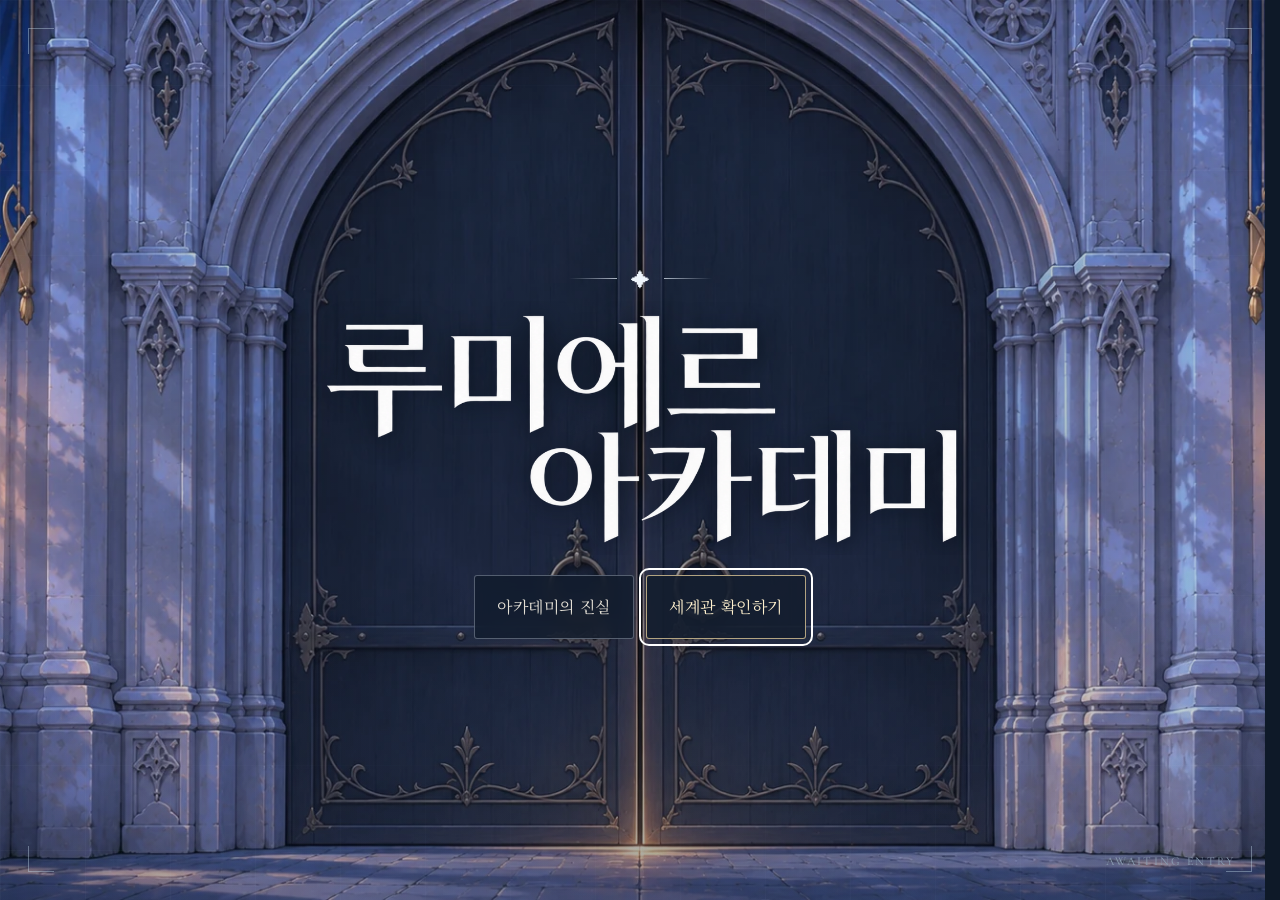
==== index.html @ 06842cd1 "1" ====
<!doctype html>
<!-- File: F:/크랙 리포지토리/LumiereAcademy/index.html | Target: Browser / static HTML -->
<html lang="ko">
<head>
  <meta charset="UTF-8">
  <meta name="viewport" content="width=device-width, initial-scale=1">
  <meta name="theme-color" content="#0e1928">
  <meta name="description" content="검과 마법이 공존하는 루미에르 아카데미. 성장과 교류, 경쟁과 선택이 얽힌 중세 판타지 작품 소개.">
  <title>루미에르 아카데미 | Lumière Academy</title>
  <link rel="preload" as="image" href="./academy-gate.webp" media="not all and (orientation: portrait) and (max-width: 760px)">
  <link rel="preload" as="image" href="./academy-gate-portrait.webp" media="(orientation: portrait) and (max-width: 760px)">
  <link rel="icon" type="image/svg+xml" href="data:image/svg+xml,%3Csvg xmlns='http://www.w3.org/2000/svg' viewBox='0 0 64 64'%3E%3Crect width='64' height='64' rx='12' fill='%230e1928'/%3E%3Cpath d='M32 7L38 25L56 32L38 39L32 57L26 39L8 32L26 25Z' fill='%23d3b779'/%3E%3C/svg%3E">
  <link rel="preconnect" href="https://fonts.googleapis.com">
  <link rel="preconnect" href="https://fonts.gstatic.com" crossorigin>
  <link href="https://fonts.googleapis.com/css2?family=Cormorant+Garamond:wght@400;500;600&family=Noto+Sans+KR:wght@400;500;600&family=Noto+Serif+KR:wght@400;500;600;700&display=swap" rel="stylesheet">
  <style>
    :root{--night:#0e1928;--deep:#0a121e;--panel:#142234;--gold:#d3b779;--muted:#9eabbc;--ivory:#f1eadb;--line:rgba(211,183,121,.24);--serif:'Noto Serif KR',Batang,serif;--sans:'Noto Sans KR',sans-serif;--english:'Cormorant Garamond',Georgia,serif}
    *{box-sizing:border-box}html{scroll-behavior:smooth;scroll-padding-top:95px}body{margin:0;background:var(--night);color:var(--ivory);font-family:var(--sans);font-size:16px;line-height:1.85;word-break:keep-all}button,a{-webkit-tap-highlight-color:transparent}button{font:inherit;cursor:pointer}a{color:inherit;text-decoration:none}button:focus-visible,a:focus-visible,summary:focus-visible{outline:2px solid var(--gold);outline-offset:5px}button:disabled{cursor:default}::selection{color:var(--deep);background:var(--gold)}[hidden]{display:none!important}.wrap{width:min(1160px,calc(100% - 96px));margin:auto}.eyebrow{font-size:12px;font-weight:500;letter-spacing:.25em;text-transform:uppercase;color:var(--gold)}.serif{font-family:var(--serif)}.muted{color:var(--muted)}.skip{position:fixed;top:-80px;left:20px;background:var(--gold);color:var(--deep);padding:12px 20px;z-index:99}.skip:focus{top:10px}
    .header{position:sticky;top:0;z-index:20;min-height:88px;border-bottom:1px solid var(--line);background:rgba(10,18,30,.91);backdrop-filter:blur(18px)}.header-inner{display:flex;align-items:center;justify-content:space-between;gap:24px;min-height:88px}.brand{display:flex;align-items:center;gap:13px;background:none;border:0;padding:0;color:var(--ivory);text-align:left}.brand-symbol{width:35px;height:46px;color:var(--gold);flex-shrink:0}.brand-text{display:flex;flex-direction:column;gap:2px;line-height:1.35}.brand-text strong{font-family:var(--serif);font-size:17px;font-weight:600;letter-spacing:.05em}.brand-text small{font-family:var(--english);font-size:12px;letter-spacing:.22em;color:var(--gold)}.nav{display:flex;gap:34px;align-items:center}.nav a{position:relative;color:#aab4c1;font-size:14px;line-height:88px}.nav a:hover,.nav a.active{color:var(--ivory)}.nav a.active:after{content:'';position:absolute;height:2px;bottom:-1px;left:0;right:0;background:var(--gold)}.menu-toggle{display:none;background:none;border:1px solid var(--line);color:var(--gold);padding:5px 12px;font-size:14px}
    .hero{position:relative;isolation:isolate;min-height:690px;min-height:calc(100svh - 88px);display:flex;flex-direction:column;justify-content:center;overflow:hidden;background:linear-gradient(130deg,#0b1728,#253648 65%,#142234)}.hero-image{position:absolute;inset:0;z-index:-3;width:100%;height:100%;object-fit:cover;object-position:66% 50%}.hero:before{content:'';position:absolute;inset:0;z-index:-2;background:linear-gradient(90deg,rgba(7,16,29,.91) 0%,rgba(7,16,29,.72) 35%,rgba(7,16,29,.15) 76%),linear-gradient(0deg,#0e1928 0%,transparent 35%,rgba(8,17,28,.12))}.hero-content{position:relative;padding:65px 0 115px}.hero-kicker{display:flex;align-items:center;gap:16px;color:var(--gold);font-family:var(--serif);font-size:14px;letter-spacing:.09em;margin-bottom:22px}.hero-kicker:before{content:'';width:35px;height:1px;background:var(--gold)}.hero-english{font-family:var(--english);font-size:18px;letter-spacing:.32em;color:#d9c498;margin:0 0 18px}.hero h1{font-family:var(--serif);font-weight:500;font-size:clamp(48px,5.9vw,82px);line-height:1.3;letter-spacing:-.055em;margin:0 0 26px;text-shadow:0 3px 30px #081120}.hero h1 span{display:block}.hero-copy{color:#d0d4da;line-height:2;font-size:17px;margin:0 0 35px;max-width:430px}.hero-actions{display:flex;gap:14px;align-items:center;flex-wrap:wrap}.button{display:inline-flex;align-items:center;justify-content:center;min-height:50px;padding:11px 29px;border:1px solid var(--line);font-size:14px;letter-spacing:.04em;color:var(--ivory);background:rgba(9,20,35,.35);transition:background .2s,border-color .2s}.button.primary{background:var(--gold);border-color:var(--gold);color:#172235}.button:hover{border-color:var(--gold);background:#26374c}.button.primary:hover{background:#e4cca0}.hero-bottom{position:absolute;left:0;right:0;bottom:30px;display:flex;justify-content:space-between;gap:25px;align-items:center}.hero-genres{font-size:12px;letter-spacing:.14em;color:#b1bac5}.discover{display:flex;gap:14px;align-items:center;font-family:var(--english);font-size:12px;letter-spacing:.22em;color:#cfbf9d}.discover:before{content:'';width:1px;height:32px;background:var(--gold)}
    .intro{padding:100px 0 90px;position:relative}.section-heading{display:flex;gap:24px;align-items:baseline;margin-bottom:28px}.section-no{font-family:var(--english);font-size:25px;font-weight:400;color:var(--gold)}.section-heading h2{font-family:var(--serif);font-weight:500;font-size:31px;letter-spacing:-.04em;margin:0}.intro-grid{display:grid;grid-template-columns:1fr 1fr;gap:90px}.intro-lead{font-family:var(--serif);font-size:25px;line-height:1.8;margin:0 0 20px}.intro-body{color:#aeb9c7;margin:0;line-height:2;font-size:16px}.intro-facts{border-top:1px solid var(--line)}.fact{display:grid;grid-template-columns:48px 1fr;gap:15px;padding:20px 0;border-bottom:1px solid var(--line)}.fact-no{font-family:var(--english);font-size:22px;color:var(--gold)}.fact h3{font-family:var(--serif);font-weight:500;font-size:17px;margin:0 0 3px}.fact p{color:var(--muted);font-size:14px;margin:0;line-height:1.8}.footer{border-top:1px solid var(--line);padding:28px 0;color:var(--muted);font-size:12px}.footer-inner{display:flex;justify-content:space-between;gap:20px}.footer-title{font-family:var(--english);letter-spacing:.18em;color:var(--gold)}
    @media(min-width:1600px){.hero-content{padding-top:100px;padding-bottom:150px}}
    @media(max-width:900px){.wrap{width:calc(100% - 56px)}.nav{gap:22px}.intro-grid{gap:45px}.hero{min-height:680px}.hero h1{font-size:64px}}
    @media(max-width:600px){.wrap{width:calc(100% - 40px)}.header,.header-inner{min-height:74px}.brand-text strong{font-size:15px}.brand-text small{font-size:10px}.brand-symbol{width:28px;height:38px}.menu-toggle{display:block}.nav{display:none;position:absolute;top:73px;left:0;right:0;padding:10px 20px 18px;background:#0a121e;border-bottom:1px solid var(--line);gap:0;flex-direction:column;align-items:stretch}.nav.open{display:flex}.nav a{line-height:46px;padding:0 10px}.nav a.active:after{display:none}.hero{min-height:680px;min-height:calc(100svh - 74px)}.hero-content{padding:70px 0 140px}.hero-kicker{font-size:12px;margin-bottom:26px}.hero-english{font-size:15px;letter-spacing:.2em}.hero h1{font-size:50px;margin-bottom:27px;line-height:1.4}.hero-copy{font-size:15px;max-width:300px}.hero:before{background:linear-gradient(90deg,rgba(7,16,29,.87),rgba(7,16,29,.42)),linear-gradient(0deg,#0e1928,transparent 70%)}.hero-bottom{bottom:25px;flex-direction:column;align-items:flex-start;gap:18px}.hero-genres{font-size:11px;letter-spacing:.08em}.discover:before{height:19px}.intro{padding:65px 0}.section-heading{gap:17px}.section-heading h2{font-size:26px}.intro-grid{grid-template-columns:1fr;gap:35px}.intro-lead{font-size:23px}.button{padding:10px 22px}.footer-inner{flex-direction:column;gap:8px}}
    @media(prefers-reduced-motion:reduce){html{scroll-behavior:auto}*,*:before,*:after{animation:none!important;transition:none!important}}
    .story-links{display:grid;grid-template-columns:repeat(3,1fr);border-top:1px solid var(--line);border-bottom:1px solid var(--line);margin-bottom:30px}.story-links a{padding:34px 30px 34px 0;transition:background .2s}.story-links a+a{border-left:1px solid var(--line);padding-left:30px}.story-links h2{font-family:var(--serif);font-size:21px;font-weight:500;margin:14px 0}.story-links p{color:var(--muted);font-size:14px;line-height:1.9;margin:0 0 22px}.text-link{display:inline-block;color:var(--gold);font-size:14px;border-bottom:1px solid rgba(211,183,121,.35);padding-bottom:4px}.story-links a:hover .text-link{border-color:var(--gold)}.closing{text-align:center;padding:64px 0 76px}.closing p{font-family:var(--serif);font-size:22px;line-height:2;margin:18px 0 22px}.ornament{color:var(--gold);font-size:22px}
    .page-view{padding-top:66px;padding-bottom:75px;min-height:calc(100svh - 170px)}.page-heading{margin-bottom:48px;padding-bottom:35px;border-bottom:1px solid var(--line)}.page-heading h1{font-family:var(--serif);font-size:clamp(31px,4vw,48px);font-weight:500;letter-spacing:-.05em;line-height:1.6;margin:15px 0 18px}.page-heading h1 span{color:var(--gold)}.page-heading p{color:var(--muted);margin:0;font-size:16px;line-height:1.9}.world-layout{display:grid;grid-template-columns:285px 1fr;gap:80px}.document-label{padding:27px 25px;border:1px solid var(--line);align-self:start;background:linear-gradient(145deg,#17273a,#101c2c)}.document-mark{display:block;font-family:var(--serif);font-size:25px;line-height:1.8;margin:28px 0 30px}.document-label dl{margin:0;padding-top:22px;border-top:1px solid var(--line)}.document-label dl div{margin-bottom:17px}.document-label dt{font-size:12px;color:var(--gold);margin-bottom:4px}.document-label dd{margin:0;font-size:14px;color:#b5c0ce}.world-article h2{font-family:var(--serif);font-size:23px;font-weight:500;margin:0 0 18px}.world-article h2:not(:first-child){margin-top:35px}.world-article>p{font-size:16px;color:#b5c0ce;line-height:2.05;margin:0 0 18px}.pullquote{padding:25px 30px;margin:35px 0;border-left:2px solid var(--gold);background:rgba(23,39,58,.5)}.pullquote p{font-family:var(--serif);font-size:22px;margin:12px 0 0;line-height:1.9}.lower-heading{margin-top:70px}.theme-grid{display:grid;grid-template-columns:repeat(3,1fr);gap:38px}.theme-grid article{border-top:1px solid var(--line);padding-top:24px}.theme-grid h3{font-family:var(--serif);font-weight:500;font-size:21px;margin:12px 0}.theme-grid p{font-size:15px;color:var(--muted);line-height:1.95;margin:0}.page-next{margin-top:65px;padding-top:30px;border-top:1px solid var(--line);display:flex;justify-content:space-between;gap:25px;align-items:center}.page-next>span{font-family:var(--serif);color:#b5c0ce;font-size:17px}
    .faculty-grid{display:grid;grid-template-columns:1fr 1fr;gap:25px}.faculty{background:linear-gradient(135deg,#1a2b3d,#111d2d);border:1px solid var(--line);padding:34px;position:relative}.faculty.magic{background:linear-gradient(135deg,#20273d,#141b2e)}.faculty-top{display:flex;align-items:center;justify-content:space-between;gap:20px}.faculty-number{font-family:var(--english);font-size:28px;color:rgba(211,183,121,.65)}.faculty h2{font-family:var(--serif);font-size:30px;font-weight:500;margin:10px 0 20px}.faculty-lead{font-family:var(--serif);font-size:20px;line-height:1.9;margin:0 0 20px}.faculty>p:not(.faculty-lead){font-size:15px;color:#acb8c8;line-height:1.95;margin:0 0 25px}.faculty-person{padding-top:18px;border-top:1px solid var(--line);display:flex;justify-content:space-between;gap:15px;font-size:14px}.faculty-person span{color:var(--muted)}.faculty-person a{color:var(--gold);border-bottom:1px solid transparent}.faculty-person a:hover{border-bottom-color:var(--gold)}.life-grid{margin-top:75px;display:grid;grid-template-columns:1fr 1.4fr;gap:65px}.life-heading{font-family:var(--serif);font-size:32px;font-weight:500;line-height:1.65;letter-spacing:-.04em;margin:18px 0}.life-grid .muted{font-size:15px;line-height:1.95}.life-list{border-top:1px solid var(--line)}.life-list details{border-bottom:1px solid var(--line);padding:17px 0}.life-list summary{cursor:pointer;font-family:var(--serif);font-size:18px;list-style:none;padding-right:25px;position:relative}.life-list summary::-webkit-details-marker{display:none}.life-list summary:after{content:'+';position:absolute;right:0;color:var(--gold);font:22px var(--english)}.life-list details[open] summary:after{content:'−'}.life-list summary span{font-family:var(--english);font-size:19px;color:var(--gold);display:inline-block;width:40px}.life-list details p{color:var(--muted);font-size:15px;line-height:1.95;margin:15px 0 5px 40px}.rank-note{margin-top:60px;border:1px solid var(--line);padding:28px 35px;background:#111f30}.rank-note h2{font-family:var(--serif);font-size:24px;font-weight:500;margin:12px 0}.rank-note p+h2{margin-top:28px}.rank-note p{color:#aebccc;font-size:15px;line-height:1.95;margin:0;max-width:800px}
    .roster-controls{display:flex;gap:12px;margin-bottom:25px;flex-wrap:wrap}.filter{border:1px solid var(--line);color:var(--muted);background:transparent;padding:8px 20px;font-size:14px}.filter span{font-family:var(--english);font-size:16px;margin-left:10px}.filter.active{border-color:var(--gold);color:var(--gold);background:rgba(211,183,121,.07)}.filter:hover{border-color:var(--gold)}.character-layout{display:grid;grid-template-columns:300px 1fr;gap:35px;align-items:start}.roster{border-top:1px solid var(--line)}.person{border:0;border-bottom:1px solid var(--line);background:none;display:flex;align-items:center;gap:17px;padding:14px 16px;width:100%;color:var(--muted);text-align:left;min-height:78px}.person-number{font-family:var(--english);font-size:24px;color:#718199;min-width:28px}.person-name{display:flex;flex-direction:column;gap:2px}.person-name strong{font-family:var(--serif);font-weight:500;font-size:18px;color:#c8d0db}.person-name small{font-size:12px;line-height:1.7}.person.active{background:#1c2d42;border-left:2px solid var(--gold);padding-left:14px}.person.active .person-number,.person.active strong{color:var(--gold)}.person:hover{background:#15263b}.profile{position:sticky;top:115px;background:#142236;border:1px solid var(--line);padding:35px 40px;overflow:hidden}.profile-top{display:flex;justify-content:space-between;gap:20px;font-size:12px;color:var(--muted);border-bottom:1px solid var(--line);padding-bottom:18px}.profile h2{font-family:var(--serif);font-size:46px;font-weight:500;letter-spacing:-.05em;margin:28px 0 8px;line-height:1.5}.profile-subtitle{color:var(--gold);font-family:var(--serif);font-size:19px;margin:0 0 30px}.profile-description{color:#c1cbd7;font-size:16px;line-height:2;margin:0 0 28px}.profile-facts{display:grid;grid-template-columns:1fr 1fr;gap:20px;padding:22px 0;border-top:1px solid var(--line);border-bottom:1px solid var(--line);margin:0 0 25px}.profile-facts dt{font-size:12px;color:var(--muted);margin-bottom:5px}.profile-facts dd{font-family:var(--serif);font-size:17px;margin:0}.profile h3{font-family:var(--serif);font-size:19px;font-weight:500;margin:0 0 12px}.profile-note{color:#aebccc;line-height:1.95;font-size:15px;margin:0 0 25px}.profile-tags{display:flex;flex-wrap:wrap;gap:8px}.profile-tags span{font-size:12px;padding:4px 11px;background:#1b2c42;color:#c5b68f;border:1px solid rgba(211,183,121,.18)}.profile-count{font-family:var(--english);letter-spacing:.1em;color:var(--gold)}
    @media(max-width:900px){.world-layout{grid-template-columns:230px 1fr;gap:35px}.story-links h2{font-size:18px}.story-links a{padding-right:22px}.story-links a+a{padding-left:22px}.character-layout{grid-template-columns:230px 1fr;gap:20px}.profile{padding:28px}.faculty{padding:27px}.life-grid{gap:35px}.theme-grid{gap:25px}.profile h2{font-size:38px}}
    @media(max-width:650px){.story-links{grid-template-columns:1fr}.story-links a,.story-links a+a{border-left:0;padding:26px 0}.story-links a+a{border-top:1px solid var(--line)}.story-links h2{font-size:21px}.closing{padding:35px 0 60px}.closing p{font-size:18px}.page-view{padding-top:42px;padding-bottom:50px}.page-heading{margin-bottom:30px;padding-bottom:28px}.page-heading h1{font-size:31px;line-height:1.65}.page-heading p{font-size:15px}.world-layout{grid-template-columns:1fr;gap:35px}.document-label{padding:22px}.document-mark{font-size:25px;margin:18px 0}.document-label dl{display:grid;grid-template-columns:1fr;gap:10px}.document-label dl div{margin-bottom:5px}.theme-grid,.faculty-grid{grid-template-columns:1fr}.theme-grid{gap:28px}.lower-heading{margin-top:45px}.pullquote{padding:22px}.pullquote p{font-size:19px}.life-grid{grid-template-columns:1fr;margin-top:45px;gap:20px}.life-heading{font-size:28px}.faculty{padding:25px}.rank-note{padding:24px;margin-top:40px}.page-next{margin-top:40px;align-items:flex-start;flex-direction:column}.character-layout{grid-template-columns:1fr;gap:28px}.roster{display:grid;grid-template-columns:1fr 1fr;gap:0}.person{padding:12px 9px;gap:10px;min-height:75px}.person.active{padding-left:7px}.person-name strong{font-size:16px}.person-name small{font-size:12px}.person-number{font-size:20px;min-width:22px}.filter{padding:7px 14px}.profile{position:static;padding:25px}.profile h2{font-size:36px}.profile-top{gap:10px;font-size:11px}.profile-facts{gap:20px}.profile-facts dd{font-size:16px}.faculty-lead{font-size:19px}}
    @media(min-width:601px) and (max-width:700px){.nav{gap:15px}.nav a{font-size:13px}.brand-text strong{font-size:15px}}
    @media(max-width:360px){.hero h1{font-size:44px}.hero-actions{gap:10px}.hero-actions .button{padding:10px 17px;font-size:13px}.roster{grid-template-columns:1fr}.hero-english{font-size:14px}}
    body.entry-active,body.lightbox-active{overflow:hidden}.entry-screen{position:fixed;inset:0;width:100%;height:100%;max-width:none;max-height:none;margin:0;padding:45px;border:0;background:#070e18;color:#fff;overflow:auto;isolation:isolate;display:grid;place-items:center;text-align:center}.entry-screen:not([open]){display:none}.entry-screen::backdrop{background:#070e18}.entry-background{position:absolute;inset:0;z-index:-4;width:100%;height:100%;object-fit:cover;object-position:64% 50%;opacity:.3;filter:blur(3px) saturate(.65);transform:scale(1.045)}.entry-screen:before{content:'';position:absolute;inset:0;z-index:-3;background:radial-gradient(ellipse at 50% 47%,rgba(16,35,54,.2),rgba(3,9,17,.84) 80%),linear-gradient(0deg,#070e18,transparent 35%,rgba(5,12,21,.3))}.entry-grid{position:absolute;inset:0;z-index:-2;opacity:.07;background-image:linear-gradient(rgba(209,234,255,.4) 1px,transparent 1px),linear-gradient(90deg,rgba(209,234,255,.4) 1px,transparent 1px);background-size:85px 85px;mask-image:radial-gradient(ellipse,transparent 40%,#000 90%)}.entry-content{width:min(780px,100%);position:relative;padding:42px 0}.entry-edition{color:#adbdcb;letter-spacing:.26em;font-size:12px;line-height:2;margin:0 0 35px}.entry-ornament{display:flex;align-items:center;justify-content:center;gap:22px;margin-bottom:20px;color:#eef5fc}.entry-ornament span{width:90px;height:1px;background:linear-gradient(90deg,transparent,rgba(234,243,255,.7))}.entry-ornament span:last-child{transform:rotate(180deg)}.entry-ornament b{font-size:24px;font-weight:400}.entry-enter{border:1px solid rgba(225,239,255,.65);background:rgba(16,31,48,.45);color:white;min-width:185px;padding:15px 28px;display:inline-flex;flex-direction:column;align-items:center;gap:2px;transition:background .25s,border-color .25s,box-shadow .25s}.entry-enter>span{font-family:var(--english);font-size:21px;letter-spacing:.3em;padding-left:.3em;line-height:1.6}.entry-enter small{font-size:12px;color:#b8c8d8;letter-spacing:.15em}.entry-enter:hover{border-color:#fff;background:rgba(42,66,89,.75);box-shadow:0 0 35px rgba(185,219,250,.1)}.entry-enter:focus-visible{outline-color:#fff}.entry-footer{position:absolute;bottom:28px;left:45px;right:45px;display:flex;justify-content:flex-end;gap:20px;font-family:var(--english);font-size:12px;letter-spacing:.18em;color:#8b9eb2}.entry-corner{position:absolute;width:26px;height:26px;opacity:.4;border-color:#c5dcec;border-style:solid}.top-left{top:28px;left:28px;border-width:1px 0 0 1px}.top-right{top:28px;right:28px;border-width:1px 1px 0 0}.bottom-left{bottom:28px;left:28px;border-width:0 0 1px 1px}.bottom-right{bottom:28px;right:28px;border-width:0 1px 1px 0}.entry-connection{width:min(270px,100%);margin:0 auto;min-height:100px}.entry-connection p{font-family:var(--serif);font-size:16px;color:#e0eefb;margin:0 0 16px}.entry-connection progress{display:block;width:100%;height:2px;border:0;appearance:none;background:#24384d;color:#d6edff}.entry-connection progress::-webkit-progress-bar{background:#24384d}.entry-connection progress::-webkit-progress-value{background:#d6edff;box-shadow:0 0 14px #b3dbff;transition:width .3s}.entry-connection progress::-moz-progress-bar{background:#d6edff}.entry-connection>span{display:block;font-family:var(--english);font-size:12px;letter-spacing:.18em;color:#90aecb;margin-top:14px}.entry-scan{position:absolute;z-index:2;left:0;right:0;top:0;height:1px;background:rgba(199,229,255,.8);box-shadow:0 0 45px 10px rgba(151,209,255,.08);opacity:0;pointer-events:none}.entry-screen.connecting .entry-scan{animation:entry-scan 1.1s ease-in-out both}.entry-screen.leaving{opacity:0;transform:scale(1.015);transition:opacity .35s ease,transform .35s ease}.site-reveal{animation:site-reveal .55s ease-out both}@keyframes entry-scan{0%{opacity:0;top:15%}25%{opacity:.55}85%{opacity:.3}100%{opacity:0;top:90%}}@keyframes site-reveal{from{opacity:.4;transform:translateY(7px)}to{opacity:1;transform:translateY(0)}}
    .person-thumb{width:46px;height:56px;flex-shrink:0;display:grid;place-items:center;border:1px solid rgba(211,183,121,.17);color:#8a9db5;background:#0e1b2b;overflow:hidden;position:relative;font-family:var(--english);font-size:24px}.person-thumb img{width:100%;height:100%;object-fit:cover;position:absolute;inset:0}.person-thumb.is-unavailable img{display:none}.person-thumb .media-fallback{font-size:20px}.person .person-number{min-width:0}.profile{position:static}.profile-hero{display:grid;grid-template-columns:160px 1fr;gap:27px;margin:28px 0;align-items:center}.profile-hero h2{margin:0 0 8px;font-size:36px}.profile-hero .profile-subtitle{font-size:17px;margin:0;line-height:1.9}.portrait-slot{aspect-ratio:3/4;border:1px solid var(--line);background:#0d1a2b;display:grid;place-items:center;position:relative;overflow:hidden;color:#a3b3c8}.portrait-slot img{position:absolute;inset:0;width:100%;height:100%;object-fit:cover}.media-fallback{display:flex;flex-direction:column;align-items:center;justify-content:center;gap:10px;padding:14px;color:#a9b8ca;text-align:center;font-size:14px;line-height:1.7}.media-fallback small{font-size:12px;color:#6f859e;letter-spacing:.08em}.portrait-slot.is-unavailable img,.gallery-slot.is-unavailable img,.lightbox-stage.is-unavailable img{display:none}.profile-gallery{margin-top:28px;padding-top:23px;border-top:1px solid var(--line)}.gallery-heading{display:flex;align-items:center;justify-content:space-between;gap:15px;margin-bottom:17px}.gallery-heading h3{font-family:var(--sans);font-size:14px;margin:0;color:#cfdae8}.gallery-heading span{font-size:12px;color:var(--gold)}.gallery-grid{display:grid;grid-template-columns:1fr 1fr;gap:13px}.gallery-item{margin:0;min-width:0}.gallery-slot{display:grid;place-items:center;position:relative;width:100%;aspect-ratio:3/2;overflow:hidden;padding:0;border:1px solid rgba(211,183,121,.23);background:#0e1b2b;color:#cdd8e6}.gallery-slot img{position:absolute;inset:0;width:100%;height:100%;object-fit:cover;transition:transform .3s}.gallery-slot:not(:disabled):hover img,.gallery-slot:focus-visible img{transform:scale(1.04)}.gallery-slot:disabled{opacity:1;cursor:default}.gallery-index{position:absolute;left:11px;top:8px;z-index:1;color:#c5d4e6;font-family:var(--english);font-size:14px;text-shadow:0 1px 5px #070e18}.gallery-enlarge{position:absolute;inset:auto 0 0;padding:10px;background:linear-gradient(transparent,rgba(5,13,23,.9));font-size:12px;opacity:0;transition:opacity .2s}.gallery-slot:not(:disabled):hover .gallery-enlarge,.gallery-slot:focus-visible .gallery-enlarge{opacity:1}.gallery-item figcaption{font-size:12px;color:#8195ad;margin-top:7px}.gallery-note{font-size:12px;color:#8396ad;margin:17px 0 0;line-height:1.8}
    .media-lightbox{width:min(1100px,calc(100% - 48px));max-width:none;max-height:calc(100svh - 48px);padding:0;border:1px solid rgba(211,183,121,.36);background:#0c1726;color:var(--ivory);overflow:auto}.media-lightbox::backdrop{background:rgba(3,8,15,.91);backdrop-filter:blur(7px)}.lightbox-head{display:flex;align-items:center;justify-content:space-between;gap:20px;padding:18px 23px;border-bottom:1px solid var(--line)}.lightbox-head h2{font-family:var(--sans);font-size:15px;font-weight:400;line-height:1.7;margin:0}.lightbox-close{background:none;border:0;padding:4px 8px;color:#ced8e4;font-size:14px;display:flex;align-items:center;gap:12px}.lightbox-close span{font-size:24px}.lightbox-stage{height:min(65svh,720px);display:grid;place-items:center;background:#070e18;padding:15px;position:relative}.lightbox-stage img{width:100%;height:100%;max-height:100%;object-fit:contain;display:block}.lightbox-stage .media-fallback{position:absolute}.lightbox-foot{display:flex;justify-content:space-between;align-items:center;padding:14px 23px;gap:16px}.lightbox-foot button{background:none;border:1px solid var(--line);padding:7px 13px;font-size:13px;color:var(--ivory)}.lightbox-foot button:disabled{opacity:.3}.lightbox-foot>span{font-family:var(--english);color:var(--gold);font-size:16px;letter-spacing:.1em}
    @media(max-width:900px){.profile-hero{grid-template-columns:125px 1fr;gap:20px}.profile-hero h2{font-size:30px}.profile-hero .profile-subtitle{font-size:16px}.person-thumb{width:37px;height:48px}.person{gap:12px}.entry-screen{padding:35px}}
    @media(max-width:650px){.entry-screen{padding:25px 20px}.entry-content{padding:30px 0 55px}.entry-edition{font-size:10px;letter-spacing:.15em;margin-bottom:27px}.entry-footer{left:25px;right:25px;bottom:21px;font-size:10px}.entry-corner{width:16px;height:16px}.top-left{left:14px;top:14px}.top-right{right:14px;top:14px}.bottom-left{left:14px;bottom:14px}.bottom-right{right:14px;bottom:14px}.entry-ornament{gap:18px}.entry-ornament span{width:60px}.entry-enter{min-width:170px;padding:13px 22px}.person-thumb{width:34px;height:45px}.person{gap:10px}.person-name{min-width:0}.person-name small{line-height:1.6}.profile-hero{grid-template-columns:100px 1fr;gap:18px}.profile-hero h2{font-size:28px}.profile-hero .profile-subtitle{font-size:15px}.media-fallback{font-size:12px;padding:10px;gap:6px}.media-fallback small{font-size:10px}.gallery-grid{gap:10px}.media-lightbox{width:calc(100% - 24px);max-height:calc(100svh - 24px)}.lightbox-head,.lightbox-foot{padding:14px}.lightbox-head h2{font-size:14px}.lightbox-stage{height:60svh;padding:10px}.lightbox-foot{gap:8px}.lightbox-foot button{padding:7px 10px;font-size:12px}.gallery-note{font-size:12px}.profile-gallery{margin-top:24px}}
    .entry-screen{overflow-x:hidden}.entry-background{transform:none}
    @media(max-height:800px) and (min-width:651px){.entry-content{padding:10px 0}.entry-edition{margin-bottom:22px}.entry-ornament{margin-bottom:14px}.entry-enter{padding:11px 25px}}
    @media(max-height:630px) and (min-width:651px){.entry-content{padding:10px 0}.entry-edition{margin-bottom:15px}.entry-ornament{margin-bottom:10px}.entry-footer{bottom:17px}.entry-enter{padding:8px 25px}}
    @media(prefers-reduced-motion:reduce){.entry-screen.connecting .entry-scan{display:none}.entry-screen.leaving{transition:none}.site-reveal{animation:none}}
    .sr-only{position:absolute!important;width:1px!important;height:1px!important;padding:0!important;margin:-1px!important;overflow:hidden!important;clip-path:inset(50%);white-space:nowrap;border:0}
    /* ENTER: the painted gate opens into sky, then the same home landscape. */
    .academy-opening{--opening-duration:7.4s;position:absolute;inset:0;z-index:10;overflow:hidden;isolation:isolate;color:#23374c}
    .opening-stage,.opening-sky-surface{position:absolute;inset:0;overflow:hidden;pointer-events:none}
    .opening-sky-surface{background:#f6fcff;transition:opacity 1.6s cubic-bezier(.2,.6,.2,1)}
    .opening-world{position:absolute;inset:-8%;overflow:hidden;background:radial-gradient(ellipse at 63% 25%,#ffffffeb 0%,#ffffff00 44%),linear-gradient(180deg,#abd4ec 0%,#d9eff9 40%,#fff 68%,#ebf6fa 100%)}
    .opening-cloud{position:absolute;filter:blur(2px);background:radial-gradient(ellipse 27% 31% at 24% 51%,#fff 36%,#ffffff00 100%),radial-gradient(ellipse 24% 43% at 44% 47%,#fff 38%,#ffffff00 100%),radial-gradient(ellipse 30% 42% at 68% 60%,#fff 42%,#ffffff00 100%),radial-gradient(ellipse 43% 21% at 50% 73%,#fff 40%,#ffffff00 100%)}
    .opening-cloud.far{top:2%;left:-5%;width:67%;height:32%;opacity:.6}
    .opening-cloud.left{top:8%;left:-43%;width:87%;height:74%;rotate:17deg;opacity:.92}
    .opening-cloud.right{top:-26%;right:-42%;width:80%;height:98%;rotate:-20deg;opacity:.88}
    .opening-reflection{position:absolute;inset:70% 0 0;background:linear-gradient(176deg,transparent 10%,#ffffffba 33%,transparent 34%,transparent 54%,#ffffffb3 55%,transparent 56%),linear-gradient(180deg,#ffffff00,#c8e6f266 65%,#e9f5fa);opacity:.65}
    .opening-sunlight{position:absolute;inset:-30%;background:radial-gradient(ellipse 26% 16% at 71% 24%,#ffffffd9 12%,transparent 100%),conic-gradient(from 128deg at 72% 21%,transparent 0deg,#ffffff70 10deg,transparent 18deg,#ffffffa8 25deg,transparent 33deg);opacity:.4}
    .opening-lights{position:absolute;inset:0;opacity:0}
    .opening-lights>span{position:absolute;left:var(--x);top:var(--y);width:var(--size);height:var(--size);border-radius:50%;background:radial-gradient(circle,#fff 0% 18%,#fff9e6bd 35%,#e2c49200 76%);filter:drop-shadow(0 0 3px #fff8cf)}
    .opening-lights>.light-shard{height:calc(var(--size)*2.3);border-radius:80% 12% 80% 18%;background:linear-gradient(150deg,#fff 15%,#fff7d4bd 65%,#ffffff00);filter:blur(.25px) drop-shadow(0 0 5px #fff7d4)}
    .opening-lights>.light-bokeh{background:radial-gradient(circle,#fff7d770 0% 25%,#ffffff50 35%,transparent 74%);filter:blur(3px);opacity:.18}
    .opening-white-veil{position:absolute;inset:0;background:#fff;opacity:0}
    .opening-copy,.opening-title{position:absolute;inset:0;display:grid;place-items:center;opacity:0}
    .opening-copy p{margin:0;padding:0 24px;font-family:var(--serif);font-weight:400;font-size:clamp(22px,3.1vw,36px);line-height:1.9;letter-spacing:.065em;color:#23374c;text-shadow:0 1px 18px #ffffffa6}
    .opening-copy p>span{display:inline-block}.opening-copy p>span+span{margin-left:.35em}
    .opening-logo{display:grid;place-items:center;position:relative;overflow:hidden;width:min(80vw,760px,110svh);aspect-ratio:1185/457}
    .opening-logo img{position:absolute;left:50%;top:50%;width:141%;max-width:none;height:auto;transform:translate(-50%,-50%);filter:brightness(.22) sepia(.2) hue-rotate(155deg);opacity:0}
    .opening-title-text{display:flex;flex-direction:column;align-items:flex-start;font-family:var(--serif);font-size:min(clamp(32px,6.8vw,83px),15svh);font-weight:400;line-height:1.25;letter-spacing:.025em;color:#23374c}
    .opening-title-text>span+span{padding-left:1.1em}.opening-logo.has-logo img{opacity:1}.opening-logo.has-logo .opening-title-text{display:none}
    .academy-opening .gateway-skip{z-index:12;min-height:44px;color:#334c61;background:#ffffff73;border-color:#4667834d;box-shadow:0 3px 22px #4267800a;transition:color .4s,background .4s,border-color .4s}
    .academy-opening .gateway-skip:focus-visible{outline:2px solid #557b9b;outline-offset:4px}
    .academy-opening[data-phase="passing"] .gateway-skip,.academy-opening.world-revealing .gateway-skip{color:#f0e2bf;background:#0c1925b3;border-color:#f8e7b966}
    .academy-opening.opening .gate-architecture{z-index:3;animation:opening-gate-passage 1.75s cubic-bezier(.4,0,.2,1) both;will-change:transform,opacity}
    .academy-opening.opening .painted-gate-leaf{will-change:transform}
    .academy-opening.opening .painted-gate-leaf.left{animation:opening-left-door 1.6s .08s cubic-bezier(.18,.7,.25,1) both}
    .academy-opening.opening .painted-gate-leaf.right{animation:opening-right-door 1.6s .08s cubic-bezier(.18,.7,.25,1) both}
    .academy-opening.opening .opening-world{animation:opening-sky-focus var(--opening-duration) ease both}
    .academy-opening.opening .opening-cloud{animation:opening-cloud-drift var(--opening-duration) ease both}
    .academy-opening.opening .opening-sunlight{animation:opening-sunlight var(--opening-duration) ease both}
    .academy-opening.opening .opening-white-veil{animation:opening-white-passage var(--opening-duration) ease both}
    .academy-opening.opening .opening-lights{animation:opening-light-presence var(--opening-duration) ease both}
    .academy-opening.opening .opening-lights>span{animation:opening-light-drift 5.6s var(--delay) ease both}
    .academy-opening.opening .opening-lights>.light-bokeh{animation-name:opening-bokeh-drift}
    .academy-opening.opening .opening-copy{animation:opening-quote var(--opening-duration) ease both}
    .academy-opening.opening .opening-copy p>span+span{animation:opening-last-phrase var(--opening-duration) ease both}
    .academy-opening.opening .opening-title{animation:opening-title-arrive var(--opening-duration) ease both}
    .academy-opening.opening.title-departing .opening-title{animation:opening-title-depart 1.1s cubic-bezier(.3,0,.3,1) both}
    .academy-opening.world-revealing .opening-sky-surface{opacity:0}
    .scene-entering.world-revealing .hero-image{animation:opening-home-arrive 3.5s cubic-bezier(.2,.6,.2,1) both}
    @keyframes opening-left-door{from{transform:rotateY(0)}to{transform:rotateY(-78deg)}}
    @keyframes opening-right-door{from{transform:rotateY(0)}to{transform:rotateY(78deg)}}
    @keyframes opening-gate-passage{0%,10%{opacity:1;transform:scale(1)}58%{opacity:.95}100%{opacity:0;transform:scale(1.24)}}
    @keyframes opening-sky-focus{0%,22%{transform:scale(1.05);filter:blur(5px)}70%,100%{transform:scale(1);filter:blur(0)}}
    @keyframes opening-cloud-drift{from{transform:translate(-18px,3px)}to{transform:translate(19px,-4px)}}
    @keyframes opening-sunlight{0%,20%{opacity:.1;transform:rotate(-3deg)}40%{opacity:.75}100%{opacity:.3;transform:rotate(2deg)}}
    @keyframes opening-white-passage{0%,8%{opacity:0}19%,26%{opacity:1}48%{opacity:.55}100%{opacity:.15}}
    @keyframes opening-light-presence{0%,23%{opacity:0}39%,68%{opacity:.9}100%{opacity:.55}}
    @keyframes opening-light-drift{0%,12%{opacity:0;transform:translate(0,0) rotate(0)}32%{opacity:.9}65%{opacity:.7}100%{opacity:.12;transform:translate(var(--drift),var(--rise)) rotate(36deg)}}
    @keyframes opening-bokeh-drift{0%,12%{opacity:0;transform:translate(0,0)}32%,65%{opacity:.28}100%{opacity:.08;transform:translate(var(--drift),var(--rise))}}
    @keyframes opening-quote{0%,33%{opacity:0;filter:blur(3px);transform:translateY(5px)}45%,70%{opacity:1;filter:blur(0);transform:translateY(0)}80%,100%{opacity:0;filter:blur(0);transform:translateY(-3px)}}
    @keyframes opening-last-phrase{0%,46%{opacity:0}58%,100%{opacity:1}}
    @keyframes opening-title-arrive{0%,80%{opacity:0;filter:blur(7px);transform:scale(1.025)}100%{opacity:1;filter:blur(0);transform:scale(1)}}
    @keyframes opening-title-depart{from{opacity:1;filter:blur(0);transform:scale(1)}to{opacity:0;filter:blur(5px);transform:scale(1.035)}}
    @keyframes opening-home-arrive{from{transform:scale(1.035)}to{transform:scale(1)}}
    @media(max-width:600px){.opening-copy p{font-size:clamp(19px,5.1vw,26px)}.opening-logo{width:min(90vw,110svh)}.academy-opening .gateway-skip{right:18px;bottom:max(18px,env(safe-area-inset-bottom))}.opening-lights>.light-bokeh{filter:blur(2px)}}
    @media(prefers-reduced-motion:reduce){.academy-opening *{animation:none!important;transition:none!important}.academy-opening .opening-title{opacity:1}.academy-opening .gate-architecture{display:none}}
    .academy-gateway{position:absolute;inset:0;z-index:10;overflow:hidden;background:#0a1420;isolation:isolate}.gateway-stage{position:absolute;inset:0;overflow:hidden}.gateway-image{position:absolute;inset:0;width:100%;height:100%;object-fit:cover;object-position:64% 50%;filter:brightness(1.2) saturate(1.08)}.gateway-atmosphere{position:absolute;inset:0;background:radial-gradient(ellipse at 53% 22%,rgba(255,224,151,.2),transparent 63%),linear-gradient(0deg,rgba(5,14,23,.38),transparent 45%)}.gateway-doors{position:absolute;inset:0 5.5%;perspective:1500px;perspective-origin:50% 50%;transform-style:preserve-3d}.gate-door{position:absolute;top:-2%;bottom:-2%;width:50.1%;overflow:hidden;backface-visibility:hidden;border:2px solid #bda674;background:linear-gradient(100deg,#8b7b5e,#dfd3b2 8%,#c7b993 18%,#ebdfbc 47%,#c7b68b 82%,#8e7b54);box-shadow:inset 0 0 80px rgba(79,61,28,.38);transform-style:preserve-3d}.gate-door.left{left:0;transform-origin:0 50%}.gate-door.right{right:0;transform-origin:100% 50%;background:linear-gradient(-100deg,#8b7b5e,#dfd3b2 8%,#c7b993 18%,#ebdfbc 47%,#c7b68b 82%,#8e7b54)}.gate-door:before{content:'';position:absolute;inset:3% 7%;border:1px solid rgba(105,80,40,.6);box-shadow:inset 0 0 0 5px rgba(255,244,207,.22),0 0 0 5px rgba(80,61,30,.12);background:repeating-linear-gradient(90deg,transparent 0 18%,rgba(124,102,61,.07) 18% 18.4%,transparent 18.4% 36%)}.gate-door-art{position:absolute;inset:7% 9%;width:82%;height:86%;fill:none;stroke:#897044;stroke-width:1.5;vector-effect:non-scaling-stroke;opacity:.7}.gate-door.right .gate-door-art{scale:-1 1}.gate-crest{position:absolute;width:126px;height:126px;border-radius:50%;top:calc(50% - 63px);border:2px solid #c8ae71;background:radial-gradient(circle,#384d5d,#1a2b39);box-shadow:0 0 0 6px rgba(152,125,69,.23),0 0 0 8px rgba(108,84,35,.45);display:grid;place-items:center;color:#f0de9f;font-family:var(--serif);font-size:60px;text-shadow:0 0 20px rgba(255,231,161,.35)}.gate-door.left .gate-crest{right:-63px}.gate-door.right .gate-crest{left:-63px}.gate-crest:after{content:'';position:absolute;inset:12px;border:1px solid rgba(240,222,159,.45);border-radius:50%}.gate-pillar{position:absolute;top:-1%;bottom:-1%;width:5.7%;z-index:4;background:repeating-linear-gradient(0deg,transparent 0 110px,rgba(112,91,48,.3) 110px 112px),linear-gradient(90deg,#887657,#e7dabb 45%,#c6b48a 72%,#786246);box-shadow:0 0 35px rgba(3,9,16,.6)}.gate-pillar.left{left:0}.gate-pillar.right{right:0;scale:-1 1}.gateway-light{position:absolute;inset:-15% -30%;z-index:3;pointer-events:none;opacity:0;background:radial-gradient(ellipse at 50% 47%,rgba(255,247,215,.52),rgba(255,221,143,.14) 31%,transparent 64%);mix-blend-mode:screen}.gateway-seam{position:absolute;left:calc(50% - 1px);top:0;bottom:0;width:2px;z-index:3;background:#fff3c8;box-shadow:0 0 35px 8px rgba(255,232,153,.6);opacity:0}.gateway-bird{position:absolute;z-index:5;left:50%;top:var(--bird-y,40%);width:var(--bird-size,38px);color:#fff2d0;opacity:0;pointer-events:none;filter:drop-shadow(0 0 5px rgba(251,231,180,.25))}.gateway-bird svg{display:block;width:100%;height:auto;fill:none;stroke:currentColor;stroke-width:3;stroke-linecap:round}.gateway-skip{position:absolute;z-index:8;right:28px;bottom:26px;padding:9px 17px;border:1px solid rgba(248,231,185,.4);background:rgba(12,25,37,.7);color:#f0e2bf;font-family:var(--sans);font-size:12px;cursor:pointer;backdrop-filter:blur(6px)}.gateway-skip:focus-visible{outline-color:#f0dfaa}.gateway-status{position:absolute;left:0;right:0;bottom:28px;z-index:6;text-align:center;color:#f7e9c8;font-family:var(--english);font-size:14px;letter-spacing:.23em;pointer-events:none;text-shadow:0 1px 10px #101b25;opacity:0}.academy-gateway.opening .gate-door.left{animation:gate-left-open 1.85s .18s cubic-bezier(.4,0,.2,1) both}.academy-gateway.opening .gate-door.right{animation:gate-right-open 1.85s .18s cubic-bezier(.4,0,.2,1) both}.academy-gateway.opening .gateway-image{animation:gateway-view 2.8s ease-out both}.academy-gateway.opening .gateway-light{animation:gateway-light 2.7s ease-out both}.academy-gateway.opening .gateway-seam{animation:gateway-seam 1.7s ease both}.academy-gateway.opening .gate-pillar{animation:gate-frame 2.5s ease both}.academy-gateway.opening .gateway-bird{animation:gateway-flight 1.6s var(--bird-delay,.8s) ease-in both}.academy-gateway.opening .gateway-bird svg{animation:gateway-wing .32s ease-in-out infinite alternate}.academy-gateway.revealed .gateway-status{animation:gateway-caption 1.5s ease both}.academy-gateway.departing{opacity:0;transition:opacity .45s ease}.entry-screen.gate-active{padding:0;background:transparent;overflow:hidden}.entry-screen.gate-active::backdrop{background:transparent}.entry-screen.gate-active:before{display:none}.entry-screen.gate-active>.entry-background,.entry-screen.gate-active>.entry-grid,.entry-screen.gate-active>.entry-scan,.entry-screen.gate-active>.entry-corner,.entry-screen.gate-active>.entry-content,.entry-screen.gate-active>.entry-footer{display:none}
    @keyframes gate-left-open{0%{transform:rotateY(0)}100%{transform:rotateY(88deg)}}@keyframes gate-right-open{0%{transform:rotateY(0)}100%{transform:rotateY(-88deg)}}@keyframes gateway-view{from{transform:scale(1.07);filter:brightness(1.18) saturate(1.08)}to{transform:scale(1);filter:brightness(1.05) saturate(1.02)}}@keyframes gateway-light{0%{opacity:0;scale:.2 1}22%{opacity:.55}55%{opacity:.65;scale:1 1}100%{opacity:0;scale:1.15 1}}@keyframes gateway-seam{0%{opacity:0}12%,25%{opacity:1}85%,100%{opacity:0;scale:20 1}}@keyframes gate-frame{0%,50%{opacity:1}100%{opacity:0}}@keyframes gateway-flight{0%{opacity:0;transform:translate(-50%,0) scale(.7)}12%{opacity:.9}80%{opacity:.9}100%{opacity:0;transform:translate(var(--bird-x,60vw),var(--bird-rise,-25vh)) scale(.6)}}@keyframes gateway-wing{from{transform:scaleY(.5)}to{transform:scaleY(1)}}@keyframes gateway-caption{0%{opacity:0}18%,80%{opacity:.85}100%{opacity:0}}
    @media(max-width:650px){.gateway-doors{left:6%;right:6%;perspective:900px}.gate-pillar{width:6.3%}.gate-crest{width:88px;height:88px;top:calc(50% - 44px);font-size:45px}.gate-door.left .gate-crest{right:-44px}.gate-door.right .gate-crest{left:-44px}.gateway-skip{right:18px;bottom:18px;font-size:11px;padding:8px 12px}.gateway-status{bottom:72px;font-size:12px;letter-spacing:.15em}.gateway-bird{width:calc(var(--bird-size,38px)*.8)}}
    @media(prefers-reduced-motion:reduce){.academy-gateway .gateway-bird,.academy-gateway .gateway-light,.academy-gateway .gateway-seam{display:none}}
    html{scrollbar-gutter:stable}
    body.home-scene{--scene-header-height:88px}
    .home-scene .header{background:rgba(10,18,30,.58);border-bottom:0;box-shadow:inset 0 -1px var(--line)}
    .home-scene .hero{margin-top:calc(-1 * var(--scene-header-height));min-height:100svh;padding-top:var(--scene-header-height)}
    .home-scene .hero-image{object-position:64% 50%;filter:brightness(1.05) saturate(1.02)}
    .home-scene .hero h1:focus{outline:none}
    .home-scene .hero:before{background:linear-gradient(90deg,rgba(7,16,29,.83),rgba(7,16,29,.58) 35%,rgba(7,16,29,.06) 76%),linear-gradient(0deg,#0e1928,transparent 35%)}
    .home-scene .hero-actions .button{border-radius:8px;backdrop-filter:blur(12px);box-shadow:0 8px 30px rgba(3,10,19,.15)}
    .home-scene .hero-actions .button:not(.primary){background:rgba(16,31,48,.44);border-color:rgba(233,221,193,.4)}
    .academy-gateway.home-gateway{background:transparent}
    .home-gateway .gateway-image{display:none}
    .home-gateway .gateway-stage{transition:opacity .8s ease}
    .home-gateway.interface-revealing .gateway-stage{opacity:0}
    .scene-entering .hero-image{animation:gateway-view 2.8s ease-out both}
    .scene-entering .hero:before{opacity:0}
    .scene-entering .header,.scene-entering .hero-content>*,.scene-entering .hero-actions>.button,.scene-entering .hero-bottom{opacity:0}
    .scene-entering.interface-revealing .hero:before{opacity:1;transition:opacity 1.6s ease}
    .scene-entering.interface-revealing .header{animation:scene-overlay .7s ease both}
    .scene-entering.interface-revealing .hero-kicker{animation:scene-overlay .7s .3s ease both}
    .scene-entering.interface-revealing .hero-english{animation:scene-overlay .7s .45s ease both}
    .scene-entering.interface-revealing .hero h1{animation:scene-overlay .9s .65s ease both}
    .scene-entering.interface-revealing .hero-copy{animation:scene-overlay .8s 1.05s ease both}
    .scene-entering.interface-revealing .hero-actions{opacity:1}
    .scene-entering.interface-revealing .hero-actions>.button{animation:scene-overlay .75s 1.4s ease both}
    .scene-entering.interface-revealing .hero-actions>.button+ .button{animation-delay:1.55s}
    .scene-entering.interface-revealing .hero-bottom{animation:scene-overlay .8s 1.8s ease both}
    @keyframes scene-overlay{from{opacity:0;transform:translateY(12px);filter:blur(4px)}to{opacity:1;transform:translateY(0);filter:blur(0)}}
    @media(max-width:600px){body.home-scene{--scene-header-height:74px}}
    @media(max-height:650px) and (min-width:601px){.home-scene .hero-content{padding:30px 0 105px}.home-scene .hero h1{font-size:52px;margin-bottom:18px}.home-scene .hero-copy{margin-bottom:22px}.home-scene .hero-kicker{margin-bottom:12px}.home-scene .hero-english{margin-bottom:12px}}
    @media(prefers-reduced-motion:reduce){.scene-entering .header,.scene-entering .hero-content>*,.scene-entering .hero-actions>.button,.scene-entering .hero-bottom,.scene-entering .hero:before{opacity:1}}
    .gateway-whiteveil{position:absolute;inset:0;z-index:7;pointer-events:none;background:#fff;opacity:0}
    .gate-architecture{position:absolute;inset:0;z-index:2;transform-origin:50% 48%;pointer-events:none}
    .gateway-transit-effects{position:absolute;inset:0;z-index:5;pointer-events:none}
    .home-gateway[data-phase="passing"] .gateway-atmosphere{background:#fffdf3}
    .academy-gateway.opening .gate-door.left{animation:gate-left-pass .72s .04s cubic-bezier(.18,.7,.25,1) both}
    .academy-gateway.opening .gate-door.right{animation:gate-right-pass .72s .04s cubic-bezier(.18,.7,.25,1) both}
    .academy-gateway.opening .gate-architecture{animation:gateway-rush .9s .16s cubic-bezier(.55,.06,.92,.5) both}
    .gateway-doors{left:14%;right:14%;z-index:3}
    .gate-sidewall{position:absolute;top:0;bottom:0;width:14.4%;z-index:4;pointer-events:none;background:repeating-linear-gradient(0deg,transparent 0 96px,rgba(9,17,27,.38) 96px 98px),repeating-linear-gradient(90deg,transparent 0 74px,rgba(12,23,35,.2) 74px 76px),linear-gradient(90deg,#293642,#687780 24%,#4c5a65 75%,#26323e);box-shadow:inset -18px 0 28px rgba(6,14,24,.3)}
    .gate-sidewall.left{left:0}.gate-sidewall.right{right:0}
    .gate-sidewall:before{content:'';position:absolute;inset:12% 16% 8%;border:1px solid rgba(136,150,160,.4);border-radius:80px 80px 4px 4px;background:linear-gradient(90deg,rgba(5,13,23,.35),rgba(152,170,184,.12),rgba(9,18,29,.3));box-shadow:inset 0 4px 12px rgba(4,10,18,.4),0 0 0 7px rgba(111,125,139,.13)}
    .gate-sidewall:after{content:'';position:absolute;left:0;right:0;bottom:6%;height:7%;border-top:2px solid #72808b;border-bottom:1px solid #283541;background:linear-gradient(#70808c,#374650 14%,#53616d 45%,#26333e);box-shadow:0 5px 12px rgba(4,11,19,.4)}
    .gate-pillar{width:3.6%;background:linear-gradient(90deg,#2c3a46,#7c8c98 24%,#465765 45%,#677988 72%,#2e3d49);box-shadow:0 0 18px rgba(3,10,19,.42),inset 0 0 0 1px rgba(162,149,117,.28)}
    .gate-pillar.left{left:11%}.gate-pillar.right{right:11%}
    .gate-pillar:before,.gate-pillar:after{content:'';position:absolute;left:-14%;right:-14%;height:6%;border-top:1px solid #8696a2;border-bottom:2px solid #44525d;background:linear-gradient(#465460,#7d8b95 28%,#384652 70%,#62727f)}
    .gate-pillar:before{top:8%}.gate-pillar:after{bottom:10%}
    .gate-cornice{position:absolute;top:0;left:0;right:0;height:9%;min-height:38px;max-height:76px;z-index:4;display:grid;place-items:center;border-bottom:3px solid #776c57;background:linear-gradient(#293541,#64717b 20%,#424f5b 66%,#2a3743);box-shadow:0 7px 20px rgba(3,10,18,.4);color:#c3b18c;font-family:var(--english);font-size:18px;letter-spacing:.35em;text-shadow:0 1px 3px #101923;pointer-events:none}
    .gate-cornice:before{content:'';position:absolute;inset:8px 4%;border:1px solid rgba(156,143,112,.38)}
    .gate-banner{position:absolute;top:21%;left:25%;width:48%;height:43%;max-height:330px;display:flex;flex-direction:column;align-items:center;justify-content:center;gap:20px;transform-origin:50% 0;clip-path:polygon(0 0,100% 0,100% 92%,50% 100%,0 92%);background:linear-gradient(90deg,#0d1725,#293a4f 24%,#14263a 52%,#2e3d51 77%,#111e2d);box-shadow:inset 0 0 0 2px #8f8062,inset 7px 0 16px rgba(0,0,0,.4);color:#c6b896}
    .gate-banner:before{content:'';position:absolute;inset:8px 9% 10%;border:1px solid rgba(181,159,116,.38);clip-path:polygon(0 0,100% 0,100% 92%,50% 100%,0 92%)}
    .gate-banner svg{width:54%;max-width:50px;height:auto;fill:none;stroke:currentColor;stroke-width:1.3}
    .gate-banner span{font-family:var(--english);font-size:clamp(10px,1.35vw,17px);letter-spacing:.08em;writing-mode:vertical-rl}
    .gateway-wind{position:absolute;inset:0;z-index:5;width:100%;height:100%;pointer-events:none;overflow:visible;fill:none;stroke:#fff5d5;stroke-width:1.3;stroke-linecap:round;filter:drop-shadow(0 0 6px rgba(255,239,201,.35))}
    .wind-ribbon{opacity:0;stroke-dasharray:170 1300;stroke-dashoffset:1300}
    .gateway-mote{position:absolute;left:50%;top:var(--mote-y,50%);z-index:5;width:var(--mote-size,5px);height:var(--mote-size,5px);border-radius:50%;background:#fff3c5;box-shadow:0 0 8px rgba(255,241,193,.6);opacity:0;pointer-events:none}
    .gateway-mote.leaf{width:12px;height:5px;border-radius:80% 0 80% 0;background:#f1d9a3;box-shadow:none}
    .academy-gateway.opening .gateway-whiteveil{animation:gateway-white-passage 3.1s ease-in-out both}
    .academy-gateway.opening.waiting-for-background .gateway-whiteveil{animation:none;opacity:1}
    .academy-gateway.opening.background-ready .gateway-whiteveil{animation:gateway-background-ready 1.55s ease-in-out both}
    @keyframes gateway-background-ready{from{opacity:1}to{opacity:0}}
    .academy-gateway.opening .gate-sidewall,.academy-gateway.opening .gate-cornice,.academy-gateway.opening .gate-pillar{animation:none}
    .academy-gateway.opening .gate-banner{animation:gateway-banner-breeze .85s .08s ease-out both}
    .academy-gateway.opening .gate-sidewall.right .gate-banner{animation-name:gateway-banner-breeze-right}
    .academy-gateway.opening .wind-ribbon{animation:gateway-wind-trace .8s calc(var(--wind-delay,.65s) * .16) ease-out both;stroke-width:2;stroke:#ead6ab}
    .academy-gateway.opening .gateway-mote{animation:gateway-mote-flight .8s calc(var(--mote-delay,.8s) * .13) cubic-bezier(.12,.5,.38,1) both}
    .academy-gateway.opening .gateway-bird{animation-delay:calc(var(--bird-delay,.8s) + 1.1s)}
    .gateway-speed{position:absolute;inset:0;width:100%;height:100%;fill:none;stroke:#ddcca6;stroke-width:1.5;opacity:0;pointer-events:none}
    .academy-gateway.opening .gateway-speed{animation:gateway-speed .8s .12s cubic-bezier(.4,0,1,.5) both}
    .scene-entering .hero-image{animation-name:gateway-clear-view}
    @keyframes gate-left-pass{from{transform:rotateY(0)}to{transform:rotateY(104deg)}}
    @keyframes gate-right-pass{from{transform:rotateY(0)}to{transform:rotateY(-104deg)}}
    @keyframes gateway-rush{0%{transform:scale(1);opacity:1;filter:blur(0)}60%{opacity:1}100%{transform:scale(3.6);opacity:0;filter:blur(5px)}}
    @keyframes gateway-speed{0%{opacity:0;transform:scale(.55)}24%{opacity:.6}72%{opacity:.45}100%{opacity:0;transform:scale(1.85)}}
    @keyframes gateway-white-passage{0%,16%{opacity:0}30%,48%{opacity:1}70%{opacity:.55}100%{opacity:0}}
    @keyframes gateway-clear-view{from{transform:scale(1.04);filter:brightness(1.05) saturate(1.02)}to{transform:scale(1);filter:brightness(1.05) saturate(1.02)}}
    @keyframes gateway-banner-breeze{0%,100%{transform:rotate(0) skewX(0)}22%{transform:rotate(-5deg) skewX(-4deg)}47%{transform:rotate(2deg) skewX(2deg)}72%{transform:rotate(-1deg) skewX(-1deg)}}
    @keyframes gateway-banner-breeze-right{0%,100%{transform:rotate(0) skewX(0)}22%{transform:rotate(5deg) skewX(4deg)}47%{transform:rotate(-2deg) skewX(-2deg)}72%{transform:rotate(1deg) skewX(1deg)}}
    @keyframes gateway-wind-trace{0%{opacity:0;stroke-dashoffset:1300}18%{opacity:.55}70%{opacity:.38}100%{opacity:0;stroke-dashoffset:-400}}
    @keyframes gateway-mote-flight{0%{opacity:0;transform:translate(0,0) scale(.3) rotate(0)}18%{opacity:.85}72%{opacity:.7}100%{opacity:0;transform:translate(var(--mote-x),var(--mote-rise)) scale(1.3) rotate(var(--mote-turn,130deg))}}
    @media(max-width:650px){.gateway-doors{left:15%;right:15%}.gate-sidewall{width:15.5%}.gate-pillar{width:4.2%}.gate-pillar.left{left:12%}.gate-pillar.right{right:12%}.gate-cornice{font-size:12px;letter-spacing:.26em;height:7%}.gate-banner{left:22%;width:50%;top:19%;height:39%;gap:13px}.gate-banner svg{width:65%}.gate-banner span{font-size:10px}.gateway-wind{stroke-width:1.7}}
    @media(prefers-reduced-motion:reduce){.gateway-whiteveil,.gateway-transit-effects,.gateway-wind,.gateway-mote{display:none}}
    .entry-screen>.gate-architecture{z-index:-4;overflow:hidden;transition:filter .6s ease}
    .entry-screen>.gate-architecture .gate-crest{opacity:.55}
    .entry-screen:before{background:radial-gradient(ellipse at 50% 47%,rgba(4,10,18,.46),rgba(5,12,22,.28) 36%,rgba(5,12,22,.07) 77%,rgba(3,9,17,.24)),linear-gradient(0deg,rgba(4,10,18,.25),transparent 36%)}
    .entry-screen:not(.gate-active){padding:0}
    .entry-screen .entry-content {
      z-index:1;
      display:grid;
      justify-items:center;
      gap:12px;
      padding:0;
      transform:translateY(4px);
    }
    .entry-content .entry-ornament {
      height:20px;
      margin:0;
      gap:14px;
      line-height:1;
    }
    .entry-content .entry-ornament span{width:clamp(34px,11vw,48px)}
    .entry-content .entry-ornament b{font-size:19px}
    .entry-title {
      position:relative;
      overflow:hidden;
      width:min(88%,660px,120svh);
      aspect-ratio:1185/457;
      margin:0;
    }
    .entry-title img {
      position:absolute;
      top:50%;
      left:50%;
      width:141%;
      max-width:none;
      height:auto;
      transform:translate(-50%,-50%);
      filter:drop-shadow(0 3px 12px #020811b3);
    }
    .entry-screen.connecting>.gate-architecture{filter:brightness(.6) saturate(.72)}
    .gate-architecture .gate-door{border-color:#756e60;background:linear-gradient(100deg,#172431,#414e5b 8%,#2e3b47 18%,#56616d 47%,#34414d 82%,#1b2936);box-shadow:inset 0 0 80px rgba(3,11,20,.5)}
    .gate-architecture .gate-door.right{background:linear-gradient(-100deg,#172431,#414e5b 8%,#2e3b47 18%,#56616d 47%,#34414d 82%,#1b2936)}
    .gate-architecture .gate-door:before{border-color:rgba(159,145,114,.48);box-shadow:inset 0 0 0 5px rgba(135,151,165,.1),0 0 0 5px rgba(8,18,30,.32);background:repeating-linear-gradient(90deg,transparent 0 18%,rgba(7,17,28,.18) 18% 18.4%,transparent 18.4% 36%)}
    .gate-architecture .gate-door-art{stroke:#a99a7a;opacity:.58}
    .gate-architecture .gate-crest{border-color:#9d8962;background:radial-gradient(circle,#30465b,#122638);box-shadow:0 0 0 6px rgba(102,87,60,.25),0 0 0 8px rgba(40,35,25,.48),0 0 24px rgba(120,154,186,.08);color:#d2c4a3;text-shadow:0 0 14px rgba(216,204,163,.15)}
    .gate-architecture .gate-crest:after{border-color:rgba(191,170,121,.38)}
    .entry-screen .entry-enter{background:rgba(12,24,38,.7);border-color:rgba(220,229,240,.65)}
    .music-control{--music-level:0;position:fixed;right:24px;bottom:88px;z-index:30;display:flex;align-items:center;gap:12px;min-height:44px;min-width:133px;padding:10px 15px;overflow:hidden;border:1px solid rgba(211,183,121,.4);border-radius:3px;background:rgba(10,18,30,.9);backdrop-filter:blur(12px);color:#e1d3b2;font:inherit;font-size:11px;letter-spacing:.05em;box-shadow:0 8px 25px rgba(0,0,0,.2);cursor:pointer;transition:color .85s ease,border-color .85s ease}.music-control:before{content:"";position:absolute;inset:0;background:linear-gradient(120deg,rgba(188,157,90,.16),transparent 62%);opacity:var(--music-level);pointer-events:none}.music-control>span{position:relative}.music-control:hover{border-color:var(--gold)}.music-control:focus-visible{outline:2px solid var(--gold);outline-offset:4px}.music-control[aria-pressed="false"]{color:#9eabbc;border-color:rgba(158,171,188,.3)}.entry-active .music-control{display:none}.music-spectrum{display:flex;align-items:flex-end;justify-content:center;gap:3px;width:39px;height:20px;opacity:calc(.35 + .65 * var(--music-level))}.music-spectrum i{display:block;flex:0 0 3px;height:20px;border-radius:2px;background:linear-gradient(to top,#6f8fa7,#d2b474 55%,#fff0c2);transform-origin:center bottom;transform:scaleY(var(--bar-level,.075));transition:transform .07s linear;will-change:transform}@media(max-width:650px){.music-control{right:16px;bottom:112px;min-width:126px;padding:9px 12px}}@media(prefers-reduced-motion:reduce){.music-spectrum i{transition:none}.music-control{transition:none}}
    /* Academy glass, warm highlights, and restrained interaction feedback. */
    :root{--ease-out:cubic-bezier(.2,.75,.25,1)}
    body{background-image:radial-gradient(ellipse at 88% 18%,rgba(99,131,167,.075),transparent 48%),radial-gradient(ellipse at 5% 72%,rgba(164,139,88,.035),transparent 45%)}
    .header,.home-scene .header{background:rgba(9,17,29,.72);backdrop-filter:blur(22px) saturate(1.25);-webkit-backdrop-filter:blur(22px) saturate(1.25);transition:background .35s ease,box-shadow .35s ease}
    .header.is-scrolled{background:rgba(9,17,29,.9);box-shadow:0 10px 35px rgba(2,8,16,.22),inset 0 -1px rgba(211,183,121,.2)}
    .brand-symbol{transition:filter .3s ease,translate .3s var(--ease-out)}
    .nav a{transition:color .25s ease,background .25s ease}
    .nav a:after{content:'';position:absolute;height:2px;bottom:-1px;left:0;right:0;background:linear-gradient(90deg,transparent,var(--gold) 25%,#f2e2b9 75%,transparent);transform:scaleX(0);transform-origin:center;transition:transform .35s var(--ease-out);box-shadow:0 0 12px rgba(211,183,121,.25)}
    .nav a.active:after,.nav a:focus-visible:after{transform:scaleX(1)}
    .button,.filter,.menu-toggle,.lightbox-close,.lightbox-foot button,.music-control{position:relative;isolation:isolate;overflow:hidden;transition:translate .25s var(--ease-out),scale .18s ease,box-shadow .3s ease,border-color .3s ease,background .3s ease,color .3s ease}
    .music-control{position:fixed;min-width:116px;gap:10px;transition:translate .25s var(--ease-out),scale .18s ease,box-shadow .3s ease,color .85s ease,border-color .85s ease}
    .button,.filter,.menu-toggle{backdrop-filter:blur(12px);-webkit-backdrop-filter:blur(12px)}
    .button.primary{background:linear-gradient(120deg,#c9aa68,#e0c88f 52%,#c9aa68);box-shadow:inset 0 1px rgba(255,249,221,.35),0 5px 22px rgba(141,111,54,.12)}
    .button:after,.filter:after,.music-control:after,.menu-toggle:after{content:'';position:absolute;inset:-50% -25%;pointer-events:none;background:linear-gradient(110deg,transparent 35%,rgba(255,242,205,.16) 48%,transparent 61%);transform:translateX(-100%);opacity:0;transition:transform .65s var(--ease-out),opacity .25s ease}
    .button:active,.filter:active,.menu-toggle:active,.lightbox-close:active,.lightbox-foot button:active,.music-control:active{scale:.975;translate:0 0}
    .click-spark{position:absolute!important;left:var(--spark-x);top:var(--spark-y);width:210px;height:210px;margin:-105px 0 0 -105px;border-radius:50%;pointer-events:none;background:radial-gradient(circle,rgba(247,225,170,.22),rgba(211,183,121,.09) 36%,transparent 68%);animation:academy-spark .65s ease-out both}
    @keyframes academy-spark{from{transform:scale(.1);opacity:.9}to{transform:scale(1.5);opacity:0}}
    .music-spectrum{width:20px;gap:4px;height:22px}
    .music-spectrum i{flex-basis:4px;height:22px;transition:transform .045s linear;box-shadow:0 0 7px rgba(211,183,121,.18)}
    .story-links{border:0;gap:18px;margin-top:8px}
    .story-links>a,.story-links>a+a{padding:28px;border:1px solid var(--line);border-radius:4px;background:linear-gradient(145deg,rgba(29,46,65,.64),rgba(11,23,39,.62))}
    .profile,.faculty,.faculty.magic,.document-label,.rank-note{background:linear-gradient(135deg,rgba(29,47,67,.72),rgba(12,25,42,.8));border-radius:4px;box-shadow:inset 0 1px rgba(236,225,195,.045),0 16px 45px rgba(2,8,17,.14);backdrop-filter:blur(14px);-webkit-backdrop-filter:blur(14px)}
    .faculty.magic{--glow-rgb:150,154,224;background:linear-gradient(135deg,rgba(35,43,67,.76),rgba(15,25,43,.78))}
    .profile,.faculty,.document-label,.story-links>a{position:relative;isolation:isolate;overflow:hidden;transition:border-color .35s ease,box-shadow .35s ease,translate .35s var(--ease-out)}
    .profile:before,.faculty:before,.document-label:before,.story-links>a:before{content:'';position:absolute;inset:0;z-index:-1;pointer-events:none;opacity:0;background:radial-gradient(340px circle at var(--pointer-x,50%) var(--pointer-y,25%),rgba(var(--glow-rgb,211,183,121),.11),transparent 75%);transition:opacity .4s ease}
    .text-link{transition:color .25s ease,border-color .25s ease,translate .3s var(--ease-out)}
    .person{position:relative;transition:background .25s ease,box-shadow .25s ease,color .25s ease}
    .person-thumb,.person-name{transition:translate .3s var(--ease-out),border-color .3s ease,color .3s ease,box-shadow .3s ease}
    .person-thumb img{transition:transform .5s var(--ease-out)}
    .person.active{background:linear-gradient(90deg,rgba(211,183,121,.12),rgba(27,45,65,.72));box-shadow:inset 18px 0 28px -22px rgba(245,223,166,.65)}
    .person.active .person-thumb{border-color:rgba(211,183,121,.5);box-shadow:0 0 18px rgba(211,183,121,.08)}
    .portrait-slot,.gallery-slot{transition:border-color .3s ease,box-shadow .3s ease;background:linear-gradient(145deg,rgba(9,22,38,.86),rgba(25,42,60,.58))}
    .portrait-slot img{transition:transform .8s var(--ease-out)}
    .gallery-slot:not(:disabled) img{transition:transform .65s var(--ease-out),filter .4s ease}
    .gallery-enlarge{transform:translateY(5px);transition:opacity .3s ease,transform .3s var(--ease-out)}
    .gallery-slot:focus-visible .gallery-enlarge{transform:translateY(0)}
    .profile-tags span{background:rgba(39,57,77,.48)}
    .life-list summary{transition:color .25s ease}
    .life-list summary:after{transition:rotate .3s var(--ease-out)}
    .life-list details[open] summary{color:var(--gold)}
    .life-list details[open] p{animation:academy-content-in .35s var(--ease-out) both}
    .footer a{transition:color .25s ease,text-shadow .3s ease}
    @keyframes academy-content-in{from{opacity:.2;translate:0 9px}to{opacity:1;translate:0 0}}
    body:not(.entry-active) .page-view:not([hidden])>.page-heading{animation:academy-content-in .55s var(--ease-out) both}
    body:not(.entry-active) .page-view:not([hidden])>.world-layout,body:not(.entry-active) .page-view:not([hidden])>.faculty-grid,body:not(.entry-active) .page-view:not([hidden])>.character-layout{animation:academy-content-in .65s .055s var(--ease-out) both}
    .profile>.profile-hero,.profile>.profile-description,.profile>.profile-facts,.profile>.profile-note,.profile>.profile-tags,.profile>.profile-gallery{animation:academy-content-in .32s var(--ease-out) both}
    .profile>.profile-description,.profile>.profile-facts{animation-delay:.025s}
    @media(hover:hover) and (pointer:fine){
      .brand:hover .brand-symbol{filter:drop-shadow(0 0 8px rgba(211,183,121,.4));translate:0 -2px}
      .nav a:hover:after{transform:scaleX(1)}
      body:not(.scene-entering) .button:hover,.filter:hover,.menu-toggle:hover,.lightbox-foot button:not(:disabled):hover,.music-control:hover{translate:0 -3px;box-shadow:0 8px 25px rgba(1,7,15,.26),0 0 18px rgba(211,183,121,.1)}
      .button:hover:after,.filter:hover:after,.music-control:hover:after,.menu-toggle:hover:after{transform:translateX(100%);opacity:1}
      .profile:hover,.faculty:hover,.document-label:hover,.story-links>a:hover{border-color:rgba(211,183,121,.48);box-shadow:inset 0 1px rgba(250,235,198,.08),0 20px 50px rgba(2,8,17,.23)}
      .profile:hover:before,.faculty:hover:before,.document-label:hover:before,.story-links>a:hover:before{opacity:1}
      .story-links>a:hover{translate:0 -5px}
      .story-links>a:hover .text-link{translate:4px 0;color:#f0dbaa}
      .person:hover{background:rgba(32,52,74,.7);box-shadow:inset 0 0 25px rgba(109,142,175,.04)}
      .person:hover .person-name,.person:hover .person-thumb{translate:3px 0}
      .person:hover .person-thumb{border-color:rgba(211,183,121,.5)}
      .person:hover .person-thumb img{transform:scale(1.06)}
      .portrait-slot:hover img{transform:scale(1.035)}
      .gallery-slot:not(:disabled):hover{border-color:var(--gold);box-shadow:0 8px 24px rgba(2,9,18,.25)}
      .gallery-slot:not(:disabled):hover img{transform:scale(1.06);filter:brightness(1.06)}
      .gallery-slot:not(:disabled):hover .gallery-enlarge{transform:translateY(0)}
      .life-list summary:hover{color:#ead8ae}
      .life-list details:not([open]) summary:hover:after{rotate:90deg}
      .footer a:hover{color:#f0dcad;text-shadow:0 0 16px rgba(211,183,121,.18)}
    }
    body:not(.scene-entering) .button:active,.filter:active,.menu-toggle:active,.music-control:active,.lightbox-foot button:not(:disabled):active{translate:0 0;scale:.975}
    @media(max-width:650px){.story-links{gap:12px}.story-links>a,.story-links>a+a{padding:25px}.music-control{min-width:114px}.profile,.faculty,.document-label,.rank-note{backdrop-filter:blur(8px)}}
    @media(prefers-reduced-motion:reduce){.click-spark{display:none}.button,.filter,.music-control,.menu-toggle,.person-thumb,.person-name,.story-links>a,.brand-symbol{translate:none!important;scale:none!important}.button:after,.filter:after,.music-control:after,.menu-toggle:after{display:none}.profile:before,.faculty:before,.document-label:before,.story-links>a:before{background:none}}
    .entry-buttons {
      display:grid;
      grid-template-columns:repeat(2,minmax(0,1fr));
      align-items:stretch;
      gap:12px;
      width:min(332px,calc(100% - 32px));
      margin-block-start:8px;
    }
    .entry-buttons .entry-enter{width:100%;min-width:0;min-height:64px;padding:8px 10px;justify-content:center;border-radius:3px}
    .entry-buttons .entry-enter>span{font-family:var(--serif);font-size:16px;letter-spacing:.025em;padding-left:0;white-space:nowrap}
    .entry-screen .entry-buttons .entry-enter:not(.entry-truth){border-color:#ddc897c9;background:#141e2fe8;color:#fff1ce}
    .entry-screen .entry-buttons .entry-enter:not(.entry-truth):hover{border-color:#ffdfa0;background:#333a47}
    .entry-screen .entry-truth{border-color:#d4ddec56;background:#101a2abd;color:#e3dfd5;backdrop-filter:blur(8px)}
    .entry-screen .entry-truth:hover{border-color:#d4ddecaf;background:#242e40}
    .entry-truth:focus-visible{outline-color:var(--gold)}
    @media(max-width:650px){.entry-buttons .entry-enter>span{font-size:14px}}
    @media(max-width:360px){.entry-buttons{gap:10px}.entry-buttons .entry-enter>span{font-size:13px}}
    body.spoiler-active{overflow:hidden}
    .spoiler-dialog{width:min(460px,calc(100% - 36px));max-height:calc(100svh - 36px);padding:34px 32px 28px;border:1px solid rgba(211,183,121,.4);border-radius:14px;background:linear-gradient(145deg,rgba(22,36,53,.96),rgba(9,18,30,.97));color:var(--ivory);text-align:center;box-shadow:0 28px 100px rgba(0,0,0,.5),inset 0 1px rgba(255,255,255,.05);backdrop-filter:blur(20px)}
    .spoiler-dialog:not([open]){display:none}.spoiler-dialog[open]{animation:spoiler-notice-in .25s var(--ease-out) both}
    .spoiler-dialog::backdrop{background:rgba(3,9,17,.65);backdrop-filter:blur(6px)}
    .spoiler-mark{display:grid;place-items:center;width:42px;height:42px;margin:0 auto 20px;border:1px solid rgba(211,183,121,.45);border-radius:50%;color:var(--gold);font-family:var(--english);font-size:25px;background:rgba(211,183,121,.06)}
    .spoiler-dialog h2{margin:0 0 14px;font-family:var(--serif);font-size:26px;font-weight:500;letter-spacing:.025em}.spoiler-dialog p{margin:0;color:#bdc9d6;font-size:14px;line-height:1.9;word-break:keep-all}
    .spoiler-actions{display:grid;grid-template-columns:repeat(2,minmax(0,1fr));gap:12px;margin-top:28px}.spoiler-actions .button{justify-content:center;min-width:0;min-height:48px;padding:12px;font-size:15px;border-radius:6px}
    @keyframes spoiler-notice-in{from{opacity:0;transform:translateY(12px) scale(.98)}to{opacity:1;transform:translateY(0) scale(1)}}
    @media(max-width:400px){.spoiler-dialog{padding:28px 22px 22px}.spoiler-dialog h2{font-size:23px}.spoiler-dialog p{font-size:13px}}
    @media(prefers-reduced-motion:reduce){.spoiler-dialog[open]{animation:none}}
    @media(max-width:600px){.hero-actions{display:grid;grid-template-columns:1.2fr 1fr;gap:10px;max-width:360px}.hero-actions .button{min-width:0;padding-inline:8px;white-space:nowrap}}
    .character-part-controls{display:grid;grid-template-columns:repeat(4,minmax(0,1fr));gap:10px;max-width:860px;margin-bottom:14px}
    .character-part-controls .filter{display:grid;grid-template-columns:1fr auto;gap:3px 12px;align-items:center;min-width:0;min-height:76px;padding:12px 15px;text-align:left;border-radius:7px}
    .part-filter strong{font-size:17px;line-height:1.45;font-weight:500;grid-column:1}.part-filter small{font-size:13px;line-height:1.45;grid-column:1;color:inherit;opacity:.9}.part-filter .part-count{display:inline-flex;align-items:center;justify-content:center;grid-column:2;grid-row:1/3;align-self:center;min-width:34px;min-height:32px;padding:2px 6px;margin-left:0;border:1px solid rgba(158,171,188,.18);border-radius:6px;background:rgba(158,171,188,.05);font-family:var(--sans);font-size:18px;line-height:1.25;font-weight:500;font-variant-numeric:tabular-nums}.part-filter.active .part-count{border-color:rgba(211,183,121,.3);background:rgba(211,183,121,.08)}
    .character-subcontrols{margin-bottom:25px}.part-filter-options{display:grid;grid-template-columns:repeat(3,112px);gap:10px}.part-filter-options[data-part-filters="continent"]{grid-template-columns:repeat(4,112px)}.part-filter-options .filter{display:flex;align-items:center;justify-content:center;gap:8px;min-width:0;min-height:46px;padding:8px 10px;border-radius:5px;font-size:14px;line-height:1.4;white-space:nowrap}.part-filter-options .filter>span:not(.click-spark){display:inline-flex;align-items:center;justify-content:center;min-width:22px;min-height:22px;margin-left:0;border-radius:4px;background:rgba(158,171,188,.07);font-family:var(--sans);font-size:12px;line-height:1.3;font-variant-numeric:tabular-nums}
    .part-filter-options[data-part-filters="all"]{grid-template-columns:repeat(5,112px)}
    .part-filter-options .filter[data-filter="labyrinth"],.part-filter-options .filter[data-filter="sins"]{padding-inline:6px;gap:6px;font-size:13px}
    .character-layout .profile{top:auto}
    @media(max-width:650px){.characters-scene .music-control{bottom:20px}}
    .character-empty{padding:68px 28px;text-align:center;border:1px solid var(--line);border-radius:5px;background:linear-gradient(145deg,rgba(29,46,65,.55),rgba(11,23,39,.55))}.character-empty h2{font-family:var(--serif);font-weight:500;font-size:26px;margin:19px 0 12px}.character-empty p{font-size:14px;color:var(--muted);margin:0;line-height:1.9}
    @media(max-width:650px){
      .character-part-controls{
        grid-template-columns:repeat(2,minmax(0,1fr));
        gap:8px;
        margin-bottom:12px;
      }
      .character-part-controls .filter{
        grid-template-columns:minmax(0,1fr) auto;
        align-content:center;
        gap:4px 8px;
        min-height:76px;
        padding:10px 12px;
      }
      .part-filter strong{font-size:17px;font-weight:700}
      .part-filter small{
        grid-column:1/-1;
        color:#d4deea;
        font-size:13px;
        line-height:1.4;
        opacity:1;
      }
      .part-filter .part-count{
        grid-row:1;
        min-width:28px;
        min-height:25px;
        padding:2px 5px;
        font-size:14px;
        font-weight:600;
      }
      #characters :is(.character-part-controls,.part-filter-options) .filter{
        background:rgba(11,22,37,.94);
        border-color:#536175;
        color:#f2f5fa;
      }
      #characters :is(.character-part-controls,.part-filter-options) .filter.active{
        background:linear-gradient(120deg,rgba(49,54,58,.96),rgba(23,37,55,.96));
        border-color:#e9ca86;
        color:#fff0c8;
      }
      .part-filter.active small{color:#f1dfb8}
      .part-filter-options{
        grid-template-columns:repeat(3,minmax(0,1fr));
        gap:8px;
        width:100%;
      }
      .part-filter-options[data-part-filters="all"],.part-filter-options[data-part-filters="continent"]{
        grid-template-columns:repeat(2,minmax(0,1fr));
      }
      #characters .part-filter-options .filter{
        gap:5px;
        min-height:48px;
        padding:8px 5px;
        font-size:15px;
        font-weight:600;
        white-space:normal;
      }
      .part-filter-options .filter>span:not(.click-spark){
        flex:none;
        min-width:20px;
        min-height:21px;
        font-size:12px;
      }
      .character-empty{padding:32px 20px}
      .character-empty h2{font-size:20px}
    }
    @media(min-width:401px) and (max-width:650px){
      .part-filter-options[data-part-filters="all"]{grid-template-columns:repeat(3,minmax(0,1fr))}
    }
    .academy-page-background{display:none;position:fixed;inset:0;z-index:0;overflow:hidden;pointer-events:none}.academy-page-background img{width:100%;height:100%;display:block;object-fit:cover;object-position:64% 50%}.academy-page-background:after{content:'';position:absolute;inset:0;background:linear-gradient(90deg,rgba(5,13,26,.42),rgba(5,13,26,.18) 65%,rgba(5,13,26,.12)),linear-gradient(0deg,rgba(5,13,26,.56),rgba(5,13,26,.08) 72%)}
    .fantasy-scene .academy-page-background:before{content:'';position:absolute;inset:0;background:rgba(3,9,18,.32)}
    .fantasy-scene #site-shell{position:relative;isolation:isolate;min-height:100svh}.fantasy-scene .academy-page-background{display:block}.fantasy-scene #main,.fantasy-scene .footer{position:relative;z-index:1}
    .fantasy-scene .header,.fantasy-scene .header.is-scrolled{background:rgba(8,17,29,.58);border-bottom-color:rgba(225,215,186,.2);box-shadow:0 5px 24px rgba(2,8,17,.12)}.fantasy-scene .footer{background:rgba(8,17,29,.63);backdrop-filter:blur(10px)}
    .fantasy-scene .page-view{padding-top:44px}.fantasy-scene .page-heading{padding:27px 32px 29px;margin-bottom:30px;border:1px solid rgba(225,215,186,.23);border-radius:11px;background:rgba(9,21,36,.54);box-shadow:inset 0 1px rgba(255,244,210,.07),0 14px 42px rgba(2,8,17,.15);backdrop-filter:blur(12px);-webkit-backdrop-filter:blur(12px)}
    .fantasy-scene .page-heading h1{margin-top:12px;margin-bottom:13px;text-shadow:0 2px 16px rgba(0,0,0,.24)}.fantasy-scene .page-heading h1:focus{outline:none}.fantasy-scene .page-heading p{color:#d0dae5}
    .fantasy-scene .world-article,.fantasy-scene .life-list,.fantasy-scene .life-grid>div:first-child,.fantasy-scene .theme-grid article,.fantasy-scene .page-next{padding:28px 30px;border:1px solid rgba(225,215,186,.2);border-radius:10px;background:rgba(9,21,36,.63);box-shadow:inset 0 1px rgba(255,244,210,.05),0 14px 40px rgba(2,8,17,.12);backdrop-filter:blur(12px);-webkit-backdrop-filter:blur(12px)}
    .fantasy-scene .world-layout{gap:28px}.fantasy-scene .world-article>p,.fantasy-scene .theme-grid p,.fantasy-scene .faculty>p,.fantasy-scene .life-grid .muted,.fantasy-scene .life-list details p,.fantasy-scene .rank-note p,.fantasy-scene .profile-description,.fantasy-scene .profile-note{color:#cbd7e4}.fantasy-scene .theme-grid article{padding:24px 25px}.fantasy-scene .page-next{padding:20px 25px}
    .fantasy-scene .profile,.fantasy-scene .faculty,.fantasy-scene .faculty.magic,.fantasy-scene .document-label,.fantasy-scene .rank-note,.fantasy-scene .character-empty{background:linear-gradient(135deg,rgba(22,39,58,.68),rgba(8,20,35,.67));border-color:rgba(225,215,186,.23);border-radius:10px;box-shadow:inset 0 1px rgba(255,244,210,.065),0 14px 42px rgba(2,8,17,.14);backdrop-filter:blur(12px);-webkit-backdrop-filter:blur(12px)}
    .fantasy-scene .faculty.magic{background:linear-gradient(135deg,rgba(31,37,61,.66),rgba(8,20,35,.68))}.fantasy-scene .pullquote{background:rgba(15,31,49,.46)}
    .fantasy-scene .roster{padding:5px;border:1px solid rgba(225,215,186,.2);border-radius:9px;background:rgba(9,21,36,.61);backdrop-filter:blur(12px);-webkit-backdrop-filter:blur(12px);overflow:hidden}.fantasy-scene .person{background:transparent}.fantasy-scene .person:last-child{border-bottom:0}.fantasy-scene .person.active{background:rgba(41,61,82,.69);box-shadow:inset 2px 0 var(--gold)}.fantasy-scene .person-name small{color:#becddb}
    .fantasy-scene .filter{background:rgba(9,21,36,.61);color:#c5d2df;border-color:rgba(225,215,186,.23)}.fantasy-scene .filter.active{background:linear-gradient(120deg,rgba(56,65,71,.75),rgba(27,43,61,.73));color:var(--gold);border-color:var(--gold)}
    @media(hover:hover) and (pointer:fine){.fantasy-scene .person:hover{background:rgba(36,54,74,.5)}.fantasy-scene .filter:not(.active):hover{background:rgba(30,48,68,.74);border-color:var(--gold)}}
    @media(max-width:900px){.fantasy-scene .world-article,.fantasy-scene .life-list,.fantasy-scene .life-grid>div:first-child{padding:25px}}
    @media(max-width:650px){.fantasy-scene .page-view{padding-top:25px}.fantasy-scene .page-heading{padding:21px 19px 23px;margin-bottom:24px;border-radius:9px}.fantasy-scene .page-heading h1{font-size:29px;line-height:1.6}.fantasy-scene .page-heading p{font-size:14px}.fantasy-scene .world-article,.fantasy-scene .life-list,.fantasy-scene .life-grid>div:first-child,.fantasy-scene .theme-grid article{padding:22px 20px}.fantasy-scene .world-layout{gap:22px}.fantasy-scene .page-next{padding:20px}.fantasy-scene .roster{padding:3px}.fantasy-scene .page-heading,.fantasy-scene .world-article,.fantasy-scene .life-list,.fantasy-scene .life-grid>div:first-child,.fantasy-scene .theme-grid article,.fantasy-scene .page-next,.fantasy-scene .profile,.fantasy-scene .faculty,.fantasy-scene .document-label,.fantasy-scene .rank-note,.fantasy-scene .character-empty,.fantasy-scene .roster{backdrop-filter:blur(8px);-webkit-backdrop-filter:blur(8px)}}
    .person-meta{display:flex;flex-wrap:wrap;gap:2px 9px;align-items:baseline}.person-meta small:first-child{color:#9eafc2;font-variant-numeric:tabular-nums}
    .profile-facts>div:last-child:nth-child(odd){grid-column:1/-1}
    .characters-scene .filter:before{content:'';position:absolute;left:12px;right:12px;bottom:0;height:2px;pointer-events:none;background:linear-gradient(90deg,transparent,var(--gold),#f1e1b8,var(--gold),transparent);opacity:0;transform:scaleX(.2);transition:transform .32s var(--ease-out),opacity .25s ease}
    .characters-scene .filter.active:before{opacity:1;transform:scaleX(1)}.characters-scene .filter.active{box-shadow:inset 0 1px rgba(255,238,193,.12),0 4px 20px rgba(211,183,121,.1)}
    .characters-scene .part-filter strong,.characters-scene .part-filter small,.characters-scene .part-count{transition:translate .25s var(--ease-out),color .25s ease,border-color .3s ease,background .3s ease}
    .characters-scene .part-filter.active .part-count{animation:character-count-select .34s var(--ease-out) both}
    body:not(.entry-active) #characters:not([hidden]) .character-part-controls>.filter{animation:academy-content-in .4s var(--ease-out) backwards}body:not(.entry-active) #characters:not([hidden]) .character-part-controls>.filter:nth-child(2){animation-delay:.045s}body:not(.entry-active) #characters:not([hidden]) .character-part-controls>.filter:nth-child(3){animation-delay:.09s}body:not(.entry-active) #characters:not([hidden]) .character-part-controls>.filter:nth-child(4){animation-delay:.135s}
    @keyframes character-count-select{0%{scale:.92}55%{scale:1.06}100%{scale:1}}
    @media(hover:hover) and (pointer:fine){.characters-scene .filter:hover{box-shadow:inset 0 1px rgba(255,238,193,.12),0 8px 25px rgba(1,7,15,.28),0 0 20px rgba(211,183,121,.16)}.characters-scene .part-filter:hover strong{translate:0 -1px}.characters-scene .part-filter:hover .part-count{translate:0 -2px;border-color:rgba(211,183,121,.45)}}
    .characters-scene .filter:focus-visible{box-shadow:0 0 0 3px rgba(211,183,121,.14),0 8px 25px rgba(1,7,15,.25)}.characters-scene .filter:active{scale:.965;translate:0 0}
    .painted-gate {
      position:absolute;
      top:var(--gate-art-center-y,50%);
      left:50%;
      width:var(--gate-art-width,100%);
      height:var(--gate-art-height,100%);
      transform:translate(-50%,-50%);
      isolation:isolate;
      perspective:1400px;
      perspective-origin:50% 48%;
    }
    .painted-gate-frame,.painted-gate-leaf{position:absolute;inset:0;display:block;width:100%;height:100%;overflow:hidden;pointer-events:none}
    .painted-gate-frame{z-index:2}
    .painted-gate-leaf{z-index:1;backface-visibility:hidden}
    .painted-gate-leaf.left{transform-origin:var(--gate-left-hinge,27.81%) 50%}
    .painted-gate-leaf.right{transform-origin:var(--gate-right-hinge,72.25%) 50%}
    .entry-screen>.gate-architecture .painted-gate {
      background:var(--gate-art) center/100% 100% no-repeat;
    }
    .entry-screen>.gate-architecture .painted-gate svg{visibility:hidden}
    .academy-gateway.opening .painted-gate-leaf{will-change:transform}.academy-gateway.opening .painted-gate-leaf.left{animation:gate-left-pass .72s .04s cubic-bezier(.18,.7,.25,1) both}.academy-gateway.opening .painted-gate-leaf.right{animation:gate-right-pass .72s .04s cubic-bezier(.18,.7,.25,1) both}
    @media(max-width:650px){.painted-gate{perspective:1000px}}
    /* Character archive: image cards and a separate detail dialog. */
    #character-layout{display:block;grid-template-columns:none;min-width:0}
    #character-layout #roster{display:block;padding:0;border:0;border-radius:0;background:transparent;overflow:visible;backdrop-filter:none;-webkit-backdrop-filter:none}
    .character-group{margin:0 0 48px;min-width:0}
    .character-group:last-child{margin-bottom:0}
    .character-group-heading{display:flex;align-items:center;gap:18px;margin:0 0 23px;padding:0 0 14px;border-bottom:1px solid rgba(211,183,121,.25)}
    .character-group-heading:before{content:'\2726';flex-shrink:0;color:var(--gold);font-family:var(--english);font-size:25px;line-height:1}
    .character-group-label{margin:0;color:var(--ivory);font-family:var(--serif);font-size:22px;font-weight:500;letter-spacing:.035em;line-height:1.5}
    .character-group-count{margin-left:auto;color:var(--gold);font-size:12px;white-space:nowrap;font-variant-numeric:tabular-nums}
    .character-card-grid{display:grid;grid-template-columns:repeat(2,minmax(0,1fr));gap:30px 26px;min-width:0}
    .character-card{position:relative;display:block;min-width:0;width:100%;padding:0;border:0;background:transparent;color:var(--ivory);text-align:left;isolation:isolate;transition:translate .3s var(--ease-out),opacity .3s ease}
    .character-card-image{display:grid;place-items:center;position:relative;width:100%;aspect-ratio:16/9;overflow:hidden;border:1px solid rgba(211,183,121,.42);background:radial-gradient(ellipse at 65% 30%,rgba(109,133,156,.2),transparent 62%),linear-gradient(135deg,rgba(25,44,66,.96),rgba(8,20,34,.96));box-shadow:0 10px 28px rgba(3,10,19,.2);transition:border-color .3s ease,box-shadow .3s ease}
    .character-card-image:before{content:'';position:absolute;inset:9px;z-index:2;border:1px solid rgba(227,218,195,.26);pointer-events:none;transition:border-color .3s ease}
    .character-card-image:after{content:'';position:absolute;inset:0;z-index:1;pointer-events:none;background:linear-gradient(180deg,transparent 65%,rgba(3,11,21,.2));transition:opacity .3s ease}
    .character-card-image img{position:absolute;inset:0;display:block;width:100%;height:100%;object-fit:cover;transition:transform .55s var(--ease-out)}
    .character-card-image .media-fallback{min-width:0;max-width:100%;padding:24px;color:#c4cfdb;font-family:var(--serif);font-size:clamp(19px,2.3vw,28px);letter-spacing:.07em;line-height:1.65}
    .character-card-image .media-fallback small{font-family:var(--sans);color:#859ab0;font-size:11px;font-weight:400;letter-spacing:.14em}
    .character-card-image.is-unavailable img{display:none}
    .character-card-caption{display:flex;flex-direction:column;gap:5px;padding:14px 1px 0;min-width:0}
    .character-card-title{display:flex;align-items:baseline;justify-content:space-between;gap:12px;min-width:0;margin:0}
    .character-card-title .name{font-family:var(--serif);font-size:23px;font-weight:500;line-height:1.6;letter-spacing:-.035em;min-width:0;overflow-wrap:anywhere}
    .character-card-age{flex-shrink:0;color:#cfb57c;font-size:12px;font-variant-numeric:tabular-nums}
    .character-card-role{color:#abb9c9;font-size:13px;line-height:1.8;overflow-wrap:anywhere}
    .character-card-open{display:block;width:max-content;max-width:100%;margin-top:4px;color:var(--gold);font-size:12px;letter-spacing:.015em;transition:translate .3s var(--ease-out),color .3s ease}
    .character-card:focus-visible{outline:2px solid var(--gold);outline-offset:7px;border-radius:1px}
    .character-card:active{translate:0 1px}
    @media(hover:hover) and (pointer:fine){
      .character-card:hover{translate:0 -3px}
      .character-card:hover .character-card-image{border-color:#e6d1a2;box-shadow:0 16px 35px rgba(3,10,19,.32),0 0 20px rgba(211,183,121,.08)}
      .character-card:hover .character-card-image:before{border-color:rgba(241,227,195,.48)}
      .character-card:hover .character-card-image img{transform:scale(1.035)}
      .character-card:hover .character-card-open{translate:4px 0;color:#ead3a3}
    }
    body.character-dialog-active{overflow:hidden}
    #character-dialog.character-dialog{position:fixed;width:min(1240px,calc(100% - 40px));max-width:none;max-height:calc(100svh - 40px);margin:auto;padding:0;overflow:auto;overscroll-behavior:contain;border:1px solid rgba(211,183,121,.42);border-radius:0;background:#0b1725;color:var(--ivory);box-shadow:0 28px 100px rgba(0,4,10,.55);scrollbar-width:thin;scrollbar-color:#526173 #0b1725}
    #character-dialog:not([open]){display:none}
    #character-dialog::backdrop{background:rgba(3,8,14,.83);backdrop-filter:blur(8px);-webkit-backdrop-filter:blur(8px)}
    #character-dialog[open]{animation:character-detail-in .32s var(--ease-out) both}
    .character-dialog-close{position:absolute;top:14px;right:14px;z-index:5;display:grid;place-items:center;width:44px;height:44px;padding:0;border:1px solid rgba(211,183,121,.32);background:rgba(9,20,33,.9);color:#e8dcc0;font-size:25px;font-weight:400;line-height:1;transition:border-color .2s ease,background .2s ease,rotate .25s var(--ease-out)}
    .character-dialog-close:hover{border-color:var(--gold);background:#213043;rotate:90deg}
    .character-detail-layout{display:grid;grid-template-columns:minmax(0,1.55fr) minmax(0,1fr);align-items:center;min-height:620px;min-width:0}
    .character-detail-visual{min-width:0;position:relative}
    .character-scene-stage{position:relative;display:grid;place-items:center;width:100%;aspect-ratio:3/2;overflow:hidden;background:radial-gradient(ellipse at 57% 42%,rgba(98,122,148,.19),transparent 65%),linear-gradient(140deg,#172c41,#07121f);isolation:isolate}
    .character-scene-stage img{position:absolute;inset:0;display:block;width:100%;height:100%;object-fit:contain}
    .character-scene-stage .media-fallback{max-width:100%;padding:32px 70px 58px;min-height:100%;color:#d2dce7;font-family:var(--serif);font-size:clamp(23px,2.6vw,33px);letter-spacing:.065em;line-height:1.65}
    .character-scene-stage .media-fallback small{font-family:var(--sans);font-size:12px;color:#8a9fb7;font-weight:400;letter-spacing:.12em}
    .character-scene-stage.is-unavailable img{display:none}
    .character-scene-nav{position:absolute;inset:0;z-index:3;display:flex;justify-content:space-between;align-items:center;padding:0 15px;pointer-events:none}
    .character-scene-nav button{display:grid;place-items:center;width:44px;height:48px;padding:0;border:1px solid rgba(229,218,189,.34);background:rgba(6,14,24,.7);color:#efdfbb;font-family:var(--english);font-size:27px;line-height:1;pointer-events:auto;backdrop-filter:blur(6px);-webkit-backdrop-filter:blur(6px);transition:background .2s ease,border-color .2s ease,translate .2s ease}
    .character-scene-nav button:hover:not(:disabled){background:rgba(39,55,73,.94);border-color:var(--gold)}
    .character-scene-nav button:active:not(:disabled){translate:0 1px}
    .character-scene-nav button:disabled{opacity:.25;pointer-events:none}
    .character-scene-caption{position:absolute;inset:auto 0 0;z-index:2;display:flex;align-items:flex-end;justify-content:space-between;gap:20px;min-height:80px;padding:24px 25px 19px;background:linear-gradient(transparent,rgba(4,12,21,.85));color:#eadfc7;font-size:14px;line-height:1.6;pointer-events:none}
    .character-scene-caption span:last-child{font-family:var(--english);font-size:14px;letter-spacing:.15em;white-space:nowrap;font-variant-numeric:tabular-nums}
    #profile.character-detail-profile{position:static;min-width:0;margin:0;padding:52px 34px 32px;border:0;border-radius:0;background:transparent;overflow:visible;backdrop-filter:none;-webkit-backdrop-filter:none}
    .character-detail-affiliation{margin:0 52px 16px 0;color:var(--gold);font-size:11px;font-weight:500;line-height:1.7;letter-spacing:.13em;text-transform:uppercase}
    #profile.character-detail-profile h2{margin:0 0 8px;color:var(--ivory);font-family:var(--serif);font-size:40px;font-weight:500;letter-spacing:-.055em;line-height:1.5;overflow-wrap:anywhere}
    #profile .character-detail-subtitle{margin:0 0 25px;color:#afbdd0;font-family:var(--serif);font-size:14px;line-height:1.8;overflow-wrap:anywhere}
    #profile.character-detail-profile .profile-facts{display:grid;grid-template-columns:repeat(2,minmax(0,1fr));gap:16px 20px;padding:0 0 25px;margin:24px 0 26px;border-top:0;border-bottom:1px solid rgba(211,183,121,.24)}
    #profile .profile-facts>div{min-width:0}
    #profile .profile-facts>div:last-child:nth-child(odd){grid-column:auto}
    #profile .profile-facts dt{margin:0 0 6px;color:#92a4b9;font-size:11px;line-height:1.6}
    #profile .profile-facts dd{margin:0;color:#e2d8c2;font-family:var(--sans);font-size:14px;line-height:1.75;overflow-wrap:anywhere}
    .character-scene-heading{display:flex;align-items:center;justify-content:space-between;gap:15px;margin:0 0 16px}
    #profile .character-scene-heading h3{margin:0;color:#e0e5ea;font-family:var(--sans);font-size:14px;font-weight:500;line-height:1.7}
    .character-scene-heading>span{flex-shrink:0;color:#9cacbf;font-size:10px;letter-spacing:.1em;font-variant-numeric:tabular-nums}
    .character-scene-options{display:grid;grid-template-columns:repeat(3,minmax(0,1fr));gap:8px}
    .character-scene-option{display:flex;flex-direction:column;align-items:center;justify-content:center;gap:3px;min-width:0;min-height:60px;padding:9px 5px;border:1px solid rgba(211,183,121,.23);background:rgba(5,14,23,.28);color:#adb9c8;font-size:12px;line-height:1.6;overflow-wrap:anywhere;transition:border-color .2s ease,background .2s ease,color .2s ease,translate .25s var(--ease-out)}
    .character-scene-option small{color:#8a9aab;font-family:var(--english);font-size:10px;line-height:1.2;letter-spacing:.1em}
    .character-scene-option[aria-pressed="true"]{border-color:rgba(211,183,121,.74);background:rgba(211,183,121,.09);color:#e8cfa0;box-shadow:inset 0 1px rgba(244,223,178,.06)}
    .character-scene-option[aria-pressed="true"] small{color:var(--gold)}
    .character-scene-option:hover{border-color:rgba(211,183,121,.65);background:rgba(40,57,74,.48);color:#e7d8b9;translate:0 -1px}
    .character-scene-option:active{translate:0 0}
    .character-scene-hint{margin:17px 0 23px;color:#8fa0b3;font-size:11px;line-height:1.9}
    .character-story{padding-top:19px;border-top:1px solid rgba(211,183,121,.24)}
    .character-story summary{display:flex;align-items:center;justify-content:space-between;gap:20px;padding:0;cursor:pointer;list-style:none;color:#cfdae6;font-size:13px;font-weight:500;line-height:1.8}
    .character-story summary::-webkit-details-marker{display:none}
    .character-story summary:after{content:'+';color:var(--gold);font-family:var(--english);font-size:22px;font-weight:400;line-height:1}
    .character-story[open] summary:after{content:'\2212'}
    .character-story p{margin:17px 0 0;color:#afbfce;font-size:13px;line-height:2.05}
    .character-story .profile-tags{margin-top:18px;gap:6px}
    .character-story .profile-tags span{padding:3px 8px;background:rgba(32,49,69,.6);color:#c7b88f;border-color:rgba(211,183,121,.16);font-size:11px;line-height:1.7}
    @keyframes character-detail-in{from{opacity:0;transform:translateY(10px) scale(.985)}to{opacity:1;transform:translateY(0) scale(1)}}
    @media(max-width:1000px){
      .character-detail-layout{grid-template-columns:minmax(0,1.25fr) minmax(0,1fr)}
      #profile.character-detail-profile{padding-left:25px;padding-right:25px}
      #profile.character-detail-profile h2{font-size:35px}
      .character-scene-options{gap:6px}
      .character-scene-option{font-size:11px;min-height:57px}
    }
    @media(max-width:760px){
      #character-dialog.character-dialog{width:calc(100% - 24px);max-height:calc(100svh - 24px)}
      .character-detail-layout{display:block;min-height:0}
      .character-detail-visual{padding-top:62px;background:#0b1725}
      .character-scene-stage{aspect-ratio:4/3}
      .character-scene-stage .media-fallback{font-size:26px;padding:28px 62px 56px}
      .character-dialog-close{top:10px;right:10px;width:40px;height:40px;font-size:23px}
      #profile.character-detail-profile{padding:26px 25px 27px}
      .character-detail-affiliation{margin-right:0;margin-bottom:12px}
      #profile.character-detail-profile h2{font-size:33px}
      #profile .character-detail-subtitle{margin-bottom:21px}
      #profile.character-detail-profile .profile-facts{margin-top:20px;margin-bottom:23px;padding-bottom:22px;gap:15px 18px}
      .character-scene-option{font-size:12px;min-height:58px;padding:9px 4px}
      .character-scene-heading>span{font-size:10px}
      .character-scene-caption{padding:22px 20px 16px;font-size:13px}
      .character-scene-nav{padding:0 12px}
      .character-scene-nav button{width:39px;height:44px}
      .character-story p{font-size:13px}
    }
    @media(max-width:650px){
      .character-group{margin-bottom:34px}
      .character-group-heading{gap:12px;margin-bottom:19px;padding-bottom:12px}
      .character-group-heading:before{font-size:22px}
      .character-group-label{font-size:20px}
      .character-group-count{font-size:11px}
      .character-card-grid{grid-template-columns:minmax(0,1fr);gap:25px}
      .character-card-image:before{inset:8px}
      .character-card-image .media-fallback{font-size:24px;padding:20px}
      .character-card-caption{padding-top:12px;gap:3px}
      .character-card-title .name{font-size:22px}
      .character-card-role{font-size:12px}
      .character-card-open{font-size:11px}
    }
    @media(max-width:360px){
      #profile.character-detail-profile{padding:23px 18px}
      #profile.character-detail-profile h2{font-size:30px}
      #profile .profile-facts dd{font-size:13px}
      .character-detail-affiliation{font-size:10px;letter-spacing:.08em}
      .character-scene-options{gap:6px}
      .character-scene-option{font-size:11px;min-height:57px}
      .character-scene-stage .media-fallback{font-size:22px;padding-left:48px;padding-right:48px}
      .character-scene-stage .media-fallback small{font-size:10px}
      .character-scene-nav{padding:0 9px}
      .character-scene-nav button{width:34px;height:41px}
      .character-scene-caption{padding-left:16px;padding-right:16px;font-size:12px}
    }
    @media(prefers-reduced-motion:reduce){
      .character-card,.character-card-image,.character-card-image:before,.character-card-image:after,.character-card-image img,.character-card-open,.character-dialog-close,.character-scene-nav button,.character-scene-option{transition:none}
      #character-dialog[open]{animation:none}
      .character-card:hover,.character-card:active,.character-card:hover .character-card-open,.character-scene-option:hover,.character-scene-nav button:active:not(:disabled){translate:none}
      .character-card:hover .character-card-image img{transform:none}
      .character-dialog-close:hover{rotate:none}
    }

    .character-group-label small{display:inline-block;margin-left:14px;color:#9daaba;font-family:var(--sans);font-size:10px;letter-spacing:.1em;vertical-align:middle}
    .character-detail-cr{display:inline-block;margin-left:12px;padding:0 6px;border:1px solid rgba(211,183,121,.25);font-size:10px;letter-spacing:0;white-space:nowrap}
    .character-dialog-tools{position:sticky;top:0;height:0;z-index:5}
    @media(max-width:650px){.character-group-label small{margin-left:9px;font-size:9px}}

    .gateway-status{bottom:17%;display:flex;flex-direction:column;align-items:center;gap:9px;margin:0;padding:0 24px;letter-spacing:.12em;text-shadow:0 2px 20px rgba(3,10,18,.85)}
    .gateway-status small{font-family:var(--sans);font-size:11px;letter-spacing:.3em}
    .gateway-status strong{font-size:clamp(30px,4.5vw,55px);font-weight:400;line-height:1.3;letter-spacing:.035em}
    .gateway-status>span{font-family:var(--serif);font-size:clamp(13px,1.5vw,17px);line-height:1.8;letter-spacing:.04em}
    .academy-gateway.revealed .gateway-status{animation:academy-welcome .75s .25s ease both}
    @keyframes academy-welcome{from{opacity:0;transform:translateY(12px)}to{opacity:1;transform:translateY(0)}}
    .home-scene .hero-content{padding-bottom:90px}
    .home-scene .footer{display:none}
    .ambient-fireflies{position:fixed;inset:0;z-index:2;overflow:hidden;pointer-events:none;opacity:0;transition:opacity 1.8s ease}
    .ambient-fireflies[hidden]{display:none}
    .ambient-fireflies[data-active="true"]{opacity:1}
    .ambient-fireflies{-webkit-mask-size:100% 100%;mask-size:100% 100%;-webkit-mask-repeat:no-repeat;mask-repeat:no-repeat}
    .fantasy-scene .ambient-fireflies{z-index:1}
    .fantasy-scene #main,.fantasy-scene .footer{z-index:2}
    .ambient-firefly{position:absolute;left:var(--firefly-x);top:var(--firefly-y);width:var(--firefly-size,3px);height:var(--firefly-size,3px);border-radius:50%;background:#fff0c4;box-shadow:0 0 7px 2px rgba(247,225,164,.42),0 0 22px 6px rgba(239,207,130,.12);opacity:0;animation:ambient-firefly-drift var(--firefly-duration,26s) var(--firefly-delay,0s) ease-in-out infinite;animation-play-state:paused}
    .ambient-firefly.is-center{background:#fff4d2;box-shadow:0 0 8px 3px rgba(247,225,164,.52),0 0 24px 7px rgba(239,207,130,.16)}
    .ambient-fireflies[data-active="true"] .ambient-firefly{animation-play-state:running}
    body.entry-active .ambient-fireflies,body.scene-entering .ambient-fireflies,body.character-dialog-active .ambient-fireflies,body.spoiler-active .ambient-fireflies{opacity:0}
    body.entry-active .ambient-fireflies .ambient-firefly,body.scene-entering .ambient-fireflies .ambient-firefly,body.character-dialog-active .ambient-fireflies .ambient-firefly,body.spoiler-active .ambient-fireflies .ambient-firefly{animation-play-state:paused}
    @keyframes ambient-firefly-drift{
      0%{opacity:0;transform:translate3d(0,0,0) scale(.7)}
      16%{opacity:.32}
      32%{opacity:var(--firefly-glow,.72);transform:translate3d(calc(var(--firefly-sway) * .4),calc(var(--firefly-rise) * .3),0) scale(1)}
      50%{opacity:.28;transform:translate3d(calc(var(--firefly-sway) * -.2),calc(var(--firefly-rise) * .52),0) scale(.85)}
      68%{opacity:var(--firefly-glow,.72);transform:translate3d(calc(var(--firefly-sway) * .65),calc(var(--firefly-rise) * .72),0) scale(1)}
      84%{opacity:.26}
      100%{opacity:0;transform:translate3d(var(--firefly-sway),var(--firefly-rise),0) scale(.65)}
    }
    @media(max-width:650px){.ambient-firefly:nth-child(n+15){display:none}}
    @media(prefers-reduced-motion:reduce){.ambient-fireflies{display:none}}


  </style>
</head>
<body>
  <dialog class="entry-screen" id="entry-screen" aria-labelledby="entry-title">
    <div class="entry-grid" aria-hidden="true"></div>
    <div class="entry-scan" aria-hidden="true"></div>
    <div class="entry-corner top-left" aria-hidden="true"></div><div class="entry-corner top-right" aria-hidden="true"></div>
    <div class="entry-corner bottom-left" aria-hidden="true"></div><div class="entry-corner bottom-right" aria-hidden="true"></div>
    <div class="entry-content">
      <div class="entry-ornament" aria-hidden="true"><span></span><b>✦</b><span></span></div>
      <h1 class="entry-title" id="entry-title">
        <img src="./academy-title.webp" alt="루미에르 아카데미" width="1671" height="941">
      </h1>
      <div class="entry-buttons">
        <button class="entry-enter entry-truth" id="entry-truth" type="button" title="스포일러 확인 후 NMA 사이트를 새 탭에서 엽니다"><span>아카데미의 진실</span></button>
        <button class="entry-enter" id="entry-enter" type="button" autofocus><span>세계관 확인하기</span></button>
      </div>
    </div>
    <section class="academy-opening" id="academy-gateway" hidden aria-labelledby="gateway-title">
      <h2 class="sr-only" id="gateway-title">하늘 너머, 루미에르 아카데미</h2>
      <div class="opening-stage" aria-hidden="true">
        <div class="opening-sky-surface">
          <div class="opening-world">
            <div class="opening-cloud far"></div><div class="opening-cloud left"></div><div class="opening-cloud right"></div>
            <div class="opening-reflection"></div>
          </div>
          <div class="opening-sunlight"></div>
          <div class="opening-lights">
            <span style="--x:8%;--y:29%;--delay:.4s;--size:2px;--drift:22px;--rise:-10px"></span>
            <span style="--x:26%;--y:64%;--delay:.9s;--size:3px;--drift:34px;--rise:-15px"></span>
            <span style="--x:69%;--y:23%;--delay:.1s;--size:2px;--drift:20px;--rise:-9px"></span>
            <span style="--x:82%;--y:58%;--delay:.65s;--size:2px;--drift:27px;--rise:-12px"></span>
            <span style="--x:37%;--y:16%;--delay:1.2s;--size:2px;--drift:22px;--rise:-12px"></span>
            <span class="light-shard" style="--x:5%;--y:70%;--delay:0s;--size:6px;--drift:140px;--rise:-60px"></span>
            <span class="light-shard" style="--x:60%;--y:68%;--delay:.8s;--size:4px;--drift:110px;--rise:-44px"></span>
            <span class="light-bokeh" style="--x:8%;--y:14%;--delay:.3s;--size:28px;--drift:85px;--rise:-20px"></span>
            <span class="light-bokeh" style="--x:85%;--y:73%;--delay:1s;--size:42px;--drift:64px;--rise:-32px"></span>
          </div>
          <div class="opening-white-veil"></div>
          <div class="opening-copy"><p><span>다른 세상에서도</span><span>너를.</span></p></div>
          <div class="opening-title"><span class="opening-logo"><span class="opening-title-text"><span>루미에르</span><span>아카데미</span></span><img id="opening-logo" data-src="./academy-title.webp" width="1671" height="941" alt="" decoding="async"></span></div>
        </div>
        <div class="gate-architecture" id="gate-architecture" aria-hidden="true">
          <div class="painted-gate">
            <svg class="painted-gate-frame" viewBox="0 0 1672 941" preserveAspectRatio="none" focusable="false">
              <defs>
                <path id="gate-left-shape" d="M836 0C662 47 511 170 465 324V887H836Z"/>
                <path id="gate-right-shape" d="M836 0C1010 47 1161 170 1208 324V887H836Z"/>
                <clipPath id="gate-left-cutout" clipPathUnits="userSpaceOnUse"><use href="#gate-left-shape"/></clipPath>
                <clipPath id="gate-right-cutout" clipPathUnits="userSpaceOnUse"><use href="#gate-right-shape"/></clipPath>
                <mask id="gate-frame-cutout" maskUnits="userSpaceOnUse" x="0" y="0" width="100%" height="100%">
                  <rect width="100%" height="100%" fill="white"/>
                  <use href="#gate-left-shape" fill="black" stroke="black" stroke-width="2"/>
                  <use href="#gate-right-shape" fill="black" stroke="black" stroke-width="2"/>
                </mask>
              </defs>
              <image width="100%" height="100%" mask="url(#gate-frame-cutout)"/>
            </svg>
            <svg class="painted-gate-leaf left" viewBox="0 0 1672 941" preserveAspectRatio="none" focusable="false"><image width="100%" height="100%" clip-path="url(#gate-left-cutout)"/></svg>
            <svg class="painted-gate-leaf right" viewBox="0 0 1672 941" preserveAspectRatio="none" focusable="false"><image width="100%" height="100%" clip-path="url(#gate-right-cutout)"/></svg>
          </div>
        </div>
      </div>
      <button class="gateway-skip" id="gateway-skip" type="button">연출 스킵</button>
      <p class="sr-only" id="gateway-description" role="status" aria-live="polite">아카데미 정문이 열립니다.</p>
    </section>
    <div class="entry-footer"><span id="entry-state">AWAITING ENTRY</span></div>
  </dialog>
  <div id="site-shell">
  <div class="academy-page-background" aria-hidden="true"><img id="academy-page-image" alt="" decoding="async"></div>
  <div class="ambient-fireflies" id="ambient-fireflies" aria-hidden="true" data-active="false" hidden>
    <span class="ambient-firefly" style="--firefly-x:5vw;--firefly-y:84vh;--firefly-sway:34px;--firefly-rise:-96px;--firefly-duration:25s;--firefly-delay:-8s;--firefly-size:3.5px;--firefly-glow:0.74"></span>
    <span class="ambient-firefly is-center" style="--firefly-x:49vw;--firefly-y:64vh;--firefly-sway:-30px;--firefly-rise:-110px;--firefly-duration:29s;--firefly-delay:-19s;--firefly-size:4.8px;--firefly-glow:0.88"></span>
    <span class="ambient-firefly" style="--firefly-x:95vw;--firefly-y:56vh;--firefly-sway:-40px;--firefly-rise:-92px;--firefly-duration:31s;--firefly-delay:-9s;--firefly-size:4.5px;--firefly-glow:0.82"></span>
    <span class="ambient-firefly is-center" style="--firefly-x:43vw;--firefly-y:53vh;--firefly-sway:28px;--firefly-rise:-74px;--firefly-duration:27s;--firefly-delay:-17s;--firefly-size:4.3px;--firefly-glow:0.84"></span>
    <span class="ambient-firefly is-center" style="--firefly-x:62vw;--firefly-y:85vh;--firefly-sway:-36px;--firefly-rise:-108px;--firefly-duration:24s;--firefly-delay:-15s;--firefly-size:4.5px;--firefly-glow:0.86"></span>
    <span class="ambient-firefly" style="--firefly-x:11vw;--firefly-y:30vh;--firefly-sway:36px;--firefly-rise:-78px;--firefly-duration:28s;--firefly-delay:-5s;--firefly-size:3.5px;--firefly-glow:0.68"></span>
    <span class="ambient-firefly is-center" style="--firefly-x:55vw;--firefly-y:48vh;--firefly-sway:30px;--firefly-rise:-88px;--firefly-duration:26s;--firefly-delay:-8s;--firefly-size:4.2px;--firefly-glow:0.86"></span>
    <span class="ambient-firefly" style="--firefly-x:85vw;--firefly-y:25vh;--firefly-sway:-32px;--firefly-rise:-82px;--firefly-duration:32s;--firefly-delay:-21s;--firefly-size:3px;--firefly-glow:0.67"></span>
    <span class="ambient-firefly is-center" style="--firefly-x:46vw;--firefly-y:82vh;--firefly-sway:26px;--firefly-rise:-116px;--firefly-duration:30s;--firefly-delay:-20s;--firefly-size:4.5px;--firefly-glow:0.85"></span>
    <span class="ambient-firefly is-center" style="--firefly-x:50vw;--firefly-y:36vh;--firefly-sway:-28px;--firefly-rise:-72px;--firefly-duration:25s;--firefly-delay:-4s;--firefly-size:4px;--firefly-glow:0.8"></span>
    <span class="ambient-firefly" style="--firefly-x:19vw;--firefly-y:66vh;--firefly-sway:32px;--firefly-rise:-90px;--firefly-duration:28s;--firefly-delay:-19s;--firefly-size:3.5px;--firefly-glow:0.71"></span>
    <span class="ambient-firefly" style="--firefly-x:92vw;--firefly-y:90vh;--firefly-sway:-40px;--firefly-rise:-104px;--firefly-duration:27s;--firefly-delay:-7s;--firefly-size:4px;--firefly-glow:0.8"></span>
    <span class="ambient-firefly is-center" style="--firefly-x:59vw;--firefly-y:72vh;--firefly-sway:30px;--firefly-rise:-96px;--firefly-duration:31s;--firefly-delay:-19s;--firefly-size:4.6px;--firefly-glow:0.88"></span>
    <span class="ambient-firefly is-center" style="--firefly-x:65vw;--firefly-y:58vh;--firefly-sway:-34px;--firefly-rise:-86px;--firefly-duration:29s;--firefly-delay:-9s;--firefly-size:4.3px;--firefly-glow:0.84"></span>
    <span class="ambient-firefly" style="--firefly-x:4vw;--firefly-y:53vh;--firefly-sway:38px;--firefly-rise:-78px;--firefly-duration:32s;--firefly-delay:-20s;--firefly-size:3px;--firefly-glow:0.65"></span>
    <span class="ambient-firefly" style="--firefly-x:96vw;--firefly-y:34vh;--firefly-sway:-32px;--firefly-rise:-84px;--firefly-duration:26s;--firefly-delay:-8s;--firefly-size:3.5px;--firefly-glow:0.77"></span>
    <span class="ambient-firefly" style="--firefly-x:33vw;--firefly-y:59vh;--firefly-sway:26px;--firefly-rise:-98px;--firefly-duration:30s;--firefly-delay:-19s;--firefly-size:3px;--firefly-glow:0.62"></span>
    <span class="ambient-firefly" style="--firefly-x:52vw;--firefly-y:88vh;--firefly-sway:-28px;--firefly-rise:-116px;--firefly-duration:27s;--firefly-delay:-6s;--firefly-size:4px;--firefly-glow:0.72"></span>
    <span class="ambient-firefly" style="--firefly-x:67vw;--firefly-y:29vh;--firefly-sway:-30px;--firefly-rise:-72px;--firefly-duration:28s;--firefly-delay:-18s;--firefly-size:3px;--firefly-glow:0.62"></span>
    <span class="ambient-firefly" style="--firefly-x:82vw;--firefly-y:73vh;--firefly-sway:34px;--firefly-rise:-104px;--firefly-duration:25s;--firefly-delay:-7s;--firefly-size:4px;--firefly-glow:0.78"></span>
    <span class="ambient-firefly" style="--firefly-x:14vw;--firefly-y:93vh;--firefly-sway:30px;--firefly-rise:-112px;--firefly-duration:31s;--firefly-delay:-20s;--firefly-size:3.5px;--firefly-glow:0.71"></span>
    <span class="ambient-firefly" style="--firefly-x:30vw;--firefly-y:27vh;--firefly-sway:-28px;--firefly-rise:-74px;--firefly-duration:29s;--firefly-delay:-5s;--firefly-size:3px;--firefly-glow:0.58"></span>
    <span class="ambient-firefly" style="--firefly-x:56vw;--firefly-y:55vh;--firefly-sway:26px;--firefly-rise:-90px;--firefly-duration:24s;--firefly-delay:-15s;--firefly-size:3.5px;--firefly-glow:0.69"></span>
    <span class="ambient-firefly" style="--firefly-x:88vw;--firefly-y:45vh;--firefly-sway:-36px;--firefly-rise:-88px;--firefly-duration:33s;--firefly-delay:-11s;--firefly-size:3.5px;--firefly-glow:0.72"></span>
  </div>
  <a class="skip" href="#main">본문으로 바로가기</a>
  <header class="header">
    <div class="header-inner wrap">
      <a class="brand" href="#home" aria-label="루미에르 아카데미 작품 소개">
        <svg class="brand-symbol" viewBox="0 0 40 52" fill="none" aria-hidden="true"><path d="M20 2 37 11v21L20 49 3 32V11Z" stroke="currentColor"/><path d="M20 10v30M10 22h20M20 13l4 9-4 9-4-9Z" stroke="currentColor"/><path d="m12 36 8 7 8-7" stroke="currentColor"/></svg>
        <span class="brand-text"><strong>루미에르 아카데미</strong><small>LUMIÈRE ACADEMY</small></span>
      </a>
      <button class="menu-toggle" aria-controls="navigation" aria-expanded="false">메뉴</button>
      <nav class="nav" id="navigation" aria-label="주요 메뉴"><a class="active" href="#home" aria-current="page">작품 소개</a><a href="#world">세계관</a><a href="#academy">아카데미</a><a href="#characters">인물 소개</a></nav>
    </div>
  </header>
  <main id="main">
    <div data-view="home">
    <section class="hero" id="home" aria-labelledby="hero-title">
      <img class="hero-image" id="academy-image" data-src="./academy-background.webp" fetchpriority="high" alt="푸른 저녁 하늘 아래 금빛 창문이 빛나는 중세 판타지 아카데미">
      <div class="hero-content wrap">
        <div class="hero-kicker">검과 마법, 그리고 당신의 이야기</div>
        <p class="hero-english">LUMIÈRE ACADEMY</p>
        <h1 id="hero-title"><span>루미에르</span><span>아카데미</span></h1>
        <p class="hero-copy">같은 문을 넘었지만,<br>꿈꾸는 미래는 서로 다르다.</p>
        <div class="hero-actions"><a class="button primary" href="../NMA/index.html" data-truth-confirm>아카데미 진실 확인</a><a class="button" href="#characters">인물 만나보기</a></div>
      </div>
      <div class="hero-bottom wrap"><span class="hero-genres">중세 판타지 · 성장 · 교류 · 연애 · 전투 · 군상극</span></div>
    </section>
    </div>
    <section class="page-view wrap" id="world" data-view="world" hidden aria-labelledby="world-title">
      <div class="page-heading"><span class="eyebrow">I. WORLD & STORY</span><h1 id="world-title" tabindex="-1">명예를 약속하는 곳,<br><span>꿈이 부딪히는 곳.</span></h1><p>제국 수도의 중심에서, 서로 다른 욕망이 하나의 이야기를 만든다.</p></div>
      <div class="world-layout"><aside class="document-label"><span class="eyebrow">LUMIÈRE</span><span class="document-mark">검과 마법이<br>공존하는 세계</span><dl><div><dt>배경</dt><dd>중세 판타지 · 제국 수도</dd></div><div><dt>교육기관</dt><dd>전원 기숙제 사관학교</dd></div><div><dt>입학생</dt><dd>의무교육을 마친 성인</dd></div></dl></aside><article class="world-article"><h2>루미에르 아카데미</h2><p>레온하트 대륙의 제국 수도에 자리한 대륙 최고의 전원 기숙제 사관형 고등학부. 의무교육을 마친 성인들이 입학하며, 입학생들은 이미 제국 평균 이상의 실력을 갖추고 있다. 귀족과 평민은 같은 아카데미에 모이지만, 신분과 가문이 만드는 기회의 차이까지 사라지지는 않는다.</p><p>아카데미에는 학년과 학부 구분이 없다. 모든 학생이 검술과 마법을 필수로 배우며, 서로 다른 숙련도와 특화, 출신을 바탕으로 성과와 랭킹을 통해 자신의 위치를 증명한다.</p><h2>성장이 기회가 되고, 서열이 미래가 된다</h2><p>졸업은 제국 평균 이상의 직위와 수입, 생활을 보장한다. 랭킹과 성과에 따라 교육과 생활, 장비와 진로의 기회가 달라지며, 학생들은 그 미래를 차지하기 위해 치열하게 경쟁한다.</p><p>랭킹은 단순한 명부의 숫자가 아니다. 수업반과 시설, 장비와 기숙사, 장학금과 진로에까지 영향을 미친다. 귀족 가문의 후원과 학생 파벌은 그 경쟁을 더욱 복잡하게 만든다.</p><div class="pullquote"><span class="eyebrow">BEYOND THE HONOR</span><p>재능만으로는 설명할 수 없는 서열.<br>힘만으로는 지켜낼 수 없는 관계.</p></div><h2>아카데미 너머, 레온하트 대륙</h2><p>왕실의 평화 노선과 무력 통일을 둘러싼 대립, 흑요 모험단의 탐험, 루벨 마을의 질서. 교정 밖에서도 각자의 신념과 욕망은 서로 다른 선택으로 이어진다. 20층으로 이루어진 미궁에는 다섯 층마다 강적이 기다리며, 모험가들은 더 깊은 곳을 향해 나아간다.</p></article></div>
      <div class="section-heading lower-heading"><span class="section-no">II.</span><h2>관계와 선택이 만드는 군상극</h2></div>
      <div class="theme-grid"><article><span class="eyebrow">GROWTH</span><h3>수련과 학업</h3><p>수업, 시험, 훈련과 대련 속에서 재능과 노력이 마주한다. 성장은 실력뿐 아니라 자신의 길을 찾는 과정이 된다.</p></article><article><span class="eyebrow">RELATIONSHIP</span><h3>교류와 연애</h3><p>기숙사 생활, 동아리, 사교행사와 축제. 서로를 알아가는 시간 속에서 우정과 애정, 경쟁과 갈등이 쌓인다.</p></article><article><span class="eyebrow">CONFLICT</span><h3>정치와 모험</h3><p>귀족 가문과 학생 파벌의 이해관계는 교내 일상에 스며든다. 현장실습과 진로 경쟁은 아카데미 너머의 세계와 이어진다.</p></article></div>
      <div class="page-next"><span>이 세계에서의 하루가 궁금하다면</span><a class="button" href="#academy">아카데미 살펴보기</a></div>
    </section>
    <section class="page-view wrap" id="academy" data-view="academy" hidden aria-labelledby="academy-title">
      <div class="page-heading"><span class="eyebrow">II. ACADEMY LIFE</span><h1 id="academy-title" tabindex="-1">검과 마법의 배움터.</h1><p>혹독한 수련과 평범한 일상, 그 사이에서 자라나는 이야기.</p></div>
      <div class="faculty-grid"><article class="faculty"><div class="faculty-top"><span class="eyebrow">SWORDSMANSHIP</span><span class="faculty-number">01</span></div><h2>검술 수업</h2><p class="faculty-lead">검을 다루는 힘.<br>그리고 그 힘을 쓸 때의 판단.</p><p>훈련과 대련을 통해 실력을 갈고닦는다. 호쾌한 검술 교수 노엘은 학생들에게 혹독한 훈련을 요구하면서도, 성장과 몸 상태를 세심하게 살핀다.</p><div class="faculty-person"><span>담당 교수</span><a href="#characters/9">노엘</a></div></article><article class="faculty magic"><div class="faculty-top"><span class="eyebrow">MAGIC</span><span class="faculty-number">02</span></div><h2>마법 수업</h2><p class="faculty-lead">현상을 이해하는 지식.<br>그 지식을 현실로 옮기는 마법.</p><p>마법에 대한 지식과 운용을 배운다. 냉정하고 우아한 마법 교수 오필리아는 지식에 대한 강한 자부심을 지니며, 학생들을 엄격하게 지도한다.</p><div class="faculty-person"><span>담당 교수</span><a href="#characters/10">오필리아</a></div></article></div>
      <div class="life-grid"><div><span class="eyebrow">LIFE BETWEEN LESSONS</span><h2 class="life-heading">수업이 끝나도,<br>이야기는 계속된다.</h2><p class="muted">배움, 만남, 경쟁. 아카데미의 일상은 서로 이어져 있다.</p></div><div class="life-list"><details open><summary><span>01</span>수업과 시험</summary><p>성과를 증명하고 진로를 준비하는 시간. 각자의 재능과 목표는 수업과 시험을 통해 드러난다.</p></details><details><summary><span>02</span>기숙사와 동아리</summary><p>전원 기숙제 생활 속에서 학생들은 서로의 일상을 공유한다. 동아리와 학생회 활동은 교실 밖의 관계를 만든다.</p></details><details><summary><span>03</span>사교행사와 축제</summary><p>연습과 공부에서 잠시 벗어나는 만남의 자리. 새로운 인연이 생기는 동시에, 신분과 파벌의 영향력도 드러난다.</p></details><details><summary><span>04</span>공개 랭킹전</summary><p>중앙대련장에서 이루어지는 공개 대련. 승리가 확정되면 승자와 패자의 학급 랭킹이 교환되며, 다른 학생의 순위는 유지된다. 랭킹은 전투력 그 자체와 같지 않다.</p></details><details><summary><span>05</span>현장실습과 진로</summary><p>아카데미에서 쌓은 배움을 외부 현장에서 시험한다. 졸업 이후의 진로를 두고 귀족 가문과 기사단, 마법기관의 관심과 학생들의 경쟁이 맞물린다.</p></details></div></div>
      <div class="rank-note"><span class="eyebrow">PUBLIC RANKING</span><h2>학급 랭킹, CR</h2><p>학급 안에서 공개되는 서열. 실력뿐 아니라 신분, 인맥, 후원과 학생 사이의 관계가 경쟁에 얽힌다. 높은 순위의 명예와 낮은 순위의 압박은 학생마다 서로 다른 선택으로 이어진다.</p><h2>실비아파와 알프레도파</h2><p>발렌티스 공작가와 아르젠트 공작가의 오랜 반목은 교내에서도 이어진다. 실비아와 알프레도를 중심으로 두 파벌이 맞서며, 어느 쪽과 관계를 맺느냐에 따라 교내 대우와 후원, 진로 기회가 달라진다. 어느 파벌에도 속하지 않은 학생은 기회에서 밀려나기도 한다.</p></div>
      <div class="page-next"><span>이곳에서 각자의 미래를 꿈꾸는 사람들</span><a class="button" href="#characters">인물 명부 열람</a></div>
    </section>
    <section class="page-view wrap" id="characters" data-view="characters" hidden aria-labelledby="characters-title">
      <div class="page-heading"><span class="eyebrow">III. THE CHARACTERS</span><h1 id="characters-title" tabindex="-1">서로 다른 꿈을 가진 이들.</h1><p>루미에르 아카데미에서 레온하트 대륙까지. 인물의 이야기와 순간의 기록을 살펴보세요.</p></div>
      <div class="roster-controls character-part-controls" role="group" aria-label="등장인물 이야기 구분">
        <button type="button" class="filter part-filter active" data-character-part="all" aria-pressed="true"><strong>전체</strong><small>주요 인물</small><span class="part-count">21</span></button>
        <button type="button" class="filter part-filter" data-character-part="academy" aria-pressed="false"><strong>1부</strong><small>(아카데미 소속)</small><span class="part-count">13</span></button>
        <button type="button" class="filter part-filter" data-character-part="continent" aria-pressed="false"><strong>2부</strong><small>(레온하트 대륙)</small><span class="part-count">8</span></button>
        <button type="button" class="filter part-filter" data-character-part="extras" aria-pressed="false"><strong>단역</strong><small>인물 유형</small><span class="part-count">10</span></button>
      </div>
      <div class="roster-controls character-subcontrols" id="character-subcontrols" hidden>
        <div class="part-filter-options" data-part-filters="all" role="group" aria-label="전체 인물 분류 바로가기">
          <button type="button" class="filter" data-filter-part="academy" data-filter="student" aria-pressed="false">학생 <span>9</span></button><button type="button" class="filter" data-filter-part="academy" data-filter="staff" aria-pressed="false">교직원 <span>4</span></button><button type="button" class="filter" data-filter-part="continent" data-filter="royal" aria-pressed="false">왕선 <span>4</span></button><button type="button" class="filter" data-filter-part="continent" data-filter="labyrinth" aria-pressed="false">흑요 모험단 <span>3</span></button><button type="button" class="filter" data-filter-part="continent" data-filter="sins" aria-pressed="false">루벨 마을 <span>1</span></button>
        </div>
        <div class="part-filter-options" data-part-filters="academy" role="group" aria-label="1부 인물 분류" hidden>
          <button type="button" class="filter active" data-filter-part="academy" data-filter="all" aria-pressed="true">전체 <span>13</span></button><button type="button" class="filter" data-filter-part="academy" data-filter="student" aria-pressed="false">학생 <span>9</span></button><button type="button" class="filter" data-filter-part="academy" data-filter="staff" aria-pressed="false">교직원 <span>4</span></button>
        </div>
        <div class="part-filter-options" data-part-filters="continent" role="group" aria-label="2부 인물 분류" hidden>
          <button type="button" class="filter active" data-filter-part="continent" data-filter="all" aria-pressed="true">전체 <span>8</span></button><button type="button" class="filter" data-filter-part="continent" data-filter="royal" aria-pressed="false">왕선 <span>4</span></button><button type="button" class="filter" data-filter-part="continent" data-filter="labyrinth" aria-pressed="false">흑요 모험단 <span>3</span></button><button type="button" class="filter" data-filter-part="continent" data-filter="sins" aria-pressed="false">루벨 마을 <span>1</span></button>
        </div>
      </div>
      <div class="character-layout" id="character-layout"><div class="roster" id="roster" aria-label="인물 명부"></div></div>
      <div class="character-empty" id="character-empty" role="status" hidden><span class="eyebrow" id="character-empty-label">PART II · LEONHART</span><h2 id="character-empty-title">인물 소개 준비 중</h2><p>이 분류의 인물 소개는 준비 중입니다.</p></div>
    </section>
  </main>
  <footer class="footer"><div class="wrap footer-inner"><a class="footer-title" href="#home">LUMIÈRE ACADEMY</a><span>검과 마법이 공존하는 아카데미의 이야기</span><a href="#home">처음으로</a></div></footer>
  </div>
  <dialog class="spoiler-dialog" id="spoiler-dialog" aria-labelledby="spoiler-title" aria-describedby="spoiler-message">
    <span class="spoiler-mark" aria-hidden="true">!</span>
    <h2 id="spoiler-title">스포일러 주의</h2>
    <!-- Temporary notice copy; replace when the final wording is ready. -->
    <p id="spoiler-message">작품의 주요 내용이 포함되어 있습니다.<br>계속 확인하시겠습니까?</p>
    <div class="spoiler-actions"><a class="button primary" id="spoiler-yes" href="../NMA/index.html" target="_blank" rel="noopener noreferrer" aria-label="예, NMA 사이트 새 탭에서 열기">예</a><button class="button" id="spoiler-no" type="button" autofocus>아니오</button></div>
  </dialog>
  <dialog class="character-dialog" id="character-dialog" aria-labelledby="character-detail-title">
    <div class="character-dialog-tools"><button class="character-dialog-close" id="character-dialog-close" type="button" aria-label="인물 상세 닫기" autofocus>×</button></div>
    <div class="character-detail-layout">
      <div class="character-detail-visual">
        <div class="character-scene-stage" id="character-scene-stage" aria-live="polite"></div>
        <div class="character-scene-nav" aria-label="장면 이동"><button type="button" id="character-scene-prev" aria-label="이전 장면">‹</button><button type="button" id="character-scene-next" aria-label="다음 장면">›</button></div>
        <div class="character-scene-caption"><span id="character-scene-label"></span><span id="character-scene-counter"></span></div>
      </div>
      <article class="character-detail-profile" id="profile"></article>
    </div>
  </dialog>
  <audio id="academy-theme" data-src="./arcademy.mp3" preload="none" loop></audio>
  <button class="music-control" id="music-toggle" type="button" aria-label="음소거" aria-pressed="true"><span class="music-spectrum" aria-hidden="true"><i></i><i></i><i></i></span><span id="music-label">음소거</span></button>
  <p class="sr-only" id="music-status" role="status" aria-live="polite"></p>
  <script type="application/json" id="music-spectrum-data">{"source":"arcademy.mp3","sha256":"3ecd7117bd8d35132f5e7d5c75a2a9f7ca6deeb213f9c1118f98cdfeef45a9e8","duration":188.01351473922904,"frameRate":15,"frameCount":2821,"bandCount":7,"frameOffsetSeconds":0,"bands":[60,140,300,650,1400,3000,6500,12000],"data":"[base64]/Yly4AdqTI1JQtAHmxzNyTMwCTzN7fgTIAjs3e1HEZAIzM3c1wHgB5yt7GbRgAecXdvm4JAIi/47doAAB8vuS0YwAAdL3ksWIVAHK73qlmGABzt92ndhsAe7HloW4WAHex4bJvFgCLrtvVgCYAjqbW0XYhAHyd1NJsGAB0kc7PZA8AX47Kz2MHAGiJxtlmEQBehcXUZg4Ad3/s0W4zAHl178ZnMwBzferDekUAjn/owIZNAIOA5MOBPgCCfuDcj0YAjX3a14s0AH500+eXVAB/cs7lh0cAfK7W5ohXAJXS6+6UagCF1urljFoAddDp5IVQAGzG6N+KRACJwuntnV8AiL/q8KpaAHu94+ShTwCAu+PfmUgAib3k2JFLAH645eOQWQBvtd/fh0QAbLHX2IA2AHSw0tR/MQB0qdvcfjYAdbLb6opGAGS70+N/OgBuv8/[base64]/y16xuAILE8tivcQ2m1vTxunobpd7s7qxvAKTg6OenbgCf5+zcrXMGleju17N6F5Hm7PG9fx2d5efwy4EeqOfc7NOGKKHq3eTakjSk6fDq1pA4pOf/3MWLMp3n/9nCizKM5Pzhyo89l9794saXQrTd/OXGlE3L3ebzwo4929rr7sKFLNvP7O6/gyjgy+nuwIIo4NHr7cODKd3R7O+8hyXc0O/0u40s19P38cCJJtLP9eK1hSHP0PPxvIc1zs7y/L2NKc7P7/fDizrOy+j/xIk50sjj/8WOO9LH5v/Dj0fVy+L8yI431cnl/8aKRdXE6v/CjkHWv+j6yJBA08Tl9smSRdHK5/TMllDQyef0zZZNy8Lg9b+VOMq34ve6jjTEsOX6upE4taHk/cOSO6mi3/jbkTyiotX+1ZE4wsLa/saXOcjL2/nKlS3Nzt31z44nzdDj+s6XL8bQ5PnHkSfQ097/wpUzvtnl/76SKsjg6vfAiy7A5ej0v4wkv+Pz8L+MIMDW8u68iyfE1Ojtu4sjxeHp7MWMKr3m6e3BkCy33+rwx4sxud7v8L6EIsDZ7Ou/fRbB1+/pwX0fyNjs6sN/Fcza6evFiDbQ2Ofjy40rytzk6NGUNcnh6PLLjUHK4efyyos0xOP46seKPLjh/tzHiDKt4PPdzIM5pd/44M+CR7Xe/9zIgku74//Zy4BMyeX+08R+Pbzm/NLDeTTE6PvQynwwyuL4zciAL8jn+MvHfS7G6PbJzIAtyOv5zM2FM8Ls+czKfjK/6/zPyYM2vfL+0s+GN7/y+tXKlDzI7v7Vy5dGyun/1cqOQ8nl/9THj0TM4P/by48/zt7/1cqMRc/b/9TNi0nN2f/P1Y9Fztz/0tCUVs3e/9PMmUfL3f/WzZc+ytz/2tKVPMrW/9bRlj7K0v/Tx5hXyNb/2sWXQcfZ/9zGjz661vzgxIlBuNf038mMRbng+NrDikq34/XYuIk6v+b01bSGOMDl99CzfzTC4/XPr4Q0wOrz06qDNLzt9dOzgzG87/3Rs4o7r+z/1bWFOa/u/9m0i0Cs7P/Zt5I/ren/1LeVQbTn+9e9lEe96PjVvJRGxun917qSTMLm/Ny3kEC53fXiuJFFsNL25riTQqnS+OO0kz+v0PnqsZRQtsr55KyLPbzJ997PjD7BzvfX3YYxx9D10diCMMjL8OTUgT3Hv/De2IAzxa/y4NSEM72m8tvMgTCxt+vX1X0zsMTg3N98NqHB19nVdDCCyNDVynYuas/Ozr1xLGzQ28izZy2Cz+XKqWAudszfy6hfMFbN7cuvazJlz/DCsHArYdLywK97L1bO9L+wejJRzfXTrncwYczy76x5MG7I7eiqeC9exOnwsYM7a7/p76yGMVK+5u6qhDRbvuTytIM1XLrh67aDNGm44u62jjtltOPvso46Z6/r67aLQ3mh8Oe4k0JymPLivpJGdZ3838KVTXuc+t/Fm02GofviwZpTe6n64MOcUpi/+d7Em1isxfncw5xbuMz53MOaVb/m+NbFm1G94fjSwp1Lv+D418WgT77b+NvHqVjC3PnayalZweD43supYLje9trNrF+r4P3azK5mruL/286yZ7ng+NnQsW283f7ZzrFywOD/39KzaL3l/97VuW+45f/h2LNvseP/2t6xbLng/97Zune93//e1bhptt799ti3bajg8//cvWqn4u3/3rtrsd/q/+O5d8bf7vvkv3XS2PP448N+2M3z/OPHhN7U6PnaxYbj3+n/3caF5+Hq++vEi+jh7vLtxpHj4vHz5seS2Nnv8fPHl+HV5uX7xJvp3eba8saV6ejm2+m+k+bl4uHgvZLk5end2buP3eby1da2jtrk89TZtIvW5/bU0LSE0Ob11sizg8zl9/XRs4PL5fjyzLF8x+L29se1fcbh9fvJsHXE4PL6xKhtwNvy/8Wqbr3a8P3Ap2bC3O73vqNhwdzw87mgWcTa8/W6nFnC2fL/xaBhw9nu/8adTsHV7vjBlUvF1PDxu5BGwtTw9ryXWb3T7PrImFe/z+X0w49Avcnp8LuJPLjB7PC+hDjEyOv5xopLy9Lr+MeEQ8nU6O3CdTLP3Ofku3Qxzdvm27lxI9Dh7NivdzfO5+7mrXYqy+fy7bJ/TMjr+Pazh0q/5fTqtH0ztOX04LR6P6vl9OCtdTGh4ffes30/md316K5+OJbc8OaveUSZ3fzvrIFQotr2465+MKTW9OGqgDKh0fTbp3kpntLv3qd1Najc7N+nez2w2urbpncusNHy1ql0OrTP9M6kdSm50P/LsohQu8r/xLiORLjE/7+1iC+vvf/Dr4Q1p7T8xq6AQcC89/Kyk1bQwer6rpE81c7m86eIL9La6fGjhyvR3enroH8i1Nzt6Z+GO9fa7uWhgibZ0/PorItB18/y7K+MP9bO7+60hEDW0PD5v49P19Du68CKONTT7PHJj1rS0ezyxYZGzdDq9MWER8fc7PnJi0jA3uj1wYAts93o8LZ6M6bf6OezeSei4fTlsoZGm9/+4LWIQZrb+tuwezKg2vrZr3k6oN741al7KKTe9ta5lEmk3vXZvJVBpeL01bKNL6ji8tOwgi2j4evVsHYrz+Pv0reNRNvm8My5hjDc5+7Ir3wo1efsyLB4Is7k7c2oeSPG4uzJqH86wujpwqV9JMDs7bqogD6/6+y/qXwywOjswaeFNcDi7sS5lUDH2+3Jt4ssydzzyreGRcbd9Mm2fzG93vTMtI1RsNbx0biXSq7P8sy3jy6ly+/Ht4IrnMbqxLN2GpfW4MqzeS6Z39bJsnQnld/ax61vHZXf58KrdSqQ4ebHqHQmjeLj67uBR4/h3uizcC163+Tgp2wlat3w2qRtOI/X6eanfFPC0933r41kw8/V8KR2OcXR3+mkcS/B0+Hfo2skvdjg3p9pLrri5d2hdD+04+Xdp2wrpeXu3al8TZbi8duufD2R4vTbtIE9j+L71riGPqPb+9S0fDSr3P3SvodFrNb3z71/Mq3S8fLJiFOvxeb1xYFAqb7h67p5K6G43eC6dSuat9jdrXAgiL7a8L+ERYDG3O++dy2LyODpunArj8Xo4LVwLXPD6eGwayx2vuj0v3pHg73k7r1tLY644OK5ZyKTut7auV4ah8Td27dpNJvT4eq+ekel197ktGYmttrd3KxnK6vW39akZh2t1uXYq3E4rM/r57eDP6nN6OeveTClzOLkqn1Om8rg4Kh3N5XG7NitgkWHxfbLrIk/ksjxyqh5LorH68+ndjeGxOXQpXEls8/k7ayIUaTZ4e6tgj+k2tzfpHUrm9jZ1ZpxLJ7V2NSdaR6W2dPVpGg7ktzUzqJmLIvU382majd4xe3NonI1cr/o2KV1NnjD5fG9iUhuyNzptnYqe8vU3KZuJYjH2tSgaTGnxeHXp3U50sna7aqAPdzG1OineSPb0eDloXEr3dDh35lwHdrT3tmdcjbY0eXWom8118/p1J94N9PJ7+a1gE7Sxe3isHw0zMjv4bF/SMW/8uW1fT7EvvLhsXYyxb303bJ0OcK88texcjC/v/[base64]/Vy693kNLu1c2xeYjC9ODOrnqBvvLn0Khwf8fz59CpbZ/O9trNrnGayfPf0bN1zNHz19WwdNHa9NXQsWrV3vbW0bFs6uX82dC1cOHY/dXNs2zf2PvYzblv39b42cm0cOLZ+eHPtnXg0/Tl1q942c3q5tayidjQ5uvaq5XW1OLk16eO1dbg5NinitbY3OTXqIfT3N7p3KqE09/m596rgNXe6uffqX7T4O7q4Kp80dzs7Nenecre6u/VqHHJ3u/t1advx9rv6tqrb8XY7enQq23Czertyadpxszv6Mija8LO7efGomDAzOjrwaNdv8/j6cihX7nL5OzAm123x+jvx5pfu8zr7dGWVLjJ6O7QlFm6yuLy1pZbwcfX8daXWte92fHXlFfZu+Hu0ZFO07zj7M+WXMq83PLRlVbBtubxzJJdyLbt9suNVNGr6fHHikrTuenzxoxVzsfk9cmITsza3PnJkVzI5uH3yZNTxufk8sqYYsLh6fzHn2C93eP9xKBbt9zj/sGfXa7Y4f+9n12q1uX/vqNnpdTr/8ima6HT7fPIo2ah0Pb1x6Bmmcf29MWUVpfA8fK/klWcxOz4xZJUoMro8r+SWJLV7PXFkmOI1uzwwolNf9Xq6cqNV4HT4+7JiUuA0urmx5FSbtL248qWU2nR9OHPkVBvz/Xf2pNZfcP03tuWV6+09OzQkmHNu+vyvY5X1sDe87WJTNLM3va6h0rTy932wYtL0c7g+cONWdDO5fy9kl7O0+T4vZJey9Tj/8KdasjT3/7KnWPJ0N/06JppxtHf6PaZZ8TR3On1pm690N7v8qhwsc3g4vKtbsPO8OryomzLz+3m7KNjytvo4vWfZ8Pj2tf7mWXB4d/U+Jxowd/m2P6eZ8bb5OLuoGbK2+Du5KFpy9ri9OSbXszY5/XimV7M2e333Zhhy9fr+NufaMjU6vXYnnLEzuf30plu3NPj8tGYaufU5PPKmlvl0dzxwJZR3tXf9L2XVtLX4fW5nFO91+DzuKBhutPe9bqhZr7c4Pm7oWjG5OL3vaVsxuLj/rijZcDf5/q7n2i/3en4uJxdv9vo97ehZbvb3fW2ol7J3eD2s55m2ODs8LiZZtTh6+25klDP3uXxuJNbytvc8bmUU7vb4PC7mmOv4Ob0vpNfrt/l57iNVqTc5uS7kl2z3OXjuIxOyt7s2rmMWNjf7d+6iVDZ3/XYwIVQ09X41dKOWM3L9dPUj1fIxPLYzIxjycn01cuFT8HP8tPRhUquye3UzYlIqMrx19OOTazg7dLJlli04fPR0JhPuOPy1s+WWrng9tHRkk683vbS1Y9MuN31zdiWT6nb8s/ZmkmR3/DX2Z5cgtj01NmlW5TU7ujMpmmm2ez1xJ5kr9Lf8b+QVbXM1vW7lWGyzt/vwo1XuM/c+sqWbrPR0/vJlWGq0tT1w5NentPg9cWeYpzU5fPBoFyY0uD0wJZgmtHd876UV53J4vK+k1ymwuX1xZVgqsXk9MGQXMDL8unDiGTPy/PixX1L0sX148R9TdTG9eHKgEfTzPPby4RG09X53NSOVdHS+9rQkVHP0PD6yZhlytHp/cKUWsnP4/vDk1vJyOn4ypNYysnr9saKUMnN7vbDl1q/xef2y5xdv8nn8M2ZZ9TF7e7OkFvcvejqypNT38Lh6smYXODE4ejJlFHcyuLtxZRf2s7h68OSVdnT5eO+lFbc0+jjwphW3M3k476ZUd697e7Gnl3YuuvyyZlVz7/o7s6bYNDC7unXnl7Kvuvr1p9e1MTd7tidZ9PH0vHZl1LPydTv1ZdXyMzW79SYWMbS2Onanl/H3tzn3aNoyt7X6N6eXczb2+7aoWjK19vp2qBeyNjl6NWgYbzZ7+zRpFqz1urv1KNcrNHk8teiYqnK4/PZoFvBydzy15hj0MbW8tyUV9TL2O3XklHT09vs2JlU2NnW6NeRU9jc1/LbmWPZ4Njx2ZhX2eHe6NaWXtfj8dzWmFvV4fLo25dU1N7159yXXNTa9t7al1bS2Pbd4JdWzNv24t6YXcPW793gmHPLyvDjy5mM0sTo4sOXiNHE4+i6j4DSxt/ovY50zMDi68KTecu97O7Bl3nJze7qwJdyyfDv5sGXb8Lz6unAlmjD7+rlwJlqw+ju6sGaasbh8/LBnGrF2/ztxJ1swdX46sOcbMDN+ePHnHa6x/fwxp5vuMX49sSecbXJ/ebGm269zfjqxZ5s48365MiidenJ++PJonPh1PrlzaV74dn55NGmf8/a9+nNqH/S5/nm0KuC4On34c2vhNvp+ObSsI3U6/rl0raTzuv449G2n9zm8ujNt6zd3+/iyLem3eDs4cS2nuHe6OPDsZnp3+7dx7OX7t/y2si1k/Di9NrDto/t5PXlx7aO7eHz5sO1iOvf8+bHtIXo3PLiy7CD5tTx5cWqf+LR7u7Gq37j0O7pzK965NLw58yteubS7+TGrXHm1e/jx6lu4dHs48iwbeDS4evItHDd1+zty6123dbq4sakaNzS7N7OpHDZzuziz6t11s3h69OrdNzS7e3LqnHi0uflz6Vt4dTn4MurcdbS6N/Rq3HM1Ofo1a111eHq49apcNnk5NrMomTY5+Tcy6Jn1+fk1tKmZNrp6OHWq23Z7ujg17Bw2e3e1tixc9rs6eHXq27W7ubd1qNi0e/k3M+rac7v4NnPq2jK6Ojcza5rxt3z5s20dL7b7eHPrm692uXyz65vtd7g6c6lYrXh4+PQo2iu5N7kyp5kqtzh6ciea5/V4/TNo3KV1uboy5VkntTn5sacaKLV4OLMm1ug2ODtxpVgo93p872XYaLj3+q2kVSi5NznvYtWot7S7rqGSa/W3vS/j2G6z+nxuZFYtcvn57KERa/L4uSxf0m20Ofjqn87v9bs465+V8HX7t+qgUe+2OngqoNPvd3n266EU8bd49qqgUjF3+bnuohaxdzo4bCERcbY5+avhlTG1ubqrYRLwtLp6K+GVb/P7/S7ll/[base64]/y1J5n1cP08tChXrzO9O3Qn2m7zffv0ptZudL0786VYczd8PLWmVvK4Ovq0ZZTy9/04tOTU87e8uHXlFHH2+vqz51o2dPg9ceZWdrM2fLHlkzZzdrww5VW2Mzf7r6NS9jJ6+jDlF/YyOrjw5BN2c/q6sGSWdjP6ufDl1fbzPDqwZRR2snu9MSZWdnL6vbBmkrUyOr10Z1d18Pq9uCgXtfA6/DanV/Ywuzzy5Re1crb7tCUTNG80PTLmlfRsNf0yJdP0Kve9MaaXNSn4vLKn1nUod3sy5NN1KjU78OXV9Kq3OzBm07QrOXvvZdR06zh776SStGs2/G6kErPstr3vZxVxbPa9b6UT7uy4PnHk2W1vN/0x49Sw77Y7dCKR7i90/[base64]/uw5tQztTh8cCjV8vU4/jGp2LGydv7wKVfycHW87uZa8zC1/KxlVTJw871splMxsTF9ramT8nKxPS6pU7K2Mz6uKVey9vM9LeeTczb1/y7pV7J2dX4u59YxtjV+rubWMbX3Pe8olfE1dz4uaFMxNHc97meWsjR0PO2mFDM1NP4u5xkzNPY8rmcXcbL0e+ylk6/yNbutZdSuMja7raWScPO3u25mlXEzuDrupZRx8vi7L6VUsnL4/C+ml7KxtzzuplYzcXj9bmXYc3K4eq7nmHJyNrvvZhbx8Th67udXr7H5OS/nmDA39/zxKRvxuPe6sKgXcrh4erAmlTN4OPmuZdN09/g7bqWUNPh5O3Cl1jN4uXpwJRM0OPf8MKaYMfl2+/HlVHG4eTqyJhawN/s6MCbWc7f6ea+llHU2u3twqNl0tzv6MKcUsra7+HIoGLW1+7gxJdY0tzr1ryUT87f7NfCnFvG3+/Uw5tW0uTy0cSgY9jl8c/DoV7Y3/HMxaVk0eLu1sSobN3j6tXJqmng8enPy7N50erk3M2wedTl5tzSuYXh4uXe3LuQ5ujk3Ny/l/Xl9ubcwJ354/Diyr2Y7t7l38W5leDd3d2+tpLX2d3WxLaQz97g0sSyitbc49LGtIXW2OrQybOE09Lm0sSxf9DO59bGrnvQzOnZy7B6zsbu28iue83E8+POr37Ny+zhzbV/ydDo5tS3gMrP5e/UtXrLz+Pu1bN7xcvh59O1gcTQ6ebYuoXD0+3o0bmAwNTp48y1dL3e4d7Lunq5397o0MaBst/a59PAf77c2OfSuXrH2NnmybV2w9jc6s22fb/T2uzTuIe50dzr1baJxtzn5Mupe87e5t3EpmjP3N/Zxqllztfg1sGpZNLZ4NPDpWbU393WyKdm0t3Z1sepadHa5dvFp2rQ097Zw6Nd0NPl1cGgXcjW6dbCoFPA2OzTxJ5XvNrr1cihXLvc4tnGoVG/4+ncxZ9jwOHy2cOfVb/h89nBn1O94vXXv6JRxOD208GcUsvg8ODIn2PP2erevppV0tzm3cKcYNTc6dXCpmHS2+XZw6dlzN3i5Mapacvf4eLIqVjL3efnxapky9vq5smyYs7d6OjKtWfP3eLZwK1f2NfX1LubSNHa2s66m0TP2t/Ltpg20d3mzricTtHi4Mq5m0jR3ujRuppM0Nno1L2bVNHS9NC/nUfR1ezVwJ1Y0tzn0L+iT8/d6s29o1PL3N3NwahXx9fuysSkVsTU9dbDomXB0+vNxKBWvtPv1cCkVLbR8NTEpVCr0O/VxqJTq9Ds3cWdXK3S7dfEm0y31ezSx5tawNbv0cOiWsLU8s/DpFvG1vPKwKJZx9jwzL6eUsXV7NC/oVzG1ezTwaVdx9vp0sOlasLd7M3BmGK31+vLwZZTwtLhzL6WU8zR4Me7k0rQ1+rKv5RYz9rlzMCWUM7b4dLDmV/Q1uzixptmz9Dt3sGTWczQ6d3FlmDN0OfbwJRWy8/m5sOVYM/G5+7Dl1vTu+XmvZJczsjj3siSa8HK4Ny9ilO5yuLbwYhYt83g38OEUrjL3trBh1e1y93UyoxgsMrfz75/WrPJ39e+hGeqxdrYt4RfqMPd2MCFZLm+49fNjWqlrd7Xw4doqqvf38aHaLSv3d7Cgmm/vefVvoZ3ysHy0MGKaMO+8cy2hFfIvvLOuIdTy73wzsSNUsnB8MrIkl7FwevKzopNwbbpzs6KV8my7NDFjlrMtPLPv5BPzrnz0rySXMy39NDBj03Kuu3fxpFcyLzm7cmXWce45urFkmDAtur0yKJvu7bn8b2ZWbi56Pe8nly6uuf6wJ5WubPp9sSiYrSq6fjEo2Oppeb/vaNaoqvt9MKiZ6uw6fXAo1e7seP7vqBbw7bm/8GmWMu74fbHo1nKvN3vx5tbxr7e7cuVWsa84uvllmzKu+Ts649gxLjf6eGMVMq+2uvskVW9wNjz349Lv7/b7/WRWcHD3PvqjlXCvtnu6JBevbTZ+OqXW8K02PjHlUvCwdrw6ZVWwL/d9+WVUMG53enumFq9ttj56JlZu7rZ9PKWY8nA4/nVm2vIwOTw05JWxr/k+MuZVsW65vzHn1XGxeb4v5xaxMvm/r2iW8LJ5P7Colm+wN/2x5xisrfk9cKcUsTI5fPCm1nOzOHxxZxXyM7e9cSgXL7R3fjHoGa/ytj4xp5lwMLj8MeYcMy85+2+kmDRxujpuopTz8vh6raGTdDN3+OxiUXN1OLlso1QytLf5rCOQcvb5ea3kFPJ3+rpuI5NyNjn5LONR8jT5uG1lE7H1ubYtpVAydfq5LuZTMjX7Oa4nEbE2ufivp5bx9/j6bydYMnd6eK4lU/H2+3iv5lWyNbo4r+fS8Xd596+m1K/4urjxpZOuuDn3sWUT7Li6uXCmFq+3ubkv5VLz9ri5MCVWNfg6uLBmFDW4urfvppV1uHs4MCaVcvd5eLAnVDN2+vmx6Bn09vr6sGdWtPX6Ou/mlTT1uvnw5tT1Nrq6rqYTdXn6um+nVbW5evtup5R2ePs7r+iYtzm6+/AoFvc6+frwp1Z2+/m7cSiXtns4O7Bm1jW6eDpwp1g1eji8MKiXtXt5+jOp3LY8+rw0alx3vLr7MmlZuH07enMp2bf9evmyqRj3/Pp6sypYdPz7OTSqGfX+O7b0qls4/rq3NKudOvw9drPrnHp9vfdz7N65fb329K5f+z4993Tu4Hq8vPZ1ryK5e351NW9jeXz9NbQvY/i8uzb1cCR5fHy4dTDm/[base64]/IrXXMv9vqyKpzxsHj58atccnF2u/Jqm7Lw9fpwaZoyr3h4MqncMS54N/LqW7Dvt/k06tzz83h6NGkcMbI3N7FoWXRxdzZwqNmwMjf2MOiZMLT2dfGp2rE3dPeyKRqyOPb1sina8fi697Hp23G3efbx6Vqydvg2cenc8ba6drHq27D2u7cy6lrxdvr4ManbMPd8N/JqGvE2/Pl16xxwdbp49KkZcLV7d/Ro2bB0+3XxallwNXo5ceraL/Y5eTIq2i72ODlyKRaudXc48WgYLnS3OHColy50eThxZ5gudPs38qeX7fR6N7DoVi50efgxaVeu9Tp4cSjV7LV6uvLp2m60fHqxqFhy8rp4MebU8nA6N++m0rGvercu5lEwMbj376bV73P6tbAnFG71/LWx5tWvdj02MigWrjV7dTDnla22erZxJ9cuNrm1cadVMDU69rMoGDA0O7ayZ5cxcvu2cmgXMXM9+TNpWjDz/TZxqhaxdDu38WoXMPP6NzEn1PEzeLp0Kdex8/b9dunXcXO4urToVXHy+bhy6dbysfo4cqiVc/I6ejYqmXUyePt4ahi1cTR6NihXNTB2uTXoF/OweDkzppVx8Xa59SgZMvF3eLOl1bOvdvczJZMyrTd2sqbS8m43tXEoE3Cw93SwaFaxMvd08OgVcTM3tvKpFvJ0d3fy6RbzNbe2smiWs/Z5NnLnF3Q3OHbyptT0dnZ3cafXNDb1N3Hn1jO2N7jyKRoyNTj6dOpa8fQ3N3JnFXRzdnhw59Z0dHW4r6ZS87b3OXIm2HN3eXp1J1c0dzh5dKRUNTb3+fPlVvS1d7nypZJ0dDv58ujcsrR8+LHoGjI1e3aw5Fbt9Ho1MOQV6TN59C/ilLF0PLZxJhqyM3y1LuRVM/I7sq0iUfQye7EuIM80czsxLCFQ8zS6tOzllbL0uXTsY0/yc/o1LqSU8nP7M23iT/K0uzNuopEzdPq2ryNTcnS49a3hTvL0O3ZwItQysrw18CKQcbO7uHEmV7VzO3jxaBa3M7q2biXR93U59e1lEff1t/VtY8+3NPl3rqZZc/O6tbEnFjM0OnTwZNPztLp2LiRV9HR59K4kknPzvDjwJ9jy8v13LyTRsTI7922jEKrw+rZtI8/wMjl1qyOUNzT6+u9mGzczufmuoxP2M3m3rOGS9LJ59u0hz3TxujUtYlA18rq17eLTdvI49m1jELfzubovpJh4M/m67qPTuHK5uS5jk3gx+TewY9M3Mne172QRdrL4eC+lVfiz9/ewJVJ4svX6NqUaNfX4O/ekV/D2uHi0IdMtd/i2cWIRMLg39PCiT/C2t7oyphlx9/a68SUTcrf3eW9jkvL3uLiv5BMzN3k3LyPRcrV6evCl17M2Ojlu45Ey97l48GJRcrh5uTCiEHJ3+bivI5PyuDn58mYYMjc3t/[base64]/Dm2Zpf697r4NucYOre5eXenGft2e3036Ry69vt8eGmb+rb6uziqHjj3OPq3ap84N7l7dmrh+rc6frVso/o1OD10bGQ6tLg78uxkunU4ejIsZLl1ufoxrOR6trj7MmxkOjc3ejKsI3g2+ro0rGL3Nrx69Gwh9rY7u/NsYjc1uvzzbGF4dLs78+ygOfS7u7Or3vmz+7uzKx25tHt69Kxe+XN7u7RrnXixO7yzq9x4MLu8M6tbt3A5/DOqm/nw934z6p47cnn9smqbfDA6PrOrG7tttv9y6tt6sXY+sikbd3N4ffKp23Xz+D3zqRc0cnm+9GiYdTI5vvKo2LdzuH21aJt5M/l9+Cjcd/S5/PhoWDd0OT23aFh2c3o89qeXdrO7fPdo2fSyvHz3qlm1s3w8d+pZdPT7PfSqWra1PP306lf2tL19tWqaN/S7frVq2HZz+/+1q1n28vx/NWsaNTL6/nUqG3c0O751qV43dLw9tWgYd3Y6/PSnlrc2ejyzaFb3Nrj9MiiW97e5fnOpmbe4uP3zaBe3uLm9MeiZNzi5fHMoFjc3N/w0KJi2cXq8tKlYtq96/LVpFbZxuz01qVg1tDl99WkXsrV5/XUpm7X0uP43qZv18fh8tyeYdfC5PPUnGDXut/x1KBa1bvi99qkZ9fE3vXarGTTy+H22aVm0Mrm89WkZNPK5/TRoVbU0e700J9j1c/v9dKeVdPZ8PTTpGHT2vH0zqdjzdHu9tOjYsvV8PbUpHPY1uz11J9g3drr7tWdXuDa5+vWoFfg2uTz16Ra493h8d2sZ+Ld5PTZolrh3Ozt1qdl5N/06NyiWeXd7ebapl/k3e3h3qlc5N3p6OCiWuPZ7ebdpGDg1u7k2qxb1dfv8tixbszZ6vjap2fW3+fv2qRc297h6dilWdvb4OjYpVTa3tzn26dg3OHU7dOiV9vj2e7cpV/e5eDr2KVg3ePj69CkVtri6evUp2jc3+fq16Rb2t7m7NmmY9ff5+vVpl7W4PPp0aJg0+bs8dmhbtjo2OrTmFrX4+HqzZpa1uHg6MyaUNjh1ufMmV7Y3uTzzJ5g19jh7caWS9bR4ODCllzW0eDeupFK1c7w2MmdZtPO+tvLo2LT0frawplN0tT408CWVtDT8tK/kU/OyO3uwpZs2MXk78KQZN3L3ua6jFjgzdvguohP3c3W3r2HQ9fI3N26jVfRyd/ZuYhKz8ve5r+SZM/I4+zGmV/TyuHivpJT1s3m4LmTYNrL59u1jEney+PruJZa3cri8LaVVODP3uu9lWbgyOHxzZtv4Mfh7MKRWODF4+y9llfewuDuwZVR3MDm7cOWaNjD6/LEmWPTvuvquJJV0cTv68KdZ8/H6uC+mVHMx+fpyKBoycvn6sWaXMfQ5em8klDD0+PtxJVWxMze5MGSUcbO4+/[base64]/fw5Jd08HZ3cGLTdbD1/G+l2fUw9T2u5hc1L3Y6rmST9C/2d67k0/Ev9bft4ZGw8nf8MSUa8/K3+zCkGDRyN/itolV0sbj17SITdPC4s23h0XR0uDYvI9W0tPc2LmLR9TW4Nu+mFzV1OLhwphT09bc3MONU8/X5NvFjF/M2eTdwY1Qydvm2ciSW8Ha6d3CkVS31OrmwZNgts7t8L6YZL/Q6ue4j1bC1eXbvY9Tw9nf2L2OS8jf597Gk13H3u/kxpdaw93v5cKRVcPd8ejClWHB1evjwZBUyNXu48qXZM3S693Fk1fO0+jdxJRXzNrm5sKTWcvc6OS/jFDQ1/fmyJ5x2NX22cKWadza79O+kV/f3OXMvItW4N3gz8OPUNvi69rImFvX5O3ZxZZNzubr3seZXcXs7N3KmVbF8PHXy5hayO/12s+fX8rs99XNmFXK7PnX05ti1erw2MyZVN/i6trSnHLl4O3czp505uXv2saVaeHi/tDPmmvh4f/Myplc2uP90Mmeatbh+dfEmGPY5/PcyJdh1uPy8NKfYtXd7urNmFrW1ufvzqFs2drg68qhY9bb4uzMoW/O3uPuzKN4zODl6cenfMza4PTJrYzaztbyw6qN2crU6cKqkNnH2d+/q5HXyNTevqiP19PY98mritHP2/HHpoXVyuHxxaOD2cfl8MylgdnG2+rNo3zZzc3vzqV6283U6MqhctXM3+/JonPT0uLpxp9nxtTh7MqYasPV4vTTlmrM09DtzYtXxtbi6MWLUMDb6uHCiETA3uvdw45UwN/v18OSUcHZ7dXAkUy/1OjgyJFZwczl2seOPsHJ6ezJkVnAzufvyZJHwNDm6sWPRrvH6+66i0m5xOXkuoA+wc3f6sKVXsPQ2eO+jkm90tfhvIRDv9HW4ruFPb/L1OO6fj7Hy9jxzoZSy9HW68t9OsnR0e7HjVfIzsbrwo1Exs7T57+FQsPQ2e2/g0e7z9nhun03vM7e4MuOV8DO2eXEhz7Nzdbtvoldz8Tg88eOWsPD3ea/iEPDxd7jwYxMs8HY4bh8M5jH59i/hkyU0PLQwIpAjc3x1cCMQpHE7NfFkk2SwefUwoYyjrzq3cycVIG2697LkTyDx+zdyYk9e9Tr2saHOp3M59HCg0jIzunjypZmzM3r5saPUNHQ6+PCiknZ0e3hvodB3M/o27uMRN/P9drFlFXhzvPUxI5E3s3v3sGYV+LJ6OO8k0Tgxd/nxpFS3MLa9MyYVdW70fHCkEDKtN3xxJxRwqXf6MCNOMup1fDPlmTOsdP2zpBexLLQ6ryEQLu42+S9ij6fwt/guYU3msfm9MmWXZjP5/XJi0mX0uXrv4VDkdPl4ruFR5fV39y7gD6X2N/o3ZJaitHb6deIQYXG2uTMgzh5vd7gv4Myjb3c3cCAS6zE6PLYjGezwufn1YNIsrnk28qAQa2y4N7EfTWps9njv3pHq7/b2sF/VKzA1de/eT+0xdLqzIxas8fU6cSGSLfH1OW9hUW5yNnfu4tHxr/Z28SNR8y87PDMoWTKtunwyJ1Yyrzs6sika8LD9enKrmu7yfHky6ZhsNDz7M2eZa/Q8eXEmlu4z/LgyZ1txsvz5cuiZs7K7eLFnFzO0+7gzaBgzNXv3MibWdje79nKpW/c4u/WyZ5o3+Dn28ufZ97e7d/NomrY4ObUyaBz3e/12Mqpj9js8tnGqI7g4+bWwKyO4tfa0bymi+PX3dK8po7d4+vkwa+O4+Tq68uuh+Hg7uvHrIfg3PHuvq+B4Nfu8byue+DT7vfGtXnh0Ov6xbd239Po/L6xddnQ4v7Aqm/T0+L6u6R20Nnm/72pdMvV4//BpmjO1uD/u6Zl0dnl+LusYNTa5fXAqGTX1+vxv55Y3Nbq8cCbWt7Y7u7Cllve1e3pw5RQ39fr58CVYt3g7OjEk1Ld5+TmvI5U3Ozj4r+QUdbs5Ni+k2DX6PXfv5h529rz2b6VZdrQ7ta+kl/czu7fu5FV3svy1bqUVt/C89q4lF/gwvTWvZhT4dDw3MiZZd/S7ejUllPe0uzl15Ra4NLn6teUWeLQ3e7TmFHiz+fuypdl4srm+caZUeDN5fe/mHHez+n/wJxq38/i+cCYXN3L4vrAml3cxeb8v55V2Mjj/Mala9fL3f7Bo13Sx+H/wpxfzcbo+MSXYc7C6PbEkFbSw+vxw5Zj1MLn9siUVNnB3vm/llnaxOD/wJpZ28bg+MKTZeLK6fPFmnbcxOX0xZJj3cDg8sSOW9vH3/[base64]/8afX63F2P/Go1ypxtj+vZ5ox9Do97aVeNDN5/CzkWXSvt/ttpFh0rjg7b2OVda94u6+kF/WzOfvvJdf087h8L+VUtLM3unBlGPSz93vvphR09Ll8LqYY9HP4+3Am1zSzOP4v5lW08rl9sSdY9HL5PbEoFnOye/3wKBwzsnv/cOjacrI5PfNmV7Ix+H8zZhfyMjk+siYW8bL6PjKn27Hyuj10KNjxczn9cyfZcXP6/bEoWPB0Oz6xKNev8/o+cuobLzR6fXErmO50+Tzyqxkudjh88avZbzc5u+8qmzZ3+73w6d849bl8cSiaeLT2urGnGPhz8/mxJpa4NXY6MOfXuDd4+THpGHh293jw6JZ5N3b48egZebZ5eLHpVro1ujjy6Zj6tbq4syrX+nY5uXKpVvn2urkyaNk6Nvm5MSiXOji1+TLpHvr5N3qzKV16+Ho58embevd7ufHpmzq3+7oy6do6dfx5MiodOjK9uDLqXHq0O3pzql65dPk6dC1gt/R6+LPtn7x1uvjz7eK+dzn4Mq8i/Xb7eTNv4/q3O/nz7qO3tfj6su3keXc5e/TuZbo6Onn0LiO6d7r59CziunT6ObOtYXh1uXozrGB39Xq7Muxht3U7uXIsH3e1OvqzK6A4tnr7dCveebZ7ujMsXXp2fDlx6t169jt68ipbuzZ79/QrHTr2+7oy6tv69np5cqtbuvh8+jPq4Lu3/Tk0ahy8Nzv4s2pafPY7eXHqWjx3evjyqtr7uPq5c2wdu7o7t3PtGzv5fDg0rJ08ePy5tG4ee/m7+nQun7u3ejm1ryG79Dp4Nu/iPLR6uLawJT12ufj2sKY99/f4tjDnv/r4O/lwKP84d/s2Lul79Tk5tG8o/DV6eHQwKDx1OzczLqd8dj12s26mfHZ9ePMuZXw3vDj0beX8OTu5NK1kvHj7OLPsYzv5O/p07WI7uTt5sutgO3h8+zOsXvr3PPmzLNz6tvw5tKsd+re8O/fo3bp3+np2qZo5tvj5tKiZOXa4uHLoV3j1+bp1KJq4dHu7dmjZeLN7OfSoFvgzurgyp9c3Mrl4cedU9XO5uzQomzU1+fq1KFf09bj5dGfWdHT3+fJn13HzN7lwZpW2s/k9s6cdOHT4vPLl2Xh0dvsz5Fc4s/g5saSWeXG5t7DjlPmxOrXv5Fi6Mfq2bqRUOfN7uLInWjkzvrjxp1d5dD14sCYVeTP8uHBmWDjyvDdvJxP4s/z2r2YZOLN89fCl1Xj0PHjyZ5n4sr68NSibuHI8ujQm1nizPLnyZxW48nx5MKaReDE79/Am2DdyfTdu5la3Mvz4b2VS9rQ8N66llrX0uzbuJFJ2NHx58GVZNjK+OTEmFnXxPTbvpdQ2cH13b2TWdy98Na9m0zdxfHs0Zxz28Dr7taQaObG6eTRilrkwurayotU48Do18CKUOPL69fBjWPixurUuY9K4cvn0r+UWuLY9NvAm1Ti0/bbwpVR4dLy6tqYZODO6ObYkEfbx/Hn2ZNh1r/z6NWVT9DB8eXUmGHa1/Lp3Zdu3Njq49mSWNza59zRkVXb2+bXyopH3Nvt4cSSYNrc++fDmV3a2/nhv45K2Nn33biQWdnZ8Na2j0Pa2vfav5Vh2dn23r+YV9na8dnDlFDX1/Lbv49X1NPx1rmPSuDQ9eHBnHTjw/LivI9k4MHr3buIWuXF6NK+iFXnweLHuoRN5MXo0sCSYObA6dK7lEfmtuzcvJhg5sHu4r+ZWuTK6uC7k1Diw/Lfxptd477v0r6USOPE8NbAl1viz/PQwZdN49Pz0cGUYd/d+9nHm23e5PjVwJNW3OT2zMGPVtri8sK6jkXa4vHJv5Fh1+f2zr6RX9nn8sq7jkjZ6e/NuJBY2efvzbGGQdvj9M+6jF/[base64]/k1+rr05Ff5dXk5MaMSubU6N/DjVfm1enYuodC59bj58yQX+bX3+3NjVbj0OLkv4dH38vn27uIT9TK4NK2h0DY0OLpz5Zz4snf6M6OZt/H3+G/iFrfyt/XuX5Y4M/by7d4R+LT4eXIiWPj09zix4ZQ5tfV4c2LWujV0+XRj1fl1dPhxY1L5tni7cGYX+fW4+q8jEfp1OPsyIxb6dHj5MiNUObS5N7HjF7m1ubrzJRr5dnY5MSTUOPY0trAjVPj0dravYhE6tTd48mZY+3U2+jZnGbr0dvm1pJH5s/Z4tGSX+PQ2N3OkkTj093lzphm5NTf7tGaXOPR2+fHmE3jzNzbx5Zc3b7b1r2UR9vK4PLLm4Hdy9z2zJZ24sDT68WLZuTAzeS/jlzkvs/cvI5J5cnY176GYuTR2ta6jkrk0NvSvIlX5dbe1bqNV+bW4Ne8gkrj1d/huY5l4tTU4bSNReHS3Oi+lF/izuTqwJJV4s/l6cSZYeLO6ffZm3Xi0ObyyoZd4NTj7MaGWd3U5Oa6gUnd1+flyopk4dvk69OTZ+LZ3+PIjUvl1eDgv4pg6dHd3LuMR+rR1eHOlmnoy9Pp05tl6MXc48uSS+fK2OLEj1bfxN7fuopF08vs7dePduHY6e7bj3Pj2t/mzolk5eDd4ceGXOXi39i+gknm4uTXzIlg5OLl1ciMUOTe4tbDi1zj3eLYv5Fc4t/i0sGMUOHe7dPHlWvh3O3Uvo5V4Nzr1MKQX97W4dbDkVvYzdzZwY1m4tDn4MaVfufc5t3Aj23r3OXZxJFm7eHp1MaRWvHi7NvClFz13vXfx5pj+Nvy2seZWvnc99vOomn51vLV0aRn+tfy3s+ocvrW+ePQr3z80/Hky69//dXr79W5h/nQ5fbOuov01+L21LmS99jf9+K4kOzV1PPitovj1Nny37aK4dLf9deziOLc5vnbsoff4On12LOE3uHp99uzg9/g5/jesoXd3+n727KA297q++Owgd3d6ffhr3Xd2t/z369z2tfo9dqxcdnU7/rTsGzY0vP41at419Ps9NOobNXV6PbUp2vT1eP526Rj0NXi+NukaM/X5PPZo2/O2+f02qRd0d/p+tmpYcjb7fzaq1jE2vH02qViydvw+damX8je7fnXpFTJ4Ob72qVew+Dn+9mmVcjf8PPZoHjX2uz11p9x3dnq8syeY+Da7/LKnGXf2O31ypxT49fr9smdauTU5/TLoV7k0uv1x55g6dTw+MihYurS7vLHoFjr0uz2x6dv69Ds98eoXenM7vrApV/pxu36x6hg6sTn9cWkZenE6vfIo3jpxer2x55c6M3v8MKcZ+jP8vPEnl3n0fH0x59d5dbz9MedaObX8/DJnFLm0/[base64]/k9s2eV+fd4PnPm2rn2N/20Jtg49bk7s+dZOLU5/HJnGbj2OvtxphM49zk9MieZN7e2vvOn1jR3+nyyJ153Nbw7seYeOHT7u3GkGXl1u3uv5Jp6Nfr7L6SVerQ5vHCmWntzeLxwZxg78rp7r+bXPPJ8vO/mGj0x+z1upZP9s7r+L6YbPXN6/DCnFTzzOnxxJpY88jk9MOfW+/D3PbDoFPuxebzx5l27cTu98OPYuy+7fe/kmPotev3uZNa4rTr97yQVODA7/LBkWPey+rtv5ZI1tHs5cCQZdfP6djDkVDe0OndwpFW6dzy38GYYe7a9dzBl0js0/Xfw5Vc6dP15MGVSOTg8d7ClHjj4Pfdv5V54+Hx1buLaenk89O/kWft5PjWvI9S6uP018GUaOrk8969nGHo5vbZvJlg5+f26r2WbuDl8vK/lVfc4/HxyJtw3eTp8MueZd3k5PDEm2Db4enwv5pe3d7p87yXWuXd8vbBmH3o2fb1wZNq6db487+RZ+nW9PG9k2Lr1fP0vJNa7dPu876Yb+zT8PS9m1rt1PLxwZ1v79Xq9rucY+/Y5PS/nWXt2PDww55y7dvx88aeWuzZ6vHGoGns0+bwxJxZ583n8cWdeObM6PDIon/lzensvZxp6c/15cCaaOnS9ufBmVLq1fPpxKNp7tXw7sSmXuzT8OvHoV3t1O/qy6Vp79Tr8cumUu7Z7/HHp3Lv2vXtyaJc79bu88OhXu7Q6vDLpWDoyO3wyKBX59Hz8sugee3b8/XKmWrv3fPxzplp8t3x7syYZPHb9O3Illfy2vntyJho8dj27cmaVvHX8+/GnGjv2PDkwZtZ79zs4sGYXPHg7uXKm2jw3vLjzJtR7+H25Mecauvk7uTFm1Lf4enmyqN05t/p8seeeu3c4u/Fl2nu2OLpyJVr8Nbp78yRVvHT6OzEkmnx0Obtxphl8s/p6sabXffQ7u7PnWz50e31zppf+tXs9s6Zb/zb7PO9mFz83OXwwJ5a/Nzf8sefYfjZ3/TGnVno1uTvyp177NTr7c6Yae/U8OvMl2Dw1vHryZZa8dnw7MqWUPHb7+nKn2bx2u/ozaFN79jx5siaZPHV8ufBm1zx0/Hkw5la8dHy4b+ZaPDM8OLCnE7wyevow59m7sns5cSoUOnU7+PHpXDp3vLrxZt/6eD07r2La+vi7+y6hWHt4+rouYhY7eLl4ruJUezk4+K+ik/s5+PiwIhI6+bm5cGPS+zl6eTDkUrv5ejowpVM7uXk7MGWSO7k4O3FmT/v4uXpw5g/7+Lj7sSXPu7f5+3Fl0Hv3u/[base64]/0rJYAIefvsrSbwCBnbzAvVQAfK+5wcluAHS5rrrHZwBrua6ztWMAZrS/[base64]/xGcIADiXvbpoAAA9kMayZwAAPJDIrGUAAFanzaxgAABSsMunaQAASa/JomgAAFSxyaJqAABMsseiawAAQ7HSqn1DADyt1qF+RgBBrs+aeDUAR7LJmHQpAG23yKV2JwCnu9PYj0QZr7LO14c5AK+wzM1/LgCuscrGeCwArbTMw3YiALG90L59KACvuc60ciAAsbvYtpNOEay33beYUgCruNu2lFQAqLfdtZ5jAKSy2a6XVwChseKrlVkAoazkpZBUAJ6u36WQVAiUt+W0k2EOkrjfropGAI+1262ESgCQtNerfjsAkrTapHk3AI+u3KJ6OwCWsdeeeDoAmLTZonw/AJiy1qN6KgCQsdqmeEIAi6ngqIBNAImr26x4RQCBrNiqgkkAearRpHtBAJ+21c+IRRO1vdjZijsAuL/Yz4olALm72ceDHAC6wdnAgRMAu8Leu3kjALrB3LZ7JgC7w921gjYDuMDitpJQELa/3rSNSQC4xNu4j0ECs8DbuIo4ALPD3LN/MACxw92yfjIAq8HZtX8wAKm71tmXUBymtdfXlEUArbvi04k7AKm56M+COACpvOnGfTUAnrzpwYZNDJa95LeARACVvOO2hkAAiLXjtotEAIm05LKAQAB8seqxhlcTf7LmqoVAAIa25KeBOAB/st+jezAAj6/[base64]/kEEAo4LYxoI7AKKA18uFPg6fbNPEgi8AmYzUzpU9KKOb1tScOheqndTFkigAqo3bv4swGrCK27eIJwCxkt21ijIes5naqJEoALGd17OPNgqvot27klYhr57ZvIlHAKyV2c2UTSKqktfLk0IFqI/[base64]/[base64]/DJiCl8p9Tryo8oc6jX78R7NHWd0PC0bhBxn8vvrW4YaajG8aVjD1Gpw/OlZQ5Pr8bunmUpRLLO6qNmAUCz0O+kZiZJr87wqW0dS67G8aJnFEuvxe2iYi8/r9DulV8LTa3P7JxcI02qzeubXBlcp87sllgetbfW6JtqUsqw0uSZWTLMrtPck1Il0LHa2o9RIdO53duLSBvU0+PfiU4w19fk4IdGI9nc49+NUSvb3ubejFct2N7m3opLJtze69+QTjHd3Ovbkkcj3t7q15NNL+Hb7teRWjbf2OzYilYm39vq3ZNjOt/c6N+ZYTPh2+nek1su4t3r25NOMODb59iSTSjf2uXVjE0u3drm3JlOOdva39+MRCfa2drfiUUt29rc3IlBLNjY3tqDPx7X2uDdkUcs1drc3pE/I9Xb2tmHMhnV3Nfdgjkv0tjX3Hg1JNDY19V5LRbR2tTRfzUd0tzR0oQ9I87Zy8mAKxHN18jDfx0My9bQw4A0JM7Y0sGDNRnR1tG4ejQS1dTWuXEtGtjT2LtyLxfY0dS7biIJ2M/Pz3MqHtnNxNVpJQ3dy8DPZRsI3cvBznsnFNrJwcZ2FwTayMHIcxMA2sXAxncPANbDucSgHgLQwLK8ngwAzcG0wK08DMfCuL2mIAC/xbq5lg0Au8S5t5EHALbCtbeYBACzwLKyngAAt8CwsY8AALu/rbCDAADCvauteAAAxbupqXcAAMm+paduAADNwKKiaQAAzsKfmmMAAM3AnZhmAADKv5iTWAAAy7+UkFoAAMvAj4xdAADIvpCKUQAAx76XjmQAAMa8nIxYAADEu5mFTwAAxLqZfUAAAMe8nn43AADFu6B/[base64]/[base64]"}</script>
  <script>
    'use strict';
    const academyTheme=(()=>{
      const audio=document.querySelector('#academy-theme');
      const button=document.querySelector('#music-toggle');
      const label=document.querySelector('#music-label');
      const status=document.querySelector('#music-status');
      const bars=[...document.querySelectorAll('.music-spectrum i')];
      const reducedMotion=window.matchMedia('(prefers-reduced-motion: reduce)');
      const preferenceKey='LumiereAcademy.themeEnabled';
      let enabled=true;try{enabled=localStorage.getItem(preferenceKey)!=='false'}catch{}
      let entered=false;let blocked=false;let attempt=0;let fadeFrame=0;let visualFrame=0;let lastVisual=0;
      const volume=.42;
      // Frequency frames come from this exact MP3; reading its playhead also works for file:// previews.
      let spectrum=null;let frequencyFrames=null;let averageBands=[];
      const bandGroups=[[0,1],[2,3],[4,5,6]];
      let displayFrames=null;let bandRanges=[];const displayedLevels=[0,0,0];
      try{
        spectrum=JSON.parse(document.querySelector('#music-spectrum-data').textContent);
        frequencyFrames=Uint8Array.from(atob(spectrum.data),char=>char.charCodeAt(0));
        if(spectrum.bandCount!==7||bars.length!==bandGroups.length||spectrum.frameRate<=0||frequencyFrames.length!==spectrum.frameCount*spectrum.bandCount)throw new Error('Invalid spectrum');
        displayFrames=new Float32Array(spectrum.frameCount*bars.length);
        bandRanges=bandGroups.map((group,band)=>{
          const values=[];
          for(let frame=0;frame<spectrum.frameCount;frame++){
            const samples=group.map(index=>frequencyFrames[frame*spectrum.bandCount+index]/255);
            const energy=Math.max(...samples)*.55+samples.reduce((sum,value)=>sum+value,0)/samples.length*.45;
            displayFrames[frame*bars.length+band]=energy;values.push(energy);
          }
          averageBands[band]=values.reduce((sum,value)=>sum+value,0)/values.length;
          values.sort((a,b)=>a-b);
          return {floor:values[Math.floor(values.length*.12)],ceiling:values[Math.floor(values.length*.98)]};
        });
      }catch{spectrum=null;frequencyFrames=null}
      if(audio instanceof HTMLAudioElement)audio.volume=0;
      function level(){return entered&&!blocked&&!audio.paused?Math.min(1,audio.volume/volume):0}
      function updateControl(){
        if(!button||!audio)return;
        const running=entered&&!blocked&&!audio.paused;
        const strength=level();const canMute=enabled&&!blocked&&(!entered||running);
        button.setAttribute('aria-pressed',String(canMute));
        button.setAttribute('aria-label',canMute?'음소거':'음악 재생');
        button.title=canMute?'배경음악 음소거':'배경음악 재생';
        button.dataset.playing=String(running);button.dataset.audible=String(strength>.001);
        button.dataset.level=strength.toFixed(3);button.style.setProperty('--music-level',strength.toFixed(3));
        if(label)label.textContent=canMute?'음소거':'음악 재생';
      }
      function drawSpectrum(now){
        if(now-lastVisual>=32){
          lastVisual=now;const strength=level();
          const position=spectrum?Math.min(spectrum.frameCount-1,Math.max(0,(audio.currentTime-spectrum.frameOffsetSeconds)*spectrum.frameRate)):0;
          const current=Math.floor(position);const next=spectrum?Math.min(current+1,spectrum.frameCount-1):0;const blend=position-current;
          bars.forEach((bar,band)=>{
            let energy=0;
            if(displayFrames){
              const first=displayFrames[current*bars.length+band];const second=displayFrames[next*bars.length+band];
              const sample=first+(second-first)*blend;
              const previous=displayFrames[Math.max(0,current-2)*bars.length+band];
              const range=bandRanges[band];
              const contrast=Math.max(0,Math.min(1,(sample-range.floor)/Math.max(.12,range.ceiling-range.floor)));
              const attack=Math.min(.24,Math.max(0,sample-previous)*2.8);
              energy=reducedMotion.matches?averageBands[band]:Math.min(1,.09+Math.pow(contrast,1.25)*.82+attack);
            }
            const target=energy*strength;
            displayedLevels[band]+=(target-displayedLevels[band])*(target>displayedLevels[band]?.88:.32);
            if(strength<.001)displayedLevels[band]=0;
            bar.style.setProperty('--bar-level',(.075+.925*displayedLevels[band]).toFixed(3));
          });
        }
        visualFrame=requestAnimationFrame(drawSpectrum);
      }
      function startVisualizer(){if(entered&&!document.hidden&&!visualFrame)visualFrame=requestAnimationFrame(drawSpectrum)}
      function cancelFade(){cancelAnimationFrame(fadeFrame);fadeFrame=0}
      function fadeVolume(target){
        cancelFade();const start=performance.now();const initial=audio.volume;
        function frame(now){
          const progress=Math.min(1,(now-start)/850);const smooth=(1-Math.cos(Math.PI*progress))/2;
          audio.volume=Math.max(0,Math.min(1,initial+(target-initial)*smooth));updateControl();
          if(progress<1)fadeFrame=requestAnimationFrame(frame);else fadeFrame=0;
        }
        fadeFrame=requestAnimationFrame(frame);
      }
      function reportFailure(){
        blocked=true;cancelFade();audio.volume=0;updateControl();
        if(status)status.textContent='음악을 재생하지 못했습니다. 음악 재생 버튼을 눌러주세요.';
      }
      function play(){
        if(!(audio instanceof HTMLAudioElement)||!audio.getAttribute('src'))return;
        const currentAttempt=++attempt;blocked=false;
        try{
          audio.play().then(()=>{
            if(currentAttempt!==attempt)return;
            if(entered){fadeVolume(enabled?volume:0);startVisualizer()}else audio.volume=0;
            updateControl();
          }).catch(()=>{if(currentAttempt===attempt)reportFailure()});
        }catch{reportFailure()}
        updateControl();
      }
      function prepare(){
        if(!(audio instanceof HTMLAudioElement))return;
        // Attach only inside an entry click so the waiting screen never requests the MP3.
        if(!audio.getAttribute('src'))audio.src=audio.dataset.src;
        audio.volume=0;play();
      }
      function begin(){
        if(!(audio instanceof HTMLAudioElement))return;
        entered=true;cancelFade();audio.volume=0;
        if(audio.readyState>0){try{audio.currentTime=0}catch{}}
        play();startVisualizer();
      }
      button?.addEventListener('click',()=>{
        if(!(audio instanceof HTMLAudioElement)||!entered)return;
        if(blocked||audio.paused){enabled=true;blocked=false}else enabled=!enabled;
        try{localStorage.setItem(preferenceKey,String(enabled))}catch{}
        if(audio.paused)play();else fadeVolume(enabled?volume:0);
        updateControl();
        if(status)status.textContent=enabled?'배경음악을 재생합니다.':'배경음악을 음소거했습니다. 곡은 계속 재생됩니다.';
      });
      audio?.addEventListener('error',reportFailure);
      audio?.addEventListener('playing',()=>{updateControl();startVisualizer()});
      audio?.addEventListener('pause',updateControl);
      document.addEventListener('visibilitychange',()=>{
        if(!entered)return;
        if(document.hidden){
          cancelFade();audio.volume=enabled&&!blocked?volume:0;
          cancelAnimationFrame(visualFrame);visualFrame=0;updateControl();
        }else{if(audio.paused)play();else fadeVolume(enabled&&!blocked?volume:0);startVisualizer()}
      });
      updateControl();return {prepare,begin};
    })();
    // Delegation keeps pointer effects working when character content is replaced.
    (()=>{
      const reduce=window.matchMedia('(prefers-reduced-motion: reduce)');
      const finePointer=window.matchMedia('(hover: hover) and (pointer: fine)');
      const header=document.querySelector('.header');
      let pointerFrame=0;let pointerCard=null;let pointerX=0;let pointerY=0;
      const updateHeader=()=>header?.classList.toggle('is-scrolled',window.scrollY>24);
      window.addEventListener('scroll',updateHeader,{passive:true});updateHeader();
      document.addEventListener('pointermove',event=>{
        if(reduce.matches||!finePointer.matches||!(event.target instanceof Element))return;
        const card=event.target.closest('.profile,.faculty,.document-label,.story-links>a');
        if(!(card instanceof HTMLElement))return;
        pointerCard=card;pointerX=event.clientX;pointerY=event.clientY;
        if(pointerFrame)return;
        pointerFrame=requestAnimationFrame(()=>{
          pointerFrame=0;if(!pointerCard?.isConnected)return;
          const bounds=pointerCard.getBoundingClientRect();
          pointerCard.style.setProperty('--pointer-x',`${pointerX-bounds.left}px`);
          pointerCard.style.setProperty('--pointer-y',`${pointerY-bounds.top}px`);
        });
      },{passive:true});
      document.addEventListener('click',event=>{
        if(reduce.matches||!(event.target instanceof Element))return;
        const control=event.target.closest('.button,.filter,.menu-toggle,.music-control,.lightbox-foot button');
        if(!(control instanceof HTMLElement)||control.matches(':disabled'))return;
        const bounds=control.getBoundingClientRect();const spark=document.createElement('span');
        spark.className='click-spark';spark.setAttribute('aria-hidden','true');
        spark.style.setProperty('--spark-x',`${event.detail?event.clientX-bounds.left:bounds.width/2}px`);
        spark.style.setProperty('--spark-y',`${event.detail?event.clientY-bounds.top:bounds.height/2}px`);
        control.append(spark);spark.addEventListener('animationend',()=>spark.remove(),{once:true});
        window.setTimeout(()=>spark.remove(),750);
      },true);
    })();
    const menuToggle=document.querySelector('.menu-toggle');
    const navigation=document.querySelector('#navigation');
    menuToggle?.addEventListener('click',()=>{const open=menuToggle.getAttribute('aria-expanded')!=='true';menuToggle.setAttribute('aria-expanded',String(open));navigation?.classList.toggle('open',open)});
    // Public synopsis only. Internal simulation rules and unrevealed identities are excluded.
    // Edit the public copy here; the template uses no libraries, API keys, or build step.
    const characters=[
      {
        "id": 0,
        "name": "아이리스",
        "part": "academy",
        "group": "student",
        "role": "아카데미 학생",
        "rank": "80위",
        "age": 20,
        "subtitle": "밝은 미소 뒤에 감춘 불안",
        "description": "분홍빛 긴 머리와 분홍 눈이 돋보이는 학생. 밝고 붙임성 있는 태도로 사람들에게 먼저 다가간다.",
        "note": "힘든 순간에도 웃으며 불안과 고통을 감추곤 한다. 자신을 위해 희생한 부모의 마음이 헛되지 않도록 성장에 필사적이다.",
        "tags": [
          "붙임성",
          "밝은 미소",
          "성장"
        ]
      },
      {
        "id": 1,
        "name": "샬럿",
        "part": "academy",
        "group": "student",
        "role": "아카데미 학생",
        "rank": "67위",
        "age": 20,
        "subtitle": "나른한 눈빛 속 단순한 해답",
        "description": "푸른 긴 머리를 양갈래로 땋은 과묵한 학생. 늘 졸린 눈을 하고 있으며, 귀찮은 일과 복잡한 생각을 피한다.",
        "note": "말보다 행동으로 일을 해결하는 편이다. 주변에 있는 사람 외에는 좀처럼 관심을 기울이지 않는다.",
        "tags": [
          "과묵함",
          "나른함",
          "직접적인 해결"
        ]
      },
      {
        "id": 2,
        "name": "실비아",
        "part": "academy",
        "group": "student",
        "role": "아카데미 학생",
        "rank": "18위",
        "age": 20,
        "subtitle": "미소로 복종을 요구하는 파벌의 수장",
        "description": "금발 긴 머리와 붉은 눈, 성숙한 인상이 돋보이는 발렌티스 공작가의 영애이자 실비아파의 수장. 나긋한 명령조와 여유로운 미소에 경멸과 위협을 담는다.",
        "note": "신분과 실력이 낮은 이를 멸시하고 친절과 약점까지 통제의 수단으로 삼는다. 아르젠트 공작가와 대립하며 가문의 체면과 권력을 위해 희생을 마다하지 않고, 불복하거나 자신을 무시하는 이에게는 모함과 보복을 가한다.",
        "tags": [
          "발렌티스 공작가",
          "실비아파",
          "권위와 통제"
        ]
      },
      {
        "id": 3,
        "name": "세라",
        "part": "academy",
        "group": "student",
        "role": "아카데미 학생",
        "rank": "2위",
        "age": 20,
        "subtitle": "귀족의 품위 뒤에 품은 자유",
        "description": "은빛 긴 머리와 푸른 눈, 리본이 돋보이는 명문 귀족 영애. 자존심이 강하고 품위를 중시하며 툴툴대는 반말로 속마음을 감춘다.",
        "note": "가문의 뜻에 따라 입학했지만 서열 자체에는 큰 관심이 없다. 호의와 칭찬에는 쉽게 당황하며 자유롭고 소박한 삶을 바란다. 평민 문화와 봉사활동을 남몰래 즐기고 귀여운 것을 유난히 좋아한다.",
        "tags": [
          "귀족 영애",
          "자존심",
          "자유"
        ]
      },
      {
        "id": 4,
        "name": "루시아",
        "part": "academy",
        "group": "student",
        "role": "아카데미 학생",
        "rank": "15위",
        "age": 20,
        "subtitle": "달콤한 장난 뒤에 숨은 탐욕의 마녀",
        "description": "검은 트윈테일과 붉은 눈을 가진 사교적인 학생이자 탐욕의 마녀. 친근한 말투와 가벼운 장난으로 상대의 반응을 살피지만 속내는 계산적이고 집요하다.",
        "note": "욕망과 불안, 약점을 이용해 사람의 정신을 지배한다. 소유와 통제를 위해 학내 파벌과 정치적 갈등을 부추기는 데 주저하지 않는다.",
        "tags": [
          "탐욕의 마녀",
          "소유욕",
          "정신 지배"
        ]
      },
      {
        "id": 5,
        "name": "이사벨라",
        "part": "academy",
        "group": "student",
        "role": "아카데미 학생",
        "rank": "꼴등",
        "age": 20,
        "subtitle": "시선을 피해 조용한 구석으로",
        "description": "헝클어진 긴 흑발과 짙은 다크서클이 인상적인 학생이자 암살자. 혼자 있거나 구석에 머무르며 작은 목소리로 중얼거린다.",
        "note": "싸움과 주목을 피하는 탓에 랭킹은 꼴등이다. 칭찬을 쉽게 믿지 못하고 자신의 가치를 부정한다. 애착이 깊어지면 버림받을지 모른다는 두려움으로 상대의 행동과 교우관계를 통제하려 한다.",
        "tags": [
          "혼자 있는 시간",
          "시선 회피",
          "유기 불안"
        ]
      },
      {
        "id": 6,
        "name": "알프레도",
        "part": "academy",
        "group": "student",
        "role": "아카데미 학생",
        "rank": "5위",
        "age": 20,
        "subtitle": "가문의 이름으로 지키는 권위",
        "description": "금발과 단정한 차림이 돋보이는 장신의 아르젠트 공작가 후계자. 체면과 자존심을 중시하며 낮은 신분이나 실력을 가진 이를 깔본다.",
        "note": "알프레도파를 이끌며 인맥과 회유, 압박으로 학생 사회에 영향력을 행사한다. 가문의 기대를 충족해야 한다는 부담 속에서 자신의 입지를 지키려 한다. 아이리스에게는 외모뿐 아니라 성격에도 마음을 둔다.",
        "tags": [
          "공작가 후계자",
          "알프레도파",
          "권위"
        ]
      },
      {
        "id": 7,
        "name": "테오",
        "part": "academy",
        "group": "student",
        "role": "아카데미 학생",
        "rank": "40위",
        "age": 20,
        "subtitle": "장난스럽지만 선은 분명하게",
        "description": "흑발과 푸른 눈을 가진 유쾌하고 사교적인 학생. 단순하고 장난기가 많으며 친구처럼 편하게 말을 건네고 과장된 반응으로 웃음을 만든다.",
        "note": "계급이나 권위보다 자신의 신념을 중시한다. 악행이나 약자를 유린하는 행동을 마주하면 장난을 거두고 냉철하게 나선다.",
        "tags": [
          "유쾌함",
          "장난기",
          "신념"
        ]
      },
      {
        "id": 8,
        "name": "로이드",
        "part": "academy",
        "group": "student",
        "role": "아카데미 학생",
        "rank": "1위",
        "age": 20,
        "subtitle": "굴복을 모르는 절대적인 자존심",
        "description": "흑발과 검은 눈, 차가운 무표정이 인상적인 랭킹 1위 학생. 과묵하고 냉혹하며 타인의 명령이나 간섭을 받아들이지 않는다.",
        "note": "마녀라는 누명을 쓴 부모를 잃은 뒤, 그때의 무력함을 증오하며 복수를 위해 힘을 추구한다. 나약함과 예속을 경멸하고 범죄를 혐오하지만, 목적을 위해 수단을 가리지 않는다.",
        "tags": [
          "랭킹 1위",
          "오만함",
          "복수"
        ]
      },
      {
        "id": 9,
        "name": "노엘",
        "part": "academy",
        "group": "staff",
        "role": "검술 교수",
        "rank": null,
        "age": 32,
        "subtitle": "혹독한 훈련 뒤에 숨은 세심함",
        "description": "붉은 긴 머리를 높게 묶은 호탕한 검술 교수. 큰 목소리와 농담으로 학생들을 대하지만 훈련에서는 쉽게 타협하지 않는다.",
        "note": "학생의 성장을 크게 기뻐하고 뒤에서는 상처와 몸 상태를 살핀다. 학생을 망가뜨리는 강화 방식에는 단호하게 반대한다. 대련을 심판할 때는 승부가 나면 즉시 중단시키고 추가 공격을 제지한다.",
        "tags": [
          "검술 교수",
          "혹독한 훈련",
          "학생의 성장"
        ]
      },
      {
        "id": 10,
        "name": "오필리아",
        "part": "academy",
        "group": "staff",
        "role": "마법 교수",
        "rank": null,
        "age": 32,
        "subtitle": "지식과 위계를 중시하는 엄격한 교수",
        "description": "은회색 단발과 붉은 눈, 검은 드레스풍 교수복이 돋보이는 마법 교수. 냉정하고 우아하며 자신의 지식에 강한 자부심을 갖고 있다.",
        "note": "금단의 스테로이드를 제조·판매한다. 신체를 강화하면서도 손상을 일으키는 약을 다루며, 법이나 학생의 안전보다 자신의 이익을 앞세운다. 노엘의 훈련 방식은 비효율적이라고 평가한다.",
        "tags": [
          "마법 교수",
          "금단의 스테로이드",
          "이익 우선"
        ]
      },
      {
        "id": 11,
        "name": "세라피나",
        "part": "academy",
        "group": "staff",
        "role": "학장",
        "rank": null,
        "age": 29,
        "subtitle": "교정을 거닐며 재능을 살피는 학장",
        "description": "푸른 긴 머리와 붉은 눈, 검은 메이드복을 즐겨 입는 아카데미 학장. 느긋한 존댓말과 옅은 미소로 사람들을 대한다.",
        "note": "학생을 성장할수록 가치가 높아지는 전투 자산으로 바라본다. 성적이 오르거나 논란을 일으키는 학생에게 주목하며, 성장한 학생을 미궁에 투입한다. 학생의 안전보다 전력 강화를 우선하고 살상에 대한 거부감도 희박하다.",
        "tags": [
          "학장",
          "전투 자산",
          "재능 관찰"
        ]
      },
      {
        "id": 12,
        "name": "이소현",
        "part": "academy",
        "group": "staff",
        "role": "이사장",
        "rank": null,
        "age": 32,
        "subtitle": "차분한 판단과 세심한 경청",
        "description": "은빛 긴 머리와 푸른 눈, 단정한 인상의 아카데미 이사장. 조용하고 세심하며 침착한 태도로 감정을 절제한다.",
        "note": "학내 최고의 투자자로서 사실과 근거를 중시하고 논리적으로 핵심을 짚는다. 상대의 말을 세심히 듣되 필요할 때는 명료하고 단호하게 의견을 밝힌다.",
        "tags": [
          "이사장",
          "명료함",
          "이성적 판단"
        ]
      },
      {
        "id": 13,
        "name": "아이린",
        "part": "continent",
        "group": "sins",
        "role": "타락사제",
        "rank": null,
        "age": 42,
        "subtitle": "죄 없는 세계를 바라는 진노의 마녀",
        "description": "분홍빛 긴 머리와 푸른 눈을 가진 가녀린 타락사제이자 진노의 마녀. 차분한 존댓말을 사용하며 신성력을 다룬다.",
        "note": "루벨 마을과 고아원을 운영하며 범죄 없는 세계를 바란다. 약물을 특히 혐오하고 작은 범죄도 더 큰 악의 씨앗으로 여겨 가혹하게 처벌한다. 자신의 기준에 따른 선의와 책임감을 중시하며 영역 밖의 일에는 관심을 두지 않는다.",
        "tags": [
          "루벨 마을",
          "진노의 마녀",
          "무범죄 세계"
        ]
      },
      {
        "id": 14,
        "name": "소피아",
        "part": "continent",
        "group": "royal",
        "role": "왕녀",
        "rank": null,
        "age": 23,
        "subtitle": "책임과 자유 사이에서 세상을 향해",
        "description": "금발 긴 머리와 보라색 눈, 온화한 인상의 왕녀. 정치와 외교 경험이 풍부하며 인간의 선함과 백성의 삶을 소중히 여긴다. 강압보다 협상과 상호 이익, 합의를 통한 평화를 추구한다.",
        "note": "서민 문화를 즐기기 위해 신분을 숨기고 궁 밖으로 나선다. 자유롭게 세상을 만나고 싶지만 왕녀로서의 책임도 무겁게 받아들인다. 생활 실무에는 서툴러 직접 해보려다가 작은 실수를 하곤 한다.",
        "tags": [
          "왕녀",
          "서민 문화",
          "자유"
        ]
      },
      {
        "id": 15,
        "name": "에드먼드",
        "part": "continent",
        "group": "royal",
        "role": "왕자 · 기사",
        "rank": null,
        "age": 28,
        "subtitle": "무력 통일로 이루려는 평화",
        "description": "전쟁의 희생을 수없이 목격한 냉엄한 왕자이자 기사. 낮고 절제된 말투로 자신의 경험과 책임을 내세우며, 무력으로 대륙을 통일해야 평화를 지킬 수 있다고 믿는다.",
        "note": "나라를 구해야 한다는 책임감으로 무력 통일을 추구한다. 타국의 간섭과 첩자의 침투에 불만을 품고 있으며, 평화를 이루는 방식이 다른 부왕 아드리안과 소피아에게 반박과 회유로 맞선다.",
        "tags": [
          "왕자",
          "무력 통일",
          "구국의 책임"
        ]
      },
      {
        "id": 16,
        "name": "아드리안",
        "part": "continent",
        "group": "royal",
        "role": "국왕",
        "rank": null,
        "age": 57,
        "subtitle": "세력의 균형으로 지키는 평화",
        "description": "소피아와 에드먼드의 아버지이자 국왕. 온건한 태도로 정세를 바라보며 여러 세력의 대립과 균형이 평화를 지킨다고 믿는다.",
        "note": "무력에 의한 대륙 통일을 추구하는 에드먼드의 노선에 반대한다. 제국의 힘을 앞세우기보다 세력 사이의 균형을 유지하려 한다.",
        "tags": [
          "국왕",
          "온건 노선",
          "세력의 균형"
        ]
      },
      {
        "id": 17,
        "name": "율리안",
        "part": "continent",
        "group": "royal",
        "role": "벨루아 왕국 왕자",
        "rank": null,
        "age": 27,
        "subtitle": "다정한 말투 뒤에 숨은 계산",
        "description": "사교적이고 다정한 말투를 사용하는 벨루아 왕국의 왕자. 소피아를 사랑하지만 소유욕과 집착도 강하며, 부드러운 태도 뒤에 계산적인 속내를 감춘다.",
        "note": "소피아의 선의를 이용해 레온하트 제국의 이권을 차지하려 한다. 거절과 열등감 앞에서는 책임을 떠넘기며, 집착이 깊어질수록 음해와 협박에도 손을 뻗는다.",
        "tags": [
          "벨루아 왕국",
          "계산적인 속내",
          "소유욕"
        ]
      },
      {
        "id": 18,
        "name": "가레스",
        "part": "continent",
        "group": "labyrinth",
        "role": "흑요 모험단 단장",
        "rank": null,
        "age": 28,
        "subtitle": "명성과 실적을 자부하는 모험단장",
        "description": "루미에르 아카데미를 졸업한 흑요 모험단의 단장. 모험을 사랑했으나 모험가로 명성을 얻은 뒤 오만하고 과묵해졌으며 짧은 명령조로 말한다.",
        "note": "자신의 명성과 실적에 자부심이 강하고 다른 여성들을 임무와 이익의 도구로 대한다. 연인 엘레나에게만은 예외적으로 진심 어린 사랑을 보인다.",
        "tags": [
          "흑요 모험단",
          "아카데미 졸업생",
          "명성과 실적"
        ]
      },
      {
        "id": 19,
        "name": "엘레나",
        "part": "continent",
        "group": "labyrinth",
        "role": "흑요 모험단 마법사",
        "rank": null,
        "age": 28,
        "subtitle": "헌신과 자기 존중 사이의 선택",
        "description": "자주색 긴 머리와 보라색 눈, 성숙한 인상을 가진 흑요 모험단의 마법사. 차분하고 다정하며 인내심이 깊고 가까운 사람에게는 부드러운 반말을 쓴다.",
        "note": "연인 가레스를 사랑하지만 그가 타인을 도구로 대하는 데 반대한다. 대화와 설득으로 그를 바꾸려 하며, 헌신하는 마음과 자신을 존중하려는 마음 사이에서 고민한다.",
        "tags": [
          "흑요 모험단",
          "다정함",
          "자기 존중"
        ]
      },
      {
        "id": 20,
        "name": "리나",
        "part": "continent",
        "group": "labyrinth",
        "role": "흑요 모험단 서포터",
        "rank": null,
        "age": 22,
        "subtitle": "눈치를 살피는 서투른 서포터",
        "description": "은회색 긴 생머리와 보라색 눈, 처진 눈매가 인상적인 흑요 모험단의 서포터. 어리바리하고 덜렁대며 주변의 눈치를 자주 살핀다. 어버버한 말투를 보이고 당황하면 말이 쉽게 꼬인다.",
        "note": "모험단 안에서 도구처럼 취급받는 인물이다. 서툰 모습과 잦은 당황이 일상적인 태도에 드러난다.",
        "tags": [
          "흑요 모험단",
          "서포터",
          "서투름"
        ]
      }
    ];
    const extraCharacters=[
      {id:21,name:'아카데미 남학생'},
      {id:22,name:'아카데미 여학생'},
      {id:23,name:'남자 평민'},
      {id:24,name:'여자 평민'},
      {id:25,name:'남자아이'},
      {id:26,name:'여자아이'},
      {id:27,name:'기사'},
      {id:28,name:'여자 귀족'},
      {id:29,name:'남자 귀족'},
      {id:30,name:'모험가'}
    ];
    // Part 2 records use part:'continent' and group:'royal', 'labyrinth', or 'sins'; keep each id unique.
    const academyImageFolders={
      0:'iris', 1:'charlotte', 2:'sylvia', 3:'sera', 4:'lucia', 5:'isabella', 6:'alfredo',
      7:'theo', 8:'lloyd', 9:'noel', 10:'ophelia', 11:'seraphina', 12:'lee-sohyeon'
    };
    // State 0 is the banner. Gallery indices are the original state numbers.
    const academyImageStates=[1,3,5,8,10,13,22,24,32];
    const characterMedia=Object.fromEntries(characters.map(character=>{
      const media={portrait:'',position:'50% 30%',gallery:[]};
      const folder=academyImageFolders[character.id];
      if(folder){
        const base='./assets/characters/academy/'+folder;
        media.portrait=base+'/0.webp';
        for(const state of academyImageStates){
          media.gallery[state]=base+'/'+state+'.webp';
        }
      }
      return [character.id,media];
    }));
    const views=[...document.querySelectorAll('[data-view]')];
    const academyPageImage=document.querySelector('#academy-page-image');
    const academySceneImage=document.querySelector('#academy-image');
    let mediaEntered=false;
    function prepareAcademyBackground(){
      if(!(academySceneImage instanceof HTMLImageElement))return;
      const source=mediaSource(academySceneImage.dataset.src);
      if(!source)return;
      if(!academySceneImage.getAttribute('src'))academySceneImage.src=source;
      if(academyPageImage instanceof HTMLImageElement&&!academyPageImage.getAttribute('src'))academyPageImage.src=source;
    }
    const roster=document.querySelector('#roster');
    const profile=document.querySelector('#profile');
    const characterParts={
      academy:{label:'1부 · 아카데미 소속',eyebrow:'PART I · ACADEMY',filters:[{key:'all',label:'전체'},{key:'student',label:'학생'},{key:'staff',label:'교직원'}]},
      continent:{label:'2부 · 레온하트 대륙',eyebrow:'PART II · LEONHART',filters:[{key:'all',label:'전체'},{key:'royal',label:'왕선'},{key:'labyrinth',label:'흑요 모험단'},{key:'sins',label:'루벨 마을'}]},
      extras:{label:'단역',eyebrow:'SUPPORTING ROLES',filters:[{key:'all',label:'전체'}]}
    };
    let activeView='home';
    let activePart='all';
    let activeFilter='all';
    let selectedId=null;
    let characterRenderKey='';
    const characterMotionPreference=window.matchMedia('(prefers-reduced-motion: reduce)');
    const characterTransitions=new WeakMap();
    const ambientFireflies=document.querySelector('#ambient-fireflies');
    let ambienceMaskFrame=0;
    let ambienceMaskTimer=0;
    let lastAmbienceMask='';
    function refreshAmbienceMask(){
      if(ambienceMaskFrame)return;
      ambienceMaskFrame=requestAnimationFrame(()=>{
        ambienceMaskFrame=0;
        if(!(ambientFireflies instanceof HTMLElement)||ambientFireflies.hidden||ambientFireflies.dataset.active!=='true')return;
        const width=ambientFireflies.clientWidth,height=ambientFireflies.clientHeight;
        if(!width||!height)return;
        const holes=[];
        document.querySelectorAll('a[href],button,input,select,textarea,summary,label[for],[role="button"]').forEach(control=>{
          if(control.closest('[hidden]')||!control.getClientRects().length)return;
          const rect=control.getBoundingClientRect();
          if(rect.bottom<=0||rect.top>=height||rect.right<=0||rect.left>=width)return;
          const padding=8;
          const left=Math.max(0,Math.floor(rect.left-padding)),top=Math.max(0,Math.floor(rect.top-padding));
          const right=Math.min(width,Math.ceil(rect.right+padding)),bottom=Math.min(height,Math.ceil(rect.bottom+padding));
          if(right<=left||bottom<=top)return;
          holes.push('<rect x="'+left+'" y="'+top+'" width="'+(right-left)+'" height="'+(bottom-top)+'" rx="4" fill="black"/>');
        });
        const svg='<svg xmlns="http://www.w3.org/2000/svg" width="'+width+'" height="'+height+'" viewBox="0 0 '+width+' '+height+'"><defs><mask id="controls" maskUnits="userSpaceOnUse" x="0" y="0" width="'+width+'" height="'+height+'" style="mask-type:luminance"><rect width="'+width+'" height="'+height+'" fill="white"/>'+holes.join('')+'</mask></defs><rect width="'+width+'" height="'+height+'" fill="white" mask="url(#controls)"/></svg>';
        if(svg===lastAmbienceMask)return;
        lastAmbienceMask=svg;
        const source='url("data:image/svg+xml,'+encodeURIComponent(svg)+'")';
        ambientFireflies.style.maskImage=source;
        ambientFireflies.style.webkitMaskImage=source;
      });
    }
    function syncAcademyAmbience(){
      if(!(ambientFireflies instanceof HTMLElement))return;
      ambientFireflies.hidden=!mediaEntered||characterMotionPreference.matches;
      ambientFireflies.dataset.active=String(mediaEntered&&!characterMotionPreference.matches&&!document.hidden&&['home','world','academy','characters'].includes(activeView));
      refreshAmbienceMask();
      clearTimeout(ambienceMaskTimer);
      if(ambientFireflies.dataset.active==='true')ambienceMaskTimer=setTimeout(refreshAmbienceMask,750);
    }
    characterMotionPreference.addEventListener('change',syncAcademyAmbience);
    document.addEventListener('visibilitychange',syncAcademyAmbience);
    window.addEventListener('scroll',refreshAmbienceMask,{passive:true,capture:true});
    window.addEventListener('resize',refreshAmbienceMask,{passive:true});
    ['toggle','close','transitionend','animationend'].forEach(event=>document.addEventListener(event,refreshAmbienceMask,true));
    const escapeHtml=value=>String(value).replace(/[&<>"']/g,char=>({'&':'&amp;','<':'&lt;','>':'&gt;','"':'&quot;',"'":'&#39;'}[char]));
    function mediaSource(value){
      if(typeof value!=='string'||!value.trim())return '';
      const source=value.trim();
      if(/^data:image\/(png|jpeg|webp|gif);base64,[A-Za-z0-9+/=]+$/i.test(source))return source;
      try{const url=new URL(source,document.baseURI);if(['http:','https:'].includes(url.protocol)||(url.protocol==='file:'&&location.protocol==='file:'))return url.href}catch{}
      return '';
    }
    // Keep URLs out of src until entry is complete and the image is near the viewport.
    const mediaMargin=400;
    function visibleMedia(image){return image.isConnected&&!image.closest('[hidden]')&&(!document.body.classList.contains('character-dialog-active')||!!image.closest('#character-dialog'))&&image.getClientRects().length>0}
    function nearMedia(image){const rect=image.getBoundingClientRect();return rect.bottom>=-mediaMargin&&rect.top<=window.innerHeight+mediaMargin&&rect.right>=0&&rect.left<=window.innerWidth}
    function loadMedia(image){
      if(!mediaEntered||!(image instanceof HTMLImageElement)||!image.isConnected)return;
      const source=mediaSource(image.dataset.src);if(!source)return;
      mediaObserver?.unobserve(image);
      image.loading='eager';image.src=source;delete image.dataset.src;
    }
    const mediaObserver=typeof IntersectionObserver==='function'?new IntersectionObserver(entries=>{
      for(const entry of entries){const image=entry.target;if(entry.isIntersecting&&visibleMedia(image)&&nearMedia(image))loadMedia(image)}
    },{rootMargin:mediaMargin+'px 0px'}):null;
    let mediaRefreshFrame=0;
    function refreshMedia(){
      mediaObserver?.disconnect();cancelAnimationFrame(mediaRefreshFrame);
      if(!mediaEntered)return;
      mediaRefreshFrame=requestAnimationFrame(()=>{
        mediaRefreshFrame=0;
        document.querySelectorAll('img[data-media-image][data-src]').forEach(image=>{
          if(!visibleMedia(image))return;
          if(mediaObserver)mediaObserver.observe(image);else if(nearMedia(image))loadMedia(image);
        });
      });
    }
    if(!mediaObserver){window.addEventListener('scroll',refreshMedia,{passive:true,capture:true});window.addEventListener('resize',refreshMedia,{passive:true})}
    function mediaMarkup(source,alt,label,caption='',position='50% 30%'){
      const url=mediaSource(source);
      return `<span class="media-fallback" ${url?'hidden':''}><span>${escapeHtml(label)}</span>${caption?`<small>${escapeHtml(caption)}</small>`:''}</span>${url?`<img data-media-image data-src="${escapeHtml(url)}" alt="${escapeHtml(alt)}" loading="lazy" decoding="async" style="object-position:${escapeHtml(/^\d{1,3}% \d{1,3}%$/.test(position)?position:'50% 30%')}">`:''}`;
    }
    function characterAge(character){
      return Number.isInteger(character.age)&&character.age>0?character.age+'세':typeof character.age==='string'&&character.age.trim()?character.age.trim():'미정';
    }
    function characterFacts(character){
      const category=characterFilters(character.part).find(item=>item.key===character.group)?.label||'';
      const affiliation=(character.part==='academy'?'루미에르 아카데미':'레온하트 대륙')+(category?' · '+category:'');
      const facts=[['나이',characterAge(character)],['직업 · 직책',character.role],['소속',affiliation]];
      if(character.group==='student'&&character.rank)facts.push(['학급 랭킹 · CR',character.rank]);
      return facts.map(([label,value])=>'<div><dt>'+escapeHtml(label)+'</dt><dd>'+escapeHtml(value)+'</dd></div>').join('');
    }
    function validCharacterPart(part){return part==='all'||Object.prototype.hasOwnProperty.call(characterParts,part)}
    function characterFilters(part){return characterParts[part]?.filters||[{key:'all',label:'전체'}]}
    function matchingCharacters(part=activePart,filter=activeFilter){
      if(part==='extras')return extraCharacters;
      return characters.filter(character=>(part==='all'||character.part===part)&&(filter==='all'||character.group===filter));
    }
    function characterHash(id=selectedId){return activePart==='all'?'characters'+(id===null?'':'/'+id):'characters/'+activePart+'/'+activeFilter+(id===null?'':'/'+id)}
    function selectCharacterGroup(part,filter='all',id=null){
      if(!validCharacterPart(part))return;
      activePart=part;activeFilter=characterFilters(part).some(item=>item.key===filter)?filter:'all';
      selectedId=matchingCharacters().some(item=>item.id===id)?id:null;
      location.hash=characterHash();updateView();
    }
    function animateCharacterGroup(groupChanged){
      if(!groupChanged||activeView!=='characters'||document.body.classList.contains('entry-active')||characterMotionPreference.matches)return;
      const group=document.querySelector(`[data-part-filters="${activePart}"]`);
      const buttons=group?.querySelectorAll('.filter')||[];
      const animate=(element,delay,distance,duration)=>{
        if(!(element instanceof HTMLElement)||typeof element.animate!=='function'||element.hidden)return;
        characterTransitions.get(element)?.cancel();
        const animation=element.animate([{opacity:.55,transform:`translateY(${distance}px)`},{opacity:1,transform:'translateY(0)'}],{duration,delay,easing:'cubic-bezier(.2,.75,.25,1)',fill:'none'});
        characterTransitions.set(element,animation);
      };
      buttons.forEach((button,index)=>animate(button,index*25,6,280));
      if(!matchingCharacters().length)animate(document.querySelector('#character-empty'),35,9,340);
      else animate(roster,35,8,320);
    }
    const characterGroups=[
      {part:'academy',key:'student',label:'학생',english:'STUDENTS'},
      {part:'academy',key:'staff',label:'교직원',english:'FACULTY'},
      {part:'continent',key:'royal',label:'왕선',english:'ROYAL SELECTION'},
      {part:'continent',key:'labyrinth',label:'흑요 모험단',english:'OBSIDIAN ADVENTURERS'},
      {part:'continent',key:'sins',label:'루벨 마을',english:'RUBEL VILLAGE'}
    ];
    const characterSceneDefinitions=[
      {label:'일반대화',states:[1,2]},
      {label:'웃음',states:[3,4]},
      {label:'부끄러움',states:[5]},
      {label:'두려움',states:[8]},
      {label:'감동',states:[10]},
      {label:'경멸/조롱',states:[13,14]},
      {label:'검술전투',states:[22,23]},
      {label:'마법전투',states:[24,25]},
      {label:'결혼식',states:[32]}
    ];
    const characterDialog=document.querySelector('#character-dialog');
    const characterStage=document.querySelector('#character-scene-stage');
    const characterDialogClose=document.querySelector('#character-dialog-close');
    const characterScenePrev=document.querySelector('#character-scene-prev');
    const characterSceneNext=document.querySelector('#character-scene-next');
    let characterDetailId=null;
    let characterSceneIndex=0;
    let characterOpener=null;
    let characterCloseReason='user';
    function characterListHash(){return activePart==='all'?'characters':'characters/'+activePart+'/'+activeFilter}
    function scenesFor(character){
      const media=characterMedia[character.id]||{};
      const gallery=Array.isArray(media.gallery)?media.gallery:[];
      const overrides=Array.isArray(media.scenes)?media.scenes.filter(scene=>scene&&typeof scene==='object'):[];
      return characterSceneDefinitions.map(definition=>{
        const override=overrides.find(scene=>scene.label===definition.label&&mediaSource(scene.src));
        const source=override?mediaSource(override.src):definition.states.map(state=>mediaSource(gallery[state])).find(Boolean)||'';
        return {label:definition.label,states:definition.states,src:source,position:override?.position||'50% 50%'};
      });
    }
    function updateCharacterCards(){
      roster?.querySelectorAll('[data-person]').forEach(card=>{
        const expanded=!!characterDialog?.open&&Number(card.dataset.person)===characterDetailId;
        card.setAttribute('aria-expanded',String(expanded));card.classList.toggle('active',expanded);
      });
    }
    function renderCharacters(){
      if(!roster)return;
      const visible=matchingCharacters();
      if(!visible.some(item=>item.id===selectedId))selectedId=null;
      const nextRenderKey=JSON.stringify([activePart,activeFilter]);
      if(nextRenderKey===characterRenderKey){updateCharacterCards();return}
      const groupChanged=!!characterRenderKey;
      characterRenderKey=nextRenderKey;
      document.querySelectorAll('[data-character-part]').forEach(button=>{const part=button.dataset.characterPart;const selected=part===activePart;button.classList.toggle('active',selected);button.setAttribute('aria-pressed',String(selected));button.querySelector('.part-count').textContent=matchingCharacters(part,'all').length});
      const subcontrols=document.querySelector('#character-subcontrols');if(subcontrols)subcontrols.hidden=activePart==='extras';
      document.querySelectorAll('[data-part-filters]').forEach(group=>group.hidden=group.dataset.partFilters!==activePart);
      document.querySelectorAll('[data-filter]').forEach(button=>{const selected=button.dataset.filterPart===activePart&&button.dataset.filter===activeFilter;button.classList.toggle('active',selected);button.setAttribute('aria-pressed',String(selected));button.querySelector('span').textContent=matchingCharacters(button.dataset.filterPart,button.dataset.filter).length});
      const layout=document.querySelector('#character-layout');const empty=document.querySelector('#character-empty');
      if(layout)layout.hidden=!visible.length;if(empty)empty.hidden=!!visible.length;
      if(!visible.length){
        roster.innerHTML='';
        const part=characterParts[activePart];const category=characterFilters(activePart).find(item=>item.key===activeFilter);
        document.querySelector('#character-empty-label').textContent=part?.eyebrow||'THE CHARACTERS';
        document.querySelector('#character-empty-title').textContent=(part?(activeFilter==='all'?part.label.split(' · ')[0]:category.label):'등장인물')+' 인물 소개 준비 중';
        refreshMedia();animateCharacterGroup(groupChanged);return;
      }
      if(activePart==='extras'){
        const cards=visible.map(({id,name})=>`<article data-extra-person="${id}">
          <div class="character-card-image"><span class="media-fallback"><small>인물 사진 준비 중</small></span></div>
          <div class="character-card-caption"><h3 class="character-card-title"><span class="name">${escapeHtml(name)}</span></h3></div>
        </article>`).join('');
        roster.innerHTML=`<section class="character-group" aria-labelledby="character-group-extras">
          <div class="character-group-heading"><h2 class="character-group-label" id="character-group-extras">단역</h2><span class="character-group-count">${visible.length}종</span></div>
          <div class="character-card-grid">${cards}</div>
        </section>`;
        refreshMedia();animateCharacterGroup(groupChanged);return;
      }
      roster.innerHTML=characterGroups.map(group=>{
        const members=visible.filter(character=>character.part===group.part&&character.group===group.key);
        if(!members.length)return '';
        return `<section class="character-group" aria-labelledby="character-group-${group.key}"><div class="character-group-heading"><h2 class="character-group-label" id="character-group-${group.key}">${escapeHtml(group.label)} <small>${escapeHtml(group.english)}</small></h2><span class="character-group-count">${String(members.length).padStart(2,'0')}명</span></div><div class="character-card-grid">${members.map(item=>`<button type="button" class="character-card" data-person="${item.id}" aria-haspopup="dialog" aria-controls="character-dialog" aria-expanded="false" aria-label="${escapeHtml(item.name)}, 나이 ${escapeHtml(characterAge(item))}, ${escapeHtml(item.role)} — 인물 기록 보기"><span class="character-card-image">${mediaMarkup(characterMedia[item.id]?.portrait,item.name+' 인물 사진',item.name,'인물 사진 준비 중',characterMedia[item.id]?.position)}</span><span class="character-card-caption"><span class="character-card-title"><strong class="name">${escapeHtml(item.name)}</strong><span class="character-card-age">${escapeHtml(characterAge(item))}</span></span><small class="character-card-role">${escapeHtml(item.role)}</small><span class="character-card-open">인물 기록 →</span></span></button>`).join('')}</div></section>`;
      }).join('');
      updateCharacterCards();refreshMedia();animateCharacterGroup(groupChanged);
    }
    function updateCharacterScene(){
      const character=characters.find(item=>item.id===characterDetailId);
      if(!character||!characterStage)return;
      const scenes=scenesFor(character);if(!scenes.length)return;
      characterSceneIndex=Math.max(0,Math.min(characterSceneIndex,scenes.length-1));
      const scene=scenes[characterSceneIndex];
      characterStage.classList.remove('is-unavailable');
      characterStage.innerHTML=mediaMarkup(scene.src,character.name+' · '+scene.label,character.name+'의 '+scene.label,'이미지 준비 중',scene.position);
      loadMedia(characterStage.querySelector('img'));
      document.querySelector('#character-scene-label').textContent=scene.label;
      document.querySelector('#character-scene-counter').textContent=String(characterSceneIndex+1).padStart(2,'0')+' / '+String(scenes.length).padStart(2,'0');
      profile?.querySelectorAll('[data-character-scene]').forEach(button=>button.setAttribute('aria-pressed',String(Number(button.dataset.characterScene)===characterSceneIndex)));
      if(characterScenePrev)characterScenePrev.disabled=scenes.length<2;
      if(characterSceneNext)characterSceneNext.disabled=scenes.length<2;
    }
    function renderCharacterDetail(character){
      if(!profile)return;
      const group=characterGroups.find(item=>item.part===character.part&&item.key===character.group);
      const scenes=scenesFor(character);
      profile.innerHTML=`<p class="character-detail-affiliation">${escapeHtml(group?.label||'인물')} / ${escapeHtml(group?.english||'CHARACTERS')}${character.group==='student'&&character.rank?`<span class="character-detail-cr">CR ${escapeHtml(character.rank)}</span>`:''}</p><h2 id="character-detail-title">${escapeHtml(character.name)}</h2><p class="character-detail-subtitle">${escapeHtml(character.subtitle)}</p><dl class="profile-facts"><div><dt>나이</dt><dd>${escapeHtml(characterAge(character))}</dd></div><div><dt>직업 · 직책</dt><dd>${escapeHtml(character.role)}</dd></div></dl><div class="character-scene-heading"><h3>순간의 기록</h3><span>${scenes.length} SCENES</span></div><div class="character-scene-options" role="group" aria-label="상황 선택">${scenes.map((scene,index)=>`<button class="character-scene-option" type="button" data-character-scene="${index}" aria-pressed="${index===characterSceneIndex}" aria-label="${escapeHtml(scene.label)} 이미지"><small>${String(index+1).padStart(2,'0')}</small><span>${escapeHtml(scene.label)}</span></button>`).join('')}</div><p class="character-scene-hint">상황을 선택하거나 좌우 화살표로 넘겨 보세요.</p><details class="character-story"><summary>인물 소개</summary><p>${escapeHtml(character.description)}</p><p>${escapeHtml(character.note)}</p><div class="profile-tags">${character.tags.map(tag=>`<span>${escapeHtml(tag)}</span>`).join('')}</div></details>`;
    }
    function syncCharacterDetail(){
      if(!(characterDialog instanceof HTMLDialogElement))return;
      const character=activeView==='characters'?matchingCharacters().find(item=>item.id===selectedId):null;
      if(!mediaEntered||!character){
        if(characterDialog.open){characterCloseReason='route';characterDialog.close('route')}
        updateCharacterCards();return;
      }
      const changed=characterDetailId!==character.id;
      if(changed){
        characterDetailId=character.id;characterSceneIndex=0;
        if(!(characterOpener instanceof HTMLElement)||characterOpener.dataset.person!==String(character.id))characterOpener=roster?.querySelector(`[data-person="${character.id}"]`)||null;
        renderCharacterDetail(character);
      }
      if(!characterDialog.open){characterCloseReason='user';characterDialog.scrollTop=0;characterDialog.showModal();document.body.classList.add('character-dialog-active');characterDialogClose?.focus({preventScroll:true})}
      if(changed)updateCharacterScene();
      updateCharacterCards();refreshMedia();
    }
    function moveCharacterScene(direction){
      const character=characters.find(item=>item.id===characterDetailId);if(!character)return;
      const length=scenesFor(character).length;if(!length)return;
      characterSceneIndex=(characterSceneIndex+direction+length)%length;updateCharacterScene();
    }
    characterDialogClose?.addEventListener('click',()=>{characterCloseReason='user';characterDialog?.close('user')});
    characterScenePrev?.addEventListener('click',()=>moveCharacterScene(-1));
    characterSceneNext?.addEventListener('click',()=>moveCharacterScene(1));
    profile?.addEventListener('click',event=>{
      const button=event.target instanceof Element?event.target.closest('[data-character-scene]'):null;
      if(!(button instanceof HTMLButtonElement))return;
      const index=Number(button.dataset.characterScene);const character=characters.find(item=>item.id===characterDetailId);
      if(!character||!Number.isInteger(index)||index<0||index>=scenesFor(character).length)return;
      characterSceneIndex=index;updateCharacterScene();
    });
    characterDialog?.addEventListener('keydown',event=>{
      if(event.key!=='ArrowLeft'&&event.key!=='ArrowRight')return;
      event.preventDefault();moveCharacterScene(event.key==='ArrowLeft'?-1:1);
      if(event.target instanceof Element&&event.target.closest('[data-character-scene]'))profile?.querySelector(`[data-character-scene="${characterSceneIndex}"]`)?.focus({preventScroll:true});
    });
    characterDialog?.addEventListener('cancel',()=>{characterCloseReason='user'});
    characterDialog?.addEventListener('close',()=>{
      if(characterDialog.open)return; // A previous close event must not clear a newly opened detail.
      const closedId=characterDetailId;
      const routeClose=characterCloseReason==='route';
      document.body.classList.remove('character-dialog-active');
      characterDetailId=null;characterSceneIndex=0;characterCloseReason='user';
      if(!routeClose&&activeView==='characters'){selectedId=null;history.replaceState(null,'','#'+characterListHash())}
      if(characterStage)characterStage.innerHTML='';if(profile)profile.innerHTML='';
      updateCharacterCards();refreshMedia();
      const canFocus=element=>element instanceof HTMLElement&&element.isConnected&&!element.closest('[hidden]')&&element.getClientRects().length>0;
      const matchingCard=roster?.querySelector(`[data-person="${closedId}"]`);
      const heading=document.querySelector(`[data-view="${activeView}"] h1`);
      const destination=activeView==='characters'?(canFocus(characterOpener)?characterOpener:canFocus(matchingCard)?matchingCard:heading):heading;
      if(destination instanceof HTMLElement){if(destination===heading)destination.setAttribute('tabindex','-1');destination.focus({preventScroll:true})}
      characterOpener=null;
    });

    function currentPageHeading(){
      return document.querySelector('[data-view="'+activeView+'"] h1');
    }
    // Independent sibling site. Both folders can be published as separate Pages repositories.
    const nmaSiteAddress='../NMA/index.html';
    let pendingNmaRoute='';
    let legacyTruthNotice=false;
    function nmaSiteUrl(route=''){
      const url=new URL(nmaSiteAddress,document.baseURI);
      // The existing academy-only preview server has a separate NMA preview alongside it.
      if(['localhost','127.0.0.1','[::1]'].includes(location.hostname)&&location.port==='4318'){
        url.port='4319';url.pathname='/index.html';
      }
      url.hash=route;return url.href;
    }
    function legacyNmaRoute(hash){
      const parts=hash.slice(1).split('/');
      if(parts[1]==='matrix')return '#matrix';
      const phase=parts[1]==='archive'?parts[2]:parts[1];
      return ['1','2','3'].includes(phase)?'#archive/'+phase:'';
    }
    function updateView(){
      let parts=location.hash.slice(1).split('/');
      if(parts[0]==='truth'){
        pendingNmaRoute=legacyNmaRoute(location.hash);legacyTruthNotice=true;
        history.replaceState(null,'','#home');parts=['home'];
      }
      const requested=parts[0]||'home';
      const nextView=views.some(view=>view.dataset.view===requested)?requested:'home';
      const switched=nextView!==activeView;
      if(nextView==='characters'){
        if(parts[1]!==undefined&&validCharacterPart(parts[1])){
          activePart=parts[1];activeFilter=characterFilters(activePart).some(item=>item.key===parts[2])?parts[2]:'all';
          const candidate=activePart==='extras'?null:matchingCharacters().find(item=>String(item.id)===parts[3]);selectedId=candidate?.id??null;
        }else if(parts[1]!==undefined){
          activePart='all';activeFilter='all';
          const candidate=characters.find(item=>String(item.id)===parts[1]);
          selectedId=candidate?.id??null;
        }else{activePart='all';activeFilter='all';selectedId=null}
      }
      activeView=nextView;
      document.body.classList.toggle('home-scene',activeView==='home');
      document.body.classList.toggle('fantasy-scene',['world','academy','characters'].includes(activeView));
      document.body.classList.toggle('characters-scene',activeView==='characters');
      views.forEach(view=>view.hidden=view.dataset.view!==activeView);
      navigation?.querySelectorAll('a').forEach(link=>{const current=link.hash==='#'+activeView;link.classList.toggle('active',current);if(current)link.setAttribute('aria-current','page');else link.removeAttribute('aria-current')});
      navigation?.classList.remove('open');menuToggle?.setAttribute('aria-expanded','false');
      if(activeView==='characters')renderCharacters();
      if(document.body.classList.contains('scene-entering')&&requested!=='home')completeEntry();
      if(switched){window.scrollTo({top:0,behavior:'instant'});const heading=currentPageHeading();if(heading&&!characterDialog?.open){heading.setAttribute('tabindex','-1');heading.focus({preventScroll:true})}}
      if(requested==='main')document.getElementById(requested)?.scrollIntoView();
      if(mediaEntered)prepareAcademyBackground();
      refreshMedia();syncCharacterDetail();syncAcademyAmbience();
      if(legacyTruthNotice&&(mediaEntered||entryScreen?.open)){
        legacyTruthNotice=false;openSpoilerNotice(document.querySelector(mediaEntered?'[data-truth-confirm]':'#entry-truth'));
      }
    }
    document.addEventListener('click',event=>{
      const target=event.target instanceof Element?event.target:null;


      const personButton=target?.closest('[data-person]');
      if(personButton){const candidate=characters.find(item=>String(item.id)===personButton.dataset.person);if(candidate){characterOpener=personButton;selectCharacterGroup(activePart,activeFilter,candidate.id)}return}
      const partButton=target?.closest('[data-character-part]');
      if(partButton){selectCharacterGroup(partButton.dataset.characterPart);return}
      const filterButton=target?.closest('[data-filter]');
      if(filterButton){
        selectCharacterGroup(filterButton.dataset.filterPart,filterButton.dataset.filter);
        const selectedFilter=document.querySelector(`[data-part-filters="${activePart}"] [data-filter="${activeFilter}"]`);
        if(selectedFilter instanceof HTMLButtonElement)selectedFilter.focus({preventScroll:true});
        return;
      }
      if(target?.closest('a[href^="#"]')){navigation?.classList.remove('open');menuToggle?.setAttribute('aria-expanded','false')}
    });
    document.addEventListener('keydown',event=>{if(event.key==='Escape'&&menuToggle?.getAttribute('aria-expanded')==='true'){navigation?.classList.remove('open');menuToggle.setAttribute('aria-expanded','false');menuToggle.focus()}});
    window.addEventListener('hashchange',updateView);
    document.addEventListener('error',event=>{
      const image=event.target;
      if(!(image instanceof HTMLImageElement)||!image.hasAttribute('data-media-image'))return;
      const slot=image.parentElement;if(!slot)return;
      slot.classList.add('is-unavailable');const fallback=slot.querySelector('.media-fallback');if(fallback){fallback.hidden=false;if(!slot.classList.contains('person-thumb')){const message=fallback.querySelector('span');if(message)message.textContent='이미지를 불러올 수 없습니다';fallback.querySelector('small')?.remove()}}
      if(slot instanceof HTMLButtonElement)slot.disabled=true;
    },true);
    const entryScreen=document.querySelector('#entry-screen');
    const entryButton=document.querySelector('#entry-enter');
    const entryGateArchitecture=document.querySelector('#gate-architecture');
    const portraitGateMedia=window.matchMedia('(orientation: portrait) and (max-width: 760px)');
    const wideGateArt={
      src:'./academy-gate.webp', width:1672, height:941,
      leftHinge:464, rightHinge:1208,
      leftLeaf:'M836 0 H752 C634 46 478 127 463 325 L464 886 H836 Z',
      rightLeaf:'M836 0 H920 C1038 46 1194 127 1209 325 L1208 886 H836 Z'
    };
    const portraitGateArt={
      src:'./academy-gate-portrait.webp', width:736, height:2138,
      leftHinge:191, rightHinge:546,
      leftLeaf:'M368 791 C273 823 190 920 191 1018 L191 1410 H368 Z',
      rightLeaf:'M368 791 C463 823 547 920 546 1018 L546 1410 H368 Z',
      // Safe area for the arch, pillars, lanterns and threshold in the new artwork.
      safeWidth:640, safeTop:535, safeBottom:1460
    };
    let displayedGateArt=null;
    function updateGateArtwork(){
      if(!(entryGateArchitecture instanceof HTMLElement))return;
      const {clientWidth:width,clientHeight:height}=entryGateArchitecture;
      if(!width||!height)return;

      const isPortrait=portraitGateMedia.matches;
      const art=isPortrait?portraitGateArt:wideGateArt;
      const style=entryGateArchitecture.style;
      if(art!==displayedGateArt){
        entryGateArchitecture.querySelector('#gate-left-shape').setAttribute('d',art.leftLeaf);
        entryGateArchitecture.querySelector('#gate-right-shape').setAttribute('d',art.rightLeaf);
        for(const svg of entryGateArchitecture.querySelectorAll('.painted-gate svg')){
          svg.setAttribute('viewBox',`0 0 ${art.width} ${art.height}`);
          svg.querySelector('image').setAttribute('href',art.src);
        }
        style.setProperty('--gate-art',`url("${art.src}")`);
        style.setProperty('--gate-left-hinge',`${art.leftHinge/art.width*100}%`);
        style.setProperty('--gate-right-hinge',`${art.rightHinge/art.width*100}%`);
        displayedGateArt=art;
      }

      const cover=Math.max(width/art.width,height/art.height);
      let artWidth=art.width*cover;
      let artHeight=art.height*cover;
      let artCenterY=height/2;
      if(isPortrait){
        // At extreme aspect ratios, limit scaling on the cropped axis to protect the stone frame.
        artWidth=Math.min(artWidth,width/art.safeWidth*art.width);
        const scaleY=Math.min(cover,height/(art.safeBottom-art.safeTop));
        artHeight=art.height*scaleY;
        const centeredTop=(height-(art.safeTop+art.safeBottom)*scaleY)/2;
        const top=Math.max(height-artHeight,Math.min(0,centeredTop));
        artCenterY=top+artHeight/2;
      }
      style.setProperty('--gate-art-width',`${artWidth}px`);
      style.setProperty('--gate-art-height',`${artHeight}px`);
      style.setProperty('--gate-art-center-y',`${artCenterY}px`);
    }
    if(entryGateArchitecture instanceof HTMLElement){
      if(typeof ResizeObserver==='function')new ResizeObserver(updateGateArtwork).observe(entryGateArchitecture);
      else window.addEventListener('resize',updateGateArtwork,{passive:true});
    }
    const academyGateway=document.querySelector('#academy-gateway');
    const gatewaySkip=document.querySelector('#gateway-skip');
    const entryState=document.querySelector('#entry-state');
    const entryTimers=new Set();
    let entryConnecting=false;
    let gatewayOpening=false;
    function completeEntry(){
      if(!(entryScreen instanceof HTMLDialogElement)||!entryScreen.open)return;
      entryTimers.forEach(timer=>clearTimeout(timer));entryTimers.clear();
      document.body.classList.remove('scene-entering','interface-revealing','world-revealing');
      entryScreen.close();document.body.classList.remove('entry-active');
      mediaEntered=true;entryConnecting=false;prepareAcademyBackground();
      refreshMedia();syncAcademyAmbience();academyTheme.begin();
      const heading=currentPageHeading();if(heading){heading.setAttribute('tabindex','-1');heading.focus({preventScroll:true})}
      syncCharacterDetail();
    }
    function openAcademyGate(){
      if(gatewayOpening||!(entryScreen instanceof HTMLDialogElement)||!entryScreen.open)return;
      if(!(academyGateway instanceof HTMLElement)||window.matchMedia('(prefers-reduced-motion: reduce)').matches){completeEntry();return}
      if(activeView!=='home'||(location.hash&&location.hash!=='#home')){completeEntry();return}
      const stage=academyGateway.querySelector('.opening-stage');
      if(!(entryGateArchitecture instanceof HTMLElement)||!(stage instanceof HTMLElement)){completeEntry();return}
      gatewayOpening=true;entryTimers.forEach(timer=>clearTimeout(timer));entryTimers.clear();
      document.body.classList.add('scene-entering');window.scrollTo({top:0,behavior:'instant'});
      entryScreen.classList.add('gate-active');
      entryScreen.setAttribute('aria-labelledby','gateway-title');entryScreen.setAttribute('aria-describedby','gateway-description');
      stage.append(entryGateArchitecture);academyGateway.hidden=false;updateGateArtwork();
      academyGateway.dataset.phase='passing';academyGateway.classList.add('opening');gatewaySkip?.focus({preventScroll:true});
      const description=document.querySelector('#gateway-description');
      scheduleEntry(()=>{entryGateArchitecture.hidden=true;academyGateway.dataset.phase='sky';if(description)description.textContent='다른 세상에서도 너를.'},1750);
      scheduleEntry(()=>{academyGateway.dataset.phase='title';if(description)description.textContent='루미에르 아카데미.'},7400);
      scheduleEntry(()=>{
        let revealed=false;let backgroundTimeout=null;
        function revealLandscape(){
          if(revealed||!entryScreen.open||activeView!=='home')return;
          revealed=true;
          if(backgroundTimeout!==null){clearTimeout(backgroundTimeout);entryTimers.delete(backgroundTimeout)}
          // Let the title disappear into the light before that light reveals the real home artwork.
          academyGateway.dataset.phase='title-departure';academyGateway.classList.add('title-departing');
          scheduleEntry(()=>{
            academyGateway.dataset.phase='world';academyGateway.classList.add('world-revealing');document.body.classList.add('world-revealing');
            if(description)description.textContent='하늘 너머로 아카데미의 풍경이 펼쳐집니다.';
          },1100);
          scheduleEntry(()=>{
            academyGateway.dataset.phase='interface';document.body.classList.add('interface-revealing');
            if(description)description.textContent='루미에르 아카데미에 오신 것을 환영합니다.';
          },2300);
          scheduleEntry(completeEntry,5100);
        }
        // Hold the title on slow connections until the landscape can replace the sky smoothly.
        if(academySceneImage instanceof HTMLImageElement&&!academySceneImage.complete&&typeof academySceneImage.decode==='function'){
          backgroundTimeout=scheduleEntry(revealLandscape,12000);
          academySceneImage.decode().catch(()=>{}).then(revealLandscape);
        }else revealLandscape();
      },8100);
    }
    function scheduleEntry(action,delay){
      const timer=setTimeout(()=>{entryTimers.delete(timer);if(entryScreen instanceof HTMLDialogElement&&entryScreen.open)action()},delay);
      entryTimers.add(timer);return timer;
    }
    function enterAcademy(){
      if(entryConnecting||!(entryScreen instanceof HTMLDialogElement)||!entryScreen.open)return;
      entryConnecting=true;
      academyTheme.prepare();prepareAcademyBackground();
      if(entryButton)entryButton.disabled=true;
      const reducedMotion=window.matchMedia('(prefers-reduced-motion: reduce)').matches;
      if(reducedMotion){completeEntry();return}
      const logo=document.querySelector('#opening-logo');
      if(logo instanceof HTMLImageElement&&!logo.getAttribute('src')){
        logo.addEventListener('load',()=>logo.parentElement?.classList.add('has-logo'),{once:true});
        logo.src=logo.dataset.src;
      }
      if(entryState)entryState.textContent='ENTERING ACADEMY';
      openAcademyGate();
    }
    entryButton?.addEventListener('click',enterAcademy);
    const spoilerDialog=document.querySelector('#spoiler-dialog');
    const spoilerNo=document.querySelector('#spoiler-no');
    const spoilerYes=document.querySelector('#spoiler-yes');
    document.querySelectorAll('[data-truth-confirm]').forEach(link=>link.href=nmaSiteUrl());
    if(spoilerYes instanceof HTMLAnchorElement)spoilerYes.href=nmaSiteUrl();
    let spoilerOpener=null;
    let spoilerAccepted=false;
    function openSpoilerNotice(opener){
      if(!(spoilerDialog instanceof HTMLDialogElement)||spoilerDialog.open)return;
      spoilerOpener=opener;spoilerAccepted=false;
      if(spoilerYes instanceof HTMLAnchorElement)spoilerYes.href=nmaSiteUrl(pendingNmaRoute);
      spoilerDialog.showModal();document.body.classList.add('spoiler-active');
      spoilerNo?.focus({preventScroll:true});
    }
    document.querySelector('#entry-truth')?.addEventListener('click',event=>{pendingNmaRoute='';openSpoilerNotice(event.currentTarget)});
    document.querySelectorAll('[data-truth-confirm]').forEach(link=>link.addEventListener('click',event=>{event.preventDefault();pendingNmaRoute='';openSpoilerNotice(event.currentTarget)}));
    spoilerNo?.addEventListener('click',()=>spoilerDialog?.close('no'));
    spoilerYes?.addEventListener('click',()=>{
      if(!(spoilerDialog instanceof HTMLDialogElement)||!spoilerDialog.open)return;
      spoilerAccepted=true;spoilerDialog.close('yes');document.body.classList.remove('spoiler-active');
      // Let the anchor open its new tab directly from this click. Keep the academy state intact.
      pendingNmaRoute='';
    });
    spoilerDialog?.addEventListener('close',()=>{
      document.body.classList.remove('spoiler-active');
      if(spoilerOpener instanceof HTMLElement&&spoilerOpener.isConnected&&!spoilerOpener.closest('[hidden]'))spoilerOpener.focus({preventScroll:true});
      spoilerOpener=null;pendingNmaRoute='';
    });
    gatewaySkip?.addEventListener('click',completeEntry);
    entryScreen?.addEventListener('keydown',event=>{if(event.key==='Enter'&&!entryConnecting&&!(event.target instanceof Element&&event.target.closest('#entry-truth,#spoiler-dialog'))){event.preventDefault();if(!event.repeat)enterAcademy()}});
    entryScreen?.addEventListener('cancel',event=>event.preventDefault());
    renderCharacters();updateView();
    if(entryScreen instanceof HTMLDialogElement){if(entryGateArchitecture instanceof HTMLElement)entryScreen.prepend(entryGateArchitecture);entryScreen.showModal();updateGateArtwork();document.body.classList.add('entry-active');entryButton?.focus({preventScroll:true})}
    if(legacyTruthNotice){legacyTruthNotice=false;openSpoilerNotice(document.querySelector('#entry-truth'))}
  </script>
</body>
</html>
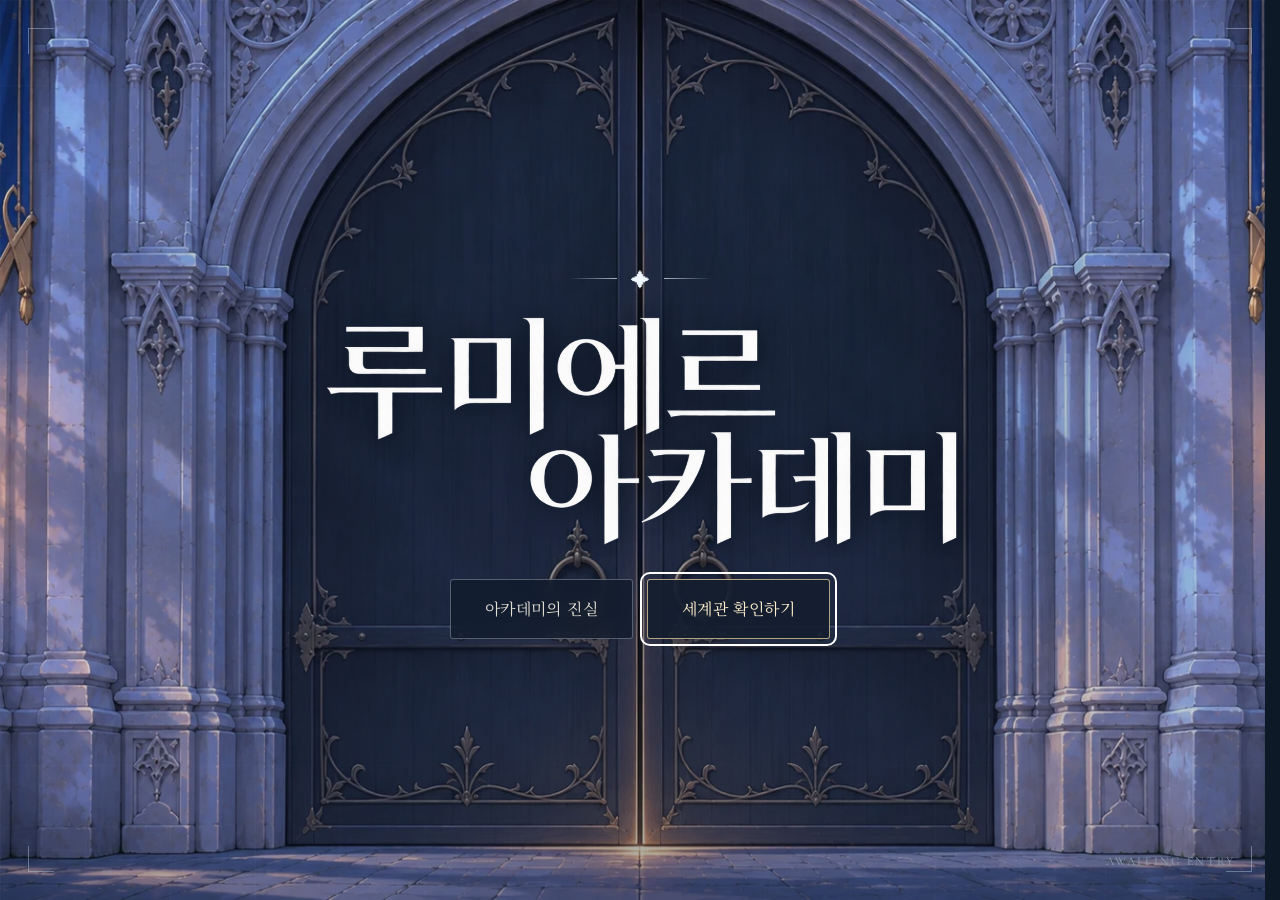
==== commit cf638905: "1" ====
--- a/index.html
+++ b/index.html
@@ -636,6 +636,141 @@
     @media(prefers-reduced-motion:reduce){.ambient-fireflies{display:none}}
 
 
+    /* Desktop layout: cap the reading area and add a card column on wide screens. */
+    @media (min-width:1024px) {
+      :root {
+        --desktop-header-height: 84px;
+        --desktop-text-size: 18px;
+      }
+      html{scroll-padding-top:calc(var(--desktop-header-height) + 16px)}
+      body{font-size:var(--desktop-text-size)}
+      .wrap{width:min(90%,1620px)}
+      .eyebrow{font-size:13px}
+      .header,.header-inner{min-height:var(--desktop-header-height)}
+      .brand-symbol{width:36px;height:47px}
+      .brand-text strong{font-size:19px}
+      .brand-text small{font-size:12px}
+      .nav{gap:clamp(24px,2.1vw,40px)}
+      .nav a{font-size:16px;line-height:var(--desktop-header-height)}
+      body.home-scene{--scene-header-height:var(--desktop-header-height)}
+
+      .home-scene .hero-content{padding:42px 0 100px}
+      .hero-kicker{font-size:16px}
+      .hero-english{font-size:20px}
+      .home-scene .hero h1{font-size:clamp(62px,4.25vw,84px)}
+      .hero-copy{font-size:19px;max-width:480px}
+      .button{min-height:48px;padding:9px 22px;font-size:16px}
+      .hero-genres{font-size:13px}
+
+      .fantasy-scene .page-view{padding:44px 0 76px}
+      .fantasy-scene .page-heading{padding:28px 34px;margin-bottom:30px}
+      .page-heading h1{font-size:clamp(41px,2.7vw,50px)}
+      .page-heading p{font-size:18px}
+      .world-layout{grid-template-columns:minmax(260px,21%) minmax(0,1fr);gap:32px}
+      .document-label{padding:28px}
+      .document-mark{font-size:28px}
+      .document-label dt{font-size:13px}
+      .document-label dd{font-size:16px}
+      .fantasy-scene .world-article{padding:30px 34px}
+      .world-article h2{font-size:27px}
+      .world-article>p{font-size:18px;line-height:1.85;max-width:76ch}
+      .pullquote p{font-size:23px}
+      .theme-grid,.faculty-grid{gap:26px}
+      .theme-grid h3{font-size:23px}
+      .theme-grid p{font-size:17px}
+      .faculty h2{font-size:32px}
+      .faculty-lead{font-size:21px}
+      .faculty>p:not(.faculty-lead){font-size:17px;max-width:70ch}
+      .faculty-person{font-size:15px}
+      .life-grid{gap:36px}
+      .life-heading{font-size:32px}
+      .life-grid .muted,.life-list details p,.rank-note p{font-size:17px}
+      .life-list summary{font-size:20px}
+      .rank-note h2{font-size:26px}
+      .rank-note p{max-width:80ch}
+      .page-next>span{font-size:18px}
+      .footer{font-size:13px}
+
+      .character-part-controls{max-width:1100px;gap:12px}
+      .character-part-controls .filter{min-height:76px;padding:11px 15px}
+      .part-filter strong{font-size:19px}
+      .part-filter small{font-size:14px}
+      .part-filter .part-count{font-size:17px}
+      .part-filter-options,
+      .part-filter-options[data-part-filters="continent"],
+      .part-filter-options[data-part-filters="all"]{grid-template-columns:repeat(var(--filter-columns,3),minmax(0,148px))}
+      .part-filter-options[data-part-filters="continent"]{--filter-columns:4}
+      .part-filter-options[data-part-filters="all"]{--filter-columns:5}
+      .part-filter-options .filter,
+      .part-filter-options .filter[data-filter="labyrinth"],
+      .part-filter-options .filter[data-filter="sins"]{min-height:46px;font-size:16px}
+      .part-filter-options .filter>span:not(.click-spark){font-size:13px}
+      .character-group-heading{gap:14px}
+      .character-group-label{font-size:26px}
+      .character-group-label small{font-size:12px}
+      .character-group-count{font-size:14px}
+      .character-card-grid{gap:32px 24px}
+      .character-card-caption{padding-top:12px;gap:4px}
+      .character-card-title .name{font-size:25px}
+      .character-card-age{font-size:14px}
+      .character-card-role{font-size:16px}
+      .character-card-open{font-size:14px}
+      .character-card-image .media-fallback small{font-size:13px}
+      .character-empty p{font-size:16px}
+
+      #character-dialog.character-dialog {
+        width:min(1300px,calc(100% - 80px));
+        max-height:calc(100svh - 40px);
+      }
+      .character-detail-layout {
+        grid-template-columns:minmax(0,1.35fr) minmax(0,1fr);
+        min-height:0;
+      }
+      .character-scene-stage{max-height:62svh}
+      #profile.character-detail-profile{padding:48px clamp(24px,2.3vw,34px) 28px}
+      .character-detail-affiliation{font-size:13px}
+      .character-detail-cr{font-size:12px}
+      #profile.character-detail-profile h2{font-size:40px}
+      #profile .character-detail-subtitle{font-size:16px;margin-bottom:18px}
+      #profile.character-detail-profile .profile-facts{margin:18px 0;padding-bottom:16px}
+      #profile .profile-facts dt{font-size:13px}
+      #profile .profile-facts dd{font-size:16px}
+      .character-scene-heading{margin-bottom:12px}
+      #profile .character-scene-heading h3{font-size:16px}
+      .character-scene-heading>span{font-size:12px}
+      .character-scene-option{min-height:56px;padding:7px 5px;font-size:14px}
+      .character-scene-option small{font-size:12px}
+      .character-scene-hint{margin:12px 0 16px;font-size:13px}
+      .character-story{padding-top:14px}
+      .character-story summary,.character-story p{font-size:15px}
+      .character-story .profile-tags span{font-size:13px}
+      .character-scene-caption,.character-scene-caption span:last-child{font-size:15px}
+      .character-scene-nav button{width:44px;height:48px}
+      .character-dialog-close{width:44px;height:44px}
+
+      .entry-screen .entry-content{width:min(780px,100%);gap:14px}
+      .entry-title{width:min(88%,660px,110svh)}
+      .entry-buttons{width:min(380px,calc(100% - 48px));gap:14px}
+      .entry-buttons .entry-enter{min-height:60px;padding:10px 16px}
+      .entry-buttons .entry-enter>span{font-size:16px}
+      .spoiler-dialog{width:min(490px,calc(100% - 48px));padding:32px}
+      .spoiler-dialog h2{font-size:28px}
+      .spoiler-dialog p{font-size:16px}
+      .spoiler-actions .button{font-size:16px}
+      .music-control{min-height:46px;min-width:136px;font-size:13px}
+      .academy-opening .gateway-skip{font-size:13px}
+    }
+    @media (min-width:1480px) {
+      .character-card-grid{grid-template-columns:repeat(3,minmax(0,1fr))}
+    }
+    @media (min-width:1024px) and (max-height:760px) {
+      :root{--desktop-header-height:76px}
+      .home-scene .hero-content{padding:24px 0 76px}
+      .home-scene .hero h1{font-size:clamp(54px,4.2vw,68px);margin-bottom:16px}
+      .hero-kicker,.hero-english{margin-bottom:12px}
+      .hero-copy{font-size:18px;line-height:1.8;margin-bottom:22px}
+      .hero-bottom{bottom:22px}
+    }
   </style>
 </head>
 <body>
@@ -1010,7 +1145,7 @@
         "part": "academy",
         "group": "student",
         "role": "아카데미 학생",
-        "rank": "67위",
+        "rank": "47위",
         "age": 20,
         "subtitle": "나른한 눈빛 속 단순한 해답",
         "description": "푸른 긴 머리를 양갈래로 땋은 과묵한 학생. 늘 졸린 눈을 하고 있으며, 귀찮은 일과 복잡한 생각을 피한다.",
@@ -1112,7 +1247,7 @@
         "part": "academy",
         "group": "student",
         "role": "아카데미 학생",
-        "rank": "40위",
+        "rank": "45위",
         "age": 20,
         "subtitle": "장난스럽지만 선은 분명하게",
         "description": "흑발과 푸른 눈을 가진 유쾌하고 사교적인 학생. 단순하고 장난기가 많으며 친구처럼 편하게 말을 건네고 과장된 반응으로 웃음을 만든다.",
@@ -1149,7 +1284,7 @@
         "rank": null,
         "age": 32,
         "subtitle": "혹독한 훈련 뒤에 숨은 세심함",
-        "description": "붉은 긴 머리를 높게 묶은 호탕한 검술 교수. 큰 목소리와 농담으로 학생들을 대하지만 훈련에서는 쉽게 타협하지 않는다.",
+        "description": "붉은 긴 머리를 높게 묶은 호탕한 검술 교수. 큰 목소리로 학생들을 이끌고, 훈련이 힘들다는 불평에는 훈련을 더 시킨다.",
         "note": "학생의 성장을 크게 기뻐하고 뒤에서는 상처와 몸 상태를 살핀다. 학생을 망가뜨리는 강화 방식에는 단호하게 반대한다. 대련을 심판할 때는 승부가 나면 즉시 중단시키고 추가 공격을 제지한다.",
         "tags": [
           "검술 교수",
@@ -1183,8 +1318,8 @@
         "rank": null,
         "age": 29,
         "subtitle": "교정을 거닐며 재능을 살피는 학장",
-        "description": "푸른 긴 머리와 붉은 눈, 검은 메이드복을 즐겨 입는 아카데미 학장. 느긋한 존댓말과 옅은 미소로 사람들을 대한다.",
-        "note": "학생을 성장할수록 가치가 높아지는 전투 자산으로 바라본다. 성적이 오르거나 논란을 일으키는 학생에게 주목하며, 성장한 학생을 미궁에 투입한다. 학생의 안전보다 전력 강화를 우선하고 살상에 대한 거부감도 희박하다.",
+        "description": "푸른 긴 머리와 붉은 눈, 작은 체구가 인상적인 아카데미 학장. 메이드복을 즐겨 입으며, 자기애가 강하고 느긋한 존댓말과 옅은 미소로 속내를 감춘다.",
+        "note": "공식 석상에 서기보다 교정을 돌며 학생의 재능과 성장을 살핀다. 강한 학생을 값진 전투 자산으로 여기고, 치열한 사투에서 드러나는 힘과 본성을 아름답다고 생각한다.",
         "tags": [
           "학장",
           "전투 자산",
@@ -1302,7 +1437,7 @@
         "rank": null,
         "age": 28,
         "subtitle": "명성과 실적을 자부하는 모험단장",
-        "description": "루미에르 아카데미를 졸업한 흑요 모험단의 단장. 모험을 사랑했으나 모험가로 명성을 얻은 뒤 오만하고 과묵해졌으며 짧은 명령조로 말한다.",
+        "description": "루미에르 아카데미를 졸업한 마검사이자 흑요 모험단의 단장. 모험을 사랑했으나 모험가로 명성을 얻은 뒤 오만하고 과묵해졌으며 짧은 명령조로 말한다.",
         "note": "자신의 명성과 실적에 자부심이 강하고 다른 여성들을 임무와 이익의 도구로 대한다. 연인 엘레나에게만은 예외적으로 진심 어린 사랑을 보인다.",
         "tags": [
           "흑요 모험단",
@@ -1358,19 +1493,32 @@
       {id:30,name:'모험가'}
     ];
     // Part 2 records use part:'continent' and group:'royal', 'labyrinth', or 'sins'; keep each id unique.
-    const academyImageFolders={
-      0:'iris', 1:'charlotte', 2:'sylvia', 3:'sera', 4:'lucia', 5:'isabella', 6:'alfredo',
-      7:'theo', 8:'lloyd', 9:'noel', 10:'ophelia', 11:'seraphina', 12:'lee-sohyeon'
+    const characterImageFolders={
+      academy:{
+        0:'iris', 1:'charlotte', 2:'sylvia', 3:'sera', 4:'lucia', 5:'isabella', 6:'alfredo',
+        7:'theo', 8:'lloyd', 9:'noel', 10:'ophelia', 11:'seraphina', 12:'lee-sohyeon'
+      },
+      continent:{
+        13:'irene', 14:'sophia', 15:'edmund', 16:'adrian', 17:'julian',
+        18:'gareth', 19:'elena', 20:'rina'
+      },
+      extras:{
+        21:'male-student', 22:'female-student', 23:'male-commoner', 24:'female-commoner',
+        25:'boy', 26:'girl', 27:'knight', 28:'female-noble', 29:'male-noble', 30:'adventurer'
+      }
     };
     // State 0 is the banner. Gallery indices are the original state numbers.
-    const academyImageStates=[1,3,5,8,10,13,22,24,32];
+    const characterImageStates=[1,3,5,8,10,13,22,24,32];
+    function characterImageBase(part,id){
+      const folder=characterImageFolders[part]?.[id];
+      return folder?`./assets/characters/${part}/${folder}`:'';
+    }
     const characterMedia=Object.fromEntries(characters.map(character=>{
       const media={portrait:'',position:'50% 30%',gallery:[]};
-      const folder=academyImageFolders[character.id];
-      if(folder){
-        const base='./assets/characters/academy/'+folder;
+      const base=characterImageBase(character.part,character.id);
+      if(base){
         media.portrait=base+'/0.webp';
-        for(const state of academyImageStates){
+        for(const state of characterImageStates){
           media.gallery[state]=base+'/'+state+'.webp';
         }
       }
@@ -1585,10 +1733,14 @@
         refreshMedia();animateCharacterGroup(groupChanged);return;
       }
       if(activePart==='extras'){
-        const cards=visible.map(({id,name})=>`<article data-extra-person="${id}">
-          <div class="character-card-image"><span class="media-fallback"><small>인물 사진 준비 중</small></span></div>
-          <div class="character-card-caption"><h3 class="character-card-title"><span class="name">${escapeHtml(name)}</span></h3></div>
-        </article>`).join('');
+        const cards=visible.map(({id,name})=>{
+          const base=characterImageBase('extras',id);
+          const portrait=base?base+'/0.webp':'';
+          return `<article data-extra-person="${id}">
+            <div class="character-card-image">${mediaMarkup(portrait,name+' 인물 사진',name,'인물 사진 준비 중','50% 30%')}</div>
+            <div class="character-card-caption"><h3 class="character-card-title"><span class="name">${escapeHtml(name)}</span></h3></div>
+          </article>`;
+        }).join('');
         roster.innerHTML=`<section class="character-group" aria-labelledby="character-group-extras">
           <div class="character-group-heading"><h2 class="character-group-label" id="character-group-extras">단역</h2><span class="character-group-count">${visible.length}종</span></div>
           <div class="character-card-grid">${cards}</div>
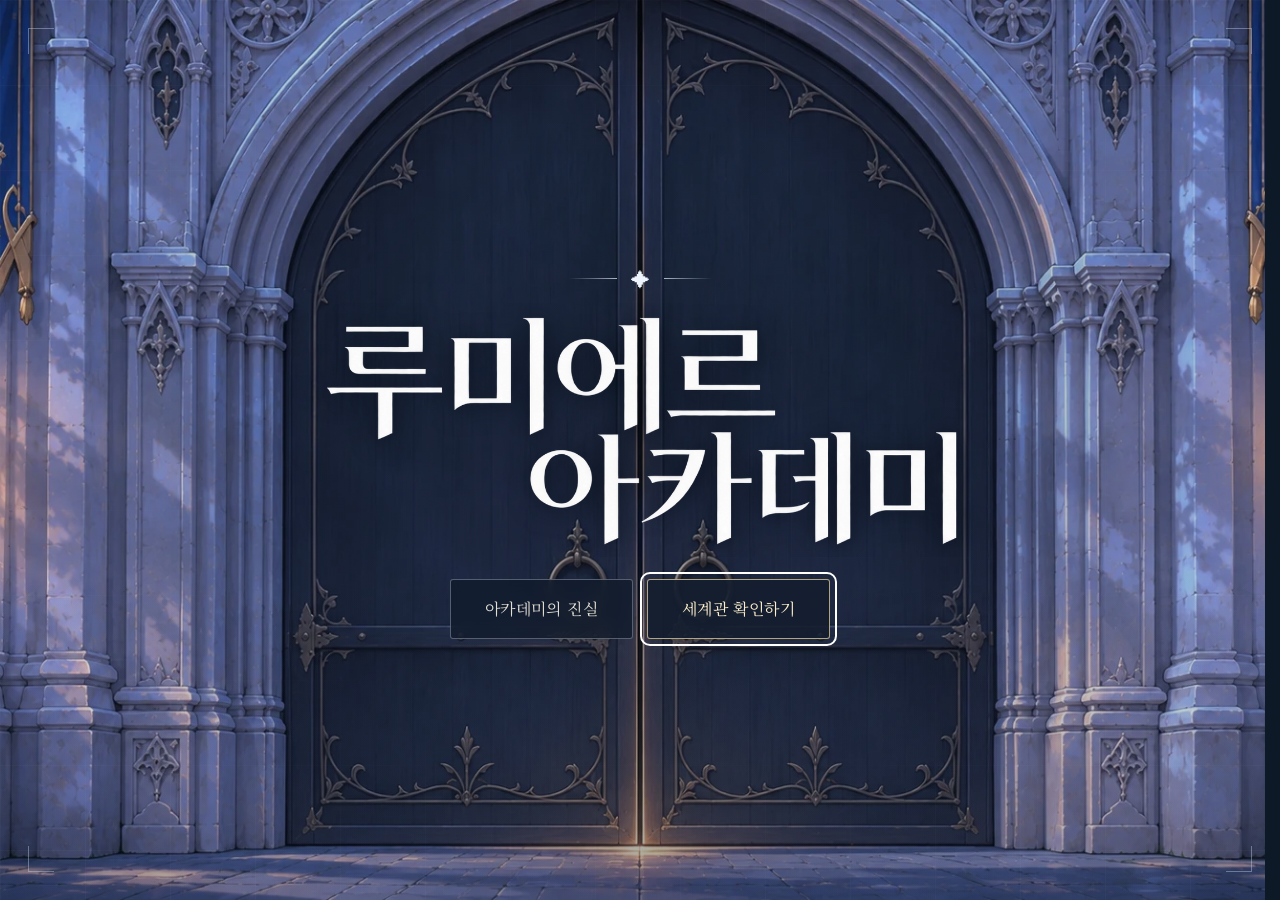
==== commit 062edf2b: "Update index.html" ====
--- a/index.html
+++ b/index.html
@@ -6,7 +6,7 @@
   <meta name="viewport" content="width=device-width, initial-scale=1">
   <meta name="theme-color" content="#0e1928">
   <meta name="description" content="검과 마법이 공존하는 루미에르 아카데미. 성장과 교류, 경쟁과 선택이 얽힌 중세 판타지 작품 소개.">
-  <title>루미에르 아카데미 | Lumière Academy</title>
+  <title>루미에르 아카데미</title>
   <link rel="preload" as="image" href="./academy-gate.webp" media="not all and (orientation: portrait) and (max-width: 760px)">
   <link rel="preload" as="image" href="./academy-gate-portrait.webp" media="(orientation: portrait) and (max-width: 760px)">
   <link rel="icon" type="image/svg+xml" href="data:image/svg+xml,%3Csvg xmlns='http://www.w3.org/2000/svg' viewBox='0 0 64 64'%3E%3Crect width='64' height='64' rx='12' fill='%230e1928'/%3E%3Cpath d='M32 7L38 25L56 32L38 39L32 57L26 39L8 32L26 25Z' fill='%23d3b779'/%3E%3C/svg%3E">
@@ -15,30 +15,30 @@
   <link href="https://fonts.googleapis.com/css2?family=Cormorant+Garamond:wght@400;500;600&family=Noto+Sans+KR:wght@400;500;600&family=Noto+Serif+KR:wght@400;500;600;700&display=swap" rel="stylesheet">
   <style>
     :root{--night:#0e1928;--deep:#0a121e;--panel:#142234;--gold:#d3b779;--muted:#9eabbc;--ivory:#f1eadb;--line:rgba(211,183,121,.24);--serif:'Noto Serif KR',Batang,serif;--sans:'Noto Sans KR',sans-serif;--english:'Cormorant Garamond',Georgia,serif}
-    *{box-sizing:border-box}html{scroll-behavior:smooth;scroll-padding-top:95px}body{margin:0;background:var(--night);color:var(--ivory);font-family:var(--sans);font-size:16px;line-height:1.85;word-break:keep-all}button,a{-webkit-tap-highlight-color:transparent}button{font:inherit;cursor:pointer}a{color:inherit;text-decoration:none}button:focus-visible,a:focus-visible,summary:focus-visible{outline:2px solid var(--gold);outline-offset:5px}button:disabled{cursor:default}::selection{color:var(--deep);background:var(--gold)}[hidden]{display:none!important}.wrap{width:min(1160px,calc(100% - 96px));margin:auto}.eyebrow{font-size:12px;font-weight:500;letter-spacing:.25em;text-transform:uppercase;color:var(--gold)}.serif{font-family:var(--serif)}.muted{color:var(--muted)}.skip{position:fixed;top:-80px;left:20px;background:var(--gold);color:var(--deep);padding:12px 20px;z-index:99}.skip:focus{top:10px}
-    .header{position:sticky;top:0;z-index:20;min-height:88px;border-bottom:1px solid var(--line);background:rgba(10,18,30,.91);backdrop-filter:blur(18px)}.header-inner{display:flex;align-items:center;justify-content:space-between;gap:24px;min-height:88px}.brand{display:flex;align-items:center;gap:13px;background:none;border:0;padding:0;color:var(--ivory);text-align:left}.brand-symbol{width:35px;height:46px;color:var(--gold);flex-shrink:0}.brand-text{display:flex;flex-direction:column;gap:2px;line-height:1.35}.brand-text strong{font-family:var(--serif);font-size:17px;font-weight:600;letter-spacing:.05em}.brand-text small{font-family:var(--english);font-size:12px;letter-spacing:.22em;color:var(--gold)}.nav{display:flex;gap:34px;align-items:center}.nav a{position:relative;color:#aab4c1;font-size:14px;line-height:88px}.nav a:hover,.nav a.active{color:var(--ivory)}.nav a.active:after{content:'';position:absolute;height:2px;bottom:-1px;left:0;right:0;background:var(--gold)}.menu-toggle{display:none;background:none;border:1px solid var(--line);color:var(--gold);padding:5px 12px;font-size:14px}
-    .hero{position:relative;isolation:isolate;min-height:690px;min-height:calc(100svh - 88px);display:flex;flex-direction:column;justify-content:center;overflow:hidden;background:linear-gradient(130deg,#0b1728,#253648 65%,#142234)}.hero-image{position:absolute;inset:0;z-index:-3;width:100%;height:100%;object-fit:cover;object-position:66% 50%}.hero:before{content:'';position:absolute;inset:0;z-index:-2;background:linear-gradient(90deg,rgba(7,16,29,.91) 0%,rgba(7,16,29,.72) 35%,rgba(7,16,29,.15) 76%),linear-gradient(0deg,#0e1928 0%,transparent 35%,rgba(8,17,28,.12))}.hero-content{position:relative;padding:65px 0 115px}.hero-kicker{display:flex;align-items:center;gap:16px;color:var(--gold);font-family:var(--serif);font-size:14px;letter-spacing:.09em;margin-bottom:22px}.hero-kicker:before{content:'';width:35px;height:1px;background:var(--gold)}.hero-english{font-family:var(--english);font-size:18px;letter-spacing:.32em;color:#d9c498;margin:0 0 18px}.hero h1{font-family:var(--serif);font-weight:500;font-size:clamp(48px,5.9vw,82px);line-height:1.3;letter-spacing:-.055em;margin:0 0 26px;text-shadow:0 3px 30px #081120}.hero h1 span{display:block}.hero-copy{color:#d0d4da;line-height:2;font-size:17px;margin:0 0 35px;max-width:430px}.hero-actions{display:flex;gap:14px;align-items:center;flex-wrap:wrap}.button{display:inline-flex;align-items:center;justify-content:center;min-height:50px;padding:11px 29px;border:1px solid var(--line);font-size:14px;letter-spacing:.04em;color:var(--ivory);background:rgba(9,20,35,.35);transition:background .2s,border-color .2s}.button.primary{background:var(--gold);border-color:var(--gold);color:#172235}.button:hover{border-color:var(--gold);background:#26374c}.button.primary:hover{background:#e4cca0}.hero-bottom{position:absolute;left:0;right:0;bottom:30px;display:flex;justify-content:space-between;gap:25px;align-items:center}.hero-genres{font-size:12px;letter-spacing:.14em;color:#b1bac5}.discover{display:flex;gap:14px;align-items:center;font-family:var(--english);font-size:12px;letter-spacing:.22em;color:#cfbf9d}.discover:before{content:'';width:1px;height:32px;background:var(--gold)}
-    .intro{padding:100px 0 90px;position:relative}.section-heading{display:flex;gap:24px;align-items:baseline;margin-bottom:28px}.section-no{font-family:var(--english);font-size:25px;font-weight:400;color:var(--gold)}.section-heading h2{font-family:var(--serif);font-weight:500;font-size:31px;letter-spacing:-.04em;margin:0}.intro-grid{display:grid;grid-template-columns:1fr 1fr;gap:90px}.intro-lead{font-family:var(--serif);font-size:25px;line-height:1.8;margin:0 0 20px}.intro-body{color:#aeb9c7;margin:0;line-height:2;font-size:16px}.intro-facts{border-top:1px solid var(--line)}.fact{display:grid;grid-template-columns:48px 1fr;gap:15px;padding:20px 0;border-bottom:1px solid var(--line)}.fact-no{font-family:var(--english);font-size:22px;color:var(--gold)}.fact h3{font-family:var(--serif);font-weight:500;font-size:17px;margin:0 0 3px}.fact p{color:var(--muted);font-size:14px;margin:0;line-height:1.8}.footer{border-top:1px solid var(--line);padding:28px 0;color:var(--muted);font-size:12px}.footer-inner{display:flex;justify-content:space-between;gap:20px}.footer-title{font-family:var(--english);letter-spacing:.18em;color:var(--gold)}
+    *{box-sizing:border-box}html{scroll-behavior:smooth;scroll-padding-top:95px}body{margin:0;background:var(--night);color:var(--ivory);font-family:var(--sans);font-size:16px;line-height:1.85;word-break:keep-all}button,a{-webkit-tap-highlight-color:transparent}button{font:inherit;cursor:pointer}a{color:inherit;text-decoration:none}button:focus-visible,a:focus-visible,summary:focus-visible{outline:2px solid var(--gold);outline-offset:5px}button:disabled{cursor:default}::selection{color:var(--deep);background:var(--gold)}[hidden]{display:none!important}.wrap{width:min(1160px,calc(100% - 96px));margin:auto}.serif{font-family:var(--serif)}.muted{color:var(--muted)}.skip{position:fixed;top:-80px;left:20px;background:var(--gold);color:var(--deep);padding:12px 20px;z-index:99}.skip:focus{top:10px}
+    .header{position:sticky;top:0;z-index:20;min-height:88px;border-bottom:1px solid var(--line);background:rgba(10,18,30,.91);backdrop-filter:blur(18px)}.header-inner{display:flex;align-items:center;justify-content:space-between;gap:24px;min-height:88px}.brand{display:flex;align-items:center;gap:13px;background:none;border:0;padding:0;color:var(--ivory);text-align:left}.brand-symbol{width:35px;height:46px;color:var(--gold);flex-shrink:0}.brand-text{display:flex;flex-direction:column;gap:2px;line-height:1.35}.brand-text strong{font-family:var(--serif);font-size:17px;font-weight:600;letter-spacing:.05em}.nav{display:flex;gap:34px;align-items:center}.nav a{position:relative;color:#aab4c1;font-size:14px;line-height:88px}.nav a:hover,.nav a.active{color:var(--ivory)}.nav a.active:after{content:'';position:absolute;height:2px;bottom:-1px;left:0;right:0;background:var(--gold)}.menu-toggle{display:none;background:none;border:1px solid var(--line);color:var(--gold);padding:5px 12px;font-size:14px}
+    .hero{position:relative;isolation:isolate;min-height:690px;min-height:calc(100svh - 88px);display:flex;flex-direction:column;justify-content:center;overflow:hidden;background:linear-gradient(130deg,#0b1728,#253648 65%,#142234)}.hero-image{position:absolute;inset:0;z-index:-3;width:100%;height:100%;object-fit:cover;object-position:66% 50%}.hero:before{content:'';position:absolute;inset:0;z-index:-2;background:linear-gradient(90deg,rgba(7,16,29,.91) 0%,rgba(7,16,29,.72) 35%,rgba(7,16,29,.15) 76%),linear-gradient(0deg,#0e1928 0%,transparent 35%,rgba(8,17,28,.12))}.hero-content{position:relative;padding:65px 0 115px}.hero-kicker{display:flex;align-items:center;gap:16px;color:var(--gold);font-family:var(--serif);font-size:14px;letter-spacing:.09em;margin-bottom:22px}.hero-kicker:before{content:'';width:35px;height:1px;background:var(--gold)}.hero h1{font-family:var(--serif);font-weight:500;font-size:clamp(48px,5.9vw,82px);line-height:1.3;letter-spacing:-.055em;margin:0 0 26px;text-shadow:0 3px 30px #081120}.hero h1 span{display:block}.hero-copy{color:#d0d4da;line-height:2;font-size:17px;margin:0 0 35px;max-width:430px}.hero-actions{display:flex;gap:14px;align-items:center;flex-wrap:wrap}.button{display:inline-flex;align-items:center;justify-content:center;min-height:50px;padding:11px 29px;border:1px solid var(--line);font-size:14px;letter-spacing:.04em;color:var(--ivory);background:rgba(9,20,35,.35);transition:background .2s,border-color .2s}.button.primary{background:var(--gold);border-color:var(--gold);color:#172235}.button:hover{border-color:var(--gold);background:#26374c}.button.primary:hover{background:#e4cca0}.hero-bottom{position:absolute;left:0;right:0;bottom:30px;display:flex;justify-content:space-between;gap:25px;align-items:center}.hero-genres{font-size:12px;letter-spacing:.14em;color:#b1bac5}.discover{display:flex;gap:14px;align-items:center;font-family:var(--english);font-size:12px;letter-spacing:.22em;color:#cfbf9d}.discover:before{content:'';width:1px;height:32px;background:var(--gold)}
+    .intro{padding:100px 0 90px;position:relative}.section-heading{display:flex;gap:24px;align-items:baseline;margin-bottom:28px}.section-heading h2{font-family:var(--serif);font-weight:500;font-size:31px;letter-spacing:-.04em;margin:0}.intro-grid{display:grid;grid-template-columns:1fr 1fr;gap:90px}.intro-lead{font-family:var(--serif);font-size:25px;line-height:1.8;margin:0 0 20px}.intro-body{color:#aeb9c7;margin:0;line-height:2;font-size:16px}.intro-facts{border-top:1px solid var(--line)}.fact{display:grid;grid-template-columns:48px 1fr;gap:15px;padding:20px 0;border-bottom:1px solid var(--line)}.fact-no{font-family:var(--english);font-size:22px;color:var(--gold)}.fact h3{font-family:var(--serif);font-weight:500;font-size:17px;margin:0 0 3px}.fact p{color:var(--muted);font-size:14px;margin:0;line-height:1.8}.footer{border-top:1px solid var(--line);padding:28px 0;color:var(--muted);font-size:12px}.footer-inner{display:flex;justify-content:space-between;gap:20px}.footer-title{font-family:var(--english);letter-spacing:.18em;color:var(--gold)}
     @media(min-width:1600px){.hero-content{padding-top:100px;padding-bottom:150px}}
     @media(max-width:900px){.wrap{width:calc(100% - 56px)}.nav{gap:22px}.intro-grid{gap:45px}.hero{min-height:680px}.hero h1{font-size:64px}}
-    @media(max-width:600px){.wrap{width:calc(100% - 40px)}.header,.header-inner{min-height:74px}.brand-text strong{font-size:15px}.brand-text small{font-size:10px}.brand-symbol{width:28px;height:38px}.menu-toggle{display:block}.nav{display:none;position:absolute;top:73px;left:0;right:0;padding:10px 20px 18px;background:#0a121e;border-bottom:1px solid var(--line);gap:0;flex-direction:column;align-items:stretch}.nav.open{display:flex}.nav a{line-height:46px;padding:0 10px}.nav a.active:after{display:none}.hero{min-height:680px;min-height:calc(100svh - 74px)}.hero-content{padding:70px 0 140px}.hero-kicker{font-size:12px;margin-bottom:26px}.hero-english{font-size:15px;letter-spacing:.2em}.hero h1{font-size:50px;margin-bottom:27px;line-height:1.4}.hero-copy{font-size:15px;max-width:300px}.hero:before{background:linear-gradient(90deg,rgba(7,16,29,.87),rgba(7,16,29,.42)),linear-gradient(0deg,#0e1928,transparent 70%)}.hero-bottom{bottom:25px;flex-direction:column;align-items:flex-start;gap:18px}.hero-genres{font-size:11px;letter-spacing:.08em}.discover:before{height:19px}.intro{padding:65px 0}.section-heading{gap:17px}.section-heading h2{font-size:26px}.intro-grid{grid-template-columns:1fr;gap:35px}.intro-lead{font-size:23px}.button{padding:10px 22px}.footer-inner{flex-direction:column;gap:8px}}
+    @media(max-width:600px){.wrap{width:calc(100% - 40px)}.header,.header-inner{min-height:74px}.brand-text strong{font-size:15px}.brand-symbol{width:28px;height:38px}.menu-toggle{display:block}.nav{display:none;position:absolute;top:73px;left:0;right:0;padding:10px 20px 18px;background:#0a121e;border-bottom:1px solid var(--line);gap:0;flex-direction:column;align-items:stretch}.nav.open{display:flex}.nav a{line-height:46px;padding:0 10px}.nav a.active:after{display:none}.hero{min-height:680px;min-height:calc(100svh - 74px)}.hero-content{padding:70px 0 140px}.hero-kicker{font-size:12px;margin-bottom:26px}.hero h1{font-size:50px;margin-bottom:27px;line-height:1.4}.hero-copy{font-size:15px;max-width:300px}.hero:before{background:linear-gradient(90deg,rgba(7,16,29,.87),rgba(7,16,29,.42)),linear-gradient(0deg,#0e1928,transparent 70%)}.hero-bottom{bottom:25px;flex-direction:column;align-items:flex-start;gap:18px}.hero-genres{font-size:11px;letter-spacing:.08em}.discover:before{height:19px}.intro{padding:65px 0}.section-heading{gap:17px}.section-heading h2{font-size:26px}.intro-grid{grid-template-columns:1fr;gap:35px}.intro-lead{font-size:23px}.button{padding:10px 22px}.footer-inner{flex-direction:column;gap:8px}}
     @media(prefers-reduced-motion:reduce){html{scroll-behavior:auto}*,*:before,*:after{animation:none!important;transition:none!important}}
     .story-links{display:grid;grid-template-columns:repeat(3,1fr);border-top:1px solid var(--line);border-bottom:1px solid var(--line);margin-bottom:30px}.story-links a{padding:34px 30px 34px 0;transition:background .2s}.story-links a+a{border-left:1px solid var(--line);padding-left:30px}.story-links h2{font-family:var(--serif);font-size:21px;font-weight:500;margin:14px 0}.story-links p{color:var(--muted);font-size:14px;line-height:1.9;margin:0 0 22px}.text-link{display:inline-block;color:var(--gold);font-size:14px;border-bottom:1px solid rgba(211,183,121,.35);padding-bottom:4px}.story-links a:hover .text-link{border-color:var(--gold)}.closing{text-align:center;padding:64px 0 76px}.closing p{font-family:var(--serif);font-size:22px;line-height:2;margin:18px 0 22px}.ornament{color:var(--gold);font-size:22px}
-    .page-view{padding-top:66px;padding-bottom:75px;min-height:calc(100svh - 170px)}.page-heading{margin-bottom:48px;padding-bottom:35px;border-bottom:1px solid var(--line)}.page-heading h1{font-family:var(--serif);font-size:clamp(31px,4vw,48px);font-weight:500;letter-spacing:-.05em;line-height:1.6;margin:15px 0 18px}.page-heading h1 span{color:var(--gold)}.page-heading p{color:var(--muted);margin:0;font-size:16px;line-height:1.9}.world-layout{display:grid;grid-template-columns:285px 1fr;gap:80px}.document-label{padding:27px 25px;border:1px solid var(--line);align-self:start;background:linear-gradient(145deg,#17273a,#101c2c)}.document-mark{display:block;font-family:var(--serif);font-size:25px;line-height:1.8;margin:28px 0 30px}.document-label dl{margin:0;padding-top:22px;border-top:1px solid var(--line)}.document-label dl div{margin-bottom:17px}.document-label dt{font-size:12px;color:var(--gold);margin-bottom:4px}.document-label dd{margin:0;font-size:14px;color:#b5c0ce}.world-article h2{font-family:var(--serif);font-size:23px;font-weight:500;margin:0 0 18px}.world-article h2:not(:first-child){margin-top:35px}.world-article>p{font-size:16px;color:#b5c0ce;line-height:2.05;margin:0 0 18px}.pullquote{padding:25px 30px;margin:35px 0;border-left:2px solid var(--gold);background:rgba(23,39,58,.5)}.pullquote p{font-family:var(--serif);font-size:22px;margin:12px 0 0;line-height:1.9}.lower-heading{margin-top:70px}.theme-grid{display:grid;grid-template-columns:repeat(3,1fr);gap:38px}.theme-grid article{border-top:1px solid var(--line);padding-top:24px}.theme-grid h3{font-family:var(--serif);font-weight:500;font-size:21px;margin:12px 0}.theme-grid p{font-size:15px;color:var(--muted);line-height:1.95;margin:0}.page-next{margin-top:65px;padding-top:30px;border-top:1px solid var(--line);display:flex;justify-content:space-between;gap:25px;align-items:center}.page-next>span{font-family:var(--serif);color:#b5c0ce;font-size:17px}
-    .faculty-grid{display:grid;grid-template-columns:1fr 1fr;gap:25px}.faculty{background:linear-gradient(135deg,#1a2b3d,#111d2d);border:1px solid var(--line);padding:34px;position:relative}.faculty.magic{background:linear-gradient(135deg,#20273d,#141b2e)}.faculty-top{display:flex;align-items:center;justify-content:space-between;gap:20px}.faculty-number{font-family:var(--english);font-size:28px;color:rgba(211,183,121,.65)}.faculty h2{font-family:var(--serif);font-size:30px;font-weight:500;margin:10px 0 20px}.faculty-lead{font-family:var(--serif);font-size:20px;line-height:1.9;margin:0 0 20px}.faculty>p:not(.faculty-lead){font-size:15px;color:#acb8c8;line-height:1.95;margin:0 0 25px}.faculty-person{padding-top:18px;border-top:1px solid var(--line);display:flex;justify-content:space-between;gap:15px;font-size:14px}.faculty-person span{color:var(--muted)}.faculty-person a{color:var(--gold);border-bottom:1px solid transparent}.faculty-person a:hover{border-bottom-color:var(--gold)}.life-grid{margin-top:75px;display:grid;grid-template-columns:1fr 1.4fr;gap:65px}.life-heading{font-family:var(--serif);font-size:32px;font-weight:500;line-height:1.65;letter-spacing:-.04em;margin:18px 0}.life-grid .muted{font-size:15px;line-height:1.95}.life-list{border-top:1px solid var(--line)}.life-list details{border-bottom:1px solid var(--line);padding:17px 0}.life-list summary{cursor:pointer;font-family:var(--serif);font-size:18px;list-style:none;padding-right:25px;position:relative}.life-list summary::-webkit-details-marker{display:none}.life-list summary:after{content:'+';position:absolute;right:0;color:var(--gold);font:22px var(--english)}.life-list details[open] summary:after{content:'−'}.life-list summary span{font-family:var(--english);font-size:19px;color:var(--gold);display:inline-block;width:40px}.life-list details p{color:var(--muted);font-size:15px;line-height:1.95;margin:15px 0 5px 40px}.rank-note{margin-top:60px;border:1px solid var(--line);padding:28px 35px;background:#111f30}.rank-note h2{font-family:var(--serif);font-size:24px;font-weight:500;margin:12px 0}.rank-note p+h2{margin-top:28px}.rank-note p{color:#aebccc;font-size:15px;line-height:1.95;margin:0;max-width:800px}
+    .page-view{padding-top:66px;padding-bottom:75px;min-height:calc(100svh - 170px)}.page-heading{margin-bottom:48px;padding-bottom:35px;border-bottom:1px solid var(--line)}.page-heading h1{font-family:var(--serif);font-size:clamp(31px,4vw,48px);font-weight:500;letter-spacing:-.05em;line-height:1.6;margin:15px 0 18px}.page-heading h1 span{color:var(--gold)}.page-heading p{color:var(--muted);margin:0;font-size:16px;line-height:1.9}.world-layout{display:grid;grid-template-columns:285px 1fr;gap:80px}.document-label{padding:27px 25px;border:1px solid var(--line);align-self:start;background:linear-gradient(145deg,#17273a,#101c2c)}.document-mark{display:block;font-family:var(--serif);font-size:25px;line-height:1.8;margin:0 0 26px}.document-label dl{margin:0;padding-top:22px;border-top:1px solid var(--line)}.document-label dl div{margin-bottom:17px}.document-label dt{font-size:12px;color:var(--gold);margin-bottom:4px}.document-label dd{margin:0;font-size:14px;color:#b5c0ce}.world-article h2{font-family:var(--serif);font-size:23px;font-weight:500;margin:0 0 18px}.world-article h2:not(:first-child){margin-top:35px}.world-article>p{font-size:16px;color:#b5c0ce;line-height:2.05;margin:0 0 18px}.pullquote{padding:25px 30px;margin:35px 0;border-left:2px solid var(--gold);background:rgba(23,39,58,.5)}.pullquote p{font-family:var(--serif);font-size:22px;margin:0;line-height:1.9}.lower-heading{margin-top:70px}.theme-grid{display:grid;grid-template-columns:repeat(3,1fr);gap:38px}.theme-grid article{border-top:1px solid var(--line);padding-top:24px}.theme-grid h3{font-family:var(--serif);font-weight:500;font-size:21px;margin:0 0 12px}.theme-grid p{font-size:15px;color:var(--muted);line-height:1.95;margin:0}.page-next{margin-top:65px;padding-top:30px;border-top:1px solid var(--line);display:flex;justify-content:space-between;gap:25px;align-items:center}.page-next>span{font-family:var(--serif);color:#b5c0ce;font-size:17px}
+    .faculty-grid{display:grid;grid-template-columns:1fr 1fr;gap:25px}.faculty{background:linear-gradient(135deg,#1a2b3d,#111d2d);border:1px solid var(--line);padding:34px;position:relative}.faculty.magic{background:linear-gradient(135deg,#20273d,#141b2e)}.faculty h2{font-family:var(--serif);font-size:30px;font-weight:500;margin:10px 0 20px}.faculty-lead{font-family:var(--serif);font-size:20px;line-height:1.9;margin:0 0 20px}.faculty>p:not(.faculty-lead){font-size:15px;color:#acb8c8;line-height:1.95;margin:0 0 25px}.faculty-person{padding-top:18px;border-top:1px solid var(--line);display:flex;justify-content:space-between;gap:15px;font-size:14px}.faculty-person span{color:var(--muted)}.faculty-person a{color:var(--gold);border-bottom:1px solid transparent}.faculty-person a:hover{border-bottom-color:var(--gold)}.life-grid{margin-top:75px;display:grid;grid-template-columns:1fr 1.4fr;gap:65px}.life-heading{font-family:var(--serif);font-size:32px;font-weight:500;line-height:1.65;letter-spacing:-.04em;margin:18px 0}.life-grid .muted{font-size:15px;line-height:1.95}.life-list{border-top:1px solid var(--line)}.life-list details{border-bottom:1px solid var(--line);padding:17px 0}.life-list summary{cursor:pointer;font-family:var(--serif);font-size:18px;list-style:none;padding-right:25px;position:relative}.life-list summary::-webkit-details-marker{display:none}.life-list summary:after{content:'+';position:absolute;right:0;color:var(--gold);font:22px var(--english)}.life-list details[open] summary:after{content:'−'}.life-list summary span{font-family:var(--english);font-size:19px;color:var(--gold);display:inline-block;width:40px}.life-list details p{color:var(--muted);font-size:15px;line-height:1.95;margin:15px 0 5px 40px}.rank-note{margin-top:60px;border:1px solid var(--line);padding:28px 35px;background:#111f30}.rank-note h2{font-family:var(--serif);font-size:24px;font-weight:500;margin:12px 0}.rank-note p+h2{margin-top:28px}.rank-note p{color:#aebccc;font-size:15px;line-height:1.95;margin:0;max-width:800px}
     .roster-controls{display:flex;gap:12px;margin-bottom:25px;flex-wrap:wrap}.filter{border:1px solid var(--line);color:var(--muted);background:transparent;padding:8px 20px;font-size:14px}.filter span{font-family:var(--english);font-size:16px;margin-left:10px}.filter.active{border-color:var(--gold);color:var(--gold);background:rgba(211,183,121,.07)}.filter:hover{border-color:var(--gold)}.character-layout{display:grid;grid-template-columns:300px 1fr;gap:35px;align-items:start}.roster{border-top:1px solid var(--line)}.person{border:0;border-bottom:1px solid var(--line);background:none;display:flex;align-items:center;gap:17px;padding:14px 16px;width:100%;color:var(--muted);text-align:left;min-height:78px}.person-number{font-family:var(--english);font-size:24px;color:#718199;min-width:28px}.person-name{display:flex;flex-direction:column;gap:2px}.person-name strong{font-family:var(--serif);font-weight:500;font-size:18px;color:#c8d0db}.person-name small{font-size:12px;line-height:1.7}.person.active{background:#1c2d42;border-left:2px solid var(--gold);padding-left:14px}.person.active .person-number,.person.active strong{color:var(--gold)}.person:hover{background:#15263b}.profile{position:sticky;top:115px;background:#142236;border:1px solid var(--line);padding:35px 40px;overflow:hidden}.profile-top{display:flex;justify-content:space-between;gap:20px;font-size:12px;color:var(--muted);border-bottom:1px solid var(--line);padding-bottom:18px}.profile h2{font-family:var(--serif);font-size:46px;font-weight:500;letter-spacing:-.05em;margin:28px 0 8px;line-height:1.5}.profile-subtitle{color:var(--gold);font-family:var(--serif);font-size:19px;margin:0 0 30px}.profile-description{color:#c1cbd7;font-size:16px;line-height:2;margin:0 0 28px}.profile-facts{display:grid;grid-template-columns:1fr 1fr;gap:20px;padding:22px 0;border-top:1px solid var(--line);border-bottom:1px solid var(--line);margin:0 0 25px}.profile-facts dt{font-size:12px;color:var(--muted);margin-bottom:5px}.profile-facts dd{font-family:var(--serif);font-size:17px;margin:0}.profile h3{font-family:var(--serif);font-size:19px;font-weight:500;margin:0 0 12px}.profile-note{color:#aebccc;line-height:1.95;font-size:15px;margin:0 0 25px}.profile-tags{display:flex;flex-wrap:wrap;gap:8px}.profile-tags span{font-size:12px;padding:4px 11px;background:#1b2c42;color:#c5b68f;border:1px solid rgba(211,183,121,.18)}.profile-count{font-family:var(--english);letter-spacing:.1em;color:var(--gold)}
     @media(max-width:900px){.world-layout{grid-template-columns:230px 1fr;gap:35px}.story-links h2{font-size:18px}.story-links a{padding-right:22px}.story-links a+a{padding-left:22px}.character-layout{grid-template-columns:230px 1fr;gap:20px}.profile{padding:28px}.faculty{padding:27px}.life-grid{gap:35px}.theme-grid{gap:25px}.profile h2{font-size:38px}}
-    @media(max-width:650px){.story-links{grid-template-columns:1fr}.story-links a,.story-links a+a{border-left:0;padding:26px 0}.story-links a+a{border-top:1px solid var(--line)}.story-links h2{font-size:21px}.closing{padding:35px 0 60px}.closing p{font-size:18px}.page-view{padding-top:42px;padding-bottom:50px}.page-heading{margin-bottom:30px;padding-bottom:28px}.page-heading h1{font-size:31px;line-height:1.65}.page-heading p{font-size:15px}.world-layout{grid-template-columns:1fr;gap:35px}.document-label{padding:22px}.document-mark{font-size:25px;margin:18px 0}.document-label dl{display:grid;grid-template-columns:1fr;gap:10px}.document-label dl div{margin-bottom:5px}.theme-grid,.faculty-grid{grid-template-columns:1fr}.theme-grid{gap:28px}.lower-heading{margin-top:45px}.pullquote{padding:22px}.pullquote p{font-size:19px}.life-grid{grid-template-columns:1fr;margin-top:45px;gap:20px}.life-heading{font-size:28px}.faculty{padding:25px}.rank-note{padding:24px;margin-top:40px}.page-next{margin-top:40px;align-items:flex-start;flex-direction:column}.character-layout{grid-template-columns:1fr;gap:28px}.roster{display:grid;grid-template-columns:1fr 1fr;gap:0}.person{padding:12px 9px;gap:10px;min-height:75px}.person.active{padding-left:7px}.person-name strong{font-size:16px}.person-name small{font-size:12px}.person-number{font-size:20px;min-width:22px}.filter{padding:7px 14px}.profile{position:static;padding:25px}.profile h2{font-size:36px}.profile-top{gap:10px;font-size:11px}.profile-facts{gap:20px}.profile-facts dd{font-size:16px}.faculty-lead{font-size:19px}}
+    @media(max-width:650px){.story-links{grid-template-columns:1fr}.story-links a,.story-links a+a{border-left:0;padding:26px 0}.story-links a+a{border-top:1px solid var(--line)}.story-links h2{font-size:21px}.closing{padding:35px 0 60px}.closing p{font-size:18px}.page-view{padding-top:42px;padding-bottom:50px}.page-heading{margin-bottom:30px;padding-bottom:28px}.page-heading h1{font-size:31px;line-height:1.65}.page-heading p{font-size:15px}.world-layout{grid-template-columns:1fr;gap:35px}.document-label{padding:22px}.document-mark{font-size:25px;margin:0 0 18px}.document-label dl{display:grid;grid-template-columns:1fr;gap:10px}.document-label dl div{margin-bottom:5px}.theme-grid,.faculty-grid{grid-template-columns:1fr}.theme-grid{gap:28px}.lower-heading{margin-top:45px}.pullquote{padding:22px}.pullquote p{font-size:19px}.life-grid{grid-template-columns:1fr;margin-top:45px;gap:20px}.life-heading{font-size:28px}.faculty{padding:25px}.rank-note{padding:24px;margin-top:40px}.page-next{margin-top:40px;align-items:flex-start;flex-direction:column}.character-layout{grid-template-columns:1fr;gap:28px}.roster{display:grid;grid-template-columns:1fr 1fr;gap:0}.person{padding:12px 9px;gap:10px;min-height:75px}.person.active{padding-left:7px}.person-name strong{font-size:16px}.person-name small{font-size:12px}.person-number{font-size:20px;min-width:22px}.filter{padding:7px 14px}.profile{position:static;padding:25px}.profile h2{font-size:36px}.profile-top{gap:10px;font-size:11px}.profile-facts{gap:20px}.profile-facts dd{font-size:16px}.faculty-lead{font-size:19px}}
     @media(min-width:601px) and (max-width:700px){.nav{gap:15px}.nav a{font-size:13px}.brand-text strong{font-size:15px}}
-    @media(max-width:360px){.hero h1{font-size:44px}.hero-actions{gap:10px}.hero-actions .button{padding:10px 17px;font-size:13px}.roster{grid-template-columns:1fr}.hero-english{font-size:14px}}
-    body.entry-active,body.lightbox-active{overflow:hidden}.entry-screen{position:fixed;inset:0;width:100%;height:100%;max-width:none;max-height:none;margin:0;padding:45px;border:0;background:#070e18;color:#fff;overflow:auto;isolation:isolate;display:grid;place-items:center;text-align:center}.entry-screen:not([open]){display:none}.entry-screen::backdrop{background:#070e18}.entry-background{position:absolute;inset:0;z-index:-4;width:100%;height:100%;object-fit:cover;object-position:64% 50%;opacity:.3;filter:blur(3px) saturate(.65);transform:scale(1.045)}.entry-screen:before{content:'';position:absolute;inset:0;z-index:-3;background:radial-gradient(ellipse at 50% 47%,rgba(16,35,54,.2),rgba(3,9,17,.84) 80%),linear-gradient(0deg,#070e18,transparent 35%,rgba(5,12,21,.3))}.entry-grid{position:absolute;inset:0;z-index:-2;opacity:.07;background-image:linear-gradient(rgba(209,234,255,.4) 1px,transparent 1px),linear-gradient(90deg,rgba(209,234,255,.4) 1px,transparent 1px);background-size:85px 85px;mask-image:radial-gradient(ellipse,transparent 40%,#000 90%)}.entry-content{width:min(780px,100%);position:relative;padding:42px 0}.entry-edition{color:#adbdcb;letter-spacing:.26em;font-size:12px;line-height:2;margin:0 0 35px}.entry-ornament{display:flex;align-items:center;justify-content:center;gap:22px;margin-bottom:20px;color:#eef5fc}.entry-ornament span{width:90px;height:1px;background:linear-gradient(90deg,transparent,rgba(234,243,255,.7))}.entry-ornament span:last-child{transform:rotate(180deg)}.entry-ornament b{font-size:24px;font-weight:400}.entry-enter{border:1px solid rgba(225,239,255,.65);background:rgba(16,31,48,.45);color:white;min-width:185px;padding:15px 28px;display:inline-flex;flex-direction:column;align-items:center;gap:2px;transition:background .25s,border-color .25s,box-shadow .25s}.entry-enter>span{font-family:var(--english);font-size:21px;letter-spacing:.3em;padding-left:.3em;line-height:1.6}.entry-enter small{font-size:12px;color:#b8c8d8;letter-spacing:.15em}.entry-enter:hover{border-color:#fff;background:rgba(42,66,89,.75);box-shadow:0 0 35px rgba(185,219,250,.1)}.entry-enter:focus-visible{outline-color:#fff}.entry-footer{position:absolute;bottom:28px;left:45px;right:45px;display:flex;justify-content:flex-end;gap:20px;font-family:var(--english);font-size:12px;letter-spacing:.18em;color:#8b9eb2}.entry-corner{position:absolute;width:26px;height:26px;opacity:.4;border-color:#c5dcec;border-style:solid}.top-left{top:28px;left:28px;border-width:1px 0 0 1px}.top-right{top:28px;right:28px;border-width:1px 1px 0 0}.bottom-left{bottom:28px;left:28px;border-width:0 0 1px 1px}.bottom-right{bottom:28px;right:28px;border-width:0 1px 1px 0}.entry-connection{width:min(270px,100%);margin:0 auto;min-height:100px}.entry-connection p{font-family:var(--serif);font-size:16px;color:#e0eefb;margin:0 0 16px}.entry-connection progress{display:block;width:100%;height:2px;border:0;appearance:none;background:#24384d;color:#d6edff}.entry-connection progress::-webkit-progress-bar{background:#24384d}.entry-connection progress::-webkit-progress-value{background:#d6edff;box-shadow:0 0 14px #b3dbff;transition:width .3s}.entry-connection progress::-moz-progress-bar{background:#d6edff}.entry-connection>span{display:block;font-family:var(--english);font-size:12px;letter-spacing:.18em;color:#90aecb;margin-top:14px}.entry-scan{position:absolute;z-index:2;left:0;right:0;top:0;height:1px;background:rgba(199,229,255,.8);box-shadow:0 0 45px 10px rgba(151,209,255,.08);opacity:0;pointer-events:none}.entry-screen.connecting .entry-scan{animation:entry-scan 1.1s ease-in-out both}.entry-screen.leaving{opacity:0;transform:scale(1.015);transition:opacity .35s ease,transform .35s ease}.site-reveal{animation:site-reveal .55s ease-out both}@keyframes entry-scan{0%{opacity:0;top:15%}25%{opacity:.55}85%{opacity:.3}100%{opacity:0;top:90%}}@keyframes site-reveal{from{opacity:.4;transform:translateY(7px)}to{opacity:1;transform:translateY(0)}}
+    @media(max-width:360px){.hero h1{font-size:44px}.hero-actions{gap:10px}.hero-actions .button{padding:10px 17px;font-size:13px}.roster{grid-template-columns:1fr}}
+    body.entry-active,body.lightbox-active{overflow:hidden}.entry-screen{position:fixed;inset:0;width:100%;height:100%;max-width:none;max-height:none;margin:0;padding:45px;border:0;background:#070e18;color:#fff;overflow:auto;isolation:isolate;display:grid;place-items:center;text-align:center}.entry-screen:not([open]){display:none}.entry-screen::backdrop{background:#070e18}.entry-background{position:absolute;inset:0;z-index:-4;width:100%;height:100%;object-fit:cover;object-position:64% 50%;opacity:.3;filter:blur(3px) saturate(.65);transform:scale(1.045)}.entry-screen:before{content:'';position:absolute;inset:0;z-index:-3;background:radial-gradient(ellipse at 50% 47%,rgba(16,35,54,.2),rgba(3,9,17,.84) 80%),linear-gradient(0deg,#070e18,transparent 35%,rgba(5,12,21,.3))}.entry-grid{position:absolute;inset:0;z-index:-2;opacity:.07;background-image:linear-gradient(rgba(209,234,255,.4) 1px,transparent 1px),linear-gradient(90deg,rgba(209,234,255,.4) 1px,transparent 1px);background-size:85px 85px;mask-image:radial-gradient(ellipse,transparent 40%,#000 90%)}.entry-content{width:min(780px,100%);position:relative;padding:42px 0}.entry-edition{color:#adbdcb;letter-spacing:.26em;font-size:12px;line-height:2;margin:0 0 35px}.entry-ornament{display:flex;align-items:center;justify-content:center;gap:22px;margin-bottom:20px;color:#eef5fc}.entry-ornament span{width:90px;height:1px;background:linear-gradient(90deg,transparent,rgba(234,243,255,.7))}.entry-ornament span:last-child{transform:rotate(180deg)}.entry-ornament b{font-size:24px;font-weight:400}.entry-enter{border:1px solid rgba(225,239,255,.65);background:rgba(16,31,48,.45);color:white;min-width:185px;padding:15px 28px;display:inline-flex;flex-direction:column;align-items:center;gap:2px;transition:background .25s,border-color .25s,box-shadow .25s}.entry-enter>span{font-family:var(--english);font-size:21px;letter-spacing:.3em;padding-left:.3em;line-height:1.6}.entry-enter small{font-size:12px;color:#b8c8d8;letter-spacing:.15em}.entry-enter:hover{border-color:#fff;background:rgba(42,66,89,.75);box-shadow:0 0 35px rgba(185,219,250,.1)}.entry-enter:focus-visible{outline-color:#fff}.entry-corner{position:absolute;width:26px;height:26px;opacity:.4;border-color:#c5dcec;border-style:solid}.top-left{top:28px;left:28px;border-width:1px 0 0 1px}.top-right{top:28px;right:28px;border-width:1px 1px 0 0}.bottom-left{bottom:28px;left:28px;border-width:0 0 1px 1px}.bottom-right{bottom:28px;right:28px;border-width:0 1px 1px 0}.entry-connection{width:min(270px,100%);margin:0 auto;min-height:100px}.entry-connection p{font-family:var(--serif);font-size:16px;color:#e0eefb;margin:0 0 16px}.entry-connection progress{display:block;width:100%;height:2px;border:0;appearance:none;background:#24384d;color:#d6edff}.entry-connection progress::-webkit-progress-bar{background:#24384d}.entry-connection progress::-webkit-progress-value{background:#d6edff;box-shadow:0 0 14px #b3dbff;transition:width .3s}.entry-connection progress::-moz-progress-bar{background:#d6edff}.entry-connection>span{display:block;font-family:var(--english);font-size:12px;letter-spacing:.18em;color:#90aecb;margin-top:14px}.entry-scan{position:absolute;z-index:2;left:0;right:0;top:0;height:1px;background:rgba(199,229,255,.8);box-shadow:0 0 45px 10px rgba(151,209,255,.08);opacity:0;pointer-events:none}.entry-screen.connecting .entry-scan{animation:entry-scan 1.1s ease-in-out both}.entry-screen.leaving{opacity:0;transform:scale(1.015);transition:opacity .35s ease,transform .35s ease}.site-reveal{animation:site-reveal .55s ease-out both}@keyframes entry-scan{0%{opacity:0;top:15%}25%{opacity:.55}85%{opacity:.3}100%{opacity:0;top:90%}}@keyframes site-reveal{from{opacity:.4;transform:translateY(7px)}to{opacity:1;transform:translateY(0)}}
     .person-thumb{width:46px;height:56px;flex-shrink:0;display:grid;place-items:center;border:1px solid rgba(211,183,121,.17);color:#8a9db5;background:#0e1b2b;overflow:hidden;position:relative;font-family:var(--english);font-size:24px}.person-thumb img{width:100%;height:100%;object-fit:cover;position:absolute;inset:0}.person-thumb.is-unavailable img{display:none}.person-thumb .media-fallback{font-size:20px}.person .person-number{min-width:0}.profile{position:static}.profile-hero{display:grid;grid-template-columns:160px 1fr;gap:27px;margin:28px 0;align-items:center}.profile-hero h2{margin:0 0 8px;font-size:36px}.profile-hero .profile-subtitle{font-size:17px;margin:0;line-height:1.9}.portrait-slot{aspect-ratio:3/4;border:1px solid var(--line);background:#0d1a2b;display:grid;place-items:center;position:relative;overflow:hidden;color:#a3b3c8}.portrait-slot img{position:absolute;inset:0;width:100%;height:100%;object-fit:cover}.media-fallback{display:flex;flex-direction:column;align-items:center;justify-content:center;gap:10px;padding:14px;color:#a9b8ca;text-align:center;font-size:14px;line-height:1.7}.media-fallback small{font-size:12px;color:#6f859e;letter-spacing:.08em}.portrait-slot.is-unavailable img,.gallery-slot.is-unavailable img,.lightbox-stage.is-unavailable img{display:none}.profile-gallery{margin-top:28px;padding-top:23px;border-top:1px solid var(--line)}.gallery-heading{display:flex;align-items:center;justify-content:space-between;gap:15px;margin-bottom:17px}.gallery-heading h3{font-family:var(--sans);font-size:14px;margin:0;color:#cfdae8}.gallery-heading span{font-size:12px;color:var(--gold)}.gallery-grid{display:grid;grid-template-columns:1fr 1fr;gap:13px}.gallery-item{margin:0;min-width:0}.gallery-slot{display:grid;place-items:center;position:relative;width:100%;aspect-ratio:3/2;overflow:hidden;padding:0;border:1px solid rgba(211,183,121,.23);background:#0e1b2b;color:#cdd8e6}.gallery-slot img{position:absolute;inset:0;width:100%;height:100%;object-fit:cover;transition:transform .3s}.gallery-slot:not(:disabled):hover img,.gallery-slot:focus-visible img{transform:scale(1.04)}.gallery-slot:disabled{opacity:1;cursor:default}.gallery-index{position:absolute;left:11px;top:8px;z-index:1;color:#c5d4e6;font-family:var(--english);font-size:14px;text-shadow:0 1px 5px #070e18}.gallery-enlarge{position:absolute;inset:auto 0 0;padding:10px;background:linear-gradient(transparent,rgba(5,13,23,.9));font-size:12px;opacity:0;transition:opacity .2s}.gallery-slot:not(:disabled):hover .gallery-enlarge,.gallery-slot:focus-visible .gallery-enlarge{opacity:1}.gallery-item figcaption{font-size:12px;color:#8195ad;margin-top:7px}.gallery-note{font-size:12px;color:#8396ad;margin:17px 0 0;line-height:1.8}
     .media-lightbox{width:min(1100px,calc(100% - 48px));max-width:none;max-height:calc(100svh - 48px);padding:0;border:1px solid rgba(211,183,121,.36);background:#0c1726;color:var(--ivory);overflow:auto}.media-lightbox::backdrop{background:rgba(3,8,15,.91);backdrop-filter:blur(7px)}.lightbox-head{display:flex;align-items:center;justify-content:space-between;gap:20px;padding:18px 23px;border-bottom:1px solid var(--line)}.lightbox-head h2{font-family:var(--sans);font-size:15px;font-weight:400;line-height:1.7;margin:0}.lightbox-close{background:none;border:0;padding:4px 8px;color:#ced8e4;font-size:14px;display:flex;align-items:center;gap:12px}.lightbox-close span{font-size:24px}.lightbox-stage{height:min(65svh,720px);display:grid;place-items:center;background:#070e18;padding:15px;position:relative}.lightbox-stage img{width:100%;height:100%;max-height:100%;object-fit:contain;display:block}.lightbox-stage .media-fallback{position:absolute}.lightbox-foot{display:flex;justify-content:space-between;align-items:center;padding:14px 23px;gap:16px}.lightbox-foot button{background:none;border:1px solid var(--line);padding:7px 13px;font-size:13px;color:var(--ivory)}.lightbox-foot button:disabled{opacity:.3}.lightbox-foot>span{font-family:var(--english);color:var(--gold);font-size:16px;letter-spacing:.1em}
     @media(max-width:900px){.profile-hero{grid-template-columns:125px 1fr;gap:20px}.profile-hero h2{font-size:30px}.profile-hero .profile-subtitle{font-size:16px}.person-thumb{width:37px;height:48px}.person{gap:12px}.entry-screen{padding:35px}}
-    @media(max-width:650px){.entry-screen{padding:25px 20px}.entry-content{padding:30px 0 55px}.entry-edition{font-size:10px;letter-spacing:.15em;margin-bottom:27px}.entry-footer{left:25px;right:25px;bottom:21px;font-size:10px}.entry-corner{width:16px;height:16px}.top-left{left:14px;top:14px}.top-right{right:14px;top:14px}.bottom-left{left:14px;bottom:14px}.bottom-right{right:14px;bottom:14px}.entry-ornament{gap:18px}.entry-ornament span{width:60px}.entry-enter{min-width:170px;padding:13px 22px}.person-thumb{width:34px;height:45px}.person{gap:10px}.person-name{min-width:0}.person-name small{line-height:1.6}.profile-hero{grid-template-columns:100px 1fr;gap:18px}.profile-hero h2{font-size:28px}.profile-hero .profile-subtitle{font-size:15px}.media-fallback{font-size:12px;padding:10px;gap:6px}.media-fallback small{font-size:10px}.gallery-grid{gap:10px}.media-lightbox{width:calc(100% - 24px);max-height:calc(100svh - 24px)}.lightbox-head,.lightbox-foot{padding:14px}.lightbox-head h2{font-size:14px}.lightbox-stage{height:60svh;padding:10px}.lightbox-foot{gap:8px}.lightbox-foot button{padding:7px 10px;font-size:12px}.gallery-note{font-size:12px}.profile-gallery{margin-top:24px}}
+    @media(max-width:650px){.entry-screen{padding:25px 20px}.entry-content{padding:30px 0 55px}.entry-edition{font-size:10px;letter-spacing:.15em;margin-bottom:27px}.entry-corner{width:16px;height:16px}.top-left{left:14px;top:14px}.top-right{right:14px;top:14px}.bottom-left{left:14px;bottom:14px}.bottom-right{right:14px;bottom:14px}.entry-ornament{gap:18px}.entry-ornament span{width:60px}.entry-enter{min-width:170px;padding:13px 22px}.person-thumb{width:34px;height:45px}.person{gap:10px}.person-name{min-width:0}.person-name small{line-height:1.6}.profile-hero{grid-template-columns:100px 1fr;gap:18px}.profile-hero h2{font-size:28px}.profile-hero .profile-subtitle{font-size:15px}.media-fallback{font-size:12px;padding:10px;gap:6px}.media-fallback small{font-size:10px}.gallery-grid{gap:10px}.media-lightbox{width:calc(100% - 24px);max-height:calc(100svh - 24px)}.lightbox-head,.lightbox-foot{padding:14px}.lightbox-head h2{font-size:14px}.lightbox-stage{height:60svh;padding:10px}.lightbox-foot{gap:8px}.lightbox-foot button{padding:7px 10px;font-size:12px}.gallery-note{font-size:12px}.profile-gallery{margin-top:24px}}
     .entry-screen{overflow-x:hidden}.entry-background{transform:none}
     @media(max-height:800px) and (min-width:651px){.entry-content{padding:10px 0}.entry-edition{margin-bottom:22px}.entry-ornament{margin-bottom:14px}.entry-enter{padding:11px 25px}}
-    @media(max-height:630px) and (min-width:651px){.entry-content{padding:10px 0}.entry-edition{margin-bottom:15px}.entry-ornament{margin-bottom:10px}.entry-footer{bottom:17px}.entry-enter{padding:8px 25px}}
+    @media(max-height:630px) and (min-width:651px){.entry-content{padding:10px 0}.entry-edition{margin-bottom:15px}.entry-ornament{margin-bottom:10px}.entry-enter{padding:8px 25px}}
     @media(prefers-reduced-motion:reduce){.entry-screen.connecting .entry-scan{display:none}.entry-screen.leaving{transition:none}.site-reveal{animation:none}}
     .sr-only{position:absolute!important;width:1px!important;height:1px!important;padding:0!important;margin:-1px!important;overflow:hidden!important;clip-path:inset(50%);white-space:nowrap;border:0}
     /* ENTER: the painted gate opens into sky, then the same home landscape. */
@@ -101,7 +101,7 @@
     @keyframes opening-home-arrive{from{transform:scale(1.035)}to{transform:scale(1)}}
     @media(max-width:600px){.opening-copy p{font-size:clamp(19px,5.1vw,26px)}.opening-logo{width:min(90vw,110svh)}.academy-opening .gateway-skip{right:18px;bottom:max(18px,env(safe-area-inset-bottom))}.opening-lights>.light-bokeh{filter:blur(2px)}}
     @media(prefers-reduced-motion:reduce){.academy-opening *{animation:none!important;transition:none!important}.academy-opening .opening-title{opacity:1}.academy-opening .gate-architecture{display:none}}
-    .academy-gateway{position:absolute;inset:0;z-index:10;overflow:hidden;background:#0a1420;isolation:isolate}.gateway-stage{position:absolute;inset:0;overflow:hidden}.gateway-image{position:absolute;inset:0;width:100%;height:100%;object-fit:cover;object-position:64% 50%;filter:brightness(1.2) saturate(1.08)}.gateway-atmosphere{position:absolute;inset:0;background:radial-gradient(ellipse at 53% 22%,rgba(255,224,151,.2),transparent 63%),linear-gradient(0deg,rgba(5,14,23,.38),transparent 45%)}.gateway-doors{position:absolute;inset:0 5.5%;perspective:1500px;perspective-origin:50% 50%;transform-style:preserve-3d}.gate-door{position:absolute;top:-2%;bottom:-2%;width:50.1%;overflow:hidden;backface-visibility:hidden;border:2px solid #bda674;background:linear-gradient(100deg,#8b7b5e,#dfd3b2 8%,#c7b993 18%,#ebdfbc 47%,#c7b68b 82%,#8e7b54);box-shadow:inset 0 0 80px rgba(79,61,28,.38);transform-style:preserve-3d}.gate-door.left{left:0;transform-origin:0 50%}.gate-door.right{right:0;transform-origin:100% 50%;background:linear-gradient(-100deg,#8b7b5e,#dfd3b2 8%,#c7b993 18%,#ebdfbc 47%,#c7b68b 82%,#8e7b54)}.gate-door:before{content:'';position:absolute;inset:3% 7%;border:1px solid rgba(105,80,40,.6);box-shadow:inset 0 0 0 5px rgba(255,244,207,.22),0 0 0 5px rgba(80,61,30,.12);background:repeating-linear-gradient(90deg,transparent 0 18%,rgba(124,102,61,.07) 18% 18.4%,transparent 18.4% 36%)}.gate-door-art{position:absolute;inset:7% 9%;width:82%;height:86%;fill:none;stroke:#897044;stroke-width:1.5;vector-effect:non-scaling-stroke;opacity:.7}.gate-door.right .gate-door-art{scale:-1 1}.gate-crest{position:absolute;width:126px;height:126px;border-radius:50%;top:calc(50% - 63px);border:2px solid #c8ae71;background:radial-gradient(circle,#384d5d,#1a2b39);box-shadow:0 0 0 6px rgba(152,125,69,.23),0 0 0 8px rgba(108,84,35,.45);display:grid;place-items:center;color:#f0de9f;font-family:var(--serif);font-size:60px;text-shadow:0 0 20px rgba(255,231,161,.35)}.gate-door.left .gate-crest{right:-63px}.gate-door.right .gate-crest{left:-63px}.gate-crest:after{content:'';position:absolute;inset:12px;border:1px solid rgba(240,222,159,.45);border-radius:50%}.gate-pillar{position:absolute;top:-1%;bottom:-1%;width:5.7%;z-index:4;background:repeating-linear-gradient(0deg,transparent 0 110px,rgba(112,91,48,.3) 110px 112px),linear-gradient(90deg,#887657,#e7dabb 45%,#c6b48a 72%,#786246);box-shadow:0 0 35px rgba(3,9,16,.6)}.gate-pillar.left{left:0}.gate-pillar.right{right:0;scale:-1 1}.gateway-light{position:absolute;inset:-15% -30%;z-index:3;pointer-events:none;opacity:0;background:radial-gradient(ellipse at 50% 47%,rgba(255,247,215,.52),rgba(255,221,143,.14) 31%,transparent 64%);mix-blend-mode:screen}.gateway-seam{position:absolute;left:calc(50% - 1px);top:0;bottom:0;width:2px;z-index:3;background:#fff3c8;box-shadow:0 0 35px 8px rgba(255,232,153,.6);opacity:0}.gateway-bird{position:absolute;z-index:5;left:50%;top:var(--bird-y,40%);width:var(--bird-size,38px);color:#fff2d0;opacity:0;pointer-events:none;filter:drop-shadow(0 0 5px rgba(251,231,180,.25))}.gateway-bird svg{display:block;width:100%;height:auto;fill:none;stroke:currentColor;stroke-width:3;stroke-linecap:round}.gateway-skip{position:absolute;z-index:8;right:28px;bottom:26px;padding:9px 17px;border:1px solid rgba(248,231,185,.4);background:rgba(12,25,37,.7);color:#f0e2bf;font-family:var(--sans);font-size:12px;cursor:pointer;backdrop-filter:blur(6px)}.gateway-skip:focus-visible{outline-color:#f0dfaa}.gateway-status{position:absolute;left:0;right:0;bottom:28px;z-index:6;text-align:center;color:#f7e9c8;font-family:var(--english);font-size:14px;letter-spacing:.23em;pointer-events:none;text-shadow:0 1px 10px #101b25;opacity:0}.academy-gateway.opening .gate-door.left{animation:gate-left-open 1.85s .18s cubic-bezier(.4,0,.2,1) both}.academy-gateway.opening .gate-door.right{animation:gate-right-open 1.85s .18s cubic-bezier(.4,0,.2,1) both}.academy-gateway.opening .gateway-image{animation:gateway-view 2.8s ease-out both}.academy-gateway.opening .gateway-light{animation:gateway-light 2.7s ease-out both}.academy-gateway.opening .gateway-seam{animation:gateway-seam 1.7s ease both}.academy-gateway.opening .gate-pillar{animation:gate-frame 2.5s ease both}.academy-gateway.opening .gateway-bird{animation:gateway-flight 1.6s var(--bird-delay,.8s) ease-in both}.academy-gateway.opening .gateway-bird svg{animation:gateway-wing .32s ease-in-out infinite alternate}.academy-gateway.revealed .gateway-status{animation:gateway-caption 1.5s ease both}.academy-gateway.departing{opacity:0;transition:opacity .45s ease}.entry-screen.gate-active{padding:0;background:transparent;overflow:hidden}.entry-screen.gate-active::backdrop{background:transparent}.entry-screen.gate-active:before{display:none}.entry-screen.gate-active>.entry-background,.entry-screen.gate-active>.entry-grid,.entry-screen.gate-active>.entry-scan,.entry-screen.gate-active>.entry-corner,.entry-screen.gate-active>.entry-content,.entry-screen.gate-active>.entry-footer{display:none}
+    .academy-gateway{position:absolute;inset:0;z-index:10;overflow:hidden;background:#0a1420;isolation:isolate}.gateway-stage{position:absolute;inset:0;overflow:hidden}.gateway-image{position:absolute;inset:0;width:100%;height:100%;object-fit:cover;object-position:64% 50%;filter:brightness(1.2) saturate(1.08)}.gateway-atmosphere{position:absolute;inset:0;background:radial-gradient(ellipse at 53% 22%,rgba(255,224,151,.2),transparent 63%),linear-gradient(0deg,rgba(5,14,23,.38),transparent 45%)}.gateway-doors{position:absolute;inset:0 5.5%;perspective:1500px;perspective-origin:50% 50%;transform-style:preserve-3d}.gate-door{position:absolute;top:-2%;bottom:-2%;width:50.1%;overflow:hidden;backface-visibility:hidden;border:2px solid #bda674;background:linear-gradient(100deg,#8b7b5e,#dfd3b2 8%,#c7b993 18%,#ebdfbc 47%,#c7b68b 82%,#8e7b54);box-shadow:inset 0 0 80px rgba(79,61,28,.38);transform-style:preserve-3d}.gate-door.left{left:0;transform-origin:0 50%}.gate-door.right{right:0;transform-origin:100% 50%;background:linear-gradient(-100deg,#8b7b5e,#dfd3b2 8%,#c7b993 18%,#ebdfbc 47%,#c7b68b 82%,#8e7b54)}.gate-door:before{content:'';position:absolute;inset:3% 7%;border:1px solid rgba(105,80,40,.6);box-shadow:inset 0 0 0 5px rgba(255,244,207,.22),0 0 0 5px rgba(80,61,30,.12);background:repeating-linear-gradient(90deg,transparent 0 18%,rgba(124,102,61,.07) 18% 18.4%,transparent 18.4% 36%)}.gate-door-art{position:absolute;inset:7% 9%;width:82%;height:86%;fill:none;stroke:#897044;stroke-width:1.5;vector-effect:non-scaling-stroke;opacity:.7}.gate-door.right .gate-door-art{scale:-1 1}.gate-crest{position:absolute;width:126px;height:126px;border-radius:50%;top:calc(50% - 63px);border:2px solid #c8ae71;background:radial-gradient(circle,#384d5d,#1a2b39);box-shadow:0 0 0 6px rgba(152,125,69,.23),0 0 0 8px rgba(108,84,35,.45);display:grid;place-items:center;color:#f0de9f;font-family:var(--serif);font-size:60px;text-shadow:0 0 20px rgba(255,231,161,.35)}.gate-door.left .gate-crest{right:-63px}.gate-door.right .gate-crest{left:-63px}.gate-crest:after{content:'';position:absolute;inset:12px;border:1px solid rgba(240,222,159,.45);border-radius:50%}.gate-pillar{position:absolute;top:-1%;bottom:-1%;width:5.7%;z-index:4;background:repeating-linear-gradient(0deg,transparent 0 110px,rgba(112,91,48,.3) 110px 112px),linear-gradient(90deg,#887657,#e7dabb 45%,#c6b48a 72%,#786246);box-shadow:0 0 35px rgba(3,9,16,.6)}.gate-pillar.left{left:0}.gate-pillar.right{right:0;scale:-1 1}.gateway-light{position:absolute;inset:-15% -30%;z-index:3;pointer-events:none;opacity:0;background:radial-gradient(ellipse at 50% 47%,rgba(255,247,215,.52),rgba(255,221,143,.14) 31%,transparent 64%);mix-blend-mode:screen}.gateway-seam{position:absolute;left:calc(50% - 1px);top:0;bottom:0;width:2px;z-index:3;background:#fff3c8;box-shadow:0 0 35px 8px rgba(255,232,153,.6);opacity:0}.gateway-bird{position:absolute;z-index:5;left:50%;top:var(--bird-y,40%);width:var(--bird-size,38px);color:#fff2d0;opacity:0;pointer-events:none;filter:drop-shadow(0 0 5px rgba(251,231,180,.25))}.gateway-bird svg{display:block;width:100%;height:auto;fill:none;stroke:currentColor;stroke-width:3;stroke-linecap:round}.gateway-skip{position:absolute;z-index:8;right:28px;bottom:26px;padding:9px 17px;border:1px solid rgba(248,231,185,.4);background:rgba(12,25,37,.7);color:#f0e2bf;font-family:var(--sans);font-size:12px;cursor:pointer;backdrop-filter:blur(6px)}.gateway-skip:focus-visible{outline-color:#f0dfaa}.gateway-status{position:absolute;left:0;right:0;bottom:28px;z-index:6;text-align:center;color:#f7e9c8;font-family:var(--english);font-size:14px;letter-spacing:.23em;pointer-events:none;text-shadow:0 1px 10px #101b25;opacity:0}.academy-gateway.opening .gate-door.left{animation:gate-left-open 1.85s .18s cubic-bezier(.4,0,.2,1) both}.academy-gateway.opening .gate-door.right{animation:gate-right-open 1.85s .18s cubic-bezier(.4,0,.2,1) both}.academy-gateway.opening .gateway-image{animation:gateway-view 2.8s ease-out both}.academy-gateway.opening .gateway-light{animation:gateway-light 2.7s ease-out both}.academy-gateway.opening .gateway-seam{animation:gateway-seam 1.7s ease both}.academy-gateway.opening .gate-pillar{animation:gate-frame 2.5s ease both}.academy-gateway.opening .gateway-bird{animation:gateway-flight 1.6s var(--bird-delay,.8s) ease-in both}.academy-gateway.opening .gateway-bird svg{animation:gateway-wing .32s ease-in-out infinite alternate}.academy-gateway.revealed .gateway-status{animation:gateway-caption 1.5s ease both}.academy-gateway.departing{opacity:0;transition:opacity .45s ease}.entry-screen.gate-active{padding:0;background:transparent;overflow:hidden}.entry-screen.gate-active::backdrop{background:transparent}.entry-screen.gate-active:before{display:none}.entry-screen.gate-active>.entry-background,.entry-screen.gate-active>.entry-grid,.entry-screen.gate-active>.entry-scan,.entry-screen.gate-active>.entry-corner,.entry-screen.gate-active>.entry-content{display:none}
     @keyframes gate-left-open{0%{transform:rotateY(0)}100%{transform:rotateY(88deg)}}@keyframes gate-right-open{0%{transform:rotateY(0)}100%{transform:rotateY(-88deg)}}@keyframes gateway-view{from{transform:scale(1.07);filter:brightness(1.18) saturate(1.08)}to{transform:scale(1);filter:brightness(1.05) saturate(1.02)}}@keyframes gateway-light{0%{opacity:0;scale:.2 1}22%{opacity:.55}55%{opacity:.65;scale:1 1}100%{opacity:0;scale:1.15 1}}@keyframes gateway-seam{0%{opacity:0}12%,25%{opacity:1}85%,100%{opacity:0;scale:20 1}}@keyframes gate-frame{0%,50%{opacity:1}100%{opacity:0}}@keyframes gateway-flight{0%{opacity:0;transform:translate(-50%,0) scale(.7)}12%{opacity:.9}80%{opacity:.9}100%{opacity:0;transform:translate(var(--bird-x,60vw),var(--bird-rise,-25vh)) scale(.6)}}@keyframes gateway-wing{from{transform:scaleY(.5)}to{transform:scaleY(1)}}@keyframes gateway-caption{0%{opacity:0}18%,80%{opacity:.85}100%{opacity:0}}
     @media(max-width:650px){.gateway-doors{left:6%;right:6%;perspective:900px}.gate-pillar{width:6.3%}.gate-crest{width:88px;height:88px;top:calc(50% - 44px);font-size:45px}.gate-door.left .gate-crest{right:-44px}.gate-door.right .gate-crest{left:-44px}.gateway-skip{right:18px;bottom:18px;font-size:11px;padding:8px 12px}.gateway-status{bottom:72px;font-size:12px;letter-spacing:.15em}.gateway-bird{width:calc(var(--bird-size,38px)*.8)}}
     @media(prefers-reduced-motion:reduce){.academy-gateway .gateway-bird,.academy-gateway .gateway-light,.academy-gateway .gateway-seam{display:none}}
@@ -124,7 +124,7 @@
     .scene-entering.interface-revealing .hero:before{opacity:1;transition:opacity 1.6s ease}
     .scene-entering.interface-revealing .header{animation:scene-overlay .7s ease both}
     .scene-entering.interface-revealing .hero-kicker{animation:scene-overlay .7s .3s ease both}
-    .scene-entering.interface-revealing .hero-english{animation:scene-overlay .7s .45s ease both}
+
     .scene-entering.interface-revealing .hero h1{animation:scene-overlay .9s .65s ease both}
     .scene-entering.interface-revealing .hero-copy{animation:scene-overlay .8s 1.05s ease both}
     .scene-entering.interface-revealing .hero-actions{opacity:1}
@@ -133,7 +133,7 @@
     .scene-entering.interface-revealing .hero-bottom{animation:scene-overlay .8s 1.8s ease both}
     @keyframes scene-overlay{from{opacity:0;transform:translateY(12px);filter:blur(4px)}to{opacity:1;transform:translateY(0);filter:blur(0)}}
     @media(max-width:600px){body.home-scene{--scene-header-height:74px}}
-    @media(max-height:650px) and (min-width:601px){.home-scene .hero-content{padding:30px 0 105px}.home-scene .hero h1{font-size:52px;margin-bottom:18px}.home-scene .hero-copy{margin-bottom:22px}.home-scene .hero-kicker{margin-bottom:12px}.home-scene .hero-english{margin-bottom:12px}}
+    @media(max-height:650px) and (min-width:601px){.home-scene .hero-content{padding:30px 0 105px}.home-scene .hero h1{font-size:52px;margin-bottom:18px}.home-scene .hero-copy{margin-bottom:22px}.home-scene .hero-kicker{margin-bottom:12px}}
     @media(prefers-reduced-motion:reduce){.scene-entering .header,.scene-entering .hero-content>*,.scene-entering .hero-actions>.button,.scene-entering .hero-bottom,.scene-entering .hero:before{opacity:1}}
     .gateway-whiteveil{position:absolute;inset:0;z-index:7;pointer-events:none;background:#fff;opacity:0}
     .gate-architecture{position:absolute;inset:0;z-index:2;transform-origin:50% 48%;pointer-events:none}
@@ -599,10 +599,9 @@
       .character-dialog-close:hover{rotate:none}
     }
 
-    .character-group-label small{display:inline-block;margin-left:14px;color:#9daaba;font-family:var(--sans);font-size:10px;letter-spacing:.1em;vertical-align:middle}
+
     .character-detail-cr{display:inline-block;margin-left:12px;padding:0 6px;border:1px solid rgba(211,183,121,.25);font-size:10px;letter-spacing:0;white-space:nowrap}
     .character-dialog-tools{position:sticky;top:0;height:0;z-index:5}
-    @media(max-width:650px){.character-group-label small{margin-left:9px;font-size:9px}}
 
     .gateway-status{bottom:17%;display:flex;flex-direction:column;align-items:center;gap:9px;margin:0;padding:0 24px;letter-spacing:.12em;text-shadow:0 2px 20px rgba(3,10,18,.85)}
     .gateway-status small{font-family:var(--sans);font-size:11px;letter-spacing:.3em}
@@ -645,18 +644,18 @@
       html{scroll-padding-top:calc(var(--desktop-header-height) + 16px)}
       body{font-size:var(--desktop-text-size)}
       .wrap{width:min(90%,1620px)}
-      .eyebrow{font-size:13px}
+
       .header,.header-inner{min-height:var(--desktop-header-height)}
       .brand-symbol{width:36px;height:47px}
       .brand-text strong{font-size:19px}
-      .brand-text small{font-size:12px}
+
       .nav{gap:clamp(24px,2.1vw,40px)}
       .nav a{font-size:16px;line-height:var(--desktop-header-height)}
       body.home-scene{--scene-header-height:var(--desktop-header-height)}
 
       .home-scene .hero-content{padding:42px 0 100px}
       .hero-kicker{font-size:16px}
-      .hero-english{font-size:20px}
+
       .home-scene .hero h1{font-size:clamp(62px,4.25vw,84px)}
       .hero-copy{font-size:19px;max-width:480px}
       .button{min-height:48px;padding:9px 22px;font-size:16px}
@@ -707,7 +706,7 @@
       .part-filter-options .filter>span:not(.click-spark){font-size:13px}
       .character-group-heading{gap:14px}
       .character-group-label{font-size:26px}
-      .character-group-label small{font-size:12px}
+
       .character-group-count{font-size:14px}
       .character-card-grid{gap:32px 24px}
       .character-card-caption{padding-top:12px;gap:4px}
@@ -767,7 +766,7 @@
       :root{--desktop-header-height:76px}
       .home-scene .hero-content{padding:24px 0 76px}
       .home-scene .hero h1{font-size:clamp(54px,4.2vw,68px);margin-bottom:16px}
-      .hero-kicker,.hero-english{margin-bottom:12px}
+      .hero-kicker{margin-bottom:12px}
       .hero-copy{font-size:18px;line-height:1.8;margin-bottom:22px}
       .hero-bottom{bottom:22px}
     }
@@ -785,7 +784,7 @@
         <img src="./academy-title.webp" alt="루미에르 아카데미" width="1671" height="941">
       </h1>
       <div class="entry-buttons">
-        <button class="entry-enter entry-truth" id="entry-truth" type="button" title="스포일러 확인 후 NMA 사이트를 새 탭에서 엽니다"><span>아카데미의 진실</span></button>
+        <button class="entry-enter entry-truth" id="entry-truth" type="button" title="스포일러 확인 후 별도 사이트를 새 탭에서 엽니다"><span>아카데미의 진실</span></button>
         <button class="entry-enter" id="entry-enter" type="button" autofocus><span>세계관 확인하기</span></button>
       </div>
     </div>
@@ -837,7 +836,6 @@
       <button class="gateway-skip" id="gateway-skip" type="button">연출 스킵</button>
       <p class="sr-only" id="gateway-description" role="status" aria-live="polite">아카데미 정문이 열립니다.</p>
     </section>
-    <div class="entry-footer"><span id="entry-state">AWAITING ENTRY</span></div>
   </dialog>
   <div id="site-shell">
   <div class="academy-page-background" aria-hidden="true"><img id="academy-page-image" alt="" decoding="async"></div>
@@ -872,7 +870,7 @@
     <div class="header-inner wrap">
       <a class="brand" href="#home" aria-label="루미에르 아카데미 작품 소개">
         <svg class="brand-symbol" viewBox="0 0 40 52" fill="none" aria-hidden="true"><path d="M20 2 37 11v21L20 49 3 32V11Z" stroke="currentColor"/><path d="M20 10v30M10 22h20M20 13l4 9-4 9-4-9Z" stroke="currentColor"/><path d="m12 36 8 7 8-7" stroke="currentColor"/></svg>
-        <span class="brand-text"><strong>루미에르 아카데미</strong><small>LUMIÈRE ACADEMY</small></span>
+        <span class="brand-text"><strong>루미에르 아카데미</strong></span>
       </a>
       <button class="menu-toggle" aria-controls="navigation" aria-expanded="false">메뉴</button>
       <nav class="nav" id="navigation" aria-label="주요 메뉴"><a class="active" href="#home" aria-current="page">작품 소개</a><a href="#world">세계관</a><a href="#academy">아카데미</a><a href="#characters">인물 소개</a></nav>
@@ -884,7 +882,6 @@
       <img class="hero-image" id="academy-image" data-src="./academy-background.webp" fetchpriority="high" alt="푸른 저녁 하늘 아래 금빛 창문이 빛나는 중세 판타지 아카데미">
       <div class="hero-content wrap">
         <div class="hero-kicker">검과 마법, 그리고 당신의 이야기</div>
-        <p class="hero-english">LUMIÈRE ACADEMY</p>
         <h1 id="hero-title"><span>루미에르</span><span>아카데미</span></h1>
         <p class="hero-copy">같은 문을 넘었지만,<br>꿈꾸는 미래는 서로 다르다.</p>
         <div class="hero-actions"><a class="button primary" href="../NMA/index.html" data-truth-confirm>아카데미 진실 확인</a><a class="button" href="#characters">인물 만나보기</a></div>
@@ -893,21 +890,21 @@
     </section>
     </div>
     <section class="page-view wrap" id="world" data-view="world" hidden aria-labelledby="world-title">
-      <div class="page-heading"><span class="eyebrow">I. WORLD & STORY</span><h1 id="world-title" tabindex="-1">명예를 약속하는 곳,<br><span>꿈이 부딪히는 곳.</span></h1><p>제국 수도의 중심에서, 서로 다른 욕망이 하나의 이야기를 만든다.</p></div>
-      <div class="world-layout"><aside class="document-label"><span class="eyebrow">LUMIÈRE</span><span class="document-mark">검과 마법이<br>공존하는 세계</span><dl><div><dt>배경</dt><dd>중세 판타지 · 제국 수도</dd></div><div><dt>교육기관</dt><dd>전원 기숙제 사관학교</dd></div><div><dt>입학생</dt><dd>의무교육을 마친 성인</dd></div></dl></aside><article class="world-article"><h2>루미에르 아카데미</h2><p>레온하트 대륙의 제국 수도에 자리한 대륙 최고의 전원 기숙제 사관형 고등학부. 의무교육을 마친 성인들이 입학하며, 입학생들은 이미 제국 평균 이상의 실력을 갖추고 있다. 귀족과 평민은 같은 아카데미에 모이지만, 신분과 가문이 만드는 기회의 차이까지 사라지지는 않는다.</p><p>아카데미에는 학년과 학부 구분이 없다. 모든 학생이 검술과 마법을 필수로 배우며, 서로 다른 숙련도와 특화, 출신을 바탕으로 성과와 랭킹을 통해 자신의 위치를 증명한다.</p><h2>성장이 기회가 되고, 서열이 미래가 된다</h2><p>졸업은 제국 평균 이상의 직위와 수입, 생활을 보장한다. 랭킹과 성과에 따라 교육과 생활, 장비와 진로의 기회가 달라지며, 학생들은 그 미래를 차지하기 위해 치열하게 경쟁한다.</p><p>랭킹은 단순한 명부의 숫자가 아니다. 수업반과 시설, 장비와 기숙사, 장학금과 진로에까지 영향을 미친다. 귀족 가문의 후원과 학생 파벌은 그 경쟁을 더욱 복잡하게 만든다.</p><div class="pullquote"><span class="eyebrow">BEYOND THE HONOR</span><p>재능만으로는 설명할 수 없는 서열.<br>힘만으로는 지켜낼 수 없는 관계.</p></div><h2>아카데미 너머, 레온하트 대륙</h2><p>왕실의 평화 노선과 무력 통일을 둘러싼 대립, 흑요 모험단의 탐험, 루벨 마을의 질서. 교정 밖에서도 각자의 신념과 욕망은 서로 다른 선택으로 이어진다. 20층으로 이루어진 미궁에는 다섯 층마다 강적이 기다리며, 모험가들은 더 깊은 곳을 향해 나아간다.</p></article></div>
-      <div class="section-heading lower-heading"><span class="section-no">II.</span><h2>관계와 선택이 만드는 군상극</h2></div>
-      <div class="theme-grid"><article><span class="eyebrow">GROWTH</span><h3>수련과 학업</h3><p>수업, 시험, 훈련과 대련 속에서 재능과 노력이 마주한다. 성장은 실력뿐 아니라 자신의 길을 찾는 과정이 된다.</p></article><article><span class="eyebrow">RELATIONSHIP</span><h3>교류와 연애</h3><p>기숙사 생활, 동아리, 사교행사와 축제. 서로를 알아가는 시간 속에서 우정과 애정, 경쟁과 갈등이 쌓인다.</p></article><article><span class="eyebrow">CONFLICT</span><h3>정치와 모험</h3><p>귀족 가문과 학생 파벌의 이해관계는 교내 일상에 스며든다. 현장실습과 진로 경쟁은 아카데미 너머의 세계와 이어진다.</p></article></div>
+      <div class="page-heading"><h1 id="world-title" tabindex="-1">명예를 약속하는 곳,<br><span>꿈이 부딪히는 곳.</span></h1><p>제국 수도의 중심에서, 서로 다른 욕망이 하나의 이야기를 만든다.</p></div>
+      <div class="world-layout"><aside class="document-label"><span class="document-mark">검과 마법이<br>공존하는 세계</span><dl><div><dt>배경</dt><dd>중세 판타지 · 제국 수도</dd></div><div><dt>교육기관</dt><dd>전원 기숙제 사관학교</dd></div><div><dt>입학생</dt><dd>의무교육을 마친 성인</dd></div></dl></aside><article class="world-article"><h2>루미에르 아카데미</h2><p>레온하트 대륙의 제국 수도에 자리한 대륙 최고의 전원 기숙제 사관형 고등학부. 의무교육을 마친 성인들이 입학하며, 입학생들은 이미 제국 평균 이상의 실력을 갖추고 있다. 귀족과 평민은 같은 아카데미에 모이지만, 신분과 가문이 만드는 기회의 차이까지 사라지지는 않는다.</p><p>아카데미에는 학년과 학부 구분이 없다. 모든 학생이 검술과 마법을 필수로 배우며, 서로 다른 숙련도와 특화, 출신을 바탕으로 성과와 랭킹을 통해 자신의 위치를 증명한다.</p><h2>성장이 기회가 되고, 서열이 미래가 된다</h2><p>졸업은 제국 평균 이상의 직위와 수입, 생활을 보장한다. 랭킹과 성과에 따라 교육과 생활, 장비와 진로의 기회가 달라지며, 학생들은 그 미래를 차지하기 위해 치열하게 경쟁한다.</p><p>랭킹은 단순한 명부의 숫자가 아니다. 수업반과 시설, 장비와 기숙사, 장학금과 진로에까지 영향을 미친다. 귀족 가문의 후원과 학생 파벌은 그 경쟁을 더욱 복잡하게 만든다.</p><div class="pullquote"><p>재능만으로는 설명할 수 없는 서열.<br>힘만으로는 지켜낼 수 없는 관계.</p></div><h2>아카데미 너머, 레온하트 대륙</h2><p>왕실의 평화 노선과 무력 통일을 둘러싼 대립, 흑요 모험단의 탐험, 루벨 마을의 질서. 교정 밖에서도 각자의 신념과 욕망은 서로 다른 선택으로 이어진다. 20층으로 이루어진 미궁에는 다섯 층마다 강적이 기다리며, 모험가들은 더 깊은 곳을 향해 나아간다.</p></article></div>
+      <div class="section-heading lower-heading"><h2>관계와 선택이 만드는 군상극</h2></div>
+      <div class="theme-grid"><article><h3>수련과 학업</h3><p>수업, 시험, 훈련과 대련 속에서 재능과 노력이 마주한다. 성장은 실력뿐 아니라 자신의 길을 찾는 과정이 된다.</p></article><article><h3>교류와 연애</h3><p>기숙사 생활, 동아리, 사교행사와 축제. 서로를 알아가는 시간 속에서 우정과 애정, 경쟁과 갈등이 쌓인다.</p></article><article><h3>정치와 모험</h3><p>귀족 가문과 학생 파벌의 이해관계는 교내 일상에 스며든다. 현장실습과 진로 경쟁은 아카데미 너머의 세계와 이어진다.</p></article></div>
       <div class="page-next"><span>이 세계에서의 하루가 궁금하다면</span><a class="button" href="#academy">아카데미 살펴보기</a></div>
     </section>
     <section class="page-view wrap" id="academy" data-view="academy" hidden aria-labelledby="academy-title">
-      <div class="page-heading"><span class="eyebrow">II. ACADEMY LIFE</span><h1 id="academy-title" tabindex="-1">검과 마법의 배움터.</h1><p>혹독한 수련과 평범한 일상, 그 사이에서 자라나는 이야기.</p></div>
-      <div class="faculty-grid"><article class="faculty"><div class="faculty-top"><span class="eyebrow">SWORDSMANSHIP</span><span class="faculty-number">01</span></div><h2>검술 수업</h2><p class="faculty-lead">검을 다루는 힘.<br>그리고 그 힘을 쓸 때의 판단.</p><p>훈련과 대련을 통해 실력을 갈고닦는다. 호쾌한 검술 교수 노엘은 학생들에게 혹독한 훈련을 요구하면서도, 성장과 몸 상태를 세심하게 살핀다.</p><div class="faculty-person"><span>담당 교수</span><a href="#characters/9">노엘</a></div></article><article class="faculty magic"><div class="faculty-top"><span class="eyebrow">MAGIC</span><span class="faculty-number">02</span></div><h2>마법 수업</h2><p class="faculty-lead">현상을 이해하는 지식.<br>그 지식을 현실로 옮기는 마법.</p><p>마법에 대한 지식과 운용을 배운다. 냉정하고 우아한 마법 교수 오필리아는 지식에 대한 강한 자부심을 지니며, 학생들을 엄격하게 지도한다.</p><div class="faculty-person"><span>담당 교수</span><a href="#characters/10">오필리아</a></div></article></div>
-      <div class="life-grid"><div><span class="eyebrow">LIFE BETWEEN LESSONS</span><h2 class="life-heading">수업이 끝나도,<br>이야기는 계속된다.</h2><p class="muted">배움, 만남, 경쟁. 아카데미의 일상은 서로 이어져 있다.</p></div><div class="life-list"><details open><summary><span>01</span>수업과 시험</summary><p>성과를 증명하고 진로를 준비하는 시간. 각자의 재능과 목표는 수업과 시험을 통해 드러난다.</p></details><details><summary><span>02</span>기숙사와 동아리</summary><p>전원 기숙제 생활 속에서 학생들은 서로의 일상을 공유한다. 동아리와 학생회 활동은 교실 밖의 관계를 만든다.</p></details><details><summary><span>03</span>사교행사와 축제</summary><p>연습과 공부에서 잠시 벗어나는 만남의 자리. 새로운 인연이 생기는 동시에, 신분과 파벌의 영향력도 드러난다.</p></details><details><summary><span>04</span>공개 랭킹전</summary><p>중앙대련장에서 이루어지는 공개 대련. 승리가 확정되면 승자와 패자의 학급 랭킹이 교환되며, 다른 학생의 순위는 유지된다. 랭킹은 전투력 그 자체와 같지 않다.</p></details><details><summary><span>05</span>현장실습과 진로</summary><p>아카데미에서 쌓은 배움을 외부 현장에서 시험한다. 졸업 이후의 진로를 두고 귀족 가문과 기사단, 마법기관의 관심과 학생들의 경쟁이 맞물린다.</p></details></div></div>
-      <div class="rank-note"><span class="eyebrow">PUBLIC RANKING</span><h2>학급 랭킹, CR</h2><p>학급 안에서 공개되는 서열. 실력뿐 아니라 신분, 인맥, 후원과 학생 사이의 관계가 경쟁에 얽힌다. 높은 순위의 명예와 낮은 순위의 압박은 학생마다 서로 다른 선택으로 이어진다.</p><h2>실비아파와 알프레도파</h2><p>발렌티스 공작가와 아르젠트 공작가의 오랜 반목은 교내에서도 이어진다. 실비아와 알프레도를 중심으로 두 파벌이 맞서며, 어느 쪽과 관계를 맺느냐에 따라 교내 대우와 후원, 진로 기회가 달라진다. 어느 파벌에도 속하지 않은 학생은 기회에서 밀려나기도 한다.</p></div>
+      <div class="page-heading"><h1 id="academy-title" tabindex="-1">검과 마법의 배움터.</h1><p>혹독한 수련과 평범한 일상, 그 사이에서 자라나는 이야기.</p></div>
+      <div class="faculty-grid"><article class="faculty"><h2>검술 수업</h2><p class="faculty-lead">검을 다루는 힘.<br>그리고 그 힘을 쓸 때의 판단.</p><p>훈련과 대련을 통해 실력을 갈고닦는다. 호쾌한 검술 교수 노엘은 학생들에게 혹독한 훈련을 요구하면서도, 성장과 몸 상태를 세심하게 살핀다.</p><div class="faculty-person"><span>담당 교수</span><a href="#characters/9">노엘</a></div></article><article class="faculty magic"><h2>마법 수업</h2><p class="faculty-lead">현상을 이해하는 지식.<br>그 지식을 현실로 옮기는 마법.</p><p>마법에 대한 지식과 운용을 배운다. 냉정하고 우아한 마법 교수 오필리아는 지식에 대한 강한 자부심을 지니며, 학생들을 엄격하게 지도한다.</p><div class="faculty-person"><span>담당 교수</span><a href="#characters/10">오필리아</a></div></article></div>
+      <div class="life-grid"><div><h2 class="life-heading">수업이 끝나도,<br>이야기는 계속된다.</h2><p class="muted">배움, 만남, 경쟁. 아카데미의 일상은 서로 이어져 있다.</p></div><div class="life-list"><details open><summary><span>01</span>수업과 시험</summary><p>성과를 증명하고 진로를 준비하는 시간. 각자의 재능과 목표는 수업과 시험을 통해 드러난다.</p></details><details><summary><span>02</span>기숙사와 동아리</summary><p>전원 기숙제 생활 속에서 학생들은 서로의 일상을 공유한다. 동아리와 학생회 활동은 교실 밖의 관계를 만든다.</p></details><details><summary><span>03</span>사교행사와 축제</summary><p>연습과 공부에서 잠시 벗어나는 만남의 자리. 새로운 인연이 생기는 동시에, 신분과 파벌의 영향력도 드러난다.</p></details><details><summary><span>04</span>공개 랭킹전</summary><p>중앙대련장에서 이루어지는 공개 대련. 승리가 확정되면 승자와 패자의 학급 랭킹이 교환되며, 다른 학생의 순위는 유지된다. 랭킹은 전투력 그 자체와 같지 않다.</p></details><details><summary><span>05</span>현장실습과 진로</summary><p>아카데미에서 쌓은 배움을 외부 현장에서 시험한다. 졸업 이후의 진로를 두고 귀족 가문과 기사단, 마법기관의 관심과 학생들의 경쟁이 맞물린다.</p></details></div></div>
+      <div class="rank-note"><h2>학급 랭킹</h2><p>학급 안에서 공개되는 서열. 실력뿐 아니라 신분, 인맥, 후원과 학생 사이의 관계가 경쟁에 얽힌다. 높은 순위의 명예와 낮은 순위의 압박은 학생마다 서로 다른 선택으로 이어진다.</p><h2>실비아파와 알프레도파</h2><p>발렌티스 공작가와 아르젠트 공작가의 오랜 반목은 교내에서도 이어진다. 실비아와 알프레도를 중심으로 두 파벌이 맞서며, 어느 쪽과 관계를 맺느냐에 따라 교내 대우와 후원, 진로 기회가 달라진다. 어느 파벌에도 속하지 않은 학생은 기회에서 밀려나기도 한다.</p></div>
       <div class="page-next"><span>이곳에서 각자의 미래를 꿈꾸는 사람들</span><a class="button" href="#characters">인물 명부 열람</a></div>
     </section>
     <section class="page-view wrap" id="characters" data-view="characters" hidden aria-labelledby="characters-title">
-      <div class="page-heading"><span class="eyebrow">III. THE CHARACTERS</span><h1 id="characters-title" tabindex="-1">서로 다른 꿈을 가진 이들.</h1><p>루미에르 아카데미에서 레온하트 대륙까지. 인물의 이야기와 순간의 기록을 살펴보세요.</p></div>
+      <div class="page-heading"><h1 id="characters-title" tabindex="-1">서로 다른 꿈을 가진 이들.</h1><p>루미에르 아카데미에서 레온하트 대륙까지. 인물의 이야기와 순간의 기록을 살펴보세요.</p></div>
       <div class="roster-controls character-part-controls" role="group" aria-label="등장인물 이야기 구분">
         <button type="button" class="filter part-filter active" data-character-part="all" aria-pressed="true"><strong>전체</strong><small>주요 인물</small><span class="part-count">21</span></button>
         <button type="button" class="filter part-filter" data-character-part="academy" aria-pressed="false"><strong>1부</strong><small>(아카데미 소속)</small><span class="part-count">13</span></button>
@@ -926,17 +923,17 @@
         </div>
       </div>
       <div class="character-layout" id="character-layout"><div class="roster" id="roster" aria-label="인물 명부"></div></div>
-      <div class="character-empty" id="character-empty" role="status" hidden><span class="eyebrow" id="character-empty-label">PART II · LEONHART</span><h2 id="character-empty-title">인물 소개 준비 중</h2><p>이 분류의 인물 소개는 준비 중입니다.</p></div>
+      <div class="character-empty" id="character-empty" role="status" hidden><h2 id="character-empty-title">인물 소개 준비 중</h2><p>이 분류의 인물 소개는 준비 중입니다.</p></div>
     </section>
   </main>
-  <footer class="footer"><div class="wrap footer-inner"><a class="footer-title" href="#home">LUMIÈRE ACADEMY</a><span>검과 마법이 공존하는 아카데미의 이야기</span><a href="#home">처음으로</a></div></footer>
+  <footer class="footer"><div class="wrap footer-inner"><a class="footer-title" href="#home">루미에르 아카데미</a><span>검과 마법이 공존하는 아카데미의 이야기</span><a href="#home">처음으로</a></div></footer>
   </div>
   <dialog class="spoiler-dialog" id="spoiler-dialog" aria-labelledby="spoiler-title" aria-describedby="spoiler-message">
     <span class="spoiler-mark" aria-hidden="true">!</span>
     <h2 id="spoiler-title">스포일러 주의</h2>
     <!-- Temporary notice copy; replace when the final wording is ready. -->
     <p id="spoiler-message">작품의 주요 내용이 포함되어 있습니다.<br>계속 확인하시겠습니까?</p>
-    <div class="spoiler-actions"><a class="button primary" id="spoiler-yes" href="../NMA/index.html" target="_blank" rel="noopener noreferrer" aria-label="예, NMA 사이트 새 탭에서 열기">예</a><button class="button" id="spoiler-no" type="button" autofocus>아니오</button></div>
+    <div class="spoiler-actions"><a class="button primary" id="spoiler-yes" href="../NMA/index.html" target="_blank" rel="noopener noreferrer" aria-label="예, 아카데미의 진실을 새 탭에서 열기">예</a><button class="button" id="spoiler-no" type="button" autofocus>아니오</button></div>
   </dialog>
   <dialog class="character-dialog" id="character-dialog" aria-labelledby="character-detail-title">
     <div class="character-dialog-tools"><button class="character-dialog-close" id="character-dialog-close" type="button" aria-label="인물 상세 닫기" autofocus>×</button></div>
@@ -1538,9 +1535,9 @@
     const roster=document.querySelector('#roster');
     const profile=document.querySelector('#profile');
     const characterParts={
-      academy:{label:'1부 · 아카데미 소속',eyebrow:'PART I · ACADEMY',filters:[{key:'all',label:'전체'},{key:'student',label:'학생'},{key:'staff',label:'교직원'}]},
-      continent:{label:'2부 · 레온하트 대륙',eyebrow:'PART II · LEONHART',filters:[{key:'all',label:'전체'},{key:'royal',label:'왕선'},{key:'labyrinth',label:'흑요 모험단'},{key:'sins',label:'루벨 마을'}]},
-      extras:{label:'단역',eyebrow:'SUPPORTING ROLES',filters:[{key:'all',label:'전체'}]}
+      academy:{label:'1부 · 아카데미 소속',filters:[{key:'all',label:'전체'},{key:'student',label:'학생'},{key:'staff',label:'교직원'}]},
+      continent:{label:'2부 · 레온하트 대륙',filters:[{key:'all',label:'전체'},{key:'royal',label:'왕선'},{key:'labyrinth',label:'흑요 모험단'},{key:'sins',label:'루벨 마을'}]},
+      extras:{label:'단역',filters:[{key:'all',label:'전체'}]}
     };
     let activeView='home';
     let activePart='all';
@@ -1637,7 +1634,7 @@
       const category=characterFilters(character.part).find(item=>item.key===character.group)?.label||'';
       const affiliation=(character.part==='academy'?'루미에르 아카데미':'레온하트 대륙')+(category?' · '+category:'');
       const facts=[['나이',characterAge(character)],['직업 · 직책',character.role],['소속',affiliation]];
-      if(character.group==='student'&&character.rank)facts.push(['학급 랭킹 · CR',character.rank]);
+      if(character.group==='student'&&character.rank)facts.push(['학급 랭킹',character.rank]);
       return facts.map(([label,value])=>'<div><dt>'+escapeHtml(label)+'</dt><dd>'+escapeHtml(value)+'</dd></div>').join('');
     }
     function validCharacterPart(part){return part==='all'||Object.prototype.hasOwnProperty.call(characterParts,part)}
@@ -1668,11 +1665,11 @@
       else animate(roster,35,8,320);
     }
     const characterGroups=[
-      {part:'academy',key:'student',label:'학생',english:'STUDENTS'},
-      {part:'academy',key:'staff',label:'교직원',english:'FACULTY'},
-      {part:'continent',key:'royal',label:'왕선',english:'ROYAL SELECTION'},
-      {part:'continent',key:'labyrinth',label:'흑요 모험단',english:'OBSIDIAN ADVENTURERS'},
-      {part:'continent',key:'sins',label:'루벨 마을',english:'RUBEL VILLAGE'}
+      {part:'academy',key:'student',label:'학생'},
+      {part:'academy',key:'staff',label:'교직원'},
+      {part:'continent',key:'royal',label:'왕선'},
+      {part:'continent',key:'labyrinth',label:'흑요 모험단'},
+      {part:'continent',key:'sins',label:'루벨 마을'}
     ];
     const characterSceneDefinitions=[
       {label:'일반대화',states:[1,2]},
@@ -1728,7 +1725,6 @@
       if(!visible.length){
         roster.innerHTML='';
         const part=characterParts[activePart];const category=characterFilters(activePart).find(item=>item.key===activeFilter);
-        document.querySelector('#character-empty-label').textContent=part?.eyebrow||'THE CHARACTERS';
         document.querySelector('#character-empty-title').textContent=(part?(activeFilter==='all'?part.label.split(' · ')[0]:category.label):'등장인물')+' 인물 소개 준비 중';
         refreshMedia();animateCharacterGroup(groupChanged);return;
       }
@@ -1750,7 +1746,7 @@
       roster.innerHTML=characterGroups.map(group=>{
         const members=visible.filter(character=>character.part===group.part&&character.group===group.key);
         if(!members.length)return '';
-        return `<section class="character-group" aria-labelledby="character-group-${group.key}"><div class="character-group-heading"><h2 class="character-group-label" id="character-group-${group.key}">${escapeHtml(group.label)} <small>${escapeHtml(group.english)}</small></h2><span class="character-group-count">${String(members.length).padStart(2,'0')}명</span></div><div class="character-card-grid">${members.map(item=>`<button type="button" class="character-card" data-person="${item.id}" aria-haspopup="dialog" aria-controls="character-dialog" aria-expanded="false" aria-label="${escapeHtml(item.name)}, 나이 ${escapeHtml(characterAge(item))}, ${escapeHtml(item.role)} — 인물 기록 보기"><span class="character-card-image">${mediaMarkup(characterMedia[item.id]?.portrait,item.name+' 인물 사진',item.name,'인물 사진 준비 중',characterMedia[item.id]?.position)}</span><span class="character-card-caption"><span class="character-card-title"><strong class="name">${escapeHtml(item.name)}</strong><span class="character-card-age">${escapeHtml(characterAge(item))}</span></span><small class="character-card-role">${escapeHtml(item.role)}</small><span class="character-card-open">인물 기록 →</span></span></button>`).join('')}</div></section>`;
+        return `<section class="character-group" aria-labelledby="character-group-${group.key}"><div class="character-group-heading"><h2 class="character-group-label" id="character-group-${group.key}">${escapeHtml(group.label)}</h2><span class="character-group-count">${String(members.length).padStart(2,'0')}명</span></div><div class="character-card-grid">${members.map(item=>`<button type="button" class="character-card" data-person="${item.id}" aria-haspopup="dialog" aria-controls="character-dialog" aria-expanded="false" aria-label="${escapeHtml(item.name)}, 나이 ${escapeHtml(characterAge(item))}, ${escapeHtml(item.role)} — 인물 기록 보기"><span class="character-card-image">${mediaMarkup(characterMedia[item.id]?.portrait,item.name+' 인물 사진',item.name,'인물 사진 준비 중',characterMedia[item.id]?.position)}</span><span class="character-card-caption"><span class="character-card-title"><strong class="name">${escapeHtml(item.name)}</strong><span class="character-card-age">${escapeHtml(characterAge(item))}</span></span><small class="character-card-role">${escapeHtml(item.role)}</small><span class="character-card-open">인물 기록 →</span></span></button>`).join('')}</div></section>`;
       }).join('');
       updateCharacterCards();refreshMedia();animateCharacterGroup(groupChanged);
     }
@@ -1773,7 +1769,7 @@
       if(!profile)return;
       const group=characterGroups.find(item=>item.part===character.part&&item.key===character.group);
       const scenes=scenesFor(character);
-      profile.innerHTML=`<p class="character-detail-affiliation">${escapeHtml(group?.label||'인물')} / ${escapeHtml(group?.english||'CHARACTERS')}${character.group==='student'&&character.rank?`<span class="character-detail-cr">CR ${escapeHtml(character.rank)}</span>`:''}</p><h2 id="character-detail-title">${escapeHtml(character.name)}</h2><p class="character-detail-subtitle">${escapeHtml(character.subtitle)}</p><dl class="profile-facts"><div><dt>나이</dt><dd>${escapeHtml(characterAge(character))}</dd></div><div><dt>직업 · 직책</dt><dd>${escapeHtml(character.role)}</dd></div></dl><div class="character-scene-heading"><h3>순간의 기록</h3><span>${scenes.length} SCENES</span></div><div class="character-scene-options" role="group" aria-label="상황 선택">${scenes.map((scene,index)=>`<button class="character-scene-option" type="button" data-character-scene="${index}" aria-pressed="${index===characterSceneIndex}" aria-label="${escapeHtml(scene.label)} 이미지"><small>${String(index+1).padStart(2,'0')}</small><span>${escapeHtml(scene.label)}</span></button>`).join('')}</div><p class="character-scene-hint">상황을 선택하거나 좌우 화살표로 넘겨 보세요.</p><details class="character-story"><summary>인물 소개</summary><p>${escapeHtml(character.description)}</p><p>${escapeHtml(character.note)}</p><div class="profile-tags">${character.tags.map(tag=>`<span>${escapeHtml(tag)}</span>`).join('')}</div></details>`;
+      profile.innerHTML=`<p class="character-detail-affiliation">${escapeHtml(group?.label||'인물')}${character.group==='student'&&character.rank?`<span class="character-detail-cr">학급 ${escapeHtml(character.rank)}</span>`:''}</p><h2 id="character-detail-title">${escapeHtml(character.name)}</h2><p class="character-detail-subtitle">${escapeHtml(character.subtitle)}</p><dl class="profile-facts"><div><dt>나이</dt><dd>${escapeHtml(characterAge(character))}</dd></div><div><dt>직업 · 직책</dt><dd>${escapeHtml(character.role)}</dd></div></dl><div class="character-scene-heading"><h3>순간의 기록</h3><span>${scenes.length}개 장면</span></div><div class="character-scene-options" role="group" aria-label="상황 선택">${scenes.map((scene,index)=>`<button class="character-scene-option" type="button" data-character-scene="${index}" aria-pressed="${index===characterSceneIndex}" aria-label="${escapeHtml(scene.label)} 이미지"><small>${String(index+1).padStart(2,'0')}</small><span>${escapeHtml(scene.label)}</span></button>`).join('')}</div><p class="character-scene-hint">상황을 선택하거나 좌우 화살표로 넘겨 보세요.</p><details class="character-story"><summary>인물 소개</summary><p>${escapeHtml(character.description)}</p><p>${escapeHtml(character.note)}</p><div class="profile-tags">${character.tags.map(tag=>`<span>${escapeHtml(tag)}</span>`).join('')}</div></details>`;
     }
     function syncCharacterDetail(){
       if(!(characterDialog instanceof HTMLDialogElement))return;
@@ -1976,7 +1972,6 @@
     }
     const academyGateway=document.querySelector('#academy-gateway');
     const gatewaySkip=document.querySelector('#gateway-skip');
-    const entryState=document.querySelector('#entry-state');
     const entryTimers=new Set();
     let entryConnecting=false;
     let gatewayOpening=false;
@@ -2046,7 +2041,6 @@
         logo.addEventListener('load',()=>logo.parentElement?.classList.add('has-logo'),{once:true});
         logo.src=logo.dataset.src;
       }
-      if(entryState)entryState.textContent='ENTERING ACADEMY';
       openAcademyGate();
     }
     entryButton?.addEventListener('click',enterAcademy);
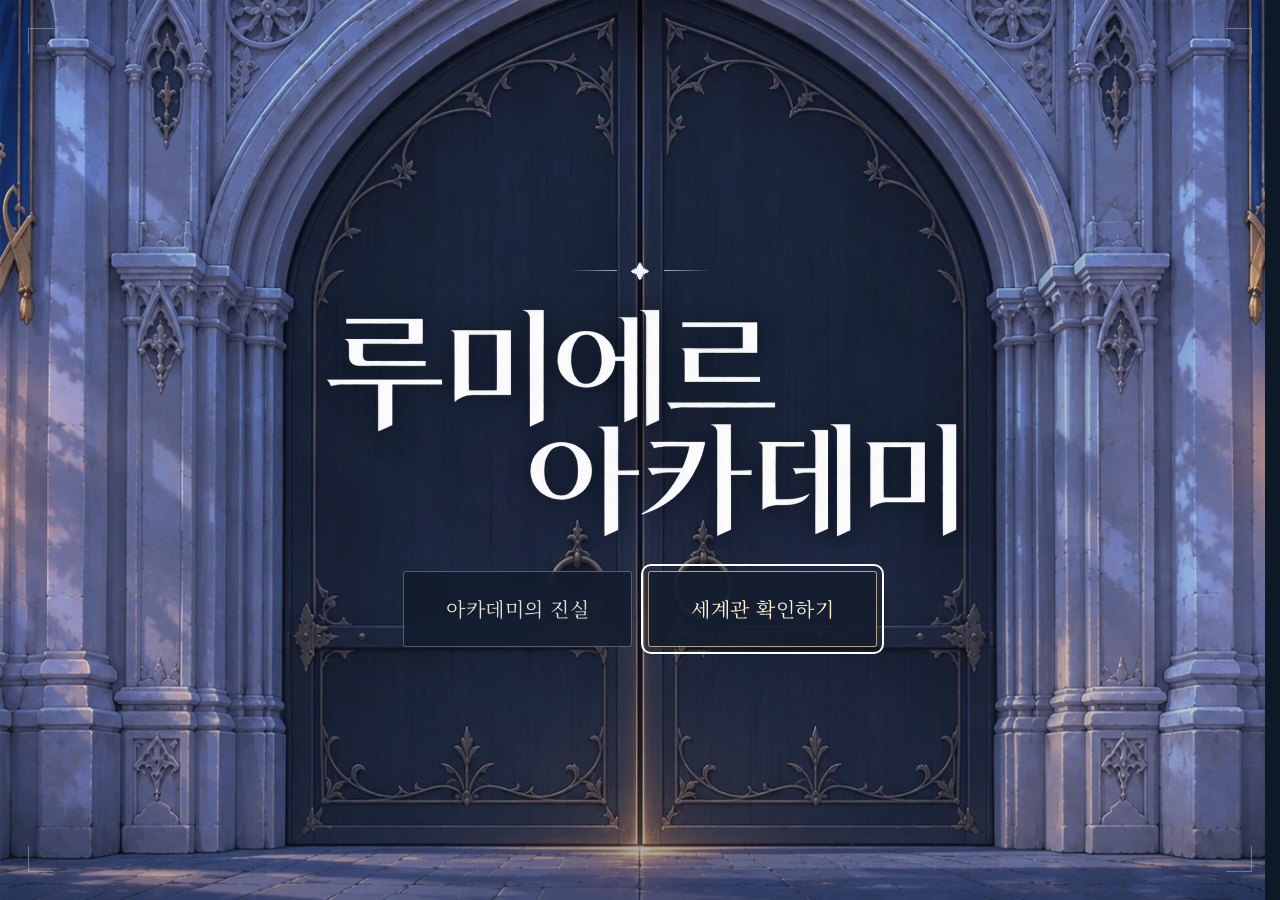
==== commit 12ee0096: "1" ====
--- a/index.html
+++ b/index.html
@@ -7,6 +7,12 @@
   <meta name="theme-color" content="#0e1928">
   <meta name="description" content="검과 마법이 공존하는 루미에르 아카데미. 성장과 교류, 경쟁과 선택이 얽힌 중세 판타지 작품 소개.">
   <title>루미에르 아카데미</title>
+  <link rel="stylesheet" href="./nma/webtoon-recommendations.css">
+  <script>
+    if(new URLSearchParams(location.search).get('entry')==='truth'){
+      document.documentElement.classList.add('truth-prelude');
+    }
+  </script>
   <link rel="preload" as="image" href="./academy-gate.webp" media="not all and (orientation: portrait) and (max-width: 760px)">
   <link rel="preload" as="image" href="./academy-gate-portrait.webp" media="(orientation: portrait) and (max-width: 760px)">
   <link rel="icon" type="image/svg+xml" href="data:image/svg+xml,%3Csvg xmlns='http://www.w3.org/2000/svg' viewBox='0 0 64 64'%3E%3Crect width='64' height='64' rx='12' fill='%230e1928'/%3E%3Cpath d='M32 7L38 25L56 32L38 39L32 57L26 39L8 32L26 25Z' fill='%23d3b779'/%3E%3C/svg%3E">
@@ -223,6 +229,50 @@
       transform:translate(-50%,-50%);
       filter:drop-shadow(0 3px 12px #020811b3);
     }
+    @media (prefers-reduced-motion: no-preference) {
+      html:not(.truth-prelude) .entry-screen[open]:not(.gate-active, .connecting) .entry-title {
+        --entry-title-focus-time: 1100ms;
+        --entry-title-glimmer-start: calc(var(--entry-title-focus-time) + 350ms);
+        --entry-title-glimmer-period: 5600ms;
+        animation: entry-title-focus var(--entry-title-focus-time) var(--ease-out) 220ms backwards var(--entry-title-play-state, running);
+      }
+      .spoiler-active .entry-screen { --entry-title-play-state: paused; }
+      .spoiler-active .entry-title::after { visibility: hidden; }
+      html:not(.truth-prelude) .entry-screen[open]:not(.gate-active, .connecting) .entry-title img {
+        animation: entry-title-halo var(--entry-title-glimmer-period) ease-in-out var(--entry-title-glimmer-start) infinite var(--entry-title-play-state, running);
+      }
+      @supports (mask-image: url("./academy-title.webp")) {
+        html:not(.truth-prelude) .entry-screen[open]:not(.gate-active, .connecting) .entry-title::after {
+          content: "";
+          position: absolute;
+          inset: 0;
+          mask: url("./academy-title.webp") center / 141% auto no-repeat;
+          background: linear-gradient(112deg, transparent 40%, #f4cc7c40 46%, #ffde8cd1 50%, #fff4d99e 52%, transparent 59%)
+            100% 50% / 250% 100% no-repeat;
+          opacity: 0;
+          pointer-events: none;
+          animation: entry-title-glint var(--entry-title-glimmer-period) ease-in-out var(--entry-title-glimmer-start) infinite var(--entry-title-play-state, running);
+        }
+      }
+      @keyframes entry-title-focus {
+        from { opacity: 0; filter: blur(6px); scale: 1.027; }
+        to { opacity: 1; filter: none; scale: 1; }
+      }
+      @keyframes entry-title-glint {
+        0% { opacity: 0; background-position: 100% 50%; }
+        12% { opacity: .84; }
+        24% { opacity: .36; }
+        32%, 100% { opacity: 0; background-position: 0 50%; }
+      }
+      @keyframes entry-title-halo {
+        0%, 36%, 100% {
+          filter: drop-shadow(0 3px 12px #020811b3) drop-shadow(0 0 0 #ffdc9b00);
+        }
+        15% {
+          filter: drop-shadow(0 3px 12px #020811b3) drop-shadow(0 0 7px #ffdc9b65);
+        }
+      }
+    }
     .entry-screen.connecting>.gate-architecture{filter:brightness(.6) saturate(.72)}
     .gate-architecture .gate-door{border-color:#756e60;background:linear-gradient(100deg,#172431,#414e5b 8%,#2e3b47 18%,#56616d 47%,#34414d 82%,#1b2936);box-shadow:inset 0 0 80px rgba(3,11,20,.5)}
     .gate-architecture .gate-door.right{background:linear-gradient(-100deg,#172431,#414e5b 8%,#2e3b47 18%,#56616d 47%,#34414d 82%,#1b2936)}
@@ -320,7 +370,22 @@
     .entry-truth:focus-visible{outline-color:var(--gold)}
     @media(max-width:650px){.entry-buttons .entry-enter>span{font-size:14px}}
     @media(max-width:360px){.entry-buttons{gap:10px}.entry-buttons .entry-enter>span{font-size:13px}}
-    body.spoiler-active{overflow:hidden}
+    body.spoiler-active, body.truth-viewer-active { overflow: hidden; }
+    .truth-viewer {
+      position: fixed;
+      inset: 0;
+      width: 100%;
+      height: 100%;
+      max-width: none;
+      max-height: none;
+      margin: 0;
+      padding: 0;
+      border: 0;
+      background: #000;
+      overflow: hidden;
+    }
+    .truth-viewer::backdrop { background: #000; }
+    .truth-viewer iframe { display: block; width: 100%; height: 100%; border: 0; }
     .spoiler-dialog{width:min(460px,calc(100% - 36px));max-height:calc(100svh - 36px);padding:34px 32px 28px;border:1px solid rgba(211,183,121,.4);border-radius:14px;background:linear-gradient(145deg,rgba(22,36,53,.96),rgba(9,18,30,.97));color:var(--ivory);text-align:center;box-shadow:0 28px 100px rgba(0,0,0,.5),inset 0 1px rgba(255,255,255,.05);backdrop-filter:blur(20px)}
     .spoiler-dialog:not([open]){display:none}.spoiler-dialog[open]{animation:spoiler-notice-in .25s var(--ease-out) both}
     .spoiler-dialog::backdrop{background:rgba(3,9,17,.65);backdrop-filter:blur(6px)}
@@ -759,6 +824,11 @@
       .music-control{min-height:46px;min-width:136px;font-size:13px}
       .academy-opening .gateway-skip{font-size:13px}
     }
+    @media (min-width: 761px) and (hover: hover) and (pointer: fine) {
+      .entry-buttons{width:min(474px,calc(100% - 48px));gap:16px}
+      .entry-buttons .entry-enter{min-height:76px;padding:12px 20px}
+      .entry-buttons .entry-enter>span{font-size:20px}
+    }
     @media (min-width:1480px) {
       .character-card-grid{grid-template-columns:repeat(3,minmax(0,1fr))}
     }
@@ -769,6 +839,485 @@
       .hero-kicker{margin-bottom:12px}
       .hero-copy{font-size:18px;line-height:1.8;margin-bottom:22px}
       .hero-bottom{bottom:22px}
+    }
+    /* Truth entry: tear the same sky image into offset bands before losing the signal. */
+    html.truth-prelude, .truth-prelude body, .truth-prelude .entry-screen,
+    .truth-prelude .entry-screen::backdrop { background: #000; }
+    .truth-prelude body > :not(#entry-screen) { visibility: hidden; }
+    .truth-prelude .entry-screen { padding: 0; overflow: hidden; }
+    .truth-prelude .entry-screen > :not(.academy-opening),
+    .truth-prelude .entry-screen::before,
+    .truth-prelude .opening-title { display: none; }
+    .truth-prelude .academy-opening[data-phase="waiting"] .opening-sky-surface { visibility: hidden; }
+    .truth-prelude .academy-opening[data-phase="waiting"] .gateway-skip,
+    .truth-prelude .academy-opening[data-phase="warning"] .gateway-skip {
+      color: #fff5ec;
+      background: #161319ed;
+      border-color: #fa8981a8;
+    }
+    .truth-prelude .academy-opening[data-phase="blackout"] .opening-stage,
+    .truth-prelude .academy-opening[data-phase="blackout"] .gateway-skip { visibility: hidden; }
+
+    .truth-signal-strips, .truth-signal-slice, .truth-warning {
+      position: absolute;
+      inset: 0;
+      pointer-events: none;
+    }
+    .truth-signal-strips { z-index: 1; visibility: hidden; }
+    .academy-opening[data-phase="warning"] .truth-signal-strips { visibility: visible; }
+    .truth-signal-slice {
+      --signal-offset: clamp(16px, 4vw, 56px);
+      clip-path: inset(43% 0 51%);
+      box-shadow: inset 0 1px #f76371, inset 0 -1px #4d819e;
+    }
+    .truth-signal-slice + .truth-signal-slice {
+      --signal-offset: calc(-1 * clamp(19px, 5vw, 70px));
+      clip-path: inset(51% 0 43%);
+    }
+    .academy-opening[data-phase="warning"] .truth-signal-slice .opening-sky-surface {
+      animation: truth-signal-tear 1.1s steps(1, end) both;
+      filter: contrast(1.15) saturate(.55) drop-shadow(3px 0 #e76973);
+    }
+    .academy-opening[data-phase="warning"] .truth-signal-slice + .truth-signal-slice .opening-sky-surface {
+      animation-delay: .08s;
+    }
+    @keyframes truth-signal-tear {
+      0% { transform: translateX(var(--signal-offset)); }
+      24% { transform: translateX(calc(var(--signal-offset) * -.35)); }
+      58% { transform: translateX(calc(var(--signal-offset) * .72)); }
+      84%, 100% { transform: translateX(calc(var(--signal-offset) * -.5)); }
+    }
+
+    .truth-warning-grain {
+      position: absolute;
+      inset: 0;
+      pointer-events: none;
+      background-image: url("[data-uri]");
+      background-size: 96px 96px;
+      mix-blend-mode: screen;
+      opacity: .18;
+      animation: truth-grain-shift .18s steps(1,end) infinite;
+    }
+    @keyframes truth-grain-shift {
+      0% { background-position: 0 0; }
+      33% { background-position: 23px -57px; }
+      66% { background-position: -19px 39px; }
+    }
+    .truth-warning {
+      z-index: 2;
+      color: #ff514c;
+      font: 700 clamp(11px, 2.6vw, 17px)/1.2 ui-monospace, Consolas, monospace;
+      letter-spacing: .15em;
+      background:
+        repeating-linear-gradient(0deg, #180b1115 0 1px, transparent 1px 4px),
+        radial-gradient(ellipse at center, #14070f12 20%, #46101d86 72%, #2b030ee8);
+    }
+    .truth-warning::before {
+      content: '';
+      position: absolute;
+      inset: 12px;
+      border: 1px solid #ff625e9e;
+      box-shadow: inset 0 0 28px #cc162346, 0 0 17px #f6324640;
+    }
+    .truth-warning::after {
+      content: '';
+      position: absolute;
+      inset: 0;
+      background: linear-gradient(0deg, #050205bd 0 23%, #ff5052ae 24% 27%, #58091057 29%, transparent 100%);
+      height: clamp(9px, 2.2vh, 22px);
+      opacity: 0;
+      animation: truth-tracking-loss 1.7s steps(1, end) both;
+    }
+    @keyframes truth-tracking-loss {
+      0% { top: 43%; opacity: 1; }
+      14% { top: 55%; opacity: .8; }
+      21% { opacity: 0; }
+      35% { top: 29%; opacity: .8; }
+      43% { opacity: 0; }
+      60% { top: 63%; opacity: .9; }
+      74% { top: 68%; opacity: .8; }
+      82% { opacity: 0; }
+      92%, 100% { top: 51%; opacity: 1; }
+    }
+    .truth-warning-center {
+      position: absolute;
+      top: 50%;
+      left: 50%;
+      width: min(650px, calc(100% - 64px));
+      padding: clamp(14px, 4vh, 32px) 12px;
+      transform: translate(-50%, -50%);
+      display: grid;
+      justify-items: center;
+      gap: .55rem;
+      border-block: 2px solid #ff3e3b;
+      background: linear-gradient(90deg, #210409b3, #190206f5 16% 84%, #210409b3);
+      box-shadow: 0 0 38px #6607108a, inset 0 0 22px #bb112d38;
+      animation: truth-warning-impact 1.7s steps(1, end) both;
+    }
+    .truth-warning-center::before,
+    .truth-warning-center::after {
+      content: '';
+      position: absolute;
+      inset-block: -2px;
+      width: 14px;
+      border: solid #ff3e3b;
+      border-width: 2px 0 2px 3px;
+      left: 0;
+    }
+    .truth-warning-center::after {
+      left: auto;
+      right: 0;
+      transform: scaleX(-1);
+    }
+    .truth-warning-center strong {
+      margin-inline-end: -.08em;
+      color: #ff393b;
+      font-size: clamp(36px, 9.8vw, 92px);
+      line-height: 1;
+      letter-spacing: .08em;
+      text-shadow: -2px 1px #9e1725, 3px 0 #660721, 0 0 16px #f9243c85;
+    }
+    .truth-warning-center span {
+      font-size: clamp(11px, 2.8vw, 22px);
+      letter-spacing: .2em;
+    }
+    @keyframes truth-warning-impact {
+      0% { opacity: 0; transform: translate(-50%, -50%) scale(1.04); }
+      11% { opacity: 1; transform: translate(-50%, -50%) scale(1.015); }
+      20% { transform: translate(-50%, -50%); }
+      36% { transform: translate(-51%, -50%) skewX(-2deg); }
+      44% { transform: translate(-50%, -50%); }
+      62% { transform: translate(-49%, -50%) skewX(2deg); }
+      68% { transform: translate(-50%, -50%); }
+      76% { transform: translate(-51.5%, -50%) skewX(-3deg); }
+      84%, 100% { transform: translate(-50%, -50%); }
+    }
+    .truth-warning-edge {
+      position: absolute;
+      inset-block-start: max(19px, calc(env(safe-area-inset-top) + 7px));
+      inset-inline-start: 23px;
+      padding: 5px 8px;
+      border-inline-start: 2px solid #ff514c;
+      background: #24050bda;
+      color: #ff514c;
+      font-size: clamp(10px, 2.4vw, 13px);
+      text-shadow: 0 0 9px #f7475085;
+    }
+    .truth-warning-edge + .truth-warning-edge {
+      inset-inline-start: auto;
+      inset-inline-end: 23px;
+      border-inline-start: 0;
+      border-inline-end: 2px solid #ff514c;
+    }
+
+    .academy-part-topics {
+      margin: 0;
+    }
+    .academy-part-topics > div {
+      border-top: 1px solid var(--line);
+      padding-block: 14px;
+    }
+    .academy-part-topics > div:last-child {
+      padding-bottom: 0;
+    }
+    .academy-part-topics dt {
+      color: var(--gold);
+      font-weight: 600;
+      margin-bottom: 5px;
+    }
+    .academy-part-topics dd {
+      margin: 0;
+      color: #cbd7e4;
+      font-size: clamp(15px, 1.25vw, 17px);
+      line-height: 1.8;
+      word-break: keep-all;
+      overflow-wrap: anywhere;
+    }
+    #world > .page-heading,
+    .webtoon-shelf {
+      max-width: 920px;
+      margin-inline: auto;
+    }
+    #world > .page-heading {
+      margin-bottom: clamp(18px, 3vw, 30px);
+      padding: 0 5px;
+      border: 0;
+      background: transparent;
+      box-shadow: none;
+      backdrop-filter: none;
+      -webkit-backdrop-filter: none;
+    }
+    #world-title { margin: 0; text-align: center; text-shadow: 0 2px 12px #000b; }
+    .webtoon-shelf {
+      display: grid;
+      grid-template-columns: repeat(3, minmax(0, 1fr));
+      column-gap: clamp(12px, 2.5vw, 26px);
+      padding-block-end: 12px;
+    }
+    .webtoon-shelf-card {
+      --cover-position: center 48%;
+      --book-edge: #d7c79d60;
+      --book-accent: #e1c586;
+      position: relative;
+      display: grid;
+      grid-template-columns: minmax(0, 1fr);
+      grid-template-rows: auto 1fr;
+      min-width: 0;
+      margin-inline: 5px;
+      border: 1px solid var(--book-edge);
+      border-radius: 4px;
+      overflow: hidden;
+      background: #131e2e;
+      box-shadow: 0 8px 22px #04091287;
+      color: var(--ivory);
+      transition: border-color .24s ease, box-shadow .24s ease, transform .24s var(--ease-out);
+    }
+    .webtoon-cover {
+      position: relative;
+      display: block;
+      width: 100%;
+      aspect-ratio: 832 / 1216;
+      align-self: start;
+      overflow: hidden;
+      background: #131e2e;
+    }
+    .webtoon-cover img {
+      position: absolute;
+      inset: 0;
+      display: block;
+      width: 100%;
+      height: 100%;
+      object-fit: cover;
+      object-position: var(--cover-position);
+    }
+    .webtoon-shelf-friend .webtoon-cover img,
+    .webtoon-shelf-truth .webtoon-cover img { object-fit: contain; }
+    .webtoon-cover img[data-src], .webtoon-cover.is-unavailable img { visibility: hidden; }
+    .webtoon-book-label {
+      display: grid;
+      grid-template-rows: auto auto 1fr;
+      justify-items: start;
+      gap: 6px;
+      padding: 16px clamp(14px, 1.8vw, 24px) 22px;
+      border-top: 1px solid var(--book-edge);
+      background: linear-gradient(150deg, #172335, #0d1727);
+    }
+    .webtoon-book-label strong {
+      font: 600 clamp(18px, 2vw, 29px)/1.3 var(--serif);
+      word-break: keep-all;
+    }
+    .webtoon-book-label small {
+      color: #c6ceda;
+      font-size: .9rem;
+    }
+    .webtoon-shelf-truth small { color: #f1c1b9; }
+    .webtoon-book-action {
+      display: inline-flex;
+      align-items: center;
+      gap: 8px;
+      min-height: 32px;
+      align-self: end;
+      margin-top: 6px;
+      padding: 3px 10px;
+      border: 1px solid var(--book-edge);
+      border-radius: 2px;
+      color: var(--book-accent);
+      font-size: .88rem;
+      font-weight: 650;
+      transition: color .22s ease, background-color .22s ease, border-color .22s ease;
+    }
+    .webtoon-shelf-card:focus-visible {
+      z-index: 2;
+      border-color: var(--book-accent);
+      outline: 2px solid var(--book-accent);
+      outline-offset: 4px;
+      transform: translateY(-6px);
+    }
+    .webtoon-shelf-card:is(:focus-visible, :active) .webtoon-book-action {
+      border-color: var(--book-accent);
+      background: var(--book-accent);
+      color: #0b1220;
+    }
+    @media (hover: hover) and (pointer: fine) {
+      .webtoon-shelf-card:hover {
+        z-index: 2;
+        border-color: var(--book-accent);
+        box-shadow: 0 13px 26px #040912b3;
+        transform: translateY(-5px);
+      }
+      .webtoon-shelf-card:hover .webtoon-book-action {
+        border-color: var(--book-accent);
+        background: var(--book-accent);
+        color: #0b1220;
+      }
+    }
+    @media (width > 650px) {
+      @supports (grid-template-rows: subgrid) {
+        .webtoon-shelf-card {
+          grid-row: 1 / span 4;
+          grid-template-rows: subgrid;
+        }
+        .webtoon-book-label {
+          grid-row: 2 / span 3;
+          grid-template-rows: subgrid;
+        }
+      }
+    }
+    @media (max-width: 650px) {
+      .webtoon-shelf {
+        grid-template-columns: minmax(0, 1fr);
+        gap: 12px;
+      }
+      .webtoon-shelf-card {
+        grid-template-columns: clamp(82px, 32vw, 144px) minmax(0, 1fr);
+        grid-template-rows: auto;
+      }
+      .webtoon-book-label {
+        grid-template-rows: auto;
+        align-content: center;
+        gap: 4px;
+        padding: 11px 12px;
+        border-top: 0;
+        border-left: 1px solid var(--book-edge);
+      }
+      .webtoon-book-label strong { font-size: clamp(17px, 4.6vw, 24px); }
+      .webtoon-book-action { min-height: 26px; margin-top: 2px; font-size: .82rem; }
+    }
+    @media (prefers-reduced-motion: no-preference) {
+      body:not(.entry-active):not(.webtoon-reading) #world:not([hidden]) .webtoon-shelf-card {
+        animation: webtoon-shelf-rise 570ms cubic-bezier(.22, 1, .36, 1) var(--webtoon-delay, 0ms) backwards;
+      }
+      .webtoon-shelf-card:nth-child(2) { --webtoon-delay: 170ms; }
+      .webtoon-shelf-card:nth-child(3) { --webtoon-delay: 340ms; }
+      .webtoon-shelf-card:focus-visible {
+        opacity: 1 !important;
+        translate: none !important;
+      }
+    }
+    @keyframes webtoon-shelf-rise {
+      from { opacity: 0; translate: 0 22px; }
+      to { opacity: 1; translate: 0 0; }
+    }
+    @media (prefers-reduced-motion: reduce) {
+      .webtoon-shelf-card, .webtoon-book-action { transition: none; }
+      .webtoon-shelf-card:is(:hover, :focus-visible) { transform: none; }
+    }
+    body.webtoon-reading { background: #100f14; }
+    .webtoon-reading .header { position: relative; top: auto; }
+    .webtoon-reading .academy-page-background { display: none; }
+    body.webtoon-reading #world {
+      width: 100%;
+      max-width: none;
+      padding-block: 22px 36px;
+    }
+    .webtoon-reading #world > .page-heading,
+    .webtoon-reading #world > .webtoon-shelf { display: none; }
+    .webtoon-reader {
+      margin: 0;
+      padding: 0;
+      border: 0;
+      background: transparent;
+    }
+    .webtoon-reader-header,
+    #webtoon-phase {
+      width: min(800px, calc(100% - 40px));
+      margin-inline: auto;
+    }
+    .webtoon-reader-toolbar {
+      display: flex;
+      align-items: center;
+      justify-content: space-between;
+      gap: 12px;
+      margin-bottom: 14px;
+    }
+    .webtoon-reader-back {
+      display: inline-flex;
+      align-items: center;
+      min-height: 44px;
+      color: #e2c88b;
+      font-size: .94rem;
+    }
+    .webtoon-reader-toolbar .music-control {
+      position: static;
+      min-width: 0;
+      z-index: auto;
+    }
+    .webtoon-reader-header h2 {
+      margin: 0 0 16px;
+      font: 500 clamp(22px, 2.6vw, 32px)/1.4 var(--serif);
+    }
+    .webtoon-phase-nav {
+      display: grid;
+      grid-template-columns: repeat(3, minmax(0, 1fr));
+      gap: 6px;
+    }
+    .webtoon-phase-nav a,
+    .webtoon-pagination > * {
+      display: grid;
+      place-items: center;
+      min-height: 44px;
+      padding: 6px;
+      border: 1px solid rgba(211, 183, 121, .28);
+      background: #121f2e;
+      color: #d0dae4;
+      font-size: .875rem;
+    }
+    .webtoon-pagination > :disabled {
+      border-color: rgba(185, 200, 215, .18);
+      background: #101720;
+      color: #aab9c8;
+      text-align: center;
+      cursor: default;
+    }
+    .webtoon-phase-nav a[aria-current="page"] {
+      border-color: var(--gold);
+      background: #242a32;
+      color: #f1dba4;
+    }
+    .webtoon-phase-nav a:hover,
+    .webtoon-pagination a:hover {
+      border-color: var(--gold);
+      color: #f1dba4;
+    }
+    .webtoon-phase-title {
+      margin: 24px 0 14px;
+      font: 500 clamp(19px, 2.6vw, 28px)/1.5 var(--serif);
+      word-break: keep-all;
+    }
+    .webtoon-page {
+      margin: 0;
+      background: #121115;
+    }
+    .webtoon-strip {
+      position: relative;
+      aspect-ratio: var(--strip-ratio);
+    }
+    .webtoon-strip img {
+      position: absolute;
+      inset: 0;
+      display: block;
+      width: 100%;
+      height: 100%;
+    }
+    .webtoon-strip img[data-src] { visibility: hidden; }
+    .webtoon-strip.is-unavailable img { display: none; }
+    .webtoon-strip .media-fallback {
+      position: absolute;
+      inset: 0;
+    }
+    .webtoon-pagination {
+      display: grid;
+      grid-template-columns: repeat(2, minmax(0, 1fr));
+      gap: 8px;
+      margin-top: 16px;
+    }
+    @media (max-width: 650px) {
+      .webtoon-reader-header,
+      #webtoon-phase { width: 100%; }
+      .webtoon-reader-header, .webtoon-phase-title, .webtoon-pagination {
+        padding-left: max(12px, env(safe-area-inset-left));
+        padding-right: max(12px, env(safe-area-inset-right));
+      }
     }
   </style>
 </head>
@@ -784,7 +1333,7 @@
         <img src="./academy-title.webp" alt="루미에르 아카데미" width="1671" height="941">
       </h1>
       <div class="entry-buttons">
-        <button class="entry-enter entry-truth" id="entry-truth" type="button" title="스포일러 확인 후 별도 사이트를 새 탭에서 엽니다"><span>아카데미의 진실</span></button>
+        <button class="entry-enter entry-truth" id="entry-truth" type="button" title="스포일러 확인 후 NMA 기록으로 이동합니다"><span>아카데미의 진실</span></button>
         <button class="entry-enter" id="entry-enter" type="button" autofocus><span>세계관 확인하기</span></button>
       </div>
     </div>
@@ -809,8 +1358,14 @@
             <span class="light-bokeh" style="--x:85%;--y:73%;--delay:1s;--size:42px;--drift:64px;--rise:-32px"></span>
           </div>
           <div class="opening-white-veil"></div>
-          <div class="opening-copy"><p><span>다른 세상에서도</span><span>너를.</span></p></div>
+          <div class="opening-copy"><p><span>이번에야말로</span> <span>너를 지켜줄게</span></p></div>
           <div class="opening-title"><span class="opening-logo"><span class="opening-title-text"><span>루미에르</span><span>아카데미</span></span><img id="opening-logo" data-src="./academy-title.webp" width="1671" height="941" alt="" decoding="async"></span></div>
+        </div>
+        <div class="truth-warning" id="truth-warning" lang="en" hidden>
+          <div class="truth-warning-grain"></div>
+          <div class="truth-warning-center"><strong>WARNING</strong><span>DISCONNECT NOW</span></div>
+          <span class="truth-warning-edge">SIGNAL UNSTABLE</span>
+          <span class="truth-warning-edge">WARNING</span>
         </div>
         <div class="gate-architecture" id="gate-architecture" aria-hidden="true">
           <div class="painted-gate">
@@ -873,7 +1428,7 @@
         <span class="brand-text"><strong>루미에르 아카데미</strong></span>
       </a>
       <button class="menu-toggle" aria-controls="navigation" aria-expanded="false">메뉴</button>
-      <nav class="nav" id="navigation" aria-label="주요 메뉴"><a class="active" href="#home" aria-current="page">작품 소개</a><a href="#world">세계관</a><a href="#academy">아카데미</a><a href="#characters">인물 소개</a></nav>
+      <nav class="nav" id="navigation" aria-label="주요 메뉴"><a class="active" href="#home" aria-current="page">작품 소개</a><a href="#world">세계관(웹툰)</a><a href="#academy">아카데미</a><a href="#characters">인물 소개</a></nav>
     </div>
   </header>
   <main id="main">
@@ -884,24 +1439,106 @@
         <div class="hero-kicker">검과 마법, 그리고 당신의 이야기</div>
         <h1 id="hero-title"><span>루미에르</span><span>아카데미</span></h1>
         <p class="hero-copy">같은 문을 넘었지만,<br>꿈꾸는 미래는 서로 다르다.</p>
-        <div class="hero-actions"><a class="button primary" href="../NMA/index.html" data-truth-confirm>아카데미 진실 확인</a><a class="button" href="#characters">인물 만나보기</a></div>
+        <div class="hero-actions"><a class="button primary" href="./nma/index.html#archive/1" data-truth-confirm>아카데미 진실 확인</a><a class="button" href="#characters">인물 만나보기</a></div>
       </div>
       <div class="hero-bottom wrap"><span class="hero-genres">중세 판타지 · 성장 · 교류 · 연애 · 전투 · 군상극</span></div>
     </section>
     </div>
     <section class="page-view wrap" id="world" data-view="world" hidden aria-labelledby="world-title">
-      <div class="page-heading"><h1 id="world-title" tabindex="-1">명예를 약속하는 곳,<br><span>꿈이 부딪히는 곳.</span></h1><p>제국 수도의 중심에서, 서로 다른 욕망이 하나의 이야기를 만든다.</p></div>
-      <div class="world-layout"><aside class="document-label"><span class="document-mark">검과 마법이<br>공존하는 세계</span><dl><div><dt>배경</dt><dd>중세 판타지 · 제국 수도</dd></div><div><dt>교육기관</dt><dd>전원 기숙제 사관학교</dd></div><div><dt>입학생</dt><dd>의무교육을 마친 성인</dd></div></dl></aside><article class="world-article"><h2>루미에르 아카데미</h2><p>레온하트 대륙의 제국 수도에 자리한 대륙 최고의 전원 기숙제 사관형 고등학부. 의무교육을 마친 성인들이 입학하며, 입학생들은 이미 제국 평균 이상의 실력을 갖추고 있다. 귀족과 평민은 같은 아카데미에 모이지만, 신분과 가문이 만드는 기회의 차이까지 사라지지는 않는다.</p><p>아카데미에는 학년과 학부 구분이 없다. 모든 학생이 검술과 마법을 필수로 배우며, 서로 다른 숙련도와 특화, 출신을 바탕으로 성과와 랭킹을 통해 자신의 위치를 증명한다.</p><h2>성장이 기회가 되고, 서열이 미래가 된다</h2><p>졸업은 제국 평균 이상의 직위와 수입, 생활을 보장한다. 랭킹과 성과에 따라 교육과 생활, 장비와 진로의 기회가 달라지며, 학생들은 그 미래를 차지하기 위해 치열하게 경쟁한다.</p><p>랭킹은 단순한 명부의 숫자가 아니다. 수업반과 시설, 장비와 기숙사, 장학금과 진로에까지 영향을 미친다. 귀족 가문의 후원과 학생 파벌은 그 경쟁을 더욱 복잡하게 만든다.</p><div class="pullquote"><p>재능만으로는 설명할 수 없는 서열.<br>힘만으로는 지켜낼 수 없는 관계.</p></div><h2>아카데미 너머, 레온하트 대륙</h2><p>왕실의 평화 노선과 무력 통일을 둘러싼 대립, 흑요 모험단의 탐험, 루벨 마을의 질서. 교정 밖에서도 각자의 신념과 욕망은 서로 다른 선택으로 이어진다. 20층으로 이루어진 미궁에는 다섯 층마다 강적이 기다리며, 모험가들은 더 깊은 곳을 향해 나아간다.</p></article></div>
-      <div class="section-heading lower-heading"><h2>관계와 선택이 만드는 군상극</h2></div>
-      <div class="theme-grid"><article><h3>수련과 학업</h3><p>수업, 시험, 훈련과 대련 속에서 재능과 노력이 마주한다. 성장은 실력뿐 아니라 자신의 길을 찾는 과정이 된다.</p></article><article><h3>교류와 연애</h3><p>기숙사 생활, 동아리, 사교행사와 축제. 서로를 알아가는 시간 속에서 우정과 애정, 경쟁과 갈등이 쌓인다.</p></article><article><h3>정치와 모험</h3><p>귀족 가문과 학생 파벌의 이해관계는 교내 일상에 스며든다. 현장실습과 진로 경쟁은 아카데미 너머의 세계와 이어진다.</p></article></div>
-      <div class="page-next"><span>이 세계에서의 하루가 궁금하다면</span><a class="button" href="#academy">아카데미 살펴보기</a></div>
+      <div class="page-heading">
+        <h1 id="world-title" tabindex="-1">세계관(웹툰)</h1>
+      </div>
+      <nav class="webtoon-shelf" aria-label="웹툰 선택">
+        <a class="webtoon-shelf-card" href="#world/main-story" aria-controls="world-webtoon-reader">
+          <span class="webtoon-cover" aria-hidden="true">
+            <span class="media-fallback" hidden><span>표지 준비 중</span></span>
+            <img data-media-image data-src="academy-gate-portrait.webp" alt="" decoding="async">
+          </span>
+          <span class="webtoon-book-label">
+            <strong>메인웹툰</strong>
+            <small>입학식</small>
+            <span class="webtoon-book-action" aria-hidden="true">읽기 <span>→</span></span>
+          </span>
+        </a>
+        <a class="webtoon-shelf-card webtoon-shelf-friend" href="#world/childhood-friend" aria-controls="world-webtoon-reader">
+          <span class="webtoon-cover" aria-hidden="true">
+            <span class="media-fallback" hidden><span>표지 준비 중</span></span>
+            <img data-media-image data-src="assets/webtoons/covers/childhood-friend.webp" alt="" decoding="async">
+          </span>
+          <span class="webtoon-book-label">
+            <strong>소꿉친구 웹툰</strong>
+            <small>NTR 모드 웹툰</small>
+            <span class="webtoon-book-action" aria-hidden="true">읽기 <span>→</span></span>
+          </span>
+        </a>
+        <a class="webtoon-shelf-card webtoon-shelf-truth" href="./nma/index.html#archive/1" data-truth-confirm aria-haspopup="dialog">
+          <span class="webtoon-cover" aria-hidden="true">
+            <span class="media-fallback" hidden><span>표지 준비 중</span></span>
+            <img data-media-image data-src="assets/webtoons/covers/academy-truth.webp" alt="" decoding="async">
+          </span>
+          <span class="webtoon-book-label">
+            <strong>아카데미의 진실</strong>
+            <small>스포일러 주의</small>
+            <span class="webtoon-book-action" aria-hidden="true">열기 <span>→</span></span>
+          </span>
+        </a>
+      </nav>
+      <section class="webtoon-reader" id="world-webtoon-reader" aria-labelledby="webtoon-reader-title" hidden>
+        <header class="webtoon-reader-header">
+          <div class="webtoon-reader-toolbar">
+            <a class="webtoon-reader-back" href="#world">← 웹툰 목록</a>
+            <div id="webtoon-reader-audio"></div>
+          </div>
+          <h2 id="webtoon-reader-title"></h2>
+          <nav class="webtoon-phase-nav" id="webtoon-phase-nav" aria-label="웹툰 Phase 선택"></nav>
+        </header>
+        <article id="webtoon-phase" aria-labelledby="webtoon-phase-title"></article>
+      </section>
     </section>
     <section class="page-view wrap" id="academy" data-view="academy" hidden aria-labelledby="academy-title">
-      <div class="page-heading"><h1 id="academy-title" tabindex="-1">검과 마법의 배움터.</h1><p>혹독한 수련과 평범한 일상, 그 사이에서 자라나는 이야기.</p></div>
-      <div class="faculty-grid"><article class="faculty"><h2>검술 수업</h2><p class="faculty-lead">검을 다루는 힘.<br>그리고 그 힘을 쓸 때의 판단.</p><p>훈련과 대련을 통해 실력을 갈고닦는다. 호쾌한 검술 교수 노엘은 학생들에게 혹독한 훈련을 요구하면서도, 성장과 몸 상태를 세심하게 살핀다.</p><div class="faculty-person"><span>담당 교수</span><a href="#characters/9">노엘</a></div></article><article class="faculty magic"><h2>마법 수업</h2><p class="faculty-lead">현상을 이해하는 지식.<br>그 지식을 현실로 옮기는 마법.</p><p>마법에 대한 지식과 운용을 배운다. 냉정하고 우아한 마법 교수 오필리아는 지식에 대한 강한 자부심을 지니며, 학생들을 엄격하게 지도한다.</p><div class="faculty-person"><span>담당 교수</span><a href="#characters/10">오필리아</a></div></article></div>
-      <div class="life-grid"><div><h2 class="life-heading">수업이 끝나도,<br>이야기는 계속된다.</h2><p class="muted">배움, 만남, 경쟁. 아카데미의 일상은 서로 이어져 있다.</p></div><div class="life-list"><details open><summary><span>01</span>수업과 시험</summary><p>성과를 증명하고 진로를 준비하는 시간. 각자의 재능과 목표는 수업과 시험을 통해 드러난다.</p></details><details><summary><span>02</span>기숙사와 동아리</summary><p>전원 기숙제 생활 속에서 학생들은 서로의 일상을 공유한다. 동아리와 학생회 활동은 교실 밖의 관계를 만든다.</p></details><details><summary><span>03</span>사교행사와 축제</summary><p>연습과 공부에서 잠시 벗어나는 만남의 자리. 새로운 인연이 생기는 동시에, 신분과 파벌의 영향력도 드러난다.</p></details><details><summary><span>04</span>공개 랭킹전</summary><p>중앙대련장에서 이루어지는 공개 대련. 승리가 확정되면 승자와 패자의 학급 랭킹이 교환되며, 다른 학생의 순위는 유지된다. 랭킹은 전투력 그 자체와 같지 않다.</p></details><details><summary><span>05</span>현장실습과 진로</summary><p>아카데미에서 쌓은 배움을 외부 현장에서 시험한다. 졸업 이후의 진로를 두고 귀족 가문과 기사단, 마법기관의 관심과 학생들의 경쟁이 맞물린다.</p></details></div></div>
-      <div class="rank-note"><h2>학급 랭킹</h2><p>학급 안에서 공개되는 서열. 실력뿐 아니라 신분, 인맥, 후원과 학생 사이의 관계가 경쟁에 얽힌다. 높은 순위의 명예와 낮은 순위의 압박은 학생마다 서로 다른 선택으로 이어진다.</p><h2>실비아파와 알프레도파</h2><p>발렌티스 공작가와 아르젠트 공작가의 오랜 반목은 교내에서도 이어진다. 실비아와 알프레도를 중심으로 두 파벌이 맞서며, 어느 쪽과 관계를 맺느냐에 따라 교내 대우와 후원, 진로 기회가 달라진다. 어느 파벌에도 속하지 않은 학생은 기회에서 밀려나기도 한다.</p></div>
-      <div class="page-next"><span>이곳에서 각자의 미래를 꿈꾸는 사람들</span><a class="button" href="#characters">인물 명부 열람</a></div>
+      <div class="page-heading">
+        <h1 id="academy-title" tabindex="-1">아카데미에서 왕실까지</h1>
+        <p>루미에르의 교정에서 쌓은 실력과 평판은 졸업 뒤 레온하트 왕실에서 마주할 기회와 갈등의 바탕이 됩니다.</p>
+      </div>
+      <div class="faculty-grid">
+        <article class="faculty" aria-labelledby="academy-part-one">
+          <h2 id="academy-part-one">1부 아카데미편</h2>
+          <p class="faculty-lead">검술과 마법을 배우는 학생들은 같은 교실에서 만나고, 대련장에서는 서로 순위를 다툽니다.</p>
+          <dl class="academy-part-topics">
+            <div>
+              <dt>수업과 합동 수련</dt>
+              <dd>개별 수련으로 시작해 두 명이 한 조를 이뤄 과제와 평가를 함께 치릅니다. 기숙사와 다과회에서는 수업 밖의 인연이 생기고 소문이 오갑니다.</dd>
+            </div>
+            <div>
+              <dt>공개 랭킹전과 파벌</dt>
+              <dd>공개 랭킹전은 1대1과 2대2로 열립니다. 실비아파와 알프레도파는 유망한 학생을 영입하고 귀족의 후원과 훈련 기회를 두고 맞섭니다.</dd>
+            </div>
+            <div>
+              <dt>졸업의 관문</dt>
+              <dd>축제에서 열리는 2대2 토너먼트를 거치면 왕실이 참관하는 최종 토너먼트가 기다립니다. 아카데미의 경쟁은 졸업 이후 새로운 무대로 이어집니다.</dd>
+            </div>
+          </dl>
+        </article>
+        <article class="faculty magic" aria-labelledby="academy-part-two">
+          <h2 id="academy-part-two">2부 왕실편</h2>
+          <p class="faculty-lead">졸업생들을 초청한 레온하트 왕실에서는 왕권과 나라의 앞날을 두고 서로 다른 목소리가 맞섭니다.</p>
+          <dl class="academy-part-topics">
+            <div>
+              <dt>왕실의 초청</dt>
+              <dd>졸업생들은 알현과 연회에서 귀족, 관료, 기사들과 만납니다. 왕실 기사 선발에 지원하거나 후원을 구하며 각자의 진로를 모색합니다.</dd>
+            </div>
+            <div>
+              <dt>평화를 둘러싼 두 노선</dt>
+              <dd>소피아는 협상과 합의로 평화를 지키려 합니다. 에드먼드는 강한 군사력으로 대륙을 통일해 나라를 지키려 합니다.</dd>
+            </div>
+            <div>
+              <dt>궁정의 이해관계</dt>
+              <dd>귀족과 군부는 인사, 군권, 외교를 둘러싸고 협력하거나 서로를 견제합니다. 함께 수련했던 졸업생들도 이제 저마다의 신념과 책임에 따라 선택합니다.</dd>
+            </div>
+          </dl>
+        </article>
+      </div>
+      <div class="page-next"><span>아카데미와 왕실의 주요 인물</span><a class="button" href="#characters">인물 명부 열람</a></div>
     </section>
     <section class="page-view wrap" id="characters" data-view="characters" hidden aria-labelledby="characters-title">
       <div class="page-heading"><h1 id="characters-title" tabindex="-1">서로 다른 꿈을 가진 이들.</h1><p>루미에르 아카데미에서 레온하트 대륙까지. 인물의 이야기와 순간의 기록을 살펴보세요.</p></div>
@@ -932,9 +1569,10 @@
     <span class="spoiler-mark" aria-hidden="true">!</span>
     <h2 id="spoiler-title">스포일러 주의</h2>
     <!-- Temporary notice copy; replace when the final wording is ready. -->
-    <p id="spoiler-message">작품의 주요 내용이 포함되어 있습니다.<br>계속 확인하시겠습니까?</p>
-    <div class="spoiler-actions"><a class="button primary" id="spoiler-yes" href="../NMA/index.html" target="_blank" rel="noopener noreferrer" aria-label="예, 아카데미의 진실을 새 탭에서 열기">예</a><button class="button" id="spoiler-no" type="button" autofocus>아니오</button></div>
+    <p id="spoiler-message">작품의 주요 내용이 포함되어 있으며, 경보음이 나옵니다.<br>계속 확인하시겠습니까?</p>
+    <div class="spoiler-actions"><a class="button primary" id="spoiler-yes" href="./nma/index.html#archive/1" aria-label="예, 아카데미의 진실로 이동">예</a><button class="button" id="spoiler-no" type="button" autofocus>아니오</button></div>
   </dialog>
+  <dialog class="truth-viewer" id="truth-viewer" aria-label="아카데미의 진실"></dialog>
   <dialog class="character-dialog" id="character-dialog" aria-labelledby="character-detail-title">
     <div class="character-dialog-tools"><button class="character-dialog-close" id="character-dialog-close" type="button" aria-label="인물 상세 닫기" autofocus>×</button></div>
     <div class="character-detail-layout">
@@ -950,6 +1588,8 @@
   <button class="music-control" id="music-toggle" type="button" aria-label="음소거" aria-pressed="true"><span class="music-spectrum" aria-hidden="true"><i></i><i></i><i></i></span><span id="music-label">음소거</span></button>
   <p class="sr-only" id="music-status" role="status" aria-live="polite"></p>
   <script type="application/json" id="music-spectrum-data">{"source":"arcademy.mp3","sha256":"3ecd7117bd8d35132f5e7d5c75a2a9f7ca6deeb213f9c1118f98cdfeef45a9e8","duration":188.01351473922904,"frameRate":15,"frameCount":2821,"bandCount":7,"frameOffsetSeconds":0,"bands":[60,140,300,650,1400,3000,6500,12000],"data":"[base64]/Yly4AdqTI1JQtAHmxzNyTMwCTzN7fgTIAjs3e1HEZAIzM3c1wHgB5yt7GbRgAecXdvm4JAIi/47doAAB8vuS0YwAAdL3ksWIVAHK73qlmGABzt92ndhsAe7HloW4WAHex4bJvFgCLrtvVgCYAjqbW0XYhAHyd1NJsGAB0kc7PZA8AX47Kz2MHAGiJxtlmEQBehcXUZg4Ad3/s0W4zAHl178ZnMwBzferDekUAjn/owIZNAIOA5MOBPgCCfuDcj0YAjX3a14s0AH500+eXVAB/cs7lh0cAfK7W5ohXAJXS6+6UagCF1urljFoAddDp5IVQAGzG6N+KRACJwuntnV8AiL/q8KpaAHu94+ShTwCAu+PfmUgAib3k2JFLAH645eOQWQBvtd/fh0QAbLHX2IA2AHSw0tR/MQB0qdvcfjYAdbLb6opGAGS70+N/OgBuv8/[base64]/y16xuAILE8tivcQ2m1vTxunobpd7s7qxvAKTg6OenbgCf5+zcrXMGleju17N6F5Hm7PG9fx2d5efwy4EeqOfc7NOGKKHq3eTakjSk6fDq1pA4pOf/3MWLMp3n/9nCizKM5Pzhyo89l9794saXQrTd/OXGlE3L3ebzwo4929rr7sKFLNvP7O6/gyjgy+nuwIIo4NHr7cODKd3R7O+8hyXc0O/0u40s19P38cCJJtLP9eK1hSHP0PPxvIc1zs7y/L2NKc7P7/fDizrOy+j/xIk50sjj/8WOO9LH5v/Dj0fVy+L8yI431cnl/8aKRdXE6v/CjkHWv+j6yJBA08Tl9smSRdHK5/TMllDQyef0zZZNy8Lg9b+VOMq34ve6jjTEsOX6upE4taHk/cOSO6mi3/jbkTyiotX+1ZE4wsLa/saXOcjL2/nKlS3Nzt31z44nzdDj+s6XL8bQ5PnHkSfQ097/wpUzvtnl/76SKsjg6vfAiy7A5ej0v4wkv+Pz8L+MIMDW8u68iyfE1Ojtu4sjxeHp7MWMKr3m6e3BkCy33+rwx4sxud7v8L6EIsDZ7Ou/fRbB1+/pwX0fyNjs6sN/Fcza6evFiDbQ2Ofjy40rytzk6NGUNcnh6PLLjUHK4efyyos0xOP46seKPLjh/tzHiDKt4PPdzIM5pd/44M+CR7Xe/9zIgku74//Zy4BMyeX+08R+Pbzm/NLDeTTE6PvQynwwyuL4zciAL8jn+MvHfS7G6PbJzIAtyOv5zM2FM8Ls+czKfjK/6/zPyYM2vfL+0s+GN7/y+tXKlDzI7v7Vy5dGyun/1cqOQ8nl/9THj0TM4P/by48/zt7/1cqMRc/b/9TNi0nN2f/P1Y9Fztz/0tCUVs3e/9PMmUfL3f/WzZc+ytz/2tKVPMrW/9bRlj7K0v/Tx5hXyNb/2sWXQcfZ/9zGjz661vzgxIlBuNf038mMRbng+NrDikq34/XYuIk6v+b01bSGOMDl99CzfzTC4/XPr4Q0wOrz06qDNLzt9dOzgzG87/3Rs4o7r+z/1bWFOa/u/9m0i0Cs7P/Zt5I/ren/1LeVQbTn+9e9lEe96PjVvJRGxun917qSTMLm/Ny3kEC53fXiuJFFsNL25riTQqnS+OO0kz+v0PnqsZRQtsr55KyLPbzJ997PjD7BzvfX3YYxx9D10diCMMjL8OTUgT3Hv/De2IAzxa/y4NSEM72m8tvMgTCxt+vX1X0zsMTg3N98NqHB19nVdDCCyNDVynYuas/Ozr1xLGzQ28izZy2Cz+XKqWAudszfy6hfMFbN7cuvazJlz/DCsHArYdLywK97L1bO9L+wejJRzfXTrncwYczy76x5MG7I7eiqeC9exOnwsYM7a7/p76yGMVK+5u6qhDRbvuTytIM1XLrh67aDNGm44u62jjtltOPvso46Z6/r67aLQ3mh8Oe4k0JymPLivpJGdZ3838KVTXuc+t/Fm02GofviwZpTe6n64MOcUpi/+d7Em1isxfncw5xbuMz53MOaVb/m+NbFm1G94fjSwp1Lv+D418WgT77b+NvHqVjC3PnayalZweD43supYLje9trNrF+r4P3azK5mruL/286yZ7ng+NnQsW283f7ZzrFywOD/39KzaL3l/97VuW+45f/h2LNvseP/2t6xbLng/97Zune93//e1bhptt799ti3bajg8//cvWqn4u3/3rtrsd/q/+O5d8bf7vvkv3XS2PP448N+2M3z/OPHhN7U6PnaxYbj3+n/3caF5+Hq++vEi+jh7vLtxpHj4vHz5seS2Nnv8fPHl+HV5uX7xJvp3eba8saV6ejm2+m+k+bl4uHgvZLk5end2buP3eby1da2jtrk89TZtIvW5/bU0LSE0Ob11sizg8zl9/XRs4PL5fjyzLF8x+L29se1fcbh9fvJsHXE4PL6xKhtwNvy/8Wqbr3a8P3Ap2bC3O73vqNhwdzw87mgWcTa8/W6nFnC2fL/xaBhw9nu/8adTsHV7vjBlUvF1PDxu5BGwtTw9ryXWb3T7PrImFe/z+X0w49Avcnp8LuJPLjB7PC+hDjEyOv5xopLy9Lr+MeEQ8nU6O3CdTLP3Ofku3Qxzdvm27lxI9Dh7NivdzfO5+7mrXYqy+fy7bJ/TMjr+Pazh0q/5fTqtH0ztOX04LR6P6vl9OCtdTGh4ffes30/md316K5+OJbc8OaveUSZ3fzvrIFQotr2465+MKTW9OGqgDKh0fTbp3kpntLv3qd1Najc7N+nez2w2urbpncusNHy1ql0OrTP9M6kdSm50P/LsohQu8r/xLiORLjE/7+1iC+vvf/Dr4Q1p7T8xq6AQcC89/Kyk1bQwer6rpE81c7m86eIL9La6fGjhyvR3enroH8i1Nzt6Z+GO9fa7uWhgibZ0/PorItB18/y7K+MP9bO7+60hEDW0PD5v49P19Du68CKONTT7PHJj1rS0ezyxYZGzdDq9MWER8fc7PnJi0jA3uj1wYAts93o8LZ6M6bf6OezeSei4fTlsoZGm9/+4LWIQZrb+tuwezKg2vrZr3k6oN741al7KKTe9ta5lEmk3vXZvJVBpeL01bKNL6ji8tOwgi2j4evVsHYrz+Pv0reNRNvm8My5hjDc5+7Ir3wo1efsyLB4Is7k7c2oeSPG4uzJqH86wujpwqV9JMDs7bqogD6/6+y/qXwywOjswaeFNcDi7sS5lUDH2+3Jt4ssydzzyreGRcbd9Mm2fzG93vTMtI1RsNbx0biXSq7P8sy3jy6ly+/Ht4IrnMbqxLN2GpfW4MqzeS6Z39bJsnQnld/ax61vHZXf58KrdSqQ4ebHqHQmjeLj67uBR4/h3uizcC163+Tgp2wlat3w2qRtOI/X6eanfFPC0933r41kw8/V8KR2OcXR3+mkcS/B0+Hfo2skvdjg3p9pLrri5d2hdD+04+Xdp2wrpeXu3al8TZbi8duufD2R4vTbtIE9j+L71riGPqPb+9S0fDSr3P3SvodFrNb3z71/Mq3S8fLJiFOvxeb1xYFAqb7h67p5K6G43eC6dSuat9jdrXAgiL7a8L+ERYDG3O++dy2LyODpunArj8Xo4LVwLXPD6eGwayx2vuj0v3pHg73k7r1tLY644OK5ZyKTut7auV4ah8Td27dpNJvT4eq+ekel197ktGYmttrd3KxnK6vW39akZh2t1uXYq3E4rM/r57eDP6nN6OeveTClzOLkqn1Om8rg4Kh3N5XG7NitgkWHxfbLrIk/ksjxyqh5LorH68+ndjeGxOXQpXEls8/k7ayIUaTZ4e6tgj+k2tzfpHUrm9jZ1ZpxLJ7V2NSdaR6W2dPVpGg7ktzUzqJmLIvU382majd4xe3NonI1cr/o2KV1NnjD5fG9iUhuyNzptnYqe8vU3KZuJYjH2tSgaTGnxeHXp3U50sna7aqAPdzG1OineSPb0eDloXEr3dDh35lwHdrT3tmdcjbY0eXWom8118/p1J94N9PJ7+a1gE7Sxe3isHw0zMjv4bF/SMW/8uW1fT7EvvLhsXYyxb303bJ0OcK88texcjC/v/[base64]/Vy693kNLu1c2xeYjC9ODOrnqBvvLn0Khwf8fz59CpbZ/O9trNrnGayfPf0bN1zNHz19WwdNHa9NXQsWrV3vbW0bFs6uX82dC1cOHY/dXNs2zf2PvYzblv39b42cm0cOLZ+eHPtnXg0/Tl1q942c3q5tayidjQ5uvaq5XW1OLk16eO1dbg5NinitbY3OTXqIfT3N7p3KqE09/m596rgNXe6uffqX7T4O7q4Kp80dzs7Nenecre6u/VqHHJ3u/t1advx9rv6tqrb8XY7enQq23Czertyadpxszv6Mija8LO7efGomDAzOjrwaNdv8/j6cihX7nL5OzAm123x+jvx5pfu8zr7dGWVLjJ6O7QlFm6yuLy1pZbwcfX8daXWte92fHXlFfZu+Hu0ZFO07zj7M+WXMq83PLRlVbBtubxzJJdyLbt9suNVNGr6fHHikrTuenzxoxVzsfk9cmITsza3PnJkVzI5uH3yZNTxufk8sqYYsLh6fzHn2C93eP9xKBbt9zj/sGfXa7Y4f+9n12q1uX/vqNnpdTr/8ima6HT7fPIo2ah0Pb1x6Bmmcf29MWUVpfA8fK/klWcxOz4xZJUoMro8r+SWJLV7PXFkmOI1uzwwolNf9Xq6cqNV4HT4+7JiUuA0urmx5FSbtL248qWU2nR9OHPkVBvz/Xf2pNZfcP03tuWV6+09OzQkmHNu+vyvY5X1sDe87WJTNLM3va6h0rTy932wYtL0c7g+cONWdDO5fy9kl7O0+T4vZJey9Tj/8KdasjT3/7KnWPJ0N/06JppxtHf6PaZZ8TR3On1pm690N7v8qhwsc3g4vKtbsPO8OryomzLz+3m7KNjytvo4vWfZ8Pj2tf7mWXB4d/U+Jxowd/m2P6eZ8bb5OLuoGbK2+Du5KFpy9ri9OSbXszY5/XimV7M2e333Zhhy9fr+NufaMjU6vXYnnLEzuf30plu3NPj8tGYaufU5PPKmlvl0dzxwJZR3tXf9L2XVtLX4fW5nFO91+DzuKBhutPe9bqhZr7c4Pm7oWjG5OL3vaVsxuLj/rijZcDf5/q7n2i/3en4uJxdv9vo97ehZbvb3fW2ol7J3eD2s55m2ODs8LiZZtTh6+25klDP3uXxuJNbytvc8bmUU7vb4PC7mmOv4Ob0vpNfrt/l57iNVqTc5uS7kl2z3OXjuIxOyt7s2rmMWNjf7d+6iVDZ3/XYwIVQ09X41dKOWM3L9dPUj1fIxPLYzIxjycn01cuFT8HP8tPRhUquye3UzYlIqMrx19OOTazg7dLJlli04fPR0JhPuOPy1s+WWrng9tHRkk683vbS1Y9MuN31zdiWT6nb8s/ZmkmR3/DX2Z5cgtj01NmlW5TU7ujMpmmm2ez1xJ5kr9Lf8b+QVbXM1vW7lWGyzt/vwo1XuM/c+sqWbrPR0/vJlWGq0tT1w5NentPg9cWeYpzU5fPBoFyY0uD0wJZgmtHd876UV53J4vK+k1ymwuX1xZVgqsXk9MGQXMDL8unDiGTPy/PixX1L0sX148R9TdTG9eHKgEfTzPPby4RG09X53NSOVdHS+9rQkVHP0PD6yZhlytHp/cKUWsnP4/vDk1vJyOn4ypNYysnr9saKUMnN7vbDl1q/xef2y5xdv8nn8M2ZZ9TF7e7OkFvcvejqypNT38Lh6smYXODE4ejJlFHcyuLtxZRf2s7h68OSVdnT5eO+lFbc0+jjwphW3M3k476ZUd697e7Gnl3YuuvyyZlVz7/o7s6bYNDC7unXnl7Kvuvr1p9e1MTd7tidZ9PH0vHZl1LPydTv1ZdXyMzW79SYWMbS2Onanl/H3tzn3aNoyt7X6N6eXczb2+7aoWjK19vp2qBeyNjl6NWgYbzZ7+zRpFqz1urv1KNcrNHk8teiYqnK4/PZoFvBydzy15hj0MbW8tyUV9TL2O3XklHT09vs2JlU2NnW6NeRU9jc1/LbmWPZ4Njx2ZhX2eHe6NaWXtfj8dzWmFvV4fLo25dU1N7159yXXNTa9t7al1bS2Pbd4JdWzNv24t6YXcPW793gmHPLyvDjy5mM0sTo4sOXiNHE4+i6j4DSxt/ovY50zMDi68KTecu97O7Bl3nJze7qwJdyyfDv5sGXb8Lz6unAlmjD7+rlwJlqw+ju6sGaasbh8/LBnGrF2/ztxJ1swdX46sOcbMDN+ePHnHa6x/fwxp5vuMX49sSecbXJ/ebGm269zfjqxZ5s48365MiidenJ++PJonPh1PrlzaV74dn55NGmf8/a9+nNqH/S5/nm0KuC4On34c2vhNvp+ObSsI3U6/rl0raTzuv449G2n9zm8ujNt6zd3+/iyLem3eDs4cS2nuHe6OPDsZnp3+7dx7OX7t/y2si1k/Di9NrDto/t5PXlx7aO7eHz5sO1iOvf8+bHtIXo3PLiy7CD5tTx5cWqf+LR7u7Gq37j0O7pzK965NLw58yteubS7+TGrXHm1e/jx6lu4dHs48iwbeDS4evItHDd1+zty6123dbq4sakaNzS7N7OpHDZzuziz6t11s3h69OrdNzS7e3LqnHi0uflz6Vt4dTn4MurcdbS6N/Rq3HM1Ofo1a111eHq49apcNnk5NrMomTY5+Tcy6Jn1+fk1tKmZNrp6OHWq23Z7ujg17Bw2e3e1tixc9rs6eHXq27W7ubd1qNi0e/k3M+rac7v4NnPq2jK6Ojcza5rxt3z5s20dL7b7eHPrm692uXyz65vtd7g6c6lYrXh4+PQo2iu5N7kyp5kqtzh6ciea5/V4/TNo3KV1uboy5VkntTn5sacaKLV4OLMm1ug2ODtxpVgo93p872XYaLj3+q2kVSi5NznvYtWot7S7rqGSa/W3vS/j2G6z+nxuZFYtcvn57KERa/L4uSxf0m20Ofjqn87v9bs465+V8HX7t+qgUe+2OngqoNPvd3n266EU8bd49qqgUjF3+bnuohaxdzo4bCERcbY5+avhlTG1ubqrYRLwtLp6K+GVb/P7/S7ll/[base64]/y1J5n1cP08tChXrzO9O3Qn2m7zffv0ptZudL0786VYczd8PLWmVvK4Ovq0ZZTy9/04tOTU87e8uHXlFHH2+vqz51o2dPg9ceZWdrM2fLHlkzZzdrww5VW2Mzf7r6NS9jJ6+jDlF/YyOrjw5BN2c/q6sGSWdjP6ufDl1fbzPDqwZRR2snu9MSZWdnL6vbBmkrUyOr10Z1d18Pq9uCgXtfA6/DanV/Ywuzzy5Re1crb7tCUTNG80PTLmlfRsNf0yJdP0Kve9MaaXNSn4vLKn1nUod3sy5NN1KjU78OXV9Kq3OzBm07QrOXvvZdR06zh776SStGs2/G6kErPstr3vZxVxbPa9b6UT7uy4PnHk2W1vN/0x49Sw77Y7dCKR7i90/[base64]/uw5tQztTh8cCjV8vU4/jGp2LGydv7wKVfycHW87uZa8zC1/KxlVTJw871splMxsTF9ramT8nKxPS6pU7K2Mz6uKVey9vM9LeeTczb1/y7pV7J2dX4u59YxtjV+rubWMbX3Pe8olfE1dz4uaFMxNHc97meWsjR0PO2mFDM1NP4u5xkzNPY8rmcXcbL0e+ylk6/yNbutZdSuMja7raWScPO3u25mlXEzuDrupZRx8vi7L6VUsnL4/C+ml7KxtzzuplYzcXj9bmXYc3K4eq7nmHJyNrvvZhbx8Th67udXr7H5OS/nmDA39/zxKRvxuPe6sKgXcrh4erAmlTN4OPmuZdN09/g7bqWUNPh5O3Cl1jN4uXpwJRM0OPf8MKaYMfl2+/HlVHG4eTqyJhawN/s6MCbWc7f6ea+llHU2u3twqNl0tzv6MKcUsra7+HIoGLW1+7gxJdY0tzr1ryUT87f7NfCnFvG3+/Uw5tW0uTy0cSgY9jl8c/DoV7Y3/HMxaVk0eLu1sSobN3j6tXJqmng8enPy7N50erk3M2wedTl5tzSuYXh4uXe3LuQ5ujk3Ny/l/Xl9ubcwJ354/Diyr2Y7t7l38W5leDd3d2+tpLX2d3WxLaQz97g0sSyitbc49LGtIXW2OrQybOE09Lm0sSxf9DO59bGrnvQzOnZy7B6zsbu28iue83E8+POr37Ny+zhzbV/ydDo5tS3gMrP5e/UtXrLz+Pu1bN7xcvh59O1gcTQ6ebYuoXD0+3o0bmAwNTp48y1dL3e4d7Lunq5397o0MaBst/a59PAf77c2OfSuXrH2NnmybV2w9jc6s22fb/T2uzTuIe50dzr1baJxtzn5Mupe87e5t3EpmjP3N/Zxqllztfg1sGpZNLZ4NPDpWbU393WyKdm0t3Z1sepadHa5dvFp2rQ097Zw6Nd0NPl1cGgXcjW6dbCoFPA2OzTxJ5XvNrr1cihXLvc4tnGoVG/4+ncxZ9jwOHy2cOfVb/h89nBn1O94vXXv6JRxOD208GcUsvg8ODIn2PP2erevppV0tzm3cKcYNTc6dXCpmHS2+XZw6dlzN3i5Mapacvf4eLIqVjL3efnxapky9vq5smyYs7d6OjKtWfP3eLZwK1f2NfX1LubSNHa2s66m0TP2t/Ltpg20d3mzricTtHi4Mq5m0jR3ujRuppM0Nno1L2bVNHS9NC/nUfR1ezVwJ1Y0tzn0L+iT8/d6s29o1PL3N3NwahXx9fuysSkVsTU9dbDomXB0+vNxKBWvtPv1cCkVLbR8NTEpVCr0O/VxqJTq9Ds3cWdXK3S7dfEm0y31ezSx5tawNbv0cOiWsLU8s/DpFvG1vPKwKJZx9jwzL6eUsXV7NC/oVzG1ezTwaVdx9vp0sOlasLd7M3BmGK31+vLwZZTwtLhzL6WU8zR4Me7k0rQ1+rKv5RYz9rlzMCWUM7b4dLDmV/Q1uzixptmz9Dt3sGTWczQ6d3FlmDN0OfbwJRWy8/m5sOVYM/G5+7Dl1vTu+XmvZJczsjj3siSa8HK4Ny9ilO5yuLbwYhYt83g38OEUrjL3trBh1e1y93UyoxgsMrfz75/WrPJ39e+hGeqxdrYt4RfqMPd2MCFZLm+49fNjWqlrd7Xw4doqqvf38aHaLSv3d7Cgmm/vefVvoZ3ysHy0MGKaMO+8cy2hFfIvvLOuIdTy73wzsSNUsnB8MrIkl7FwevKzopNwbbpzs6KV8my7NDFjlrMtPLPv5BPzrnz0rySXMy39NDBj03Kuu3fxpFcyLzm7cmXWce45urFkmDAtur0yKJvu7bn8b2ZWbi56Pe8nly6uuf6wJ5WubPp9sSiYrSq6fjEo2Oppeb/vaNaoqvt9MKiZ6uw6fXAo1e7seP7vqBbw7bm/8GmWMu74fbHo1nKvN3vx5tbxr7e7cuVWsa84uvllmzKu+Ts649gxLjf6eGMVMq+2uvskVW9wNjz349Lv7/b7/WRWcHD3PvqjlXCvtnu6JBevbTZ+OqXW8K02PjHlUvCwdrw6ZVWwL/d9+WVUMG53enumFq9ttj56JlZu7rZ9PKWY8nA4/nVm2vIwOTw05JWxr/k+MuZVsW65vzHn1XGxeb4v5xaxMvm/r2iW8LJ5P7Colm+wN/2x5xisrfk9cKcUsTI5fPCm1nOzOHxxZxXyM7e9cSgXL7R3fjHoGa/ytj4xp5lwMLj8MeYcMy85+2+kmDRxujpuopTz8vh6raGTdDN3+OxiUXN1OLlso1QytLf5rCOQcvb5ea3kFPJ3+rpuI5NyNjn5LONR8jT5uG1lE7H1ubYtpVAydfq5LuZTMjX7Oa4nEbE2ufivp5bx9/j6bydYMnd6eK4lU/H2+3iv5lWyNbo4r+fS8Xd596+m1K/4urjxpZOuuDn3sWUT7Li6uXCmFq+3ubkv5VLz9ri5MCVWNfg6uLBmFDW4urfvppV1uHs4MCaVcvd5eLAnVDN2+vmx6Bn09vr6sGdWtPX6Ou/mlTT1uvnw5tT1Nrq6rqYTdXn6um+nVbW5evtup5R2ePs7r+iYtzm6+/AoFvc6+frwp1Z2+/m7cSiXtns4O7Bm1jW6eDpwp1g1eji8MKiXtXt5+jOp3LY8+rw0alx3vLr7MmlZuH07enMp2bf9evmyqRj3/Pp6sypYdPz7OTSqGfX+O7b0qls4/rq3NKudOvw9drPrnHp9vfdz7N65fb329K5f+z4993Tu4Hq8vPZ1ryK5e351NW9jeXz9NbQvY/i8uzb1cCR5fHy4dTDm/[base64]/IrXXMv9vqyKpzxsHj58atccnF2u/Jqm7Lw9fpwaZoyr3h4MqncMS54N/LqW7Dvt/k06tzz83h6NGkcMbI3N7FoWXRxdzZwqNmwMjf2MOiZMLT2dfGp2rE3dPeyKRqyOPb1sina8fi697Hp23G3efbx6Vqydvg2cenc8ba6drHq27D2u7cy6lrxdvr4ManbMPd8N/JqGvE2/Pl16xxwdbp49KkZcLV7d/Ro2bB0+3XxallwNXo5ceraL/Y5eTIq2i72ODlyKRaudXc48WgYLnS3OHColy50eThxZ5gudPs38qeX7fR6N7DoVi50efgxaVeu9Tp4cSjV7LV6uvLp2m60fHqxqFhy8rp4MebU8nA6N++m0rGvercu5lEwMbj376bV73P6tbAnFG71/LWx5tWvdj02MigWrjV7dTDnla22erZxJ9cuNrm1cadVMDU69rMoGDA0O7ayZ5cxcvu2cmgXMXM9+TNpWjDz/TZxqhaxdDu38WoXMPP6NzEn1PEzeLp0Kdex8/b9dunXcXO4urToVXHy+bhy6dbysfo4cqiVc/I6ejYqmXUyePt4ahi1cTR6NihXNTB2uTXoF/OweDkzppVx8Xa59SgZMvF3eLOl1bOvdvczJZMyrTd2sqbS8m43tXEoE3Cw93SwaFaxMvd08OgVcTM3tvKpFvJ0d3fy6RbzNbe2smiWs/Z5NnLnF3Q3OHbyptT0dnZ3cafXNDb1N3Hn1jO2N7jyKRoyNTj6dOpa8fQ3N3JnFXRzdnhw59Z0dHW4r6ZS87b3OXIm2HN3eXp1J1c0dzh5dKRUNTb3+fPlVvS1d7nypZJ0dDv58ujcsrR8+LHoGjI1e3aw5Fbt9Ho1MOQV6TN59C/ilLF0PLZxJhqyM3y1LuRVM/I7sq0iUfQye7EuIM80czsxLCFQ8zS6tOzllbL0uXTsY0/yc/o1LqSU8nP7M23iT/K0uzNuopEzdPq2ryNTcnS49a3hTvL0O3ZwItQysrw18CKQcbO7uHEmV7VzO3jxaBa3M7q2biXR93U59e1lEff1t/VtY8+3NPl3rqZZc/O6tbEnFjM0OnTwZNPztLp2LiRV9HR59K4kknPzvDjwJ9jy8v13LyTRsTI7922jEKrw+rZtI8/wMjl1qyOUNzT6+u9mGzczufmuoxP2M3m3rOGS9LJ59u0hz3TxujUtYlA18rq17eLTdvI49m1jELfzubovpJh4M/m67qPTuHK5uS5jk3gx+TewY9M3Mne172QRdrL4eC+lVfiz9/ewJVJ4svX6NqUaNfX4O/ekV/D2uHi0IdMtd/i2cWIRMLg39PCiT/C2t7oyphlx9/a68SUTcrf3eW9jkvL3uLiv5BMzN3k3LyPRcrV6evCl17M2Ojlu45Ey97l48GJRcrh5uTCiEHJ3+bivI5PyuDn58mYYMjc3t/[base64]/Dm2Zpf697r4NucYOre5eXenGft2e3036Ry69vt8eGmb+rb6uziqHjj3OPq3ap84N7l7dmrh+rc6frVso/o1OD10bGQ6tLg78uxkunU4ejIsZLl1ufoxrOR6trj7MmxkOjc3ejKsI3g2+ro0rGL3Nrx69Gwh9rY7u/NsYjc1uvzzbGF4dLs78+ygOfS7u7Or3vmz+7uzKx25tHt69Kxe+XN7u7RrnXixO7yzq9x4MLu8M6tbt3A5/DOqm/nw934z6p47cnn9smqbfDA6PrOrG7tttv9y6tt6sXY+sikbd3N4ffKp23Xz+D3zqRc0cnm+9GiYdTI5vvKo2LdzuH21aJt5M/l9+Cjcd/S5/PhoWDd0OT23aFh2c3o89qeXdrO7fPdo2fSyvHz3qlm1s3w8d+pZdPT7PfSqWra1PP306lf2tL19tWqaN/S7frVq2HZz+/+1q1n28vx/NWsaNTL6/nUqG3c0O751qV43dLw9tWgYd3Y6/PSnlrc2ejyzaFb3Nrj9MiiW97e5fnOpmbe4uP3zaBe3uLm9MeiZNzi5fHMoFjc3N/w0KJi2cXq8tKlYtq96/LVpFbZxuz01qVg1tDl99WkXsrV5/XUpm7X0uP43qZv18fh8tyeYdfC5PPUnGDXut/x1KBa1bvi99qkZ9fE3vXarGTTy+H22aVm0Mrm89WkZNPK5/TRoVbU0e700J9j1c/v9dKeVdPZ8PTTpGHT2vH0zqdjzdHu9tOjYsvV8PbUpHPY1uz11J9g3drr7tWdXuDa5+vWoFfg2uTz16Ra493h8d2sZ+Ld5PTZolrh3Ozt1qdl5N/06NyiWeXd7ebapl/k3e3h3qlc5N3p6OCiWuPZ7ebdpGDg1u7k2qxb1dfv8tixbszZ6vjap2fW3+fv2qRc297h6dilWdvb4OjYpVTa3tzn26dg3OHU7dOiV9vj2e7cpV/e5eDr2KVg3ePj69CkVtri6evUp2jc3+fq16Rb2t7m7NmmY9ff5+vVpl7W4PPp0aJg0+bs8dmhbtjo2OrTmFrX4+HqzZpa1uHg6MyaUNjh1ufMmV7Y3uTzzJ5g19jh7caWS9bR4ODCllzW0eDeupFK1c7w2MmdZtPO+tvLo2LT0frawplN0tT408CWVtDT8tK/kU/OyO3uwpZs2MXk78KQZN3L3ua6jFjgzdvguohP3c3W3r2HQ9fI3N26jVfRyd/ZuYhKz8ve5r+SZM/I4+zGmV/TyuHivpJT1s3m4LmTYNrL59u1jEney+PruJZa3cri8LaVVODP3uu9lWbgyOHxzZtv4Mfh7MKRWODF4+y9llfewuDuwZVR3MDm7cOWaNjD6/LEmWPTvuvquJJV0cTv68KdZ8/H6uC+mVHMx+fpyKBoycvn6sWaXMfQ5em8klDD0+PtxJVWxMze5MGSUcbO4+/[base64]/fw5Jd08HZ3cGLTdbD1/G+l2fUw9T2u5hc1L3Y6rmST9C/2d67k0/Ev9bft4ZGw8nf8MSUa8/K3+zCkGDRyN/itolV0sbj17SITdPC4s23h0XR0uDYvI9W0tPc2LmLR9TW4Nu+mFzV1OLhwphT09bc3MONU8/X5NvFjF/M2eTdwY1Qydvm2ciSW8Ha6d3CkVS31OrmwZNgts7t8L6YZL/Q6ue4j1bC1eXbvY9Tw9nf2L2OS8jf597Gk13H3u/kxpdaw93v5cKRVcPd8ejClWHB1evjwZBUyNXu48qXZM3S693Fk1fO0+jdxJRXzNrm5sKTWcvc6OS/jFDQ1/fmyJ5x2NX22cKWadza79O+kV/f3OXMvItW4N3gz8OPUNvi69rImFvX5O3ZxZZNzubr3seZXcXs7N3KmVbF8PHXy5hayO/12s+fX8rs99XNmFXK7PnX05ti1erw2MyZVN/i6trSnHLl4O3czp505uXv2saVaeHi/tDPmmvh4f/Myplc2uP90Mmeatbh+dfEmGPY5/PcyJdh1uPy8NKfYtXd7urNmFrW1ufvzqFs2drg68qhY9bb4uzMoW/O3uPuzKN4zODl6cenfMza4PTJrYzaztbyw6qN2crU6cKqkNnH2d+/q5HXyNTevqiP19PY98mritHP2/HHpoXVyuHxxaOD2cfl8MylgdnG2+rNo3zZzc3vzqV6283U6MqhctXM3+/JonPT0uLpxp9nxtTh7MqYasPV4vTTlmrM09DtzYtXxtbi6MWLUMDb6uHCiETA3uvdw45UwN/v18OSUcHZ7dXAkUy/1OjgyJFZwczl2seOPsHJ6ezJkVnAzufvyZJHwNDm6sWPRrvH6+66i0m5xOXkuoA+wc3f6sKVXsPQ2eO+jkm90tfhvIRDv9HW4ruFPb/L1OO6fj7Hy9jxzoZSy9HW68t9OsnR0e7HjVfIzsbrwo1Exs7T57+FQsPQ2e2/g0e7z9nhun03vM7e4MuOV8DO2eXEhz7Nzdbtvoldz8Tg88eOWsPD3ea/iEPDxd7jwYxMs8HY4bh8M5jH59i/hkyU0PLQwIpAjc3x1cCMQpHE7NfFkk2SwefUwoYyjrzq3cycVIG2697LkTyDx+zdyYk9e9Tr2saHOp3M59HCg0jIzunjypZmzM3r5saPUNHQ6+PCiknZ0e3hvodB3M/o27uMRN/P9drFlFXhzvPUxI5E3s3v3sGYV+LJ6OO8k0Tgxd/nxpFS3MLa9MyYVdW70fHCkEDKtN3xxJxRwqXf6MCNOMup1fDPlmTOsdP2zpBexLLQ6ryEQLu42+S9ij6fwt/guYU3msfm9MmWXZjP5/XJi0mX0uXrv4VDkdPl4ruFR5fV39y7gD6X2N/o3ZJaitHb6deIQYXG2uTMgzh5vd7gv4Myjb3c3cCAS6zE6PLYjGezwufn1YNIsrnk28qAQa2y4N7EfTWps9njv3pHq7/b2sF/VKzA1de/eT+0xdLqzIxas8fU6cSGSLfH1OW9hUW5yNnfu4tHxr/Z28SNR8y87PDMoWTKtunwyJ1Yyrzs6sika8LD9enKrmu7yfHky6ZhsNDz7M2eZa/Q8eXEmlu4z/LgyZ1txsvz5cuiZs7K7eLFnFzO0+7gzaBgzNXv3MibWdje79nKpW/c4u/WyZ5o3+Dn28ufZ97e7d/NomrY4ObUyaBz3e/12Mqpj9js8tnGqI7g4+bWwKyO4tfa0bymi+PX3dK8po7d4+vkwa+O4+Tq68uuh+Hg7uvHrIfg3PHuvq+B4Nfu8byue+DT7vfGtXnh0Ov6xbd239Po/L6xddnQ4v7Aqm/T0+L6u6R20Nnm/72pdMvV4//BpmjO1uD/u6Zl0dnl+LusYNTa5fXAqGTX1+vxv55Y3Nbq8cCbWt7Y7u7Cllve1e3pw5RQ39fr58CVYt3g7OjEk1Ld5+TmvI5U3Ozj4r+QUdbs5Ni+k2DX6PXfv5h529rz2b6VZdrQ7ta+kl/czu7fu5FV3svy1bqUVt/C89q4lF/gwvTWvZhT4dDw3MiZZd/S7ejUllPe0uzl15Ra4NLn6teUWeLQ3e7TmFHiz+fuypdl4srm+caZUeDN5fe/mHHez+n/wJxq38/i+cCYXN3L4vrAml3cxeb8v55V2Mjj/Mala9fL3f7Bo13Sx+H/wpxfzcbo+MSXYc7C6PbEkFbSw+vxw5Zj1MLn9siUVNnB3vm/llnaxOD/wJpZ28bg+MKTZeLK6fPFmnbcxOX0xZJj3cDg8sSOW9vH3/[base64]/8afX63F2P/Go1ypxtj+vZ5ox9Do97aVeNDN5/CzkWXSvt/ttpFh0rjg7b2OVda94u6+kF/WzOfvvJdf087h8L+VUtLM3unBlGPSz93vvphR09Ll8LqYY9HP4+3Am1zSzOP4v5lW08rl9sSdY9HL5PbEoFnOye/3wKBwzsnv/cOjacrI5PfNmV7Ix+H8zZhfyMjk+siYW8bL6PjKn27Hyuj10KNjxczn9cyfZcXP6/bEoWPB0Oz6xKNev8/o+cuobLzR6fXErmO50+Tzyqxkudjh88avZbzc5u+8qmzZ3+73w6d849bl8cSiaeLT2urGnGPhz8/mxJpa4NXY6MOfXuDd4+THpGHh293jw6JZ5N3b48egZebZ5eLHpVro1ujjy6Zj6tbq4syrX+nY5uXKpVvn2urkyaNk6Nvm5MSiXOji1+TLpHvr5N3qzKV16+Ho58embevd7ufHpmzq3+7oy6do6dfx5MiodOjK9uDLqXHq0O3pzql65dPk6dC1gt/R6+LPtn7x1uvjz7eK+dzn4Mq8i/Xb7eTNv4/q3O/nz7qO3tfj6su3keXc5e/TuZbo6Onn0LiO6d7r59CziunT6ObOtYXh1uXozrGB39Xq7Muxht3U7uXIsH3e1OvqzK6A4tnr7dCveebZ7ujMsXXp2fDlx6t169jt68ipbuzZ79/QrHTr2+7oy6tv69np5cqtbuvh8+jPq4Lu3/Tk0ahy8Nzv4s2pafPY7eXHqWjx3evjyqtr7uPq5c2wdu7o7t3PtGzv5fDg0rJ08ePy5tG4ee/m7+nQun7u3ejm1ryG79Dp4Nu/iPLR6uLawJT12ufj2sKY99/f4tjDnv/r4O/lwKP84d/s2Lul79Tk5tG8o/DV6eHQwKDx1OzczLqd8dj12s26mfHZ9ePMuZXw3vDj0beX8OTu5NK1kvHj7OLPsYzv5O/p07WI7uTt5sutgO3h8+zOsXvr3PPmzLNz6tvw5tKsd+re8O/fo3bp3+np2qZo5tvj5tKiZOXa4uHLoV3j1+bp1KJq4dHu7dmjZeLN7OfSoFvgzurgyp9c3Mrl4cedU9XO5uzQomzU1+fq1KFf09bj5dGfWdHT3+fJn13HzN7lwZpW2s/k9s6cdOHT4vPLl2Xh0dvsz5Fc4s/g5saSWeXG5t7DjlPmxOrXv5Fi6Mfq2bqRUOfN7uLInWjkzvrjxp1d5dD14sCYVeTP8uHBmWDjyvDdvJxP4s/z2r2YZOLN89fCl1Xj0PHjyZ5n4sr68NSibuHI8ujQm1nizPLnyZxW48nx5MKaReDE79/Am2DdyfTdu5la3Mvz4b2VS9rQ8N66llrX0uzbuJFJ2NHx58GVZNjK+OTEmFnXxPTbvpdQ2cH13b2TWdy98Na9m0zdxfHs0Zxz28Dr7taQaObG6eTRilrkwurayotU48Do18CKUOPL69fBjWPixurUuY9K4cvn0r+UWuLY9NvAm1Ti0/bbwpVR4dLy6tqYZODO6ObYkEfbx/Hn2ZNh1r/z6NWVT9DB8eXUmGHa1/Lp3Zdu3Njq49mSWNza59zRkVXb2+bXyopH3Nvt4cSSYNrc++fDmV3a2/nhv45K2Nn33biQWdnZ8Na2j0Pa2vfav5Vh2dn23r+YV9na8dnDlFDX1/Lbv49X1NPx1rmPSuDQ9eHBnHTjw/LivI9k4MHr3buIWuXF6NK+iFXnweLHuoRN5MXo0sCSYObA6dK7lEfmtuzcvJhg5sHu4r+ZWuTK6uC7k1Diw/Lfxptd477v0r6USOPE8NbAl1viz/PQwZdN49Pz0cGUYd/d+9nHm23e5PjVwJNW3OT2zMGPVtri8sK6jkXa4vHJv5Fh1+f2zr6RX9nn8sq7jkjZ6e/NuJBY2efvzbGGQdvj9M+6jF/[base64]/k1+rr05Ff5dXk5MaMSubU6N/DjVfm1enYuodC59bj58yQX+bX3+3NjVbj0OLkv4dH38vn27uIT9TK4NK2h0DY0OLpz5Zz4snf6M6OZt/H3+G/iFrfyt/XuX5Y4M/by7d4R+LT4eXIiWPj09zix4ZQ5tfV4c2LWujV0+XRj1fl1dPhxY1L5tni7cGYX+fW4+q8jEfp1OPsyIxb6dHj5MiNUObS5N7HjF7m1ubrzJRr5dnY5MSTUOPY0trAjVPj0dravYhE6tTd48mZY+3U2+jZnGbr0dvm1pJH5s/Z4tGSX+PQ2N3OkkTj093lzphm5NTf7tGaXOPR2+fHmE3jzNzbx5Zc3b7b1r2UR9vK4PLLm4Hdy9z2zJZ24sDT68WLZuTAzeS/jlzkvs/cvI5J5cnY176GYuTR2ta6jkrk0NvSvIlX5dbe1bqNV+bW4Ne8gkrj1d/huY5l4tTU4bSNReHS3Oi+lF/izuTqwJJV4s/l6cSZYeLO6ffZm3Xi0ObyyoZd4NTj7MaGWd3U5Oa6gUnd1+flyopk4dvk69OTZ+LZ3+PIjUvl1eDgv4pg6dHd3LuMR+rR1eHOlmnoy9Pp05tl6MXc48uSS+fK2OLEj1bfxN7fuopF08vs7dePduHY6e7bj3Pj2t/mzolk5eDd4ceGXOXi39i+gknm4uTXzIlg5OLl1ciMUOTe4tbDi1zj3eLYv5Fc4t/i0sGMUOHe7dPHlWvh3O3Uvo5V4Nzr1MKQX97W4dbDkVvYzdzZwY1m4tDn4MaVfufc5t3Aj23r3OXZxJFm7eHp1MaRWvHi7NvClFz13vXfx5pj+Nvy2seZWvnc99vOomn51vLV0aRn+tfy3s+ocvrW+ePQr3z80/Hky69//dXr79W5h/nQ5fbOuov01+L21LmS99jf9+K4kOzV1PPitovj1Nny37aK4dLf9deziOLc5vnbsoff4On12LOE3uHp99uzg9/g5/jesoXd3+n727KA297q++Owgd3d6ffhr3Xd2t/z369z2tfo9dqxcdnU7/rTsGzY0vP41at419Ps9NOobNXV6PbUp2vT1eP526Rj0NXi+NukaM/X5PPZo2/O2+f02qRd0d/p+tmpYcjb7fzaq1jE2vH02qViydvw+damX8je7fnXpFTJ4Ob72qVew+Dn+9mmVcjf8PPZoHjX2uz11p9x3dnq8syeY+Da7/LKnGXf2O31ypxT49fr9smdauTU5/TLoV7k0uv1x55g6dTw+MihYurS7vLHoFjr0uz2x6dv69Ds98eoXenM7vrApV/pxu36x6hg6sTn9cWkZenE6vfIo3jpxer2x55c6M3v8MKcZ+jP8vPEnl3n0fH0x59d5dbz9MedaObX8/DJnFLm0/[base64]/k9s2eV+fd4PnPm2rn2N/20Jtg49bk7s+dZOLU5/HJnGbj2OvtxphM49zk9MieZN7e2vvOn1jR3+nyyJ153Nbw7seYeOHT7u3GkGXl1u3uv5Jp6Nfr7L6SVerQ5vHCmWntzeLxwZxg78rp7r+bXPPJ8vO/mGj0x+z1upZP9s7r+L6YbPXN6/DCnFTzzOnxxJpY88jk9MOfW+/D3PbDoFPuxebzx5l27cTu98OPYuy+7fe/kmPotev3uZNa4rTr97yQVODA7/LBkWPey+rtv5ZI1tHs5cCQZdfP6djDkVDe0OndwpFW6dzy38GYYe7a9dzBl0js0/Xfw5Vc6dP15MGVSOTg8d7ClHjj4Pfdv5V54+Hx1buLaenk89O/kWft5PjWvI9S6uP018GUaOrk8969nGHo5vbZvJlg5+f26r2WbuDl8vK/lVfc4/HxyJtw3eTp8MueZd3k5PDEm2Db4enwv5pe3d7p87yXWuXd8vbBmH3o2fb1wZNq6db487+RZ+nW9PG9k2Lr1fP0vJNa7dPu876Yb+zT8PS9m1rt1PLxwZ1v79Xq9rucY+/Y5PS/nWXt2PDww55y7dvx88aeWuzZ6vHGoGns0+bwxJxZ583n8cWdeObM6PDIon/lzensvZxp6c/15cCaaOnS9ufBmVLq1fPpxKNp7tXw7sSmXuzT8OvHoV3t1O/qy6Vp79Tr8cumUu7Z7/HHp3Lv2vXtyaJc79bu88OhXu7Q6vDLpWDoyO3wyKBX59Hz8sugee3b8/XKmWrv3fPxzplp8t3x7syYZPHb9O3Illfy2vntyJho8dj27cmaVvHX8+/GnGjv2PDkwZtZ79zs4sGYXPHg7uXKm2jw3vLjzJtR7+H25Mecauvk7uTFm1Lf4enmyqN05t/p8seeeu3c4u/Fl2nu2OLpyJVr8Nbp78yRVvHT6OzEkmnx0Obtxphl8s/p6sabXffQ7u7PnWz50e31zppf+tXs9s6Zb/zb7PO9mFz83OXwwJ5a/Nzf8sefYfjZ3/TGnVno1uTvyp177NTr7c6Yae/U8OvMl2Dw1vHryZZa8dnw7MqWUPHb7+nKn2bx2u/ozaFN79jx5siaZPHV8ufBm1zx0/Hkw5la8dHy4b+ZaPDM8OLCnE7wyevow59m7sns5cSoUOnU7+PHpXDp3vLrxZt/6eD07r2La+vi7+y6hWHt4+rouYhY7eLl4ruJUezk4+K+ik/s5+PiwIhI6+bm5cGPS+zl6eTDkUrv5ejowpVM7uXk7MGWSO7k4O3FmT/v4uXpw5g/7+Lj7sSXPu7f5+3Fl0Hv3u/[base64]/0rJYAIefvsrSbwCBnbzAvVQAfK+5wcluAHS5rrrHZwBrua6ztWMAZrS/[base64]/xGcIADiXvbpoAAA9kMayZwAAPJDIrGUAAFanzaxgAABSsMunaQAASa/JomgAAFSxyaJqAABMsseiawAAQ7HSqn1DADyt1qF+RgBBrs+aeDUAR7LJmHQpAG23yKV2JwCnu9PYj0QZr7LO14c5AK+wzM1/LgCuscrGeCwArbTMw3YiALG90L59KACvuc60ciAAsbvYtpNOEay33beYUgCruNu2lFQAqLfdtZ5jAKSy2a6XVwChseKrlVkAoazkpZBUAJ6u36WQVAiUt+W0k2EOkrjfropGAI+1262ESgCQtNerfjsAkrTapHk3AI+u3KJ6OwCWsdeeeDoAmLTZonw/AJiy1qN6KgCQsdqmeEIAi6ngqIBNAImr26x4RQCBrNiqgkkAearRpHtBAJ+21c+IRRO1vdjZijsAuL/Yz4olALm72ceDHAC6wdnAgRMAu8Leu3kjALrB3LZ7JgC7w921gjYDuMDitpJQELa/3rSNSQC4xNu4j0ECs8DbuIo4ALPD3LN/MACxw92yfjIAq8HZtX8wAKm71tmXUBymtdfXlEUArbvi04k7AKm56M+COACpvOnGfTUAnrzpwYZNDJa95LeARACVvOO2hkAAiLXjtotEAIm05LKAQAB8seqxhlcTf7LmqoVAAIa25KeBOAB/st+jezAAj6/[base64]/kEEAo4LYxoI7AKKA18uFPg6fbNPEgi8AmYzUzpU9KKOb1tScOheqndTFkigAqo3bv4swGrCK27eIJwCxkt21ijIes5naqJEoALGd17OPNgqvot27klYhr57ZvIlHAKyV2c2UTSKqktfLk0IFqI/[base64]/[base64]/DJiCl8p9Tryo8oc6jX78R7NHWd0PC0bhBxn8vvrW4YaajG8aVjD1Gpw/OlZQ5Pr8bunmUpRLLO6qNmAUCz0O+kZiZJr87wqW0dS67G8aJnFEuvxe2iYi8/r9DulV8LTa3P7JxcI02qzeubXBlcp87sllgetbfW6JtqUsqw0uSZWTLMrtPck1Il0LHa2o9RIdO53duLSBvU0+PfiU4w19fk4IdGI9nc49+NUSvb3ubejFct2N7m3opLJtze69+QTjHd3Ovbkkcj3t7q15NNL+Hb7teRWjbf2OzYilYm39vq3ZNjOt/c6N+ZYTPh2+nek1su4t3r25NOMODb59iSTSjf2uXVjE0u3drm3JlOOdva39+MRCfa2drfiUUt29rc3IlBLNjY3tqDPx7X2uDdkUcs1drc3pE/I9Xb2tmHMhnV3Nfdgjkv0tjX3Hg1JNDY19V5LRbR2tTRfzUd0tzR0oQ9I87Zy8mAKxHN18jDfx0My9bQw4A0JM7Y0sGDNRnR1tG4ejQS1dTWuXEtGtjT2LtyLxfY0dS7biIJ2M/Pz3MqHtnNxNVpJQ3dy8DPZRsI3cvBznsnFNrJwcZ2FwTayMHIcxMA2sXAxncPANbDucSgHgLQwLK8ngwAzcG0wK08DMfCuL2mIAC/xbq5lg0Au8S5t5EHALbCtbeYBACzwLKyngAAt8CwsY8AALu/rbCDAADCvauteAAAxbupqXcAAMm+paduAADNwKKiaQAAzsKfmmMAAM3AnZhmAADKv5iTWAAAy7+UkFoAAMvAj4xdAADIvpCKUQAAx76XjmQAAMa8nIxYAADEu5mFTwAAxLqZfUAAAMe8nn43AADFu6B/[base64]/[base64]"}</script>
+  <script src="./nma/entry-incident.js"></script>
+  <script src="./nma/webtoon-recommendations.js"></script>
   <script>
     'use strict';
     const academyTheme=(()=>{
@@ -1195,11 +1835,11 @@
         "role": "아카데미 학생",
         "rank": "15위",
         "age": 20,
-        "subtitle": "달콤한 장난 뒤에 숨은 탐욕의 마녀",
-        "description": "검은 트윈테일과 붉은 눈을 가진 사교적인 학생이자 탐욕의 마녀. 친근한 말투와 가벼운 장난으로 상대의 반응을 살피지만 속내는 계산적이고 집요하다.",
+        "subtitle": "달콤한 장난 뒤에 숨은 탐욕",
+        "description": "검은 트윈테일과 붉은 눈을 가진 사교적인 학생. 친근한 말투와 가벼운 장난으로 상대의 반응을 살피지만 속내는 계산적이고 집요하다.",
         "note": "욕망과 불안, 약점을 이용해 사람의 정신을 지배한다. 소유와 통제를 위해 학내 파벌과 정치적 갈등을 부추기는 데 주저하지 않는다.",
         "tags": [
-          "탐욕의 마녀",
+          "탐욕",
           "소유욕",
           "정신 지배"
         ]
@@ -1265,7 +1905,7 @@
         "age": 20,
         "subtitle": "굴복을 모르는 절대적인 자존심",
         "description": "흑발과 검은 눈, 차가운 무표정이 인상적인 랭킹 1위 학생. 과묵하고 냉혹하며 타인의 명령이나 간섭을 받아들이지 않는다.",
-        "note": "마녀라는 누명을 쓴 부모를 잃은 뒤, 그때의 무력함을 증오하며 복수를 위해 힘을 추구한다. 나약함과 예속을 경멸하고 범죄를 혐오하지만, 목적을 위해 수단을 가리지 않는다.",
+        "note": "누명을 쓴 부모를 잃은 뒤, 그때의 무력함을 증오하며 복수를 위해 힘을 추구한다. 나약함과 예속을 경멸하고 범죄를 혐오하지만, 목적을 위해 수단을 가리지 않는다.",
         "tags": [
           "랭킹 1위",
           "오만함",
@@ -1345,15 +1985,15 @@
         "name": "아이린",
         "part": "continent",
         "group": "sins",
-        "role": "타락사제",
+        "role": "수녀",
         "rank": null,
         "age": 42,
-        "subtitle": "죄 없는 세계를 바라는 진노의 마녀",
-        "description": "분홍빛 긴 머리와 푸른 눈을 가진 가녀린 타락사제이자 진노의 마녀. 차분한 존댓말을 사용하며 신성력을 다룬다.",
+        "subtitle": "죄 없는 세계를 바라는 수녀",
+        "description": "분홍빛 긴 머리와 푸른 눈을 가진 가녀린 수녀. 차분한 존댓말을 사용하며 신성력을 다룬다.",
         "note": "루벨 마을과 고아원을 운영하며 범죄 없는 세계를 바란다. 약물을 특히 혐오하고 작은 범죄도 더 큰 악의 씨앗으로 여겨 가혹하게 처벌한다. 자신의 기준에 따른 선의와 책임감을 중시하며 영역 밖의 일에는 관심을 두지 않는다.",
         "tags": [
           "루벨 마을",
-          "진노의 마녀",
+          "수녀",
           "무범죄 세계"
         ]
       },
@@ -1579,7 +2219,7 @@
     function syncAcademyAmbience(){
       if(!(ambientFireflies instanceof HTMLElement))return;
       ambientFireflies.hidden=!mediaEntered||characterMotionPreference.matches;
-      ambientFireflies.dataset.active=String(mediaEntered&&!characterMotionPreference.matches&&!document.hidden&&['home','world','academy','characters'].includes(activeView));
+      ambientFireflies.dataset.active=String(mediaEntered&&!characterMotionPreference.matches&&!document.hidden&&!document.body.classList.contains('webtoon-reading')&&['home','world','academy','characters'].includes(activeView));
       refreshAmbienceMask();
       clearTimeout(ambienceMaskTimer);
       if(ambientFireflies.dataset.active==='true')ambienceMaskTimer=setTimeout(refreshAmbienceMask,750);
@@ -1827,25 +2467,163 @@
     });
 
     function currentPageHeading(){
+      if(document.body.classList.contains('webtoon-reading')){
+        return document.querySelector('#webtoon-phase-title');
+      }
       return document.querySelector('[data-view="'+activeView+'"] h1');
     }
-    // Independent sibling site. Both folders can be published as separate Pages repositories.
-    const nmaSiteAddress='../NMA/index.html';
+    const nmaSiteAddress='./nma/index.html';
+    const isTruthPrelude=document.documentElement.classList.contains('truth-prelude');
     let pendingNmaRoute='';
     let legacyTruthNotice=false;
     function nmaSiteUrl(route=''){
       const url=new URL(nmaSiteAddress,document.baseURI);
-      // The existing academy-only preview server has a separate NMA preview alongside it.
-      if(['localhost','127.0.0.1','[::1]'].includes(location.hostname)&&location.port==='4318'){
-        url.port='4319';url.pathname='/index.html';
-      }
-      url.hash=route;return url.href;
-    }
+      url.hash=route||'archive/1';return url.href;
+    }
+    function truthPreludeUrl(route=''){
+      const url=new URL(location.href);
+      url.search='?entry=truth';
+      url.hash=route||'archive/1';
+      return url.href;
+    }
+    function openTruthAudioChannel(token){
+      if(!token||typeof BroadcastChannel!=='function')return null;
+      try{return new BroadcastChannel('academy-truth-warning:'+token)}
+      catch{return null}
+    }
+
+    function prepareTruthWarningAudio(url){
+      if(window.matchMedia('(prefers-reduced-motion: reduce)').matches||typeof nmaEntryIncident==='undefined')return;
+      const Audio=window.AudioContext||window.webkitAudioContext;
+      const token=globalThis.crypto?.randomUUID?.();
+      if(!Audio||!token)return;
+      const channel=openTruthAudioChannel(token);
+      if(!channel)return;
+      let audio;
+      try{audio=new Audio()}
+      catch{channel.close();return}
+
+      // The confirmation click unlocks sound in the parent while the same-tab viewer loads.
+      let playCue;
+      let playWarning;
+      let released=false;
+      function release(){
+        if(released)return;
+        released=true;
+        clearTimeout(timeout);
+        channel.close();
+        if(audio.state!=='closed')audio.close().catch(()=>{});
+      }
+      const timeout=setTimeout(release,25000);
+      audio.resume().catch(release);
+      channel.addEventListener('message',event=>{
+        if(event.data==='stop'){release();return}
+        if(audio.state!=='running')return;
+        if(event.data==='warning'){
+          playWarning??=nmaEntryIncident.createAudio(audio);
+          playWarning('warning');
+        }else if(event.data==='quiet'){
+          playWarning?.('quiet');
+          playWarning=undefined;
+        }else if(event.data==='incident'||event.data==='fault'){
+          playCue??=nmaEntryIncident.createAudio(audio);
+          playCue(event.data);
+        }
+      });
+
+      url.searchParams.set('cue',token);
+      return release;
+    }
+
     function legacyNmaRoute(hash){
       const parts=hash.slice(1).split('/');
-      if(parts[1]==='matrix')return '#matrix';
+      if(parts[1]==='matrix')return '#archive/1';
       const phase=parts[1]==='archive'?parts[2]:parts[1];
       return ['1','2','3'].includes(phase)?'#archive/'+phase:'';
+    }
+    const webtoonBooks=new Map([
+      ['main-story',{
+        title:'메인웹툰 · 입학식',
+        phases:[
+          {stripFolder:'./assets/webtoons/main-story/admission/01/', width:800, height:11754},
+          {stripFolder:'./assets/webtoons/main-story/admission/02/', width:800, height:8664},
+          {stripFolder:'./assets/webtoons/main-story/admission/03/', width:800, height:10792},
+        ]
+      }],
+      ['childhood-friend',{
+        title:'소꿉친구 웹툰 · NTR 모드 웹툰',
+        phases:[
+          {stripFolder:'./assets/webtoons/childhood-friend/prologue/01/', width:668, height:16232},
+          {stripFolder:'./assets/webtoons/childhood-friend/prologue/02/', width:668, height:16367},
+          {stripFolder:'./assets/webtoons/childhood-friend/prologue/03/', width:668, height:16097},
+        ],
+        legacyPhases:{4:2,5:3,6:3,7:3}
+      }]
+    ]);
+    const webtoonReader=document.querySelector('#world-webtoon-reader');
+    const webtoonTitle=document.querySelector('#webtoon-reader-title');
+    const webtoonPhaseNav=document.querySelector('#webtoon-phase-nav');
+    const webtoonPhasePanel=document.querySelector('#webtoon-phase');
+    const webtoonAudioSlot=document.querySelector('#webtoon-reader-audio');
+    const musicButton=document.querySelector('#music-toggle');
+    const musicButtonHome=musicButton.parentNode;
+    const musicButtonAfter=musicButton.nextSibling;
+    const webtoonStripHeight=2048;
+    let currentWebtoon;
+    let currentWebtoonPhase=0;
+
+    function renderWebtoonPhase(bookKey,book,phaseValue){
+      const route='#world/'+bookKey+'/';
+      const requested=Number(phaseValue);
+      const phaseNumber=book.phases[requested-1]?requested:(book.legacyPhases?.[requested]||1);
+      if(phaseValue&&String(phaseNumber)!==phaseValue){
+        history.replaceState(history.state,'',route+phaseNumber);
+      }
+      if(book===currentWebtoon&&phaseNumber===currentWebtoonPhase)return false;
+
+      const {stripFolder,width,height}=book.phases[phaseNumber-1];
+      const strips=[];
+      for(let top=0;top<height;top+=webtoonStripHeight){
+        const index=strips.length+1;
+        const stripFile=String(index).padStart(2,'0')+'.webp';
+        const stripHeight=Math.min(webtoonStripHeight,height-top);
+        strips.push(`
+          <div class="webtoon-strip" style="--strip-ratio:${width} / ${stripHeight}">
+            <span class="media-fallback" hidden><span>이미지를 불러올 수 없습니다</span></span>
+            <img data-media-image data-src="${escapeHtml(stripFolder+stripFile)}" width="${width}" height="${stripHeight}" alt="${escapeHtml(book.title)} Phase ${phaseNumber} · 이미지 ${index}" decoding="async" loading="lazy">
+          </div>`);
+      }
+
+      webtoonTitle.textContent=book.title;
+      webtoonPhaseNav.innerHTML=book.phases.map((_,index)=>{
+        const number=index+1;
+        const current=number===phaseNumber?' aria-current="page"':'';
+        return `<a href="${route}${number}"${current}>Phase ${number}</a>`;
+      }).join('');
+      webtoonPhasePanel.innerHTML=`
+        <h3 class="webtoon-phase-title" id="webtoon-phase-title" tabindex="-1">Phase ${phaseNumber}</h3>
+        <div class="webtoon-page">${strips.join('')}</div>
+        <nav class="webtoon-pagination" aria-label="웹툰 페이지 이동">
+          ${phaseNumber>1?`<a href="${route}${phaseNumber-1}">이전페이지</a>`:'<button type="button" disabled>이전페이지</button>'}
+          ${phaseNumber<book.phases.length?`<a href="${route}${phaseNumber+1}">다음페이지</a>`:
+            `<button type="button" class="webtoon-end-button" data-webtoon-recommendations="${bookKey}" aria-haspopup="dialog">마지막 페이지입니다.<small>다른 웹툰 보기 →</small></button>`}
+        </nav>`;
+      currentWebtoon=book;
+      currentWebtoonPhase=phaseNumber;
+      return true;
+    }
+
+    function updateWebtoonReader(bookKey,phaseValue){
+      const book=webtoonBooks.get(bookKey);
+      const wasOpen=!webtoonReader.hidden;
+      webtoonReader.hidden=!book;
+      document.body.classList.toggle('webtoon-reading',Boolean(book));
+      if(book){
+        if(musicButton.parentNode!==webtoonAudioSlot)webtoonAudioSlot.append(musicButton);
+        return renderWebtoonPhase(bookKey,book,phaseValue)||!wasOpen;
+      }
+      if(wasOpen)musicButtonHome.insertBefore(musicButton,musicButtonAfter);
+      return wasOpen;
     }
     function updateView(){
       let parts=location.hash.slice(1).split('/');
@@ -1867,6 +2645,7 @@
         }else{activePart='all';activeFilter='all';selectedId=null}
       }
       activeView=nextView;
+      const readerChanged=updateWebtoonReader(activeView==='world'?parts[1]:undefined,parts[2]);
       document.body.classList.toggle('home-scene',activeView==='home');
       document.body.classList.toggle('fantasy-scene',['world','academy','characters'].includes(activeView));
       document.body.classList.toggle('characters-scene',activeView==='characters');
@@ -1875,7 +2654,14 @@
       navigation?.classList.remove('open');menuToggle?.setAttribute('aria-expanded','false');
       if(activeView==='characters')renderCharacters();
       if(document.body.classList.contains('scene-entering')&&requested!=='home')completeEntry();
-      if(switched){window.scrollTo({top:0,behavior:'instant'});const heading=currentPageHeading();if(heading&&!characterDialog?.open){heading.setAttribute('tabindex','-1');heading.focus({preventScroll:true})}}
+      if(switched||(readerChanged&&mediaEntered)){
+        window.scrollTo({top:0,behavior:'instant'});
+        const heading=currentPageHeading();
+        if(heading&&!characterDialog?.open){
+          heading.setAttribute('tabindex','-1');
+          heading.focus({preventScroll:true});
+        }
+      }
       if(requested==='main')document.getElementById(requested)?.scrollIntoView();
       if(mediaEntered)prepareAcademyBackground();
       refreshMedia();syncCharacterDetail();syncAcademyAmbience();
@@ -1975,7 +2761,28 @@
     const entryTimers=new Set();
     let entryConnecting=false;
     let gatewayOpening=false;
+    let truthNavigationStarted=false;
+    const cueToken=isTruthPrelude?new URLSearchParams(location.search).get('cue'):'';
+    let truthAudioChannel=openTruthAudioChannel(cueToken);
+    function closeTruthPreludeSound(cue){
+      if(!truthAudioChannel)return;
+      if(cue)truthAudioChannel.postMessage(cue);
+      truthAudioChannel.close();
+      truthAudioChannel=null;
+    }
+    if(truthAudioChannel)window.addEventListener('pagehide',()=>closeTruthPreludeSound('stop'),{once:true});
     function completeEntry(){
+      if(isTruthPrelude){
+        if(truthNavigationStarted)return;
+        truthNavigationStarted=true;
+        const target=new URL(nmaSiteUrl(location.hash));
+        if(truthAudioChannel)target.searchParams.set('cue',cueToken);
+        closeTruthPreludeSound('quiet');
+        entryTimers.forEach(clearTimeout);
+        entryTimers.clear();
+        location.replace(target.href);
+        return;
+      }
       if(!(entryScreen instanceof HTMLDialogElement)||!entryScreen.open)return;
       entryTimers.forEach(timer=>clearTimeout(timer));entryTimers.clear();
       document.body.classList.remove('scene-entering','interface-revealing','world-revealing');
@@ -1988,7 +2795,7 @@
     function openAcademyGate(){
       if(gatewayOpening||!(entryScreen instanceof HTMLDialogElement)||!entryScreen.open)return;
       if(!(academyGateway instanceof HTMLElement)||window.matchMedia('(prefers-reduced-motion: reduce)').matches){completeEntry();return}
-      if(activeView!=='home'||(location.hash&&location.hash!=='#home')){completeEntry();return}
+      if(!isTruthPrelude&&(activeView!=='home'||(location.hash&&location.hash!=='#home'))){completeEntry();return}
       const stage=academyGateway.querySelector('.opening-stage');
       if(!(entryGateArchitecture instanceof HTMLElement)||!(stage instanceof HTMLElement)){completeEntry();return}
       gatewayOpening=true;entryTimers.forEach(timer=>clearTimeout(timer));entryTimers.clear();
@@ -1996,9 +2803,22 @@
       entryScreen.classList.add('gate-active');
       entryScreen.setAttribute('aria-labelledby','gateway-title');entryScreen.setAttribute('aria-describedby','gateway-description');
       stage.append(entryGateArchitecture);academyGateway.hidden=false;updateGateArtwork();
-      academyGateway.dataset.phase='passing';academyGateway.classList.add('opening');gatewaySkip?.focus({preventScroll:true});
+      gatewaySkip?.focus({preventScroll:true});
       const description=document.querySelector('#gateway-description');
-      scheduleEntry(()=>{entryGateArchitecture.hidden=true;academyGateway.dataset.phase='sky';if(description)description.textContent='다른 세상에서도 너를.'},1750);
+      function startGateMotion(){
+        academyGateway.dataset.phase='passing';
+        academyGateway.classList.add('opening');
+        scheduleEntry(()=>{
+          entryGateArchitecture.hidden=true;
+          academyGateway.dataset.phase='sky';
+          if(description)description.textContent='이번에야말로 너를 지켜줄게';
+        },1750);
+      }
+      if(isTruthPrelude){
+        playTruthOpening(stage,startGateMotion);
+        return;
+      }
+      startGateMotion();
       scheduleEntry(()=>{academyGateway.dataset.phase='title';if(description)description.textContent='루미에르 아카데미.'},7400);
       scheduleEntry(()=>{
         let revealed=false;let backgroundTimeout=null;
@@ -2025,6 +2845,51 @@
         }else revealLandscape();
       },8100);
     }
+    function playTruthOpening(stage,startGateMotion){
+      const sky=stage.querySelector('.opening-sky-surface');
+      const warning=stage.querySelector('#truth-warning');
+      const description=document.querySelector('#gateway-description');
+      const strips=document.createElement('div');
+      strips.className='truth-signal-strips';
+      for(let index=0;index<2;index++){
+        const slice=document.createElement('div');
+        slice.className='truth-signal-slice';
+        const displacedSky=sky.cloneNode(true);
+        displacedSky.querySelector('.opening-title').remove();
+        slice.append(displacedSky);
+        strips.append(slice);
+      }
+      stage.append(strips);
+
+      academyGateway.dataset.phase='waiting';
+      function begin(){
+        if(truthNavigationStarted||academyGateway.dataset.phase!=='waiting')return;
+        startGateMotion();
+        // Both parts of the opening line are visible when the signal breaks.
+        scheduleEntry(()=>{
+          academyGateway.dataset.phase='warning';
+          warning.hidden=false;
+          truthAudioChannel?.postMessage('warning');
+          if(description)description.textContent='경보가 울리고 화면 신호가 끊깁니다.';
+        },4050);
+        scheduleEntry(()=>{
+          academyGateway.dataset.phase='blackout';
+          truthAudioChannel?.postMessage('quiet');
+          if(description)description.textContent='NMA 기록에 접속합니다.';
+        },5750);
+        scheduleEntry(completeEntry,6050);
+      }
+
+      // Allow the responsive gate art to decode before the door starts moving.
+      const gateImage=new Image();
+      gateImage.src=(portraitGateMedia.matches?portraitGateArt:wideGateArt).src;
+      scheduleEntry(begin,1500);
+      gateImage.decode().then(
+        ()=>{if(!truthNavigationStarted)scheduleEntry(begin,160)},
+        begin
+      );
+    }
+
     function scheduleEntry(action,delay){
       const timer=setTimeout(()=>{entryTimers.delete(timer);if(entryScreen instanceof HTMLDialogElement&&entryScreen.open)action()},delay);
       entryTimers.add(timer);return timer;
@@ -2047,37 +2912,122 @@
     const spoilerDialog=document.querySelector('#spoiler-dialog');
     const spoilerNo=document.querySelector('#spoiler-no');
     const spoilerYes=document.querySelector('#spoiler-yes');
-    document.querySelectorAll('[data-truth-confirm]').forEach(link=>link.href=nmaSiteUrl());
-    if(spoilerYes instanceof HTMLAnchorElement)spoilerYes.href=nmaSiteUrl();
+    const truthViewer=document.querySelector('#truth-viewer');
+    let truthFrame=null;
+    let truthViewerOpener=null;
+    let releaseTruthAudio;
+    function showTruthViewer(url){
+      const frame=document.createElement('iframe');
+      frame.title='아카데미의 진실 · NMA';
+      frame.src=url.href;
+      truthFrame=frame;
+      truthViewer.append(frame);
+      truthViewer.showModal();
+      document.body.classList.add('truth-viewer-active');
+    }
+    function dismissTruthViewer(){
+      if(!truthFrame)return;
+      releaseTruthAudio?.();
+      releaseTruthAudio=undefined;
+      truthViewer.close();
+      truthFrame.remove();truthFrame=null;
+      document.body.classList.remove('truth-viewer-active');
+      if(truthViewerOpener instanceof HTMLElement&&truthViewerOpener.isConnected)truthViewerOpener.focus({preventScroll:true});
+      truthViewerOpener=null;
+    }
+    truthViewer?.addEventListener('cancel',event=>{
+      event.preventDefault();
+      if(truthFrame)history.back();
+    });
+    window.addEventListener('message',event=>{
+      if(!truthFrame||event.source!==truthFrame.contentWindow||event.origin!==location.origin)return;
+      if(event.data==='nma:return'){history.back();return}
+      if(event.data?.type==='nma:webtoon'&&webtoonBooks.has(event.data.bookKey)){
+        const {academyTruthArchive,...readerState}=history.state||{};
+        history.replaceState(readerState,'','#world/'+event.data.bookKey+'/1');
+        dismissTruthViewer();
+        updateView();
+      }
+    });
+    window.addEventListener('popstate',event=>{
+      if(isTruthPrelude)return;
+      const archive=event.state?.academyTruthArchive;
+      if(archive&&!truthFrame&&truthViewer instanceof HTMLDialogElement)showTruthViewer(new URL(truthPreludeUrl(archive)));
+      if(!archive)dismissTruthViewer();
+    });
+    window.addEventListener('pagehide',()=>releaseTruthAudio?.());
+    document.querySelectorAll('[data-truth-confirm]').forEach(link=>link.href=truthPreludeUrl());
+    if(spoilerYes instanceof HTMLAnchorElement)spoilerYes.href=truthPreludeUrl();
     let spoilerOpener=null;
     let spoilerAccepted=false;
     function openSpoilerNotice(opener){
       if(!(spoilerDialog instanceof HTMLDialogElement)||spoilerDialog.open)return;
       spoilerOpener=opener;spoilerAccepted=false;
-      if(spoilerYes instanceof HTMLAnchorElement)spoilerYes.href=nmaSiteUrl(pendingNmaRoute);
+      if(spoilerYes instanceof HTMLAnchorElement)spoilerYes.href=truthPreludeUrl(pendingNmaRoute);
       spoilerDialog.showModal();document.body.classList.add('spoiler-active');
       spoilerNo?.focus({preventScroll:true});
+    }
+    if(!isTruthPrelude&&typeof bindWebtoonRecommendations==='function'){
+      bindWebtoonRecommendations(new URL(location.href),(event,bookKey,opener)=>{
+        if(bookKey!=='academy-truth')return;
+        event.preventDefault();pendingNmaRoute='';openSpoilerNotice(opener);
+      });
     }
     document.querySelector('#entry-truth')?.addEventListener('click',event=>{pendingNmaRoute='';openSpoilerNotice(event.currentTarget)});
     document.querySelectorAll('[data-truth-confirm]').forEach(link=>link.addEventListener('click',event=>{event.preventDefault();pendingNmaRoute='';openSpoilerNotice(event.currentTarget)}));
     spoilerNo?.addEventListener('click',()=>spoilerDialog?.close('no'));
-    spoilerYes?.addEventListener('click',()=>{
-      if(!(spoilerDialog instanceof HTMLDialogElement)||!spoilerDialog.open)return;
+    spoilerYes?.addEventListener('click',event=>{
+      if(!(spoilerDialog instanceof HTMLDialogElement)||!spoilerDialog.open||!(truthViewer instanceof HTMLDialogElement))return;
+      event.preventDefault();
+      if(truthFrame)return;
+      const archive=pendingNmaRoute||'#archive/1';
+      const url=new URL(truthPreludeUrl(archive));
+      releaseTruthAudio=prepareTruthWarningAudio(url);
+      truthViewerOpener=spoilerOpener;
       spoilerAccepted=true;spoilerDialog.close('yes');document.body.classList.remove('spoiler-active');
-      // Let the anchor open its new tab directly from this click. Keep the academy state intact.
+      history.pushState({...history.state,academyTruthArchive:archive},'',location.href);
+      showTruthViewer(url);
       pendingNmaRoute='';
     });
     spoilerDialog?.addEventListener('close',()=>{
       document.body.classList.remove('spoiler-active');
-      if(spoilerOpener instanceof HTMLElement&&spoilerOpener.isConnected&&!spoilerOpener.closest('[hidden]'))spoilerOpener.focus({preventScroll:true});
+      if(!spoilerAccepted&&spoilerOpener instanceof HTMLElement&&spoilerOpener.isConnected&&!spoilerOpener.closest('[hidden]'))spoilerOpener.focus({preventScroll:true});
       spoilerOpener=null;pendingNmaRoute='';
     });
     gatewaySkip?.addEventListener('click',completeEntry);
-    entryScreen?.addEventListener('keydown',event=>{if(event.key==='Enter'&&!entryConnecting&&!(event.target instanceof Element&&event.target.closest('#entry-truth,#spoiler-dialog'))){event.preventDefault();if(!event.repeat)enterAcademy()}});
-    entryScreen?.addEventListener('cancel',event=>event.preventDefault());
-    renderCharacters();updateView();
-    if(entryScreen instanceof HTMLDialogElement){if(entryGateArchitecture instanceof HTMLElement)entryScreen.prepend(entryGateArchitecture);entryScreen.showModal();updateGateArtwork();document.body.classList.add('entry-active');entryButton?.focus({preventScroll:true})}
-    if(legacyTruthNotice){legacyTruthNotice=false;openSpoilerNotice(document.querySelector('#entry-truth'))}
+    entryScreen?.addEventListener('keydown',event=>{if(!isTruthPrelude&&event.key==='Enter'&&!entryConnecting&&!(event.target instanceof Element&&event.target.closest('#entry-truth,#spoiler-dialog'))){event.preventDefault();if(!event.repeat)enterAcademy()}});
+    entryScreen?.addEventListener('cancel',event=>{
+      event.preventDefault();
+      if(isTruthPrelude)completeEntry();
+    });
+    if(isTruthPrelude){
+      document.title='아카데미의 진실';
+      const motion=window.matchMedia('(prefers-reduced-motion: reduce)');
+      if(motion.matches||!(entryScreen instanceof HTMLDialogElement)){
+        completeEntry();
+      }else{
+        entryScreen.showModal();
+        document.body.classList.add('entry-active');
+        motion.addEventListener('change',event=>{if(event.matches)completeEntry()});
+        openAcademyGate();
+      }
+    }else{
+      renderCharacters();
+      updateView();
+      if(entryScreen instanceof HTMLDialogElement){
+        if(entryGateArchitecture instanceof HTMLElement)entryScreen.prepend(entryGateArchitecture);
+        entryScreen.showModal();
+        updateGateArtwork();
+        document.body.classList.add('entry-active');
+        const sentFromWebtoon=new URLSearchParams(location.search).get('entry')==='reader';
+        if(sentFromWebtoon&&!webtoonReader.hidden)completeEntry();
+        else entryButton?.focus({preventScroll:true});
+      }
+      if(legacyTruthNotice){
+        legacyTruthNotice=false;
+        openSpoilerNotice(document.querySelector('#entry-truth'));
+      }
+    }
   </script>
 </body>
 </html>
--- a/nma/webtoon-recommendations.css
+++ b/nma/webtoon-recommendations.css
@@ -0,0 +1,116 @@
+.webtoon-end-button {
+  grid-template-rows: auto auto;
+  align-content: center;
+  gap: 1px;
+  text-align: center;
+  word-break: keep-all;
+}
+
+.webtoon-end-button small { color: #e8cc93; font-size: .82rem; }
+.webtoon-pagination > .webtoon-end-button:hover,
+.nma-reader-pagination > .webtoon-end-button:hover {
+  border-color: #e8cc93;
+  background: #202b38;
+}
+
+.webtoon-recommendations {
+  --recommendation-line: #d9ba7a52;
+  --recommendation-gold: #f0d49d;
+  box-sizing: border-box;
+  width: min(620px, calc(100% - 24px));
+  max-width: none;
+  max-height: calc(100% - 24px);
+  margin: auto;
+  padding: clamp(16px, 4.5vw, 30px);
+  border: 1px solid var(--recommendation-line);
+  border-radius: 12px;
+  background: linear-gradient(155deg, #1c2b3c, #0f1927 64%);
+  box-shadow: 0 20px 75px #0009;
+  color: #f3eadc;
+  overflow: auto;
+  overscroll-behavior: contain;
+}
+
+.webtoon-recommendations::backdrop { background: #03070cbb; }
+html:has(.webtoon-recommendations[open]) { overflow: hidden; }
+
+.webtoon-recommendations-header {
+  display: flex;
+  align-items: center;
+  justify-content: space-between;
+  gap: 10px;
+  margin-bottom: clamp(12px, 3vw, 20px);
+}
+
+.webtoon-recommendations-header h2 {
+  margin: 0;
+  font: 600 clamp(20px, 4.4vw, 28px)/1.35 var(--serif, serif);
+  word-break: keep-all;
+}
+
+.webtoon-recommendations-close {
+  display: grid;
+  place-items: center;
+  flex: none;
+  width: 44px;
+  height: 44px;
+  padding: 0;
+  border: 1px solid var(--recommendation-line);
+  border-radius: 5px;
+  background: transparent;
+  color: var(--recommendation-gold);
+  font: 400 24px/1 var(--sans, sans-serif);
+}
+
+.webtoon-recommendations-list {
+  display: grid;
+  grid-template-columns: repeat(2, minmax(0, 1fr));
+  gap: clamp(8px, 2.6vw, 16px);
+}
+
+.webtoon-recommendation {
+  display: grid;
+  grid-template-rows: auto 1fr;
+  overflow: hidden;
+  border: 1px solid var(--recommendation-line);
+  border-radius: 7px;
+  background: #121e2c;
+  color: inherit;
+  text-decoration: none;
+}
+
+.webtoon-recommendation img {
+  display: block;
+  width: 100%;
+  aspect-ratio: 2 / 3;
+  max-height: 48svh;
+  object-fit: contain;
+  background: #0b1420;
+}
+
+.webtoon-recommendation[data-book="main-story"] img { object-fit: cover; }
+
+.webtoon-recommendation-label {
+  display: grid;
+  grid-template-rows: auto 1fr auto;
+  gap: 4px;
+  padding: clamp(8px, 2.6vw, 16px);
+  word-break: keep-all;
+}
+
+.webtoon-recommendation-label strong { font-size: clamp(14px, 3.7vw, 19px); line-height: 1.35; }
+.webtoon-recommendation-label small { color: #c1c9d5; font-size: clamp(11px, 3vw, 13px); }
+.webtoon-recommendation-label > span {
+  display: grid;
+  place-items: center;
+  min-height: 40px;
+  margin-top: 6px;
+  padding: 4px;
+  border-radius: 3px;
+  background: #e4c58a;
+  color: #1c2330;
+  font: 700 .875rem/1.4 var(--sans, sans-serif);
+}
+
+.webtoon-recommendation:is(:hover, :focus-visible),
+.webtoon-recommendations-close:is(:hover, :focus-visible) { border-color: var(--recommendation-gold); }
